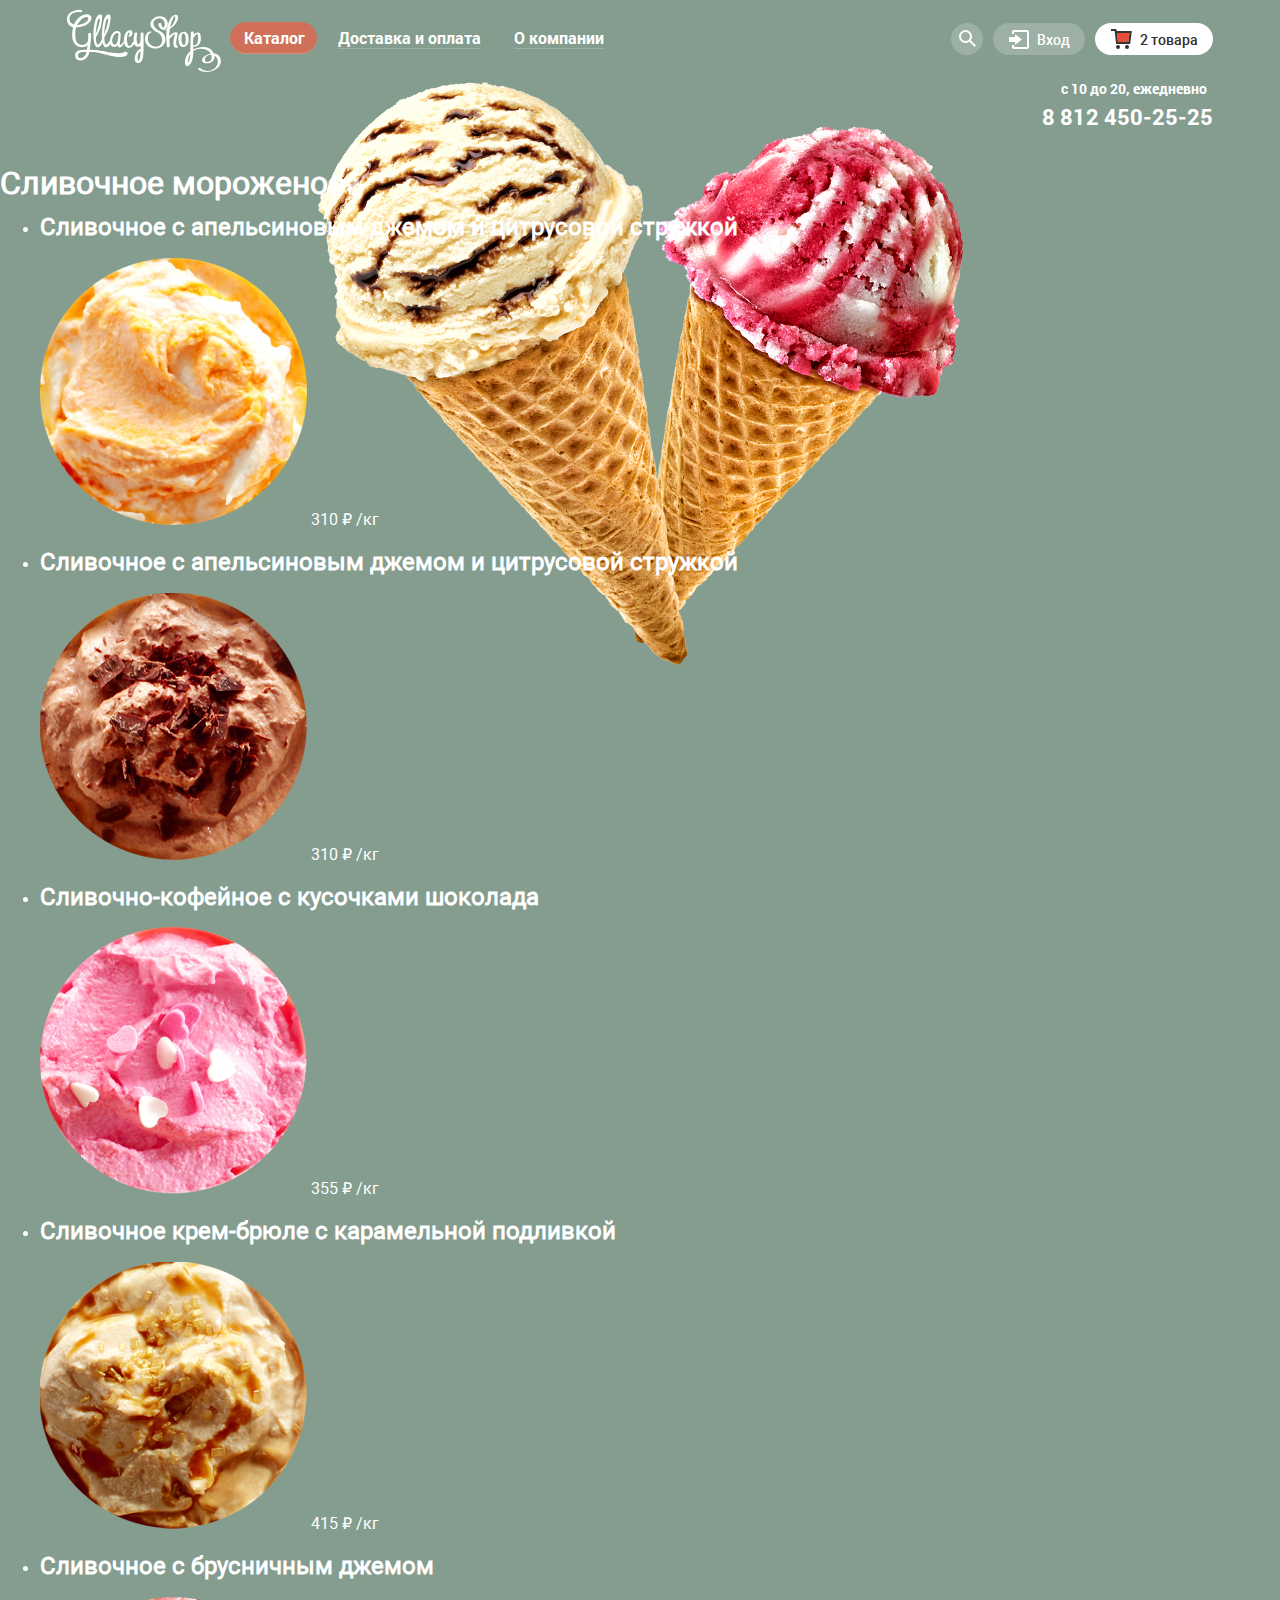
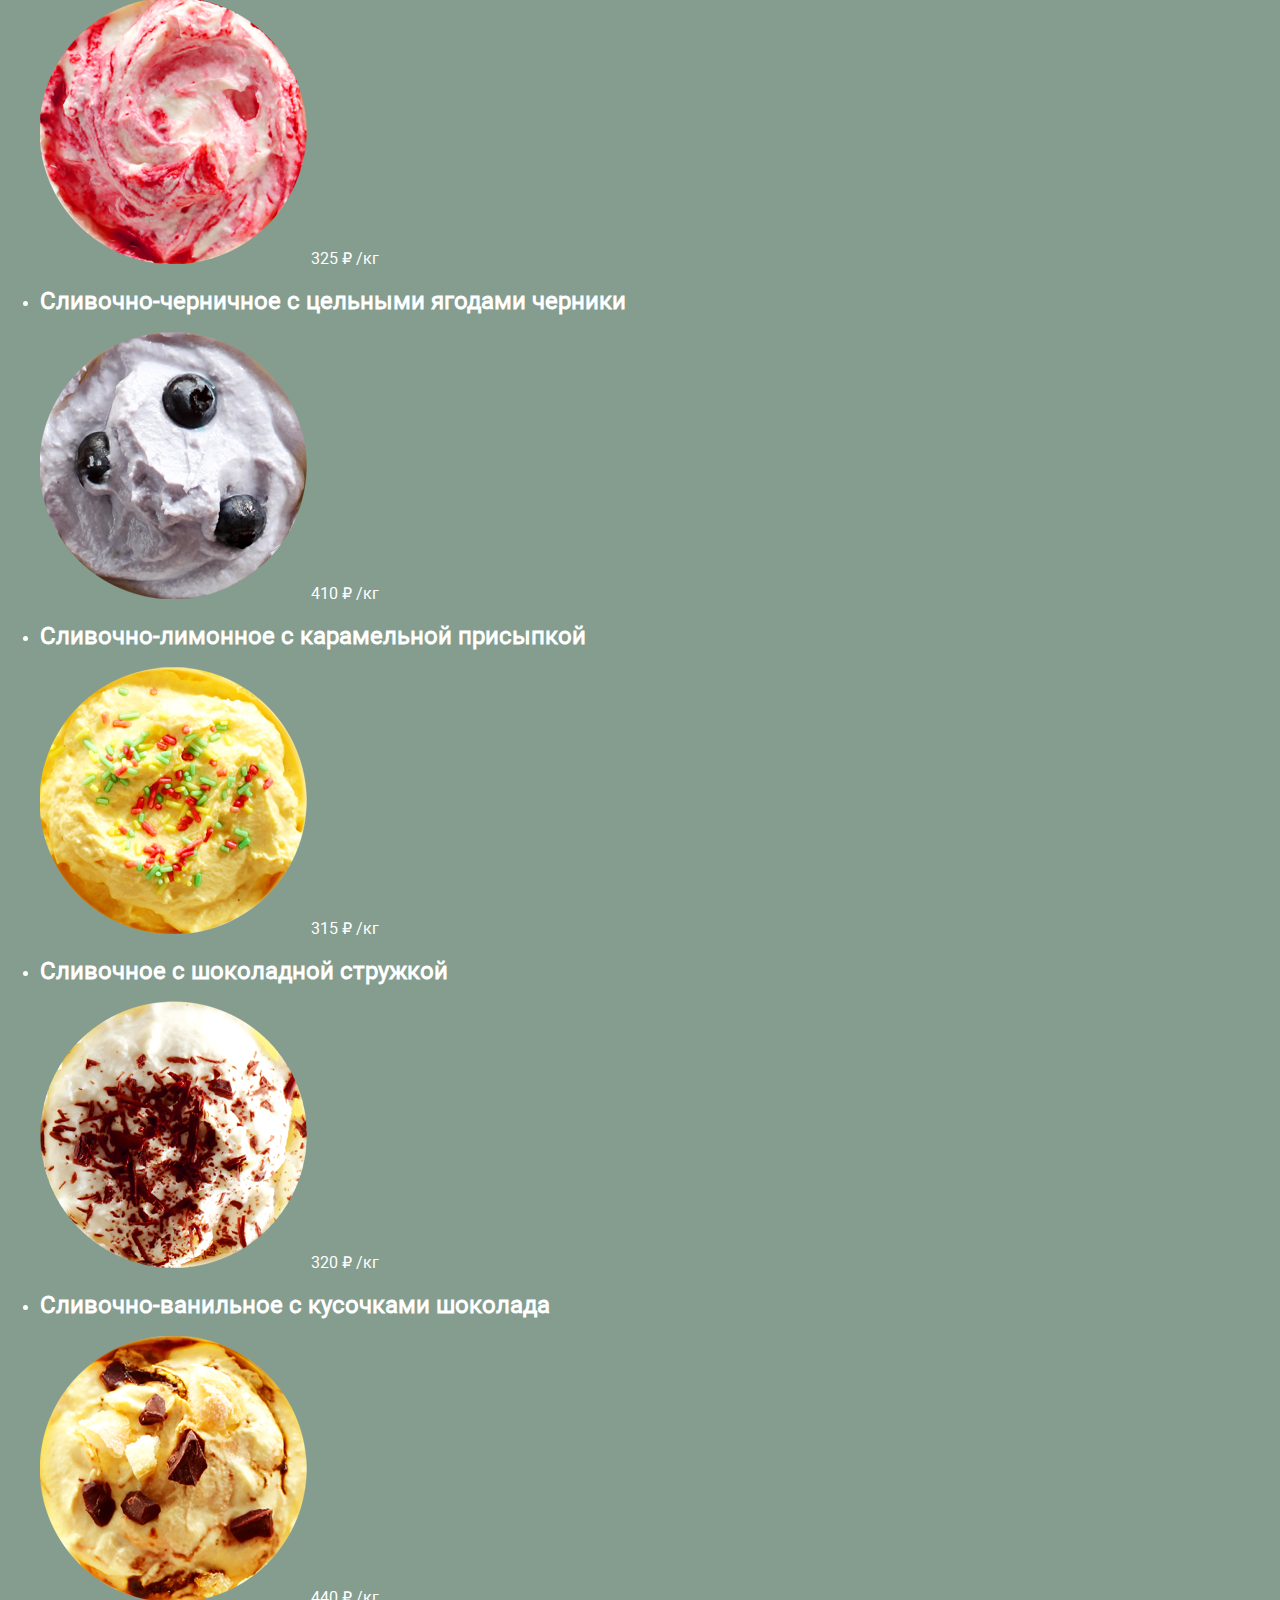
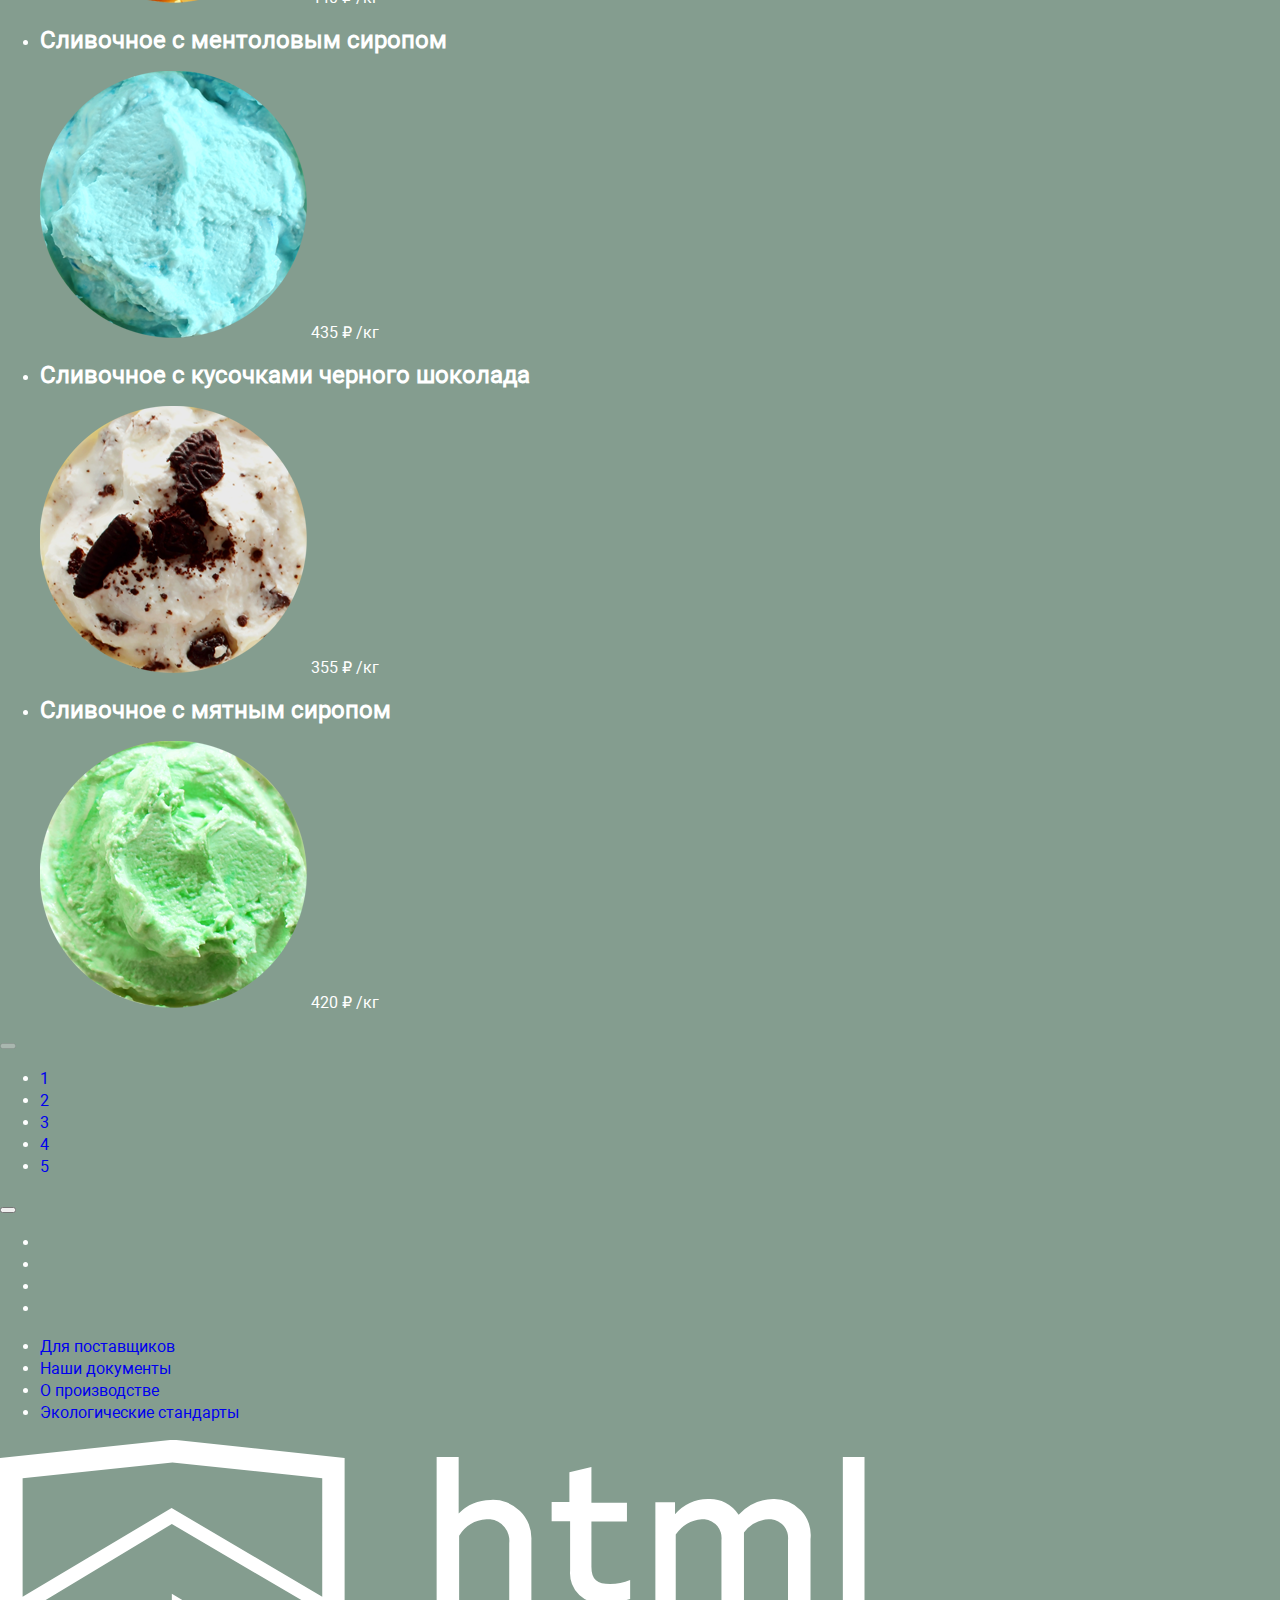
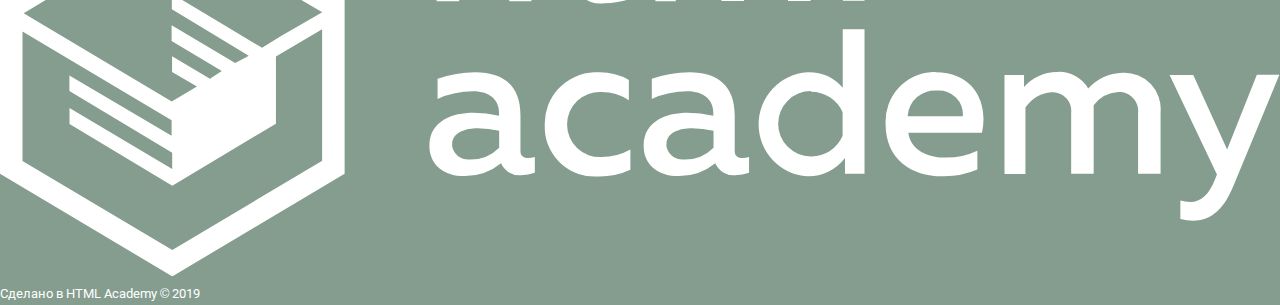
==== catalog.html @ 86db8cbe "Добавил header в каталог. Завершил index карточки товара хит." ====
<!DOCTYPE html>
<html lang="ru">
  <head>
    <meta charset="utf-8">
    <meta name="viewport" content="width=device-width, initial-scale=1.8">
    <meta http-equiv="X-UA-Compatible" content="ie=edge">
    <link rel="stylesheet" href="css/normalize.css">
    <link rel="stylesheet" href="css/style.css">
    <title>HTML Academy: Глейси</title>
  </head>

  <body class="page-body page-wrapper-1">
    <header class="main-header container">
      <a class="main-logo" href="index.html">
        <img src="img/logo.svg" height="64" width="154" alt="Логотип">
      </a>

      <nav class="header-menu">
        <ul class="header-menu-list">
          <li class="header-menu-item">
            <a class="header-menu-reff hidden-menu-open current-page" href="#">Каталог</a>

            <div class="hidden-menu">
              <h2 class="hidden-menu-title">Новинки</h2>

              <ul class="hidden-menu-list">
                <li class="hidden-menu-item">
                  <a class="hidden-reff page-here" href="catalog.html">Сливочное</a>
                </li>

                <li class="hidden-menu-item">
                  <a class="hidden-reff" href="#">Щербеты</a>
                </li>

                <li class="hidden-menu-item">
                  <a class="hidden-reff" href="#">Фруктовый лед</a>
                </li>

                <li class="hidden-menu-item">
                  <a class="hidden-reff" href="#">Мелорин</a>
                </li>
              </ul>
            </div>
          </li>

          <li class="header-menu-item">
            <a class="header-menu-reff" href="#">Доставка и оплата</a>
          </li>

          <li class="header-menu-item">
            <a class="header-menu-reff"  href="#">О компании</a>
          </li>
        </ul>
      </nav>

      <ul class="header-login-menu">
        <li class="login-menu-item">
          <form action="https://echo.htmlacademy.ru" class="search-form" method="get">
            <label for="search-on-document" class="visually-hidden">Поиск на сайте</label>

            <input id="search-on-document" class="search-field" type="search" placeholder="Крем-брюле">

            <button class="login-menu-btn search-btn" type="submit" aria-label="Найти"></button>
          </form>
        </li>

        <li class="login-menu-item">
          <button class="login-menu-btn login-btn" type="button">Вход</button>

          <form action="https://echo.htmlacademy.ru" class="login-form" method="get">
            <label for="login-email" class="visually-hidden">Вход в личный кабинет</label>

            <input id="login-email" class="text-field" type="email" placeholder="email@example.com">

            <label for="login-password" class="visually-hidden">Поиск на сайте</label>

            <input id="login-password" class="text-field" type="email" placeholder="......">

            <button class="gl-btn enter-btn" type="submit">Войти</button>

            <div class="login-reff">
              <a href="#">Забыли пароль?</a>

              <a href="#">Новая регистрация</a>
            </div>
          </form>
        </li>

        <li class="login-menu-item">
          <button class="login-menu-btn basket-btn has-product" type="button">2 товара</button>

          <form action="https://echo.htmlacademy.ru" class="basket-form has-product" method="get">
            <ul class="product-items-list">
              <li class="product-item">
                <img src="img/item_1_small.png" height="33" width="33" alt="мини фото товара 1"/>

                <span>Пломбир с апельсиновым джемом</span>

                <span class="qty-product">1,5 кг х&nbsp;</span>

                <span class="item-price">200 руб.</span>

                <span class="total-amount">300 руб.</span>
              </li>

              <li class="product-item">
                <img src="img/item_2_small.png" height="33" width="33" alt="мини фото товара 2"/>

                <span>Клубничный пломбир с присыпкой из белого шоколада</span>

                <span class="qty-product">1,5 кг х&nbsp;</span>

                <span class="item-price">300 руб.</span>

                <span class="total-amount">450 руб.</span>
              </li>
            </ul>

            <div class="product-order">
              <div class="total-price">
                <span>Итого:&nbsp;</span>

                <span>750 руб.</span>
              </div>

              <button class="gl-btn buy-btn" type="submit">Оформить заказ</button>
            </div>
          </form>
        </li>
      </ul>

      <div class="header-contact">
        <p>с 10 до 20, ежедневно</p>

        <a href="tel:88124502525">8 812 450-25-25</a>
      </div>
    </header>

    <main>
      <h1>Сливочное мороженое</h1>

      <section>
        <ul>
          <li>
            <h2>Сливочное с апельсиновым джемом и цитрусовой стружкой</h2>

            <img src="img/item_1.png" height="267" width="267" alt="Фото мороженого 1"/>

            <span>310 ₽</span>

            <span>/кг</span>
          </li>

          <li>
            <h2>Сливочное с апельсиновым джемом и цитрусовой стружкой</h2>

            <img src="img/item_2.png" height="267" width="267" alt="Фото мороженого 2"/>

            <span>310 ₽</span>

            <span>/кг</span>
          </li>

          <li>
            <h2>Сливочно-кофейное с кусочками шоколада</h2>

            <img src="img/item_3.png" height="267" width="267" alt="Фото мороженого 3"/>

            <span>355 ₽</span>

            <span>/кг</span>
          </li>

          <li>
            <h2>Сливочное крем-брюле с карамельной подливкой </h2>

            <img src="img/item_4.png" height="267" width="267" alt="Фото мороженого 4"/>

            <span>415 ₽</span>

            <span>/кг</span>
          </li>

          <li>
            <h2>Сливочное с брусничным джемом</h2>

            <img src="img/item_5.png" height="267" width="267" alt="Фото мороженого 5"/>

            <span>325 ₽</span>

            <span>/кг</span>
          </li>

          <li>
            <h2>Сливочно-черничное с цельными ягодами черники </h2>

            <img src="img/item_6.png" height="267" width="267" alt="Фото мороженого 6"/>

            <span>410 ₽</span>

            <span>/кг</span>
          </li>

          <li>
            <h2>Сливочно-лимонное с карамельной присыпкой</h2>

            <img src="img/item_7.png" height="267" width="267" alt="Фото мороженого 7"/>

            <span>315 ₽</span>

            <span>/кг</span>
          </li>

          <li>
            <h2>Сливочное с шоколадной стружкой</h2>

            <img src="img/item_8.png" height="267" width="267" alt="Фото мороженого 8"/>

            <span>320 ₽</span>

            <span>/кг</span>
          </li>

          <li>
            <h2>Сливочно-ванильное с кусочками шоколада</h2>

            <img src="img/item_9.png" height="267" width="267" alt="Фото мороженого 9"/>

            <span>440 ₽</span>

            <span>/кг</span>
          </li>

          <li>
            <h2>Сливочноe с ментоловым сиропом</h2>

            <img src="img/item_10.png" height="267" width="267" alt="Фото мороженого 10"/>

            <span>435 ₽</span>

            <span>/кг</span>
          </li>

          <li>
            <h2>Сливочное с кусочками черного шоколада</h2>

            <img src="img/item_11.png" height="267" width="267" alt="Фото мороженого 11"/>

            <span>355 ₽</span>

            <span>/кг</span>
          </li>

          <li>
            <h2>Сливочное с мятным сиропом</h2>

            <img src="img/item_12.png" height="267" width="267" alt="Фото мороженого 12"/>

            <span>420 ₽</span>

            <span>/кг</span>
          </li>
        </ul>
      </section>

      <section>
        <button aria-label="back" disabled></button>

        <ul>
          <li><a href="#">1</a></li>
          <li><a href="#">2</a></li>
          <li><a href="#">3</a></li>
          <li><a href="#">4</a></li>
          <li><a href="#">5</a></li>
        </ul>

        <button aria-label="forward"></button>
      </section>
    </main>

    <footer>
      <ul>
        <li><a href="#" aria-label="Facebook"></a></li>
        <li><a href="#" aria-label="VK"></a></li>
        <li><a href="#" aria-label="Insta"></a></li>
        <li><a href="#" aria-label="Twiter"></a></li>
      </ul>

      <div>
        <ul>
          <li><a href="#">Для поставщиков</a></li>
          <li><a href="#">Наши документы</a></li>
          <li><a href="#">О производстве</a></li>
          <li><a href="#">Экологические стандарты</a></li>
        </ul>
      </div>

      <div>
        <a href="#">
          <svg data-name="Layer 1" xmlns="http://www.w3.org/2000/svg" viewBox="0 0 108.08 36.85">
            <path d="M44.61 26.86a2 2 0 00.55-.1v1.33a3.25 3.25 0 01-1.18.21 1.67 1.67 0 01-1.67-1 4.84 4.84 0 01-3.14 1.08c-1.51 0-2.91-.83-2.91-2.55 0-2.13 2-2.79 3.71-2.79a11.08 11.08 0 012.17.25v-.3c0-1-.76-1.77-2.19-1.77a7.42 7.42 0 00-3 .64v-1.7a10.21 10.21 0 013.19-.55c2.36 0 3.81 1.12 3.81 3.65v3a.54.54 0 00.49.59h.17zm-6.44-1.13a1.35 1.35 0 001.46 1.25h.11a3.39 3.39 0 002.41-1v-1.42a9.72 9.72 0 00-1.81-.21c-1 0-2.16.33-2.16 1.38zm12.36-6.11a5 5 0 012.57.64v1.72a4.08 4.08 0 00-2.3-.7 2.75 2.75 0 100 5.49 5 5 0 002.43-.64v1.71a6.27 6.27 0 01-2.76.57A4.21 4.21 0 0146 24.49v-.41a4.32 4.32 0 014.18-4.46h.38zm12.17 7.24a2 2 0 00.55-.1v1.33a3.25 3.25 0 01-1.18.21 1.67 1.67 0 01-1.67-1 4.84 4.84 0 01-3.14 1.08c-1.51 0-2.91-.83-2.91-2.55 0-2.13 2-2.79 3.71-2.79a11.08 11.08 0 012.17.25v-.3c0-1-.76-1.77-2.19-1.77a7.42 7.42 0 00-3 .64v-1.7a10.21 10.21 0 013.19-.55c2.36 0 3.81 1.12 3.81 3.65v3a.54.54 0 00.49.59h.17zm-6.44-1.13a1.35 1.35 0 001.47 1.25h.11a3.39 3.39 0 002.41-1v-1.42a9.72 9.72 0 00-1.81-.21c-1.06 0-2.16.33-2.16 1.38zM73 15.98v12.2h-1.65v-1.32a3.88 3.88 0 01-3.19 1.54 4.4 4.4 0 010-8.78 3.81 3.81 0 013 1.3v-4.94H73zm-4.53 5.22a2.76 2.76 0 100 5.52 2.86 2.86 0 002.68-1.74v-2a2.91 2.91 0 00-2.66-1.73zM79 19.62c3.31 0 4.46 2.68 3.92 5.09H76.7c.21 1.5 1.67 2.11 3.19 2.11a6.11 6.11 0 002.64-.59v1.6a7.14 7.14 0 01-3 .57c-2.53 0-4.75-1.42-4.75-4.42a4.18 4.18 0 014-4.39H79zm.09 1.54a2.28 2.28 0 00-2.44 2.1v.06h4.65a2 2 0 00-2.17-2.16zm5.73 7v-8.31h1.65v1a3.81 3.81 0 012.78-1.27 2.86 2.86 0 012.64 1.4 4.12 4.12 0 012.91-1.33 3.06 3.06 0 013.2 3.33v5.2h-1.9v-5.15a1.59 1.59 0 00-1.42-1.75h-.26a2.8 2.8 0 00-2.07 1.12v5.78h-1.9v-5.15A1.59 1.59 0 0089 21.29h-.2a3 3 0 00-2.21 1.29v5.63h-1.73zm21.31-8.33h1.9l-3.91 9.46c-.9 2.17-2.09 2.86-3.35 2.86a4.76 4.76 0 01-1.1-.14v-1.57a2.86 2.86 0 00.85.12c.9 0 1.58-.64 2.07-1.9l.17-.42-4-8.4h2l2.86 6.29zM38.73 1.44V6.2a3.81 3.81 0 012.7-1.14 3.25 3.25 0 013.44 3.4v5.15H43V8.7a1.81 1.81 0 00-1.61-2h-.3a2.93 2.93 0 00-2.32 1.39v5.52h-1.9V1.44h1.9zm11.21.85v3h3v1.6h-3v3.81c0 1.1.5 1.46 1.58 1.46a4.49 4.49 0 001.69-.33v1.6a6.8 6.8 0 01-2.21.35 2.55 2.55 0 01-2.86-2.74V6.87h-1.56V5.24h1.5V2.72zm5.4 11.31V5.26H57v1a3.81 3.81 0 012.77-1.28 2.86 2.86 0 012.6 1.33 4.12 4.12 0 012.91-1.33 3.06 3.06 0 013.16 3.4v5.21h-1.9V8.44a1.59 1.59 0 00-1.42-1.75h-.23a2.8 2.8 0 00-2.07 1.12v5.78h-1.9V8.44a1.59 1.59 0 00-1.42-1.75h-.23a3 3 0 00-2.21 1.29v5.63h-1.72zM71.17 1.43H73v12.15h-1.83V1.43zM14.71-.02h-.16L0 1.52v26.67l14.55 8.66 14.55-8.66V1.52zm12.5 27.1l-12.66 7.54L1.9 27.1V16.16l12.59 7.5v1.32l-8.63-5.1v1.31l8.68 5.21v1.39l-8.67-5.16v1.35l8.68 5.21 8.75-5.24v-5.66l3.9-2.31V27.1zm0-12.53l-3.48 2-1.6 1-7.62-4.57v1.31L21 18.21l-.14.09-1 .54-5.37-3.2v1.34l4.24 2.52-1 .67-3.2-1.9v1.31l2.1 1.24-2.13 1.26L2 14.63l12.51-7.54zm0-1.32L14.49 5.74 1.91 13.23v-10L14.56 1.9l12.65 1.33v10z" fill="#fff"/>
          </svg>
        </a>

        <small>Сделано в HTML Academy © 2019</small>
      </div>
    </footer>
  </body>
</html>
---- css/style.css ----
/*Fonts*/

@font-face {
  font-family: "Roboto";
  src: url("../fonts/roboto.woff2") format("woff2"),
  url("../fonts/roboto.woff") format("woff");
  font-weight: normal;
  font-style: normal;
}

@font-face {
  font-family: "Roboto Bold";
  src: url("../fonts/robotobold.woff2") format("woff2"),
  url("../fonts/robotobold.woff") format("woff");
  font-weight: bold;
  font-style: normal;
}

@font-face {
  font-family: "Roboto Medium";
  src: url("../fonts/robotomedium.woff2") format("woff2"),
  url("../fonts/robotomedium.woff") format("woff");
  font-weight: 500;
  font-style: normal;
}

/* Variables */

:root {
  --basic-white: #FFFFFF;
  --basic-dark: #323232;
  --basic-gray: #EDEDED;
  --border-gray: #D3D3D2;
  --border-basket: #CACAC7;
  --basic-basket-price: #ABABAB;
  --basic-red-light: #F26843;
  --basic-red-dark: #E74A35;
  --shadow-dark: #696969;
  --shadow-red: #AC1000;
  --shadow-red-dark: #942718;
  --reff-red: #FFBC9E;
  --basic-placeholder: #999999;

  --background-white: #F8F7F4;
  --background-green: #849D8F;
  --background-gray: #8996A6;
  --background-red: #9D8B84;
  --background-red-light: #FBDED7;
  --background-red-bright: #F6B5A5;
  --background-red-dark: #D07058;

  --opacity-black-007: rgba(0, 0, 0, 0.07);
  --opacity-black-02: rgba(0, 0, 0, 0.2);
  --opacity-black-04: rgba(0, 0, 0, 0.4);
  --opacity-gray-02: rgba(50, 50, 50, 0.2);
  --opacity-gray-03: rgba(50, 50, 50, 0.3);
  --opacity-text-gray: rgba(49, 50, 53, 0.5);
  --opacity-white-02: rgba(255, 255, 255, 0.2);
  --opacity-white-04: rgba(255, 255, 255, 0.4);
  --opacity-red-03: rgba(255, 188, 158, 0.3);
  --opacity-red-064: rgba(172, 16, 0, 0.64);
  --opacity-red-025: rgba(172, 16, 0, 0.25);
  --opacity-red-076: rgba(160, 32, 11, 0.76);
}

/* Global */

.visually-hidden {
  position: absolute;
  width: 1px;
  height: 1px;
  margin: -1px;
  border: 0;
  padding: 0;
  clip: rect(0 0 0 0);
  overflow: hidden;
}

body {
  min-width: 1180px;
  margin: 0;
  padding: 0;
  font-family: "Roboto", Arial, sans-serif;
  font-style: normal;
  font-weight: normal;
  font-size: 16px;
  line-height: 22px;
  color: var(--basic-white);
}

a {
  text-decoration: none;
}

img {
  max-width: 100%;
  height: auto;
}

.document-page {
  height: 100%;
}

.container {
  width: 1146px;
  padding: 0 27px;
  margin: 0 auto;
}

/*All buttons*/
.gl-btn {
  padding: 0;

  font-family: "Roboto Bold", Arial, sans-serif;
  font-style: normal;
  font-weight: bold;
  font-size: 18px;
  color: var(--basic-white);

  background: linear-gradient(180deg, var(--basic-red-light) 0%, var(--basic-red-dark) 100%);

  border: none;

  cursor: pointer;
}

.gl-btn:focus {
  outline: none;
}

.gl-btn:hover,
.gl-btn:focus {
  background: linear-gradient(0deg, var(--opacity-white-02), var(--opacity-white-02)),
  linear-gradient(180deg, var(--basic-red-light) 0%, var(--basic-red-dark) 100%);
  box-shadow: 0 2px 2px var(--shadow-red);
}

.gl-btn:active {
  background: linear-gradient(0deg, var(--opacity-black-007), var(--opacity-black-007)),
  linear-gradient(180deg, var(--basic-red-light) 0%, var(--basic-red-dark) 100%);
  box-shadow: inset 0 2px 2px var(--shadow-red-dark);
}

/* Grid */

.page-body {
  min-height: 100%;
  display: grid;
  grid-template-rows: min-content 1fr min-content;
  align-content: start;

  background-repeat: no-repeat;
  background-position: 50% 82px;
}

.page-wrapper-1 {
  background-color: var(--background-green);
  background-image: url("../img/Group 1.png");
}

.page-wrapper-2 {
  background-color: var(--background-gray);
  background-image: url("../img/Group 2.png");
}

.page-wrapper-3 {
  background-color: var(--background-red);
  background-image: url("../img/Group 3.png");
}

/* Main header */

.main-header {
  display: grid;
  grid-template-rows: min-content min-content 1fr;
  grid-template-columns: 154px 1fr 1fr;
  margin-bottom: 20px;
}

.index-logo {
  grid-column: 1 / 2;
  grid-row: 1 / 2;
  margin-top: 9px;
}

.main-logo {
  display: inline-block;
  grid-column: 1 / 2;
  grid-row: 1 / 2;
  margin-top: 9px;
}

/*Header navigation*/

.header-menu {
  grid-column: 2 / 3;
  grid-row: 1 / 2;
  padding-left: 9px;
  margin-top: 22px;
}

.header-menu-list {
  margin: 0;
  padding: 0;
  list-style: none;
}

.header-menu-item {
  display: inline-block;
  position: relative;
  margin-right: 29px;

  text-align: center;
  line-height: 33px;

  vertical-align: baseline;
}

.header-menu-item:first-child {
  width: 87px;
  margin-right: 17px;
}

.header-menu-item a {
  font-family: "Roboto Bold", Arial, sans-serif;
  font-style: normal;
  font-weight: bold;
  line-height: 18px;
  color: var(--basic-white);

  border-bottom: 1px solid var(--opacity-white-02);
}

.header-menu-reff:not(.hidden-menu-open):not(.current-page):hover,
.header-menu-reff:not(.hidden-menu-open):not(.current-page):focus,
.header-menu-reff:not(.hidden-menu-open):not(.current-page):active {
  color: var(--reff-red);

  border-bottom: 1px solid var(--opacity-red-03);
}

.header-menu-item:first-child:hover > .hidden-menu-open:not(.current-page),
.header-menu-item .hidden-menu-open:not(.current-page):focus {
  display: inline-block;
  width: 85px;
  height: 31px;
  padding-left: 2px;

  color: var(--basic-dark);
  text-align: center;
  vertical-align: baseline;
  line-height: 31px;

  background-color: var(--basic-white);

  border-radius: 26px;
}

.hidden-menu-open:active {
  background: var(--basic-gray);
  box-shadow: inset 0 2px 1px var(--shadow-dark);
}

.header-menu-item:first-child > .current-page,
.header-menu-item:first-child:hover > .current-page,
.header-menu-item .current-page:focus,
.header-menu-item .current-page:active {
  display: inline-block;
  width: 85px;
  height: 31px;
  padding-left: 2px;

  color: var(--basic-white);
  text-align: center;
  vertical-align: baseline;
  line-height: 31px;

  background-color: var(--background-red-dark);
  box-shadow: none;

  border-radius: 26px;
}

.hidden-menu-open {
  margin-bottom: 5px;
}

/*Hidden menu*/

.hidden-menu {
  display: none;
  position: absolute;
  left: -6px;
  min-width: 143px;
  min-height: 171px;

  background: var(--basic-white);
  box-shadow: 0 20px 20px var(--opacity-black-04);
  border-radius: 4px;
  z-index: 3;
}

.hidden-menu-title {
  margin: 10px 5px 0 5px;
  padding-bottom: 9px;
  padding-left: 16px;

  color: var(--basic-dark);
  font-size: 14px;
  line-height: 18px;
  text-align: left;

  border-bottom: 1px solid var(--opacity-gray-02);
}

.hidden-menu-list {
  list-style: none;
  padding: 0;
  margin-top: 6px;
}

.hidden-menu-item {
  margin-bottom: 5px;

  text-align: left;
}

.hidden-menu-item a {
  display: block;
  width: 100%;
  height: 27px;
  margin-bottom: -1px;
  padding-left: 21px;

  font-family: "Roboto", Arial, sans-serif;
  font-style: normal;
  font-weight: normal;
  color: var(--basic-dark);
  font-size: 14px;
  line-height: 27px;
  box-sizing: border-box;
}

.hidden-menu-item .page-here {
  color: var(--basic-white);

  background: var(--background-red-dark);

  cursor: default;
}

.hidden-reff:not(.page-here):hover,
.hidden-reff:not(.page-here):focus {
  color: var(--basic-dark);

  background: var(--background-red-light);
  border: none;
}

.hidden-reff:not(.page-here):active {
  color: var(--basic-dark);

  background: var(--background-red-bright);
}

.header-menu-item:hover .hidden-menu,
.hidden-menu-open:focus + .hidden-menu {
  display: block;
}

/*Header login menu*/
.header-login-menu {
  display: flex;
  grid-column: 3 / -1;
  grid-row: 1 / 2;
  justify-self: end;
  margin-top: 23px;
  margin-bottom: 0;
  padding: 0;

  list-style: none;
}

.login-menu-item {
  position: relative;
  display: inline-block;
  vertical-align: top;
}

.login-menu-btn {
  height: 32px;

  font-family: "Roboto Medium", Arial, sans-serif;
  font-style: normal;
  font-weight: 500;
  font-size: 14px;
  line-height: 32px;
  color: var(--basic-white);

  background-color: var(--opacity-white-02);

  border: none;
  border-radius: 20px;
}

.login-menu-item:hover .login-menu-btn,
.login-menu-btn:focus {
  color: var(--basic-dark);

  background-color: var(--basic-white);
}

.search-btn {
  position: absolute;
  top: 0;
  right: 10px;
  width: 32px;
  padding-top: 3px;
}

.login-menu-item:hover .search-btn {
  top: -36px;
  right: 0;
}

.search-btn::before {
  content: url("../img/loupe_white.svg");
  align-self: center;
}

.login-menu-item:hover .search-btn::before,
.search-btn:focus::before {
  content: url("../img/loupe_black.svg");
}

.login-btn {
  width: 92px;
  margin-right: 10px;
}

.login-btn::before {
  content: url("../img/entrance_white.svg");
  margin-right: 8px;

  vertical-align: -11%;
}

.login-menu-item:hover .login-btn::before,
.login-btn:focus::before {
  content: url("../img/entrance_black.svg");
}

.login-menu-item:hover .login-form {
  display: flex;
}

.basket-btn {
  width: 100px;
}

.basket-btn::before {
  content: url("../img/basket_white.svg");
  margin-right: 8px;

  vertical-align: -11%;
}

.login-menu-item:hover .basket-btn::before,
.basket-btn:focus::before {
  content: url("../img/basket_black.svg");
}

.basket-btn.has-product {
  width: 118px;
  color: var(--basic-dark);

  background-color: var(--basic-white);
}

.basket-btn.has-product::before {
  content: url("../img/basket-red.svg");
  margin-right: 8px;

  vertical-align: -11%;
}

.login-menu-item:hover .basket-btn.has-product::before,
.basket-btn.has-product:focus::before {
  content: url("../img/basket-red.svg");
}

/*Search form*/

.search-field {
  display: none;
}

.login-menu-item:hover .search-form {
  display: flex;
  justify-content: center;
  align-items: center;
  position: absolute;
  top: 36px;
  right: 10px;
  width: 341px;
  height: 84px;

  background: var(--background-white);
  box-shadow: 0 20px 20px var(--opacity-black-04);
  border-radius: 4px;
}

.login-menu-item:hover .search-field {
  display: block;
  width: 311px;
  height: 44px;
  padding-left: 14px;

  font-family: "Roboto", Arial, sans-serif;
  font-style: normal;
  font-weight: normal;
  font-size: 15px;
  line-height: 42px;
  letter-spacing: -0.03em;

  background: var(--basic-white);
  border: 1px solid var(--border-gray);
  box-sizing: border-box;
  border-radius: 4px;
}

.search-field::placeholder {
  font-family: "Roboto", Arial, sans-serif;
  font-style: normal;
  font-weight: normal;
  font-size: 15px;
  line-height: 16px;

  color: var(--basic-placeholder);
}

/*Login form*/

.login-form {
  display: none;
  flex-wrap: wrap;
  position: absolute;
  top: 36px;
  right: 10px;
  width: 277px;
  height: 214px;

  background: var(--background-white);
  box-shadow: 0 20px 20px var(--opacity-black-04);
  border-radius: 4px;

  z-index: 10;
}

.text-field {
  width: 241px;
  height: 44px;
  margin: 0 auto;
  padding-left: 16px;

  font-family: "Roboto", Arial, sans-serif;
  font-style: normal;
  font-weight: normal;
  font-size: 14px;
  line-height: 42px;

  background: var(--basic-white);
  border: 1px solid var(--border-gray);
  box-sizing: border-box;
  border-radius: 4px;
}

.text-field:first-of-type {
  margin-top: 20px;
}

.text-field::placeholder {
  font-family: "Roboto", Arial, sans-serif;
  font-style: normal;
  font-weight: normal;
  font-size: 14px;
  line-height: 16px;
  color: var(--basic-placeholder);
}

.enter-btn {
  width: 103px;
  height: 44px;
  margin-left: 19px;
  padding: 0;

  line-height: 16px;

  box-shadow: 0 1px 2px var(--opacity-red-025);

  border-radius: 26px;
}

.login-reff {
  display: flex;
  flex-direction: column;
  margin-top: 2px;
  margin-left: 20px;
}

.login-reff a {
  margin-bottom: 6px;
  font-family: "Roboto", Arial, sans-serif;
  font-style: normal;
  font-weight: normal;
  font-size: 13px;
  line-height: 15px;
  color: var(--basic-dark);
  text-decoration: underline solid var(--opacity-gray-03);
}

.login-reff a:hover,
.login-reff a:focus,
.login-reff a:active {
  color: var(--reff-red);
  text-decoration: underline solid var(--opacity-red-03);
}

/*Basket form*/

.basket-form {
  display: none;
}

.login-menu-item:hover .basket-form.has-product {
  display: block;
  position: absolute;
  top: 36px;
  right: 0;
  width: 539px;
  height: 242px;

  background: var(--background-white);
  box-shadow: 0 20px 20px var(--opacity-black-04);
  border-radius: 4px;
  z-index: 10;
}

.product-items-list {
  margin: 0 15px;
  padding: 15px 0;

  list-style: none;

  border-bottom: 1px solid var(--border-basket);
}

.product-item {
  display: flex;
  align-items: start;
  margin-bottom: 16px;
  padding-left: 6px;
}

.product-item:last-child {
  margin-bottom: 0;
}

.product-item::before {
  content: url("../img/cross-small.svg");
  margin-top: 10px;
}

.product-item img {
  margin-top: 5px;
  margin-left: 9px;
  margin-right: 13px;
}

.product-item span {
  display: inline-block;
  max-width: 216px;
  margin-top: 14px;

  font-family: "Roboto", Arial, sans-serif;
  font-style: normal;
  font-weight: normal;
  font-size: 13px;
  line-height: 16px;
  color: var(--basic-dark);
  vertical-align: baseline;
}

.qty-product {
  margin-left: 31px;
}

.product-item .item-price {
  color: var(--basic-basket-price);
}

.total-amount {
  margin-left: 26px;
}

.product-order {
  display: flex;
  flex-direction: column;
  align-items: flex-end;
  margin-top: 12px;
  margin-right: 13px;
}

.total-price span {
  font-family: "Roboto Bold", Arial, sans-serif;
  font-style: normal;
  font-weight: bold;
  font-size: 15px;
  line-height: 16px;
  color: var(--basic-dark);
}

.buy-btn {
  width: 172px;
  height: 44px;
  margin-top: 11px;

  line-height: 16px;

  box-shadow: 0 1px 2px var(--opacity-red-025);

  border-radius: 26px;
}

/*Contacts*/

.header-contact {
  grid-column: 3 / -1;
  grid-row: 2 / 3;
  justify-self: end;
  margin-top: 2px;
}

.header-contact p {
  margin-top: 0;
  margin-left: 19px;
  margin-bottom: 8px;

  font-family: "Roboto Bold", Arial, sans-serif;
  font-style: normal;
  font-weight: bold;
  font-size: 14px;
  line-height: 16px;
}

.header-contact a {
  font-family: "Roboto Bold", Arial, sans-serif;
  font-style: normal;
  font-weight: bold;
  font-size: 22px;
  line-height: 24px;
  color: var(--basic-white);
}

.header-contact a:hover,
.header-contact a:focus,
.header-contact a:active {
  color: var(--reff-red);
}

/*Slider*/

.slider {
  position: relative;
  grid-column: 1 / -1;
  grid-row: 3 / -1;
  padding-top: 271px;

  text-align: center;
  color: var(--basic-white);
}

.slider-list {
  margin: 0;
  padding: 0;
  list-style: none;
}

.slide {
  display: none;
}

.slide-current {
  display: block;
}

.slide-title {
  width: 700px;
  margin: 0 auto;
  margin-bottom: 27px;

  font-family: "Roboto Bold", Arial, sans-serif;
  font-style: normal;
  font-weight: bold;
  font-size: 60px;
  line-height: 60px;
}

.button {
  display: inline-block;
  padding: 12px 44px;

  font-family: "Roboto Bold", Arial, sans-serif;
  font-style: normal;
  font-weight: bold;
  font-size: 31px;
  line-height: 41px;
  text-align: center;
  color: #ffffff;
  vertical-align: top;
  text-decoration: none;
  text-shadow: 0 2px 5px var(--opacity-red-076);

  background: #f26843;
  background: linear-gradient(180deg, var(--basic-red-light), var(--basic-red-dark));

  border-radius: 50px;
  box-shadow: 0 2px 2px var(--opacity-red-064);
  border: none;
  cursor: pointer;
}

.button:hover {
  background: linear-gradient(0deg, var(--opacity-white-02), var(--opacity-white-02)),
              linear-gradient(180deg, var(--basic-red-light) 0%, var(--basic-red-dark) 100%);
  box-shadow: 0 2px 2px var(--shadow-red);
}

.button:active {
  background: linear-gradient(0deg, var(--opacity-black-007), var(--opacity-black-007)),
              linear-gradient(180deg, var(--basic-red-light) 0%, var(--basic-red-dark) 100%);
  box-shadow: inset 0 2px 2px var(--shadow-red-dark);
}

.slider-controls {
  position: absolute;
  bottom: 24px;
  left: 0;
  display: flex;
  width: 79px;
  justify-content: space-between;

  z-index: 20;
}

.slider-controls button {
  padding: 0;
  width: 21px;
  height: 21px;

  background-color: transparent;

  border: 2px solid var(--basic-white);
  border-radius: 50%;

  cursor: pointer;
  outline: none;
}

.slider-control:focus,
.slider-control:hover {
  background-color: var(--opacity-white-04);
}

.slider-control:active {
  background-color: var(--basic-white);
}

.slider-control.current {
  background-color: var(--basic-white);
}

/*Main section*/

/*Promo action*/

.promo-action {
  margin-top: 19px;
}

.promo-action-list {
  display: flex;
  justify-content: space-between;
  padding: 0;
  list-style: none;
}

.promo-action-item {
  display: flex;
  flex-direction: column;
  width: 560px;
  min-height: 229px;
  padding-left: 17px;
  padding-right: 22px;

  border: none;
  border-radius: 16px;
  box-sizing: border-box;
}

.promo-action-item:first-child {
  background-image: url("../img/background-banner-1.png");
}

.promo-action-item:last-child {
  background-image: url("../img/background-banner-2.png");
}

.promo-item-title {
  margin-top: 14px;
  margin-bottom: 0;
  font-family: "Roboto Bold", Arial, sans-serif;
  font-style: normal;
  font-weight: bold;
  font-size: 35px;
  line-height: 41px;
  color: var(--basic-white);
}

.promo-item-text {
  margin-top: 17px;
  font-family: "Roboto Bold", Arial, sans-serif;
  font-style: normal;
  font-weight: bold;
  font-size: 18px;
  line-height: 22px;
  color: var(--basic-white);
}

.promo-item-btn {
  margin-top: 25px;
  display: inline-block;
  align-self: flex-end;
  padding: 13px 22px;

  box-shadow: 0 2px 2px var(--opacity-red-064);

  border-radius: 70px;
}

/*Product HIT*/

.product-hit {
  margin-top: 40px;
}

.product-hit-list {
  display: flex;
  justify-content: space-between;
  padding: 0;
  margin: 0;

  list-style: none;
}

.product-hit-item {
  display: flex;
  flex-direction: column;
  align-items: center;
  width: 293px;
  min-height: 402px;

  background-color: transparent;
}

.product-item-wrapper {
  display: flex;
  flex-direction: column;
  position: relative;
  width: 267px;
  min-height: 320px;
}

.product-item-wrapper::before {
  content: url("../img/hit.svg");
  position: absolute;
  top: 0px;
  left: 0px;
  width: 61px;
  height: 61px;
  z-index: 5;
}

.product-hit-title {
  margin: 0;
  font-family: "Roboto Medium", Arial, sans-serif;
  font-style: normal;
  font-weight: 500;
  font-size: 16px;
  line-height: 22px;
  text-align: center;
  color: var(--basic-white);
  text-decoration: underline solid var(--opacity-white-02);
  text-decoration-skip-ink: none;
}

.product-hit-img {
  order: -2;
  z-index: -1;
}

.product-hit-price {
  order: -1;
  margin-top: -60px;
  margin-bottom: 27px;

}

.product-hit-price span {
  font-family: "Roboto Bold", Arial, sans-serif;
  font-style: normal;
  font-weight: bold;
  color: var(--basic-white);
  text-shadow: 0 1px 3px var(--opacity-text-gray);
}

.hit-price {
  font-size: 45px;
  line-height: 45px;
}

.hit-weight {
  font-size: 30px;
  line-height: 35px;
}

.show-btn {
  display: none;
  padding: 11px 17px;
  margin-top: 7px;

  line-height: 24px;
  text-align: center;

  border-radius: 50px;
}

.product-hit-item:hover {
  background: var(--opacity-white-02);
  box-shadow: 0px 20px 20px var(--opacity-black-02);
  border-radius: 4px;
}

.product-hit-item:hover > .show-btn {
  display: inline-block;
}
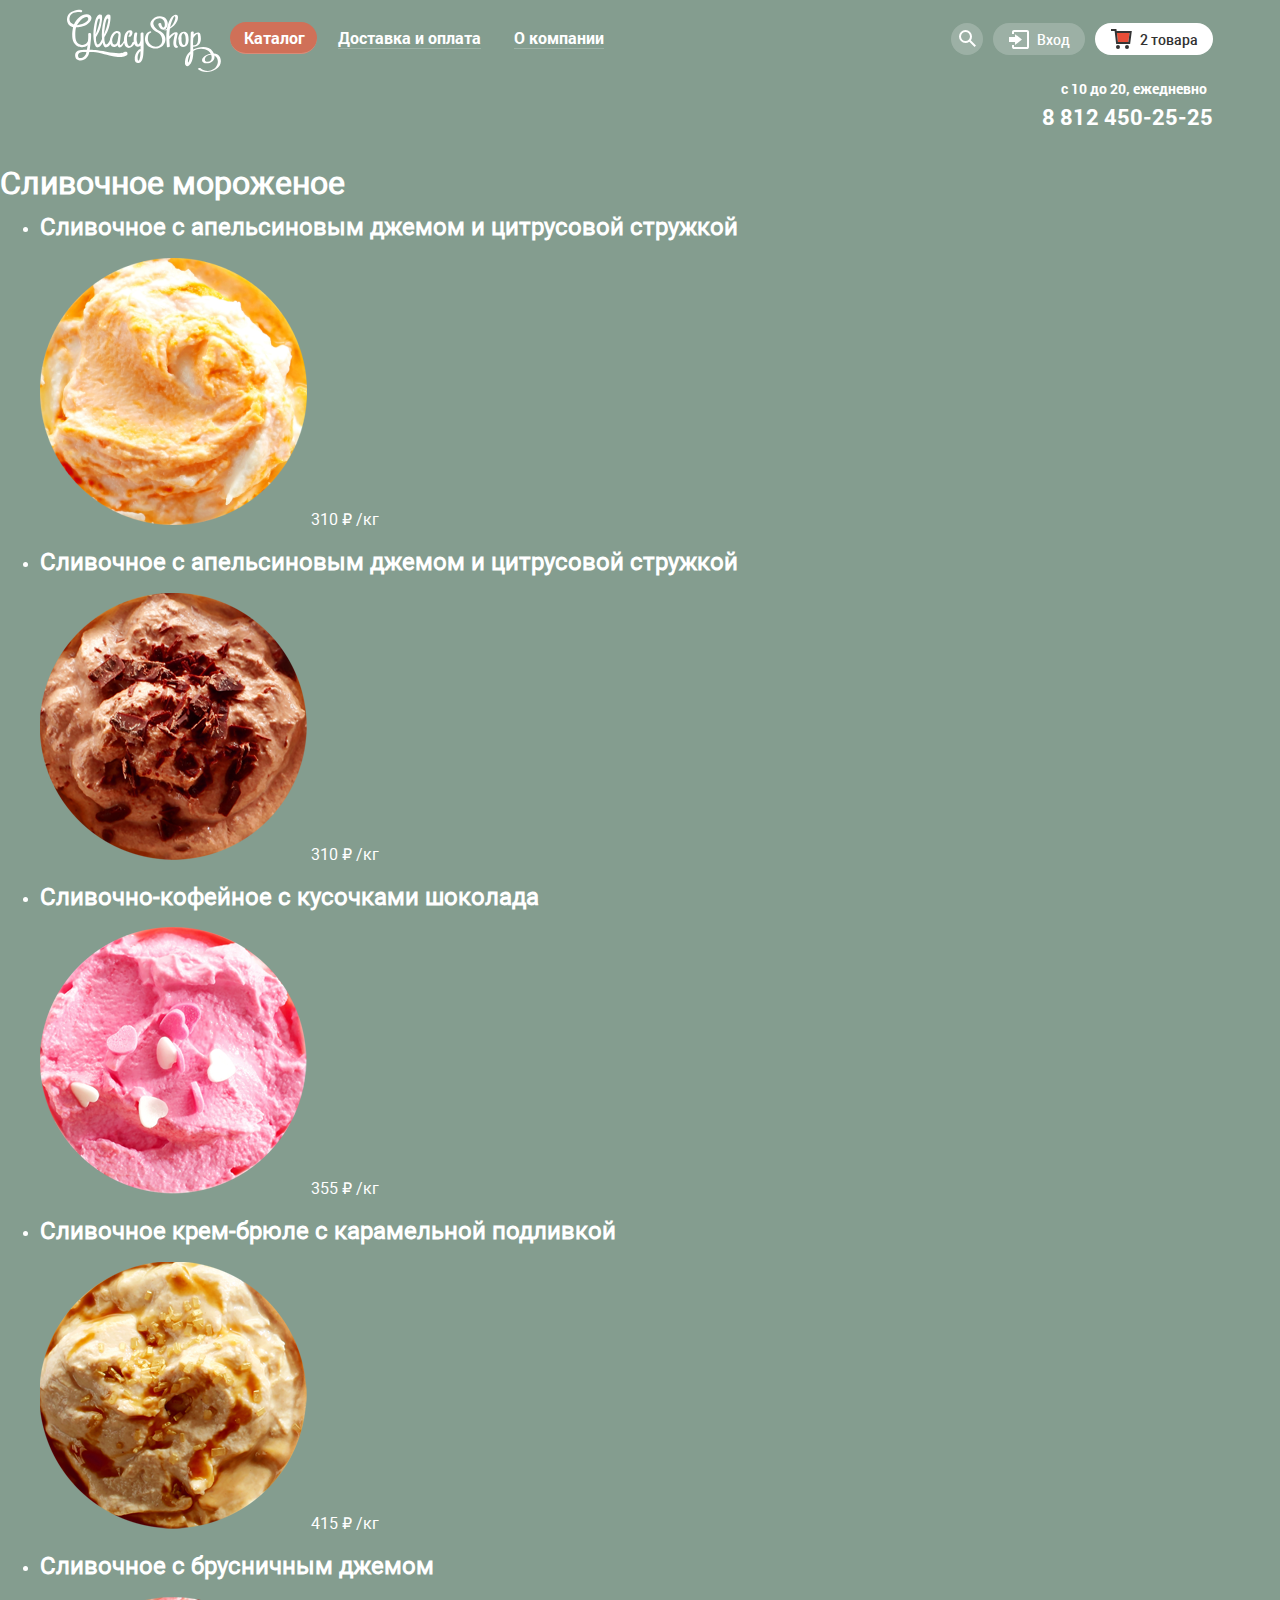
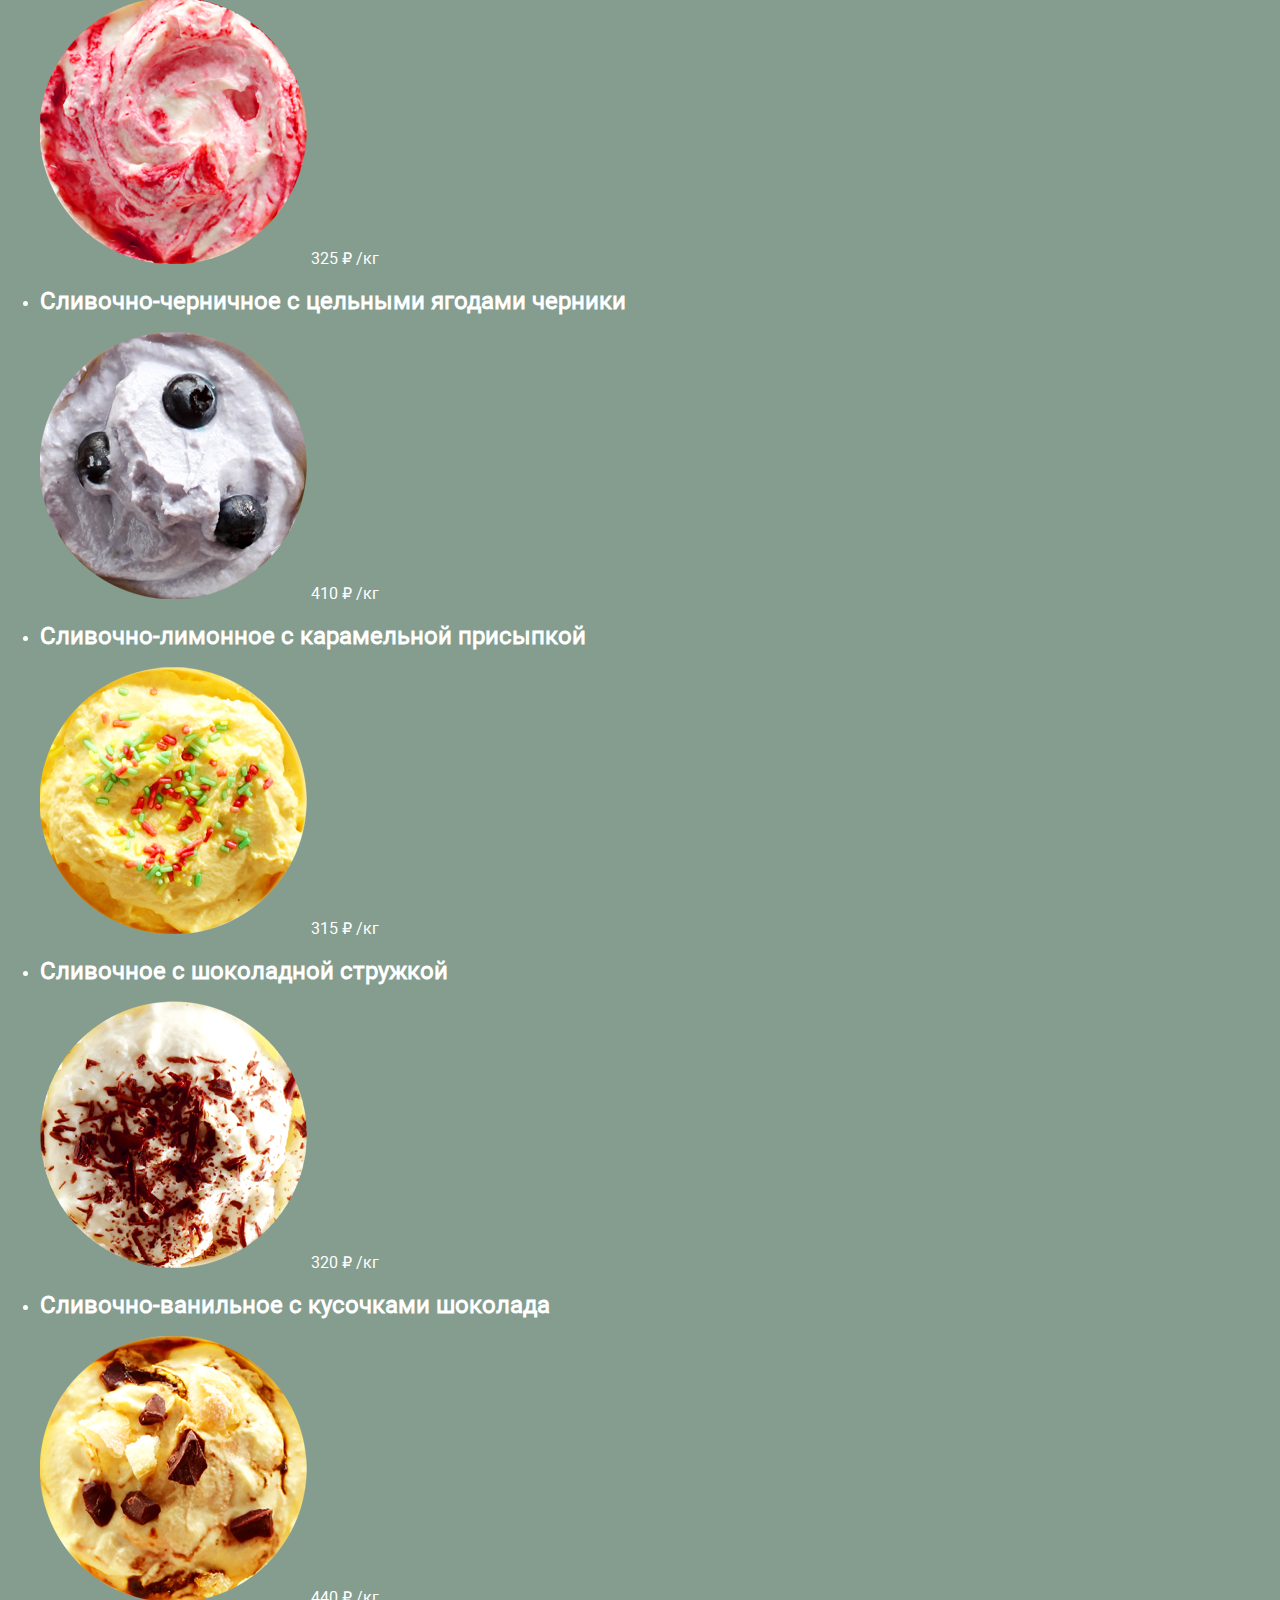
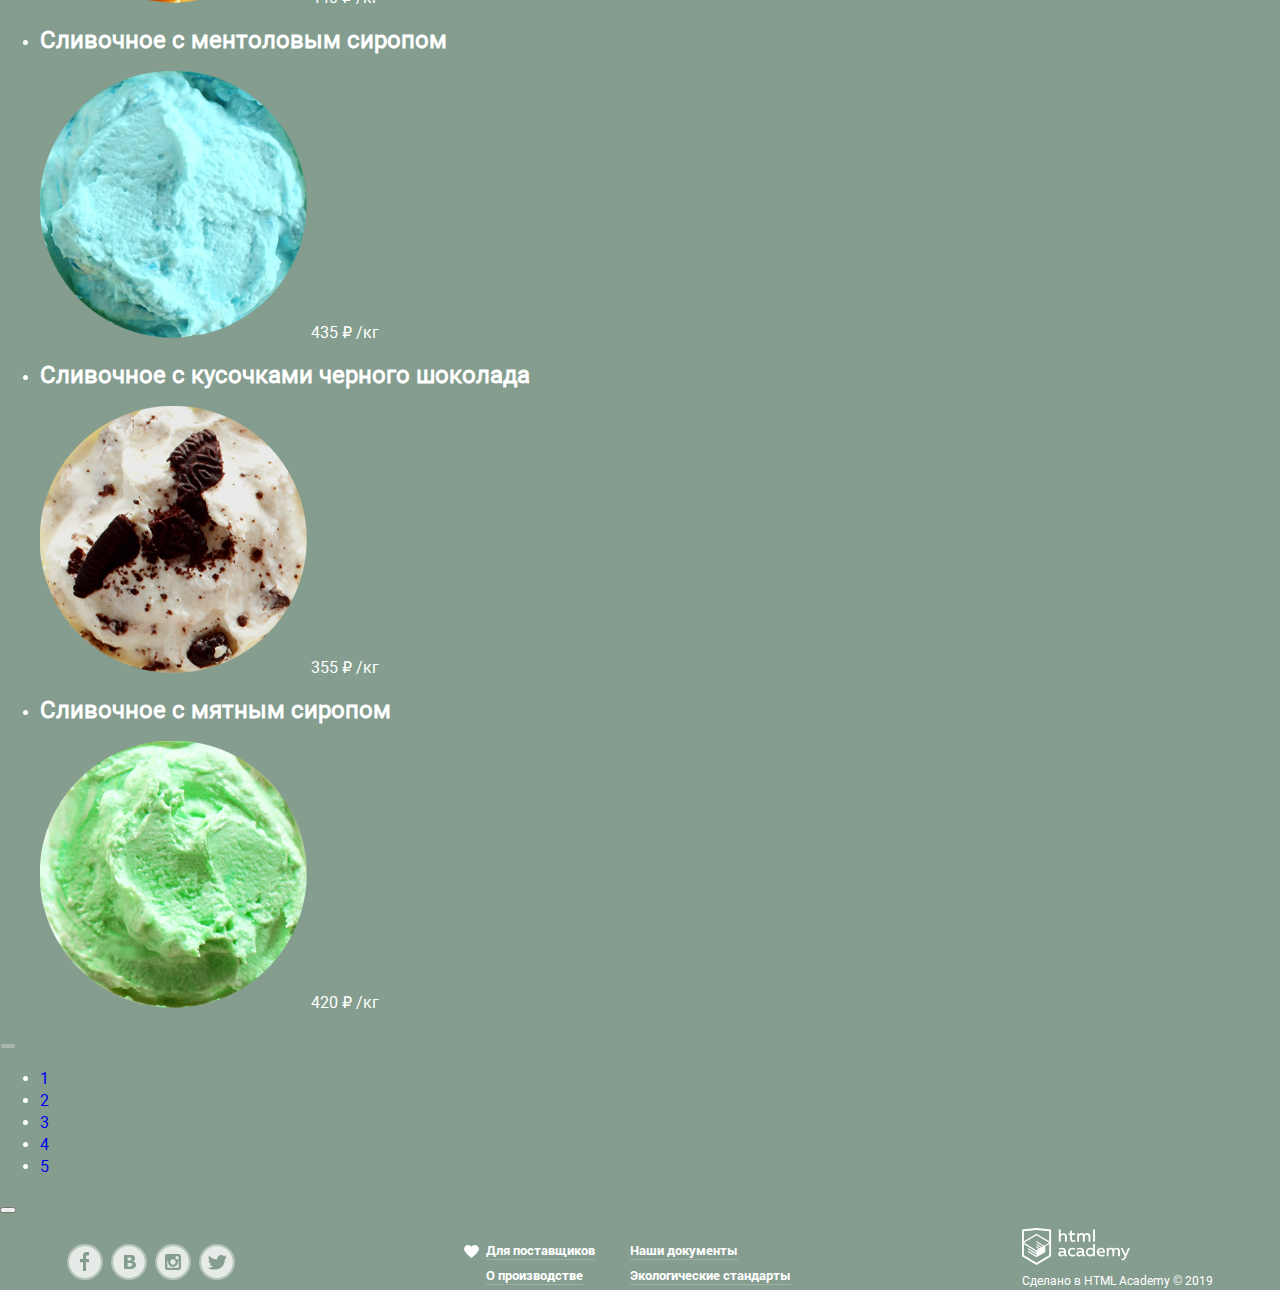
==== commit 7dc333ec: "Закончил index.html." ====
--- a/catalog.html
+++ b/catalog.html
@@ -9,11 +9,21 @@
     <title>HTML Academy: Глейси</title>
   </head>
 
-  <body class="page-body page-wrapper-1">
+  <body class="page-body catalog-wrapper-1">
     <header class="main-header container">
-      <a class="main-logo" href="index.html">
-        <img src="img/logo.svg" height="64" width="154" alt="Логотип">
-      </a>
+      <a class="main-logo" href="index.html" aria-label="Логотип компании">
+        <svg class="logo-svg" xmlns="http://www.w3.org/2000/svg" width="154" height="64">
+          <g fill="#FFF">
+            <path d="M59.292 42.755c-.833-.25-2.153.373-2.153.373s-3.027 2.513-17.84-.378c-10.908-2.129-16.583-1.917-16.583-1.917s1.833-12.5 1.333-16c0 0 0-.917-1.083-.917s-1.75.417-1.75 1 .167 4.417-.25 7.083c0 0-1.417 4.251-6.167 3.917s-5.75-3.75-6.167-6.083-.666-8.833.584-11.5c0 0 7.167.25 11.667-3.583s4.25-7.167 2.083-8.583S15.883 5 12.049 8.5s-5.083 7-5.083 7-5.625-1.208-4.333-7.083C3.982 2.277 12.393 3 12.393 3c1.75.333 1.823.5 2.406-.083s1-2.083-1.75-2.167S2.049 2.021.466 7.5c-1.685 5.828 1.435 9.997 5.622 10.643 0 0-2.288 10.107.545 15.107s6.94 4.917 8.595 4.917 4.572-.916 5.405-2.25c0 0-.393 3.581-.724 4.88 0 0-6.935-.095-9.109 1.036-3.688 1.917-2.917 6.48-1.5 8.104 1.204 1.38 4.812 2.125 7.417.896 2.705-1.277 4.865-3.739 5.549-7.697 0 0 6.368-.469 12.534 1.364s14.756 3.556 17.34 3.556 8.046-.738 8.327-2.889c.186-1.438-.342-2.162-1.175-2.412zM15.862 9.328s3.281-2.5 4.844-.938c0 0 1.25 1.281.094 2.812-.656.869-2.396 3.589-10.656 4.938-.001.001 2.593-4.562 5.718-6.812zm.265 38.906s-4.531 2.469-5.047-.875c-.333-2.158.89-3.18 1.687-3.57s1.875-.879 6.579-.711c0 0 0 3.328-3.219 5.156z"/>
+
+            <path d="M73.576 24.477l-.002 6.77c-.007.038-.019.075-.021.115-.035.931-.418 1.734-.861 2.537a5.56 5.56 0 01-1.18 1.463c-.533.469-.877-.564-1.078-.985-1.391-2.915-.726-6.812-.187-9.862.257-1.454-2.706-1.077-2.936.222-.334 1.888-.869 5.118-.547 7.906-.587.101-1.167.366-1.341.737-.511 1.088-2.009 4.704-3.833 3.258-1.319-1.046-1.461-3.743-1.6-5.268-.191-2.111.154-4.267.816-6.266-.058.173 1.14-2.823 1.67-1.703.326.69.032 2.641-.608 3.122-1.571 1.182.875 1.67 1.824.956 1.802-1.356 3.05-5.708-.074-6.232-3.464-.581-5.438 2.923-6.163 5.697-.335 1.279-.563 3.074-.504 4.886-.481.832-2.097 3.533-3.047 4.026-1.125.584-1.104-.229-1.062-.75s.542-5.146.813-8.271c.175-2.014-.062-2.771-.5-3.646s-3.994-2.825-7.146.833c-2.183 2.534-2.912 4.927-3.08 7.054-.213.425-.443.873-.71 1.362-1.5 2.75-3.384 3.909-4.062 2-.594-1.672-.906-3.703-.75-6.188.005-.088 3.5-5 5.062-11.75s1.25-10.062.438-10.625-4.25-1.938-6.312 6.25c-1.523 6.047-2.137 12.5-1.565 17.879a41.603 41.603 0 01-1.229 2.434c-1.5 2.75-3.384 3.909-4.062 2-.594-1.672-.906-3.703-.75-6.188.005-.088 3.5-5 5.062-11.75s1.25-10.062.438-10.625-4.25-1.938-6.312 6.25-2.465 17.126-.5 23.125c0 0 1.081 3.375 3.103 3.125 1.671-.207 3.656-1.846 4.829-4.906.144.615.301 1.215.487 1.781 0 0 1.081 3.375 3.103 3.125 1.376-.17 2.964-1.32 4.14-3.423.711 1.839 2.239 3.34 4.213 2.985 2.667-.479 3.218-1.932 3.218-1.932s-.051 2.383 1.657 2.383c1.525 0 2.729-.889 3.938-3.159.409-.77.642-1.218.773-1.481.356 2.144 1.241 4.055 3.018 4.83 2.976 1.298 5.62-1.172 7.167-3.608.473 1.199 1.24 2.156 2.461 2.616 1.338.505 2.659.013 3.772-.928-.005 1.173-.016 2.346-.026 3.519-.584.001-1.239.143-1.547.415-3.203 2.825-4.598 6.241-4.195 10.521.233 2.48 2.576 3.597 4.725 2.662 3.101-1.35 3.57-6.021 3.83-8.836.625-6.829.139-13.939.139-20.791 0-1.293-2.906-.702-2.906.329zM30.252 13.281c.688-2.656 1.329-3.719 1.954-3.719s.938.719.469 3-1.987 8.626-4.094 12.75c0 0 .983-9.374 1.671-12.031zm8.418 0c.688-2.656 1.329-3.719 1.954-3.719s.938.719.469 3-1.987 8.626-4.094 12.75c0 0 .984-9.374 1.671-12.031zm12.859 12.427c-.074.58-.459 4.292-.959 6.292s-.953 2.78-2.583 3.438c-1.704.688-2.438-1.418-2.438-1.418-1.146-3.208.396-6.042 1.667-7.919s2.573-2.096 3.312-1.955a1.36 1.36 0 011.001 1.562zm21.972 18.056c-.038 2.683-.381 5.377-1.579 7.81-.701.146-1.029-.117-1.239-1.237a10.734 10.734 0 01.049-3.251c.24-2.021 1.382-3.736 2.783-5.153-.007.61-.005 1.22-.014 1.831zm18.8-22.115c-2.541-1.229-4.811-3.29-5.715-6-1.279-3.827 2.928-6.647 6.275-6.474 3.488.181 5.137 3.625 4.967 6.709-.061 1.095-.748 3.557-2.096 2.277-.951-.906-1.369-2.375-1.566-3.632-.191-1.21-3.1-.495-2.898.776.578 3.657 4.527 7.689 7.898 3.863 3.014-3.418 1.656-9.462-2.574-11.233-4.523-1.893-10.135.077-12.529 4.327-2.732 4.85 2.748 9.598 6.629 11.321 6.225 3.338 6.455 14.054-1.818 14.126-3.43.03-6.619-2.438-7.693-5.609-.572-1.688-.279-7.553 2.014-8.003 1.807-.354 1.311-2.04-.453-1.693-3.713.727-5.08 5.515-4.721 8.858.576 5.341 5.578 8.339 10.631 8.295 4.682-.041 8.654-2.929 9.625-7.549.938-4.482-1.912-8.768-5.976-10.359z"/>
+
+            <path d="M110.881 37.532c-2.855-1.552-1.223-7.563-.791-9.875.279-1.492 1.555-3.794-.494-4.296-2.385-.584-5.223 1.687-7.277 3.858.012-2.506.17-4.999.553-7.478 3.088-1.576 5.4-3.821 7.182-7.395 1.295-2.604 1.941-7.971-2.461-6.422-3.986 1.403-5.377 6.017-6.619 9.688a29.258 29.258 0 00-1.094 4.378c-.398.16-.803.312-1.219.44-1.658.512-1.441 1.407.238.89.275-.085.543-.173.809-.263-.793 5.612-.256 11.49.248 17.02.049.54 2.969-.001 2.898-.777-.227-2.468-.414-4.922-.496-7.364.283-.104.52-.236.633-.387.889-1.175 1.982-2.203 3.08-3.177.299-.261.605-.513.92-.755l.459-.339c.674-.53.799-.543.381-.04-.061.916-.459 1.93-.625 2.832-.549 2.992-2.127 8.889 1.346 10.775.745.403 3.43-.715 2.329-1.313zm-6.486-24.101c.305-.897.715-1.77 1.094-2.636.473-1.082 1.73-4.768 2.645-3.004.729 1.404-.426 3.717-.938 5.067-.83 2.185-2.254 3.95-4.047 5.297.31-1.58.714-3.155 1.246-4.724z"/>
+
+            <path d="M121.635 30.527c.006-3.288-.375-7.506-4.303-7.863-4.309-.392-6.006 4.123-6.064 7.49-.004.274.135.456.35.569-.004 3.15.76 7.26 4.508 7.197 4.181-.068 5.505-3.714 5.509-7.393zm-4.998 5.475c-2.441-.971-2.219-5.203-2.053-7.24a.542.542 0 00-.246-.525c.301-2.017 1.082-5.03 2.863-3.506 1.416 1.211 1.445 4.148 1.521 5.835.053 1.144-.105 6.224-2.085 5.436zm36.498 12.578c-1.127-2.886-3.588-3.994-6.293-4.128a12.032 12.032 0 00-1.133-2.076c-3.91-5.788-13.189-5.019-19.475-1.948-.041-.913-.09-1.824-.129-2.73 2.533.127 5-.852 6.502-2.997 1.676-2.395 1.434-6.632.777-9.314-.619-2.525-3.088-2.072-4.93-1.234-.656.298-1.279.744-1.865 1.261.055-.672.111-1.345.16-2.014.111-1.542-2.842-1.153-2.941.203-.453 6.196-.297 12.366-.441 18.54-4.271 3.862-5.348 7.501-5.391 12.06-.02 2.271 1.934 3.961 3.982 2.386 2.895-2.224 3.771-6.629 4.172-9.984.178-1.491.197-3.009.16-4.528 4.49-2.941 10.635-3.149 15.205-.1.938.626 1.711 1.594 2.262 2.696-1.688.3-3.311.855-4.613 1.482-1.713.825-4.256 2.765-4.131 4.936.098 1.69 1.029 2.638 2.283 2.979.078.033.17.063.299.084 6.135.995 10.703-2.626 9.828-7.737 2.984 1.625 4.107 5.405 3.043 8.66-2.387 7.304-11.584 8.932-16.949 4.054-.574-.523-3.184.577-2.729.992 7.786 7.076 27.058.53 22.347-11.543zm-29.944-1.775c-.102 1.738-.459 3.549-1.145 5.143a22.06 22.06 0 01-.801 1.598s-.26.064-.316-.717c.025-2.858.809-5.577 2.346-7.892-.025.623-.048 1.245-.084 1.868zm3.129-17.858a.768.768 0 00.146-.172c.516-.917 1.207-1.728 1.908-2.507.527-.586 1.119-1.138 1.803-1.539.324.162.654.991.777 2.131.303 2.772.439 10.096-3.945 9.407-.209-.033-.57.043-.947.171v-.039c-.06-2.478.075-4.967.258-7.452zm13.08 23.744c-.016-.003-.037-.001-.055-.003-1.689-.398-1.502-1.99-1.289-3.086.492-2.524 3.576-3.883 6.117-3.959 1.284 3.567.296 7.87-4.773 7.048z"/>
+          </g>
+        </svg>
+       </a>
 
       <nav class="header-menu">
         <ul class="header-menu-list">
@@ -278,31 +288,31 @@
       </section>
     </main>
 
-    <footer>
-      <ul>
-        <li><a href="#" aria-label="Facebook"></a></li>
-        <li><a href="#" aria-label="VK"></a></li>
-        <li><a href="#" aria-label="Insta"></a></li>
-        <li><a href="#" aria-label="Twiter"></a></li>
+    <footer class="main-footer container">
+      <ul class="social-reff-list">
+        <li class="social-reff-item"><a class="social-reff fb-reff" href="#" aria-label="Мы в фейсбуке"></a></li>
+        <li class="social-reff-item"><a class="social-reff vk-reff" href="#" aria-label="Мы в контакте"></a></li>
+        <li class="social-reff-item"><a class="social-reff inst-reff" href="#" aria-label="Мы в инстаграме"></a></li>
+        <li class="social-reff-item"><a class="social-reff tw-reff" href="#" aria-label="Мы в твитере"></a></li>
       </ul>
 
-      <div>
-        <ul>
-          <li><a href="#">Для поставщиков</a></li>
-          <li><a href="#">Наши документы</a></li>
-          <li><a href="#">О производстве</a></li>
-          <li><a href="#">Экологические стандарты</a></li>
-        </ul>
-      </div>
-
-      <div>
-        <a href="#">
-          <svg data-name="Layer 1" xmlns="http://www.w3.org/2000/svg" viewBox="0 0 108.08 36.85">
-            <path d="M44.61 26.86a2 2 0 00.55-.1v1.33a3.25 3.25 0 01-1.18.21 1.67 1.67 0 01-1.67-1 4.84 4.84 0 01-3.14 1.08c-1.51 0-2.91-.83-2.91-2.55 0-2.13 2-2.79 3.71-2.79a11.08 11.08 0 012.17.25v-.3c0-1-.76-1.77-2.19-1.77a7.42 7.42 0 00-3 .64v-1.7a10.21 10.21 0 013.19-.55c2.36 0 3.81 1.12 3.81 3.65v3a.54.54 0 00.49.59h.17zm-6.44-1.13a1.35 1.35 0 001.46 1.25h.11a3.39 3.39 0 002.41-1v-1.42a9.72 9.72 0 00-1.81-.21c-1 0-2.16.33-2.16 1.38zm12.36-6.11a5 5 0 012.57.64v1.72a4.08 4.08 0 00-2.3-.7 2.75 2.75 0 100 5.49 5 5 0 002.43-.64v1.71a6.27 6.27 0 01-2.76.57A4.21 4.21 0 0146 24.49v-.41a4.32 4.32 0 014.18-4.46h.38zm12.17 7.24a2 2 0 00.55-.1v1.33a3.25 3.25 0 01-1.18.21 1.67 1.67 0 01-1.67-1 4.84 4.84 0 01-3.14 1.08c-1.51 0-2.91-.83-2.91-2.55 0-2.13 2-2.79 3.71-2.79a11.08 11.08 0 012.17.25v-.3c0-1-.76-1.77-2.19-1.77a7.42 7.42 0 00-3 .64v-1.7a10.21 10.21 0 013.19-.55c2.36 0 3.81 1.12 3.81 3.65v3a.54.54 0 00.49.59h.17zm-6.44-1.13a1.35 1.35 0 001.47 1.25h.11a3.39 3.39 0 002.41-1v-1.42a9.72 9.72 0 00-1.81-.21c-1.06 0-2.16.33-2.16 1.38zM73 15.98v12.2h-1.65v-1.32a3.88 3.88 0 01-3.19 1.54 4.4 4.4 0 010-8.78 3.81 3.81 0 013 1.3v-4.94H73zm-4.53 5.22a2.76 2.76 0 100 5.52 2.86 2.86 0 002.68-1.74v-2a2.91 2.91 0 00-2.66-1.73zM79 19.62c3.31 0 4.46 2.68 3.92 5.09H76.7c.21 1.5 1.67 2.11 3.19 2.11a6.11 6.11 0 002.64-.59v1.6a7.14 7.14 0 01-3 .57c-2.53 0-4.75-1.42-4.75-4.42a4.18 4.18 0 014-4.39H79zm.09 1.54a2.28 2.28 0 00-2.44 2.1v.06h4.65a2 2 0 00-2.17-2.16zm5.73 7v-8.31h1.65v1a3.81 3.81 0 012.78-1.27 2.86 2.86 0 012.64 1.4 4.12 4.12 0 012.91-1.33 3.06 3.06 0 013.2 3.33v5.2h-1.9v-5.15a1.59 1.59 0 00-1.42-1.75h-.26a2.8 2.8 0 00-2.07 1.12v5.78h-1.9v-5.15A1.59 1.59 0 0089 21.29h-.2a3 3 0 00-2.21 1.29v5.63h-1.73zm21.31-8.33h1.9l-3.91 9.46c-.9 2.17-2.09 2.86-3.35 2.86a4.76 4.76 0 01-1.1-.14v-1.57a2.86 2.86 0 00.85.12c.9 0 1.58-.64 2.07-1.9l.17-.42-4-8.4h2l2.86 6.29zM38.73 1.44V6.2a3.81 3.81 0 012.7-1.14 3.25 3.25 0 013.44 3.4v5.15H43V8.7a1.81 1.81 0 00-1.61-2h-.3a2.93 2.93 0 00-2.32 1.39v5.52h-1.9V1.44h1.9zm11.21.85v3h3v1.6h-3v3.81c0 1.1.5 1.46 1.58 1.46a4.49 4.49 0 001.69-.33v1.6a6.8 6.8 0 01-2.21.35 2.55 2.55 0 01-2.86-2.74V6.87h-1.56V5.24h1.5V2.72zm5.4 11.31V5.26H57v1a3.81 3.81 0 012.77-1.28 2.86 2.86 0 012.6 1.33 4.12 4.12 0 012.91-1.33 3.06 3.06 0 013.16 3.4v5.21h-1.9V8.44a1.59 1.59 0 00-1.42-1.75h-.23a2.8 2.8 0 00-2.07 1.12v5.78h-1.9V8.44a1.59 1.59 0 00-1.42-1.75h-.23a3 3 0 00-2.21 1.29v5.63h-1.72zM71.17 1.43H73v12.15h-1.83V1.43zM14.71-.02h-.16L0 1.52v26.67l14.55 8.66 14.55-8.66V1.52zm12.5 27.1l-12.66 7.54L1.9 27.1V16.16l12.59 7.5v1.32l-8.63-5.1v1.31l8.68 5.21v1.39l-8.67-5.16v1.35l8.68 5.21 8.75-5.24v-5.66l3.9-2.31V27.1zm0-12.53l-3.48 2-1.6 1-7.62-4.57v1.31L21 18.21l-.14.09-1 .54-5.37-3.2v1.34l4.24 2.52-1 .67-3.2-1.9v1.31l2.1 1.24-2.13 1.26L2 14.63l12.51-7.54zm0-1.32L14.49 5.74 1.91 13.23v-10L14.56 1.9l12.65 1.33v10z" fill="#fff"/>
+      <ul class="footer-menu-list">
+        <li class="footer-menu-item like-item"><a class="footer-menu-reff" href="#">Для поставщиков</a></li>
+        <li class="footer-menu-item"><a class="footer-menu-reff" href="#">Наши документы</a></li>
+        <li class="footer-menu-item"><a class="footer-menu-reff" href="#">О производстве</a></li>
+        <li class="footer-menu-item"><a class="footer-menu-reff" href="#">Экологические стандарты</a></li>
+      </ul>
+
+      <div class="academy-block">
+        <a class="htmlacademy-reff" href="https://htmlacademy.ru/intensive/htmlcss" aria-label="Логотип академии">
+          <svg class="htmlacademy-svg" id="Layer_1" xmlns="http://www.w3.org/2000/svg" viewBox="0 0 108.08 36.85" width="108" height="39">
+            <title>logo-htmlacademy-small1</title>
+
+            <path d="M44.61,26.88a2,2,0,0,0,.55-0.1v1.33a3.25,3.25,0,0,1-1.18.21,1.67,1.67,0,0,1-1.67-1,4.84,4.84,0,0,1-3.14,1.08c-1.51,0-2.91-.83-2.91-2.55,0-2.13,2-2.79,3.71-2.79a11.08,11.08,0,0,1,2.17.25v-0.3c0-1-.76-1.77-2.19-1.77a7.42,7.42,0,0,0-3,.64v-1.7a10.21,10.21,0,0,1,3.19-.55c2.36,0,3.81,1.12,3.81,3.65v3a0.54,0.54,0,0,0,.49.59h0.17Zm-6.44-1.13A1.35,1.35,0,0,0,39.63,27h0.11a3.39,3.39,0,0,0,2.41-1V24.58a9.72,9.72,0,0,0-1.81-.21c-1,0-2.16.33-2.16,1.38h0Zm12.36-6.11a5,5,0,0,1,2.57.64V22a4.08,4.08,0,0,0-2.3-.7,2.75,2.75,0,1,0,0,5.49,5,5,0,0,0,2.43-.64v1.71a6.27,6.27,0,0,1-2.76.57A4.21,4.21,0,0,1,46,24.51q0-.21,0-0.41a4.32,4.32,0,0,1,4.18-4.46h0.38Zm12.17,7.24a2,2,0,0,0,.55-0.1v1.33a3.25,3.25,0,0,1-1.18.21,1.67,1.67,0,0,1-1.67-1,4.84,4.84,0,0,1-3.14,1.08c-1.51,0-2.91-.83-2.91-2.55,0-2.13,2-2.79,3.71-2.79a11.08,11.08,0,0,1,2.17.25v-0.3c0-1-.76-1.77-2.19-1.77a7.42,7.42,0,0,0-3,.64v-1.7a10.21,10.21,0,0,1,3.19-.55c2.36,0,3.81,1.12,3.81,3.65v3a0.54,0.54,0,0,0,.49.59h0.17Zm-6.44-1.13A1.35,1.35,0,0,0,57.73,27h0.11a3.39,3.39,0,0,0,2.41-1V24.58a9.72,9.72,0,0,0-1.81-.21c-1.06,0-2.16.33-2.16,1.38h0ZM73,16V28.2H71.35V26.88a3.88,3.88,0,0,1-3.19,1.54,4.4,4.4,0,0,1,0-8.78,3.81,3.81,0,0,1,3,1.3V16H73Zm-4.53,5.22a2.76,2.76,0,1,0,0,5.52A2.86,2.86,0,0,0,71.15,25V23A2.91,2.91,0,0,0,68.49,21.27ZM79,19.64c3.31,0,4.46,2.68,3.92,5.09H76.7c0.21,1.5,1.67,2.11,3.19,2.11a6.11,6.11,0,0,0,2.64-.59v1.6a7.14,7.14,0,0,1-3,.57C77,28.42,74.78,27,74.78,24a4.18,4.18,0,0,1,4-4.39H79Zm0.09,1.54a2.28,2.28,0,0,0-2.44,2.1v0.06H81.3A2,2,0,0,0,79.13,21.18Zm5.73,7V19.87h1.65v1a3.81,3.81,0,0,1,2.78-1.27A2.86,2.86,0,0,1,91.89,21a4.12,4.12,0,0,1,2.91-1.33A3.06,3.06,0,0,1,98,23V28.2h-1.9V23.05a1.59,1.59,0,0,0-1.42-1.75H94.42a2.8,2.8,0,0,0-2.07,1.12V28.2h-1.9V23.05A1.59,1.59,0,0,0,89,21.31H88.8a3,3,0,0,0-2.21,1.29v5.63H84.86Zm21.31-8.33h1.9l-3.91,9.46c-0.9,2.17-2.09,2.86-3.35,2.86a4.76,4.76,0,0,1-1.1-.14V30.46a2.86,2.86,0,0,0,.85.12c0.9,0,1.58-.64,2.07-1.9l0.17-.42-4-8.4h2l2.86,6.29ZM38.73,1.46V6.22a3.81,3.81,0,0,1,2.7-1.14,3.25,3.25,0,0,1,3.44,3.4v5.15H43V8.72a1.81,1.81,0,0,0-1.61-2h-0.3a2.93,2.93,0,0,0-2.32,1.39v5.52h-1.9V1.46h1.9ZM49.94,2.31v3h3V6.91h-3v3.81c0,1.1.5,1.46,1.58,1.46a4.49,4.49,0,0,0,1.69-.33v1.6A6.8,6.8,0,0,1,51,13.8a2.55,2.55,0,0,1-2.86-2.74V6.89H46.58V5.26h1.5V2.74Zm5.4,11.31V5.28H57v1A3.81,3.81,0,0,1,59.77,5a2.86,2.86,0,0,1,2.6,1.33A4.12,4.12,0,0,1,65.28,5,3.06,3.06,0,0,1,68.44,8.4v5.21h-1.9V8.46a1.59,1.59,0,0,0-1.42-1.75H64.89a2.8,2.8,0,0,0-2.07,1.12v5.78h-1.9V8.46A1.59,1.59,0,0,0,59.5,6.71H59.27A3,3,0,0,0,57.06,8v5.63H55.34ZM71.17,1.45H73V13.6H71.17V1.45ZM14.71,0H14.55L0,1.54V28.21l14.55,8.66,14.55-8.66V1.54Zm12.5,27.1L14.55,34.64,1.9,27.12V16.18l12.59,7.5V25L5.86,19.9v1.31l8.68,5.21v1.39L5.87,22.65V24l8.68,5.21,8.75-5.24V18.31L27.2,16V27.12Zm0-12.53-3.48,2-1.6,1L14.51,13v1.31L21,18.23H21l-0.14.09-1,.54-5.37-3.2V17l4.24,2.52-1,.67-3.2-1.9v1.31l2.1,1.24L14.5,22.1,2,14.65,14.51,7.11Zm0-1.32L14.49,5.76,1.91,13.25v-10L14.56,1.92,27.21,3.25v10h0Z" transform="translate(0 -0.02)" fill="#fff"/>
           </svg>
         </a>
 
-        <small>Сделано в HTML Academy © 2019</small>
+        <small class="academy-text">Сделано в HTML Academy © 2019</small>
       </div>
     </footer>
   </body>
--- a/css/style.css
+++ b/css/style.css
@@ -38,8 +38,11 @@
   --shadow-dark: #696969;
   --shadow-red: #AC1000;
   --shadow-red-dark: #942718;
+  --reff-dark: #353535;
   --reff-red: #FFBC9E;
+  --reff-red2: #E84D37;
   --basic-placeholder: #999999;
+  --basic-form-dark: #5A5A5A;
 
   --background-white: #F8F7F4;
   --background-green: #849D8F;
@@ -48,15 +51,19 @@
   --background-red-light: #FBDED7;
   --background-red-bright: #F6B5A5;
   --background-red-dark: #D07058;
+  --background-contact-field: #FEFEFE;
 
   --opacity-black-007: rgba(0, 0, 0, 0.07);
   --opacity-black-02: rgba(0, 0, 0, 0.2);
   --opacity-black-04: rgba(0, 0, 0, 0.4);
+  --opacity-gray-052: rgba(178, 178, 178, 0.52);
   --opacity-gray-02: rgba(50, 50, 50, 0.2);
   --opacity-gray-03: rgba(50, 50, 50, 0.3);
   --opacity-text-gray: rgba(49, 50, 53, 0.5);
   --opacity-white-02: rgba(255, 255, 255, 0.2);
   --opacity-white-04: rgba(255, 255, 255, 0.4);
+  --opacity-white-05: rgba(255, 255, 255, 0.5);
+  --opacity-white-07: rgba(255, 255, 255, 0.7);
   --opacity-red-03: rgba(255, 188, 158, 0.3);
   --opacity-red-064: rgba(172, 16, 0, 0.64);
   --opacity-red-025: rgba(172, 16, 0, 0.25);
@@ -158,6 +165,10 @@
   background-image: url("../img/Group 1.png");
 }
 
+.catalog-wrapper-1 {
+  background-color: var(--background-green);
+}
+
 .page-wrapper-2 {
   background-color: var(--background-gray);
   background-image: url("../img/Group 2.png");
@@ -188,6 +199,12 @@
   grid-column: 1 / 2;
   grid-row: 1 / 2;
   margin-top: 9px;
+}
+
+.main-logo:focus > .logo-svg g,
+.main-logo:hover > .logo-svg g,
+.main-logo:active > .logo-svg g {
+  fill: var(--reff-red);
 }
 
 /*Header navigation*/
@@ -622,7 +639,7 @@
 .login-reff a:hover,
 .login-reff a:focus,
 .login-reff a:active {
-  color: var(--reff-red);
+  color: var(--reff-red2);
   text-decoration: underline solid var(--opacity-red-03);
 }
 
@@ -951,7 +968,7 @@
 /*Product HIT*/
 
 .product-hit {
-  margin-top: 40px;
+  margin-top: 34px;
 }
 
 .product-hit-list {
@@ -964,11 +981,13 @@
 }
 
 .product-hit-item {
+  position: relative;
   display: flex;
   flex-direction: column;
   align-items: center;
   width: 293px;
   min-height: 402px;
+  padding-top: 6px;
 
   background-color: transparent;
 }
@@ -984,8 +1003,8 @@
 .product-item-wrapper::before {
   content: url("../img/hit.svg");
   position: absolute;
-  top: 0px;
-  left: 0px;
+  top: 0;
+  left: 0;
   width: 61px;
   height: 61px;
   z-index: 5;
@@ -1047,10 +1066,431 @@
 
 .product-hit-item:hover {
   background: var(--opacity-white-02);
-  box-shadow: 0px 20px 20px var(--opacity-black-02);
+  box-shadow: 0 20px 20px var(--opacity-black-02);
   border-radius: 4px;
+  z-index: 10;
 }
 
 .product-hit-item:hover > .show-btn {
   display: inline-block;
 }
+
+/*Section Shop-intro*/
+
+.shop-intro {
+  height: 306px;
+  padding: 24px 20px;
+  margin-top: -38px;
+
+  background: url("../img/pattern_2.png");
+  background-size: contain;
+  border-radius: 16px;
+
+  box-sizing: border-box;
+}
+
+.shop-intro-title {
+  margin-top: 0;
+  margin-bottom: 16px;
+
+  font-family: "Roboto Medium", Arial, sans-serif;
+  font-style: normal;
+  font-weight: 500;
+  font-size: 24px;
+  line-height: 30px;
+  color: var(--basic-dark);
+  letter-spacing: 0.003em;
+}
+
+.shop-intro-list {
+  display: flex;
+  flex-wrap: wrap;
+  justify-content: space-between;
+  padding: 0;
+  margin: 0;
+}
+
+.shop-intro-item {
+  display: inline-flex;
+  width: 540px;
+  margin-bottom: 22px;
+}
+
+.shop-intro-item:nth-child(3), .shop-intro-item:last-child {
+  margin-bottom: 0;
+}
+
+.shop-intro-item:first-child::before {
+  content: url("../img/ice-cream.svg");
+  margin-right: 6px;
+  margin-top: -9px;
+}
+
+.shop-intro-item:nth-child(2)::before {
+  content: url("../img/cow.svg");
+  margin-right: 6px;
+  margin-top: -9px;
+}
+
+.shop-intro-item:nth-child(3)::before {
+  content: url("../img/eco.svg");
+  margin-right: 6px;
+  margin-top: -9px;
+}
+
+.shop-intro-item:last-child::before {
+  content: url("../img/thermometer.svg");
+  margin-right: 6px;
+  margin-top: -9px;
+}
+
+.shop-intro-text {
+  margin: 0;
+  font-family: "Roboto", Arial, sans-serif;
+  font-style: normal;
+  font-weight: normal;
+  font-size: 16px;
+  line-height: 22px;
+  color: var(--basic-dark);
+}
+
+/*Section News&Subscribe*/
+
+.news-and-subscribe {
+  display: flex;
+  justify-content: space-between;
+  margin: 40px 0;
+}
+
+.news-in-blog, .subscribe-box {
+  width: 560px;
+  height: 220px;
+
+  border-radius: 16px;
+  box-sizing: border-box;
+}
+
+.news-in-blog {
+  padding: 18px 20px;
+
+  background-image: url("../img/background-news.png");
+  background-repeat: no-repeat;
+  background-size: contain;
+}
+
+.news-title {
+  margin-top: 0;
+  margin-bottom: 2px;
+
+  font-family: "Roboto Medium", Arial, sans-serif;
+  font-style: normal;
+  font-weight: 500;
+  font-size: 16px;
+  line-height: 22px;
+  color: var(--basic-dark);
+}
+
+.news-reff {
+  font-family: "Roboto Bold", Arial, sans-serif;
+  font-style: normal;
+  font-weight: bold;
+  font-size: 24px;
+  line-height: 30px;
+  color: var(--basic-dark);
+  text-decoration: underline solid var(--reff-dark);
+  text-decoration-skip-ink: none;
+
+  cursor: pointer;
+}
+
+.news-reff:hover,
+.news-reff:active {
+  color: var(--reff-red2);
+  text-decoration: underline solid var(--opacity-red-03);
+}
+
+.subscribe-box {
+  display: flex;
+  justify-content: center;
+  align-items: center;
+
+  background-image: url("../img/background-mail.png");
+}
+
+.subscribe-wrapper {
+  width: 548px;
+  height: 210px;
+  padding: 25px 20px;
+
+  background-color: var(--background-white);
+
+  border-radius: 16px;
+
+  box-sizing: border-box;
+}
+
+.subscribe-text {
+  margin: 0;
+
+  font-family: "Roboto", Arial, sans-serif;
+  font-style: normal;
+  font-weight: normal;
+  font-size: 16px;
+  line-height: 22px;
+  color: var(--basic-form-dark);
+}
+
+.subscribe-form {
+  display: flex;
+  justify-content: space-between;
+  margin-top: 40px;
+}
+
+.subscribe-field {
+  width: 368px;
+  height: 44px;
+  padding-left: 14px;
+
+  font-family: "Roboto", Arial, sans-serif;
+  font-style: normal;
+  font-weight: normal;
+  font-size: 16px;
+  line-height: 24px;
+
+  background: var(--basic-white);
+
+  border: 1px solid var(--opacity-gray-052);
+  box-sizing: border-box;
+  border-radius: 6px;
+}
+
+.subscribe-field::placeholder {
+  color: var(--basic-placeholder);
+
+}
+
+.subscribe-btn {
+  width: 130px;
+  height: 44px;
+
+  border-radius: 70px;
+}
+
+/*Map*/
+
+.main-map {
+  position: relative;
+  width: 1200px;
+  margin: 0 auto;
+}
+
+.main-map::before {
+  content: url("../img/pin.svg");
+  position: absolute;
+  top: 136px;
+  left: 266px;
+}
+
+.contact-field {
+  position: absolute;
+  top: 62px;
+  right: 27px;
+  width: 303px;
+  height: 306px;
+  display: flex;
+  flex-direction: column;
+  align-items: flex-start;
+  padding: 30px 25px;
+
+  background: var(--background-contact-field);
+
+  border-radius: 16px;
+  box-sizing: border-box;
+}
+
+.contact-text {
+  margin: 0;
+
+  font-family: "Roboto", Arial, sans-serif;
+  font-style: normal;
+  font-weight: normal;
+  font-size: 14px;
+  line-height: 20px;
+  color: var(--basic-dark);
+}
+
+.contact-adress {
+  margin-top: 0;
+  margin-bottom: 20px;
+
+  font-family: "Roboto Bold", Arial, sans-serif;
+  font-style: normal;
+  font-weight: bold;
+  font-size: 18px;
+  line-height: 24px;
+  color: var(--basic-dark);
+}
+
+.contact-phone-reff {
+  margin-top: 2px;
+  margin-bottom: 0;
+
+  font-family: "Roboto Bold", Arial, sans-serif;
+  font-style: normal;
+  font-weight: bold;
+  font-size: 18px;
+  line-height: 24px;
+  color: var(--basic-dark);
+}
+
+.contact-phone-reff:hover,
+.contact-phone-reff:active {
+  color: var(--reff-red);
+}
+
+.feedback-btn {
+  align-self: center;
+  width: 253px;
+  height: 43px;
+  margin-top: 29px;
+
+  border-radius: 70px;
+}
+
+/*Footer*/
+
+.main-footer {
+  display: flex;
+  justify-content: space-between;
+  padding-top: 11px;
+}
+
+.social-reff-list {
+  display: flex;
+  justify-content: space-between;
+  width: 168px;
+  height: 32px;
+  margin-top: 17px;
+  margin-bottom: 0;
+  padding: 0;
+  list-style: none;
+}
+
+.social-reff-item {
+  display: inline-block;
+  vertical-align: baseline;
+}
+
+.social-reff {
+  display: inline-block;
+  vertical-align: baseline;
+  width: 36px;
+  height: 36px;
+
+  border: 2px solid var(--opacity-white-05);
+  border-radius: 50%;
+  box-sizing: border-box;
+  opacity: 0.8;
+}
+
+.social-reff:hover {
+  opacity: 1.0;
+}
+
+.social-reff:active {
+  border: 2px solid var(--opacity-white-07);
+  opacity: 1.0;
+}
+
+.fb-reff {
+  background-image: url("../img/fb.svg");
+  background-repeat: no-repeat;
+}
+
+.vk-reff {
+  background-image: url("../img/vk.svg");
+  background-repeat: no-repeat;
+}
+
+.inst-reff {
+  background-image: url("../img/instagram.svg");
+  background-repeat: no-repeat;
+}
+
+.tw-reff {
+  background-image: url("../img/twitter.svg");
+  background-repeat: no-repeat;
+}
+
+.footer-menu-list {
+  display: flex;
+  flex-wrap: wrap;
+  width: 330px;
+  min-height: 37px;
+  margin-top: 12px;
+  margin-bottom: 0;
+  padding: 0;
+  list-style: none;
+}
+
+.footer-menu-item {
+  display: inline-block;
+  vertical-align: baseline;
+  width: 144px;
+}
+
+.footer-menu-item:last-child {
+  width: 186px;
+}
+
+.footer-menu-item::before {
+  content: "";
+  display: inline-block;
+  vertical-align: middle;
+  width: 22px;
+  height: 13px;
+}
+
+.like-item::before {
+  content: url("../img/heart.svg");
+  vertical-align: -15%;
+}
+
+.footer-menu-reff {
+  font-family: "Roboto Bold", Arial, sans-serif;
+  font-style: normal;
+  font-weight: bold;
+  font-size: 13px;
+  line-height: 18px;
+  color: var(--basic-white);
+
+  border-bottom: 1px solid var(--opacity-white-02);
+}
+
+.footer-menu-reff:hover,
+.footer-menu-reff:active {
+  color: var(--reff-red);
+
+  border-bottom: 1px solid var(--opacity-red-03);
+}
+
+.academy-block {
+  display: flex;
+  flex-direction: column;
+}
+
+.htmlacademy-reff:focus > .htmlacademy-svg path,
+.htmlacademy-reff:hover > .htmlacademy-svg path,
+.htmlacademy-reff:active > .htmlacademy-svg path {
+  fill: var(--reff-red);
+}
+
+.academy-text {
+  font-family: "Roboto", Arial, sans-serif;
+  font-style: normal;
+  font-weight: normal;
+  font-size: 12px;
+  line-height: 18px;
+  color: var(--basic-white);
+
+}
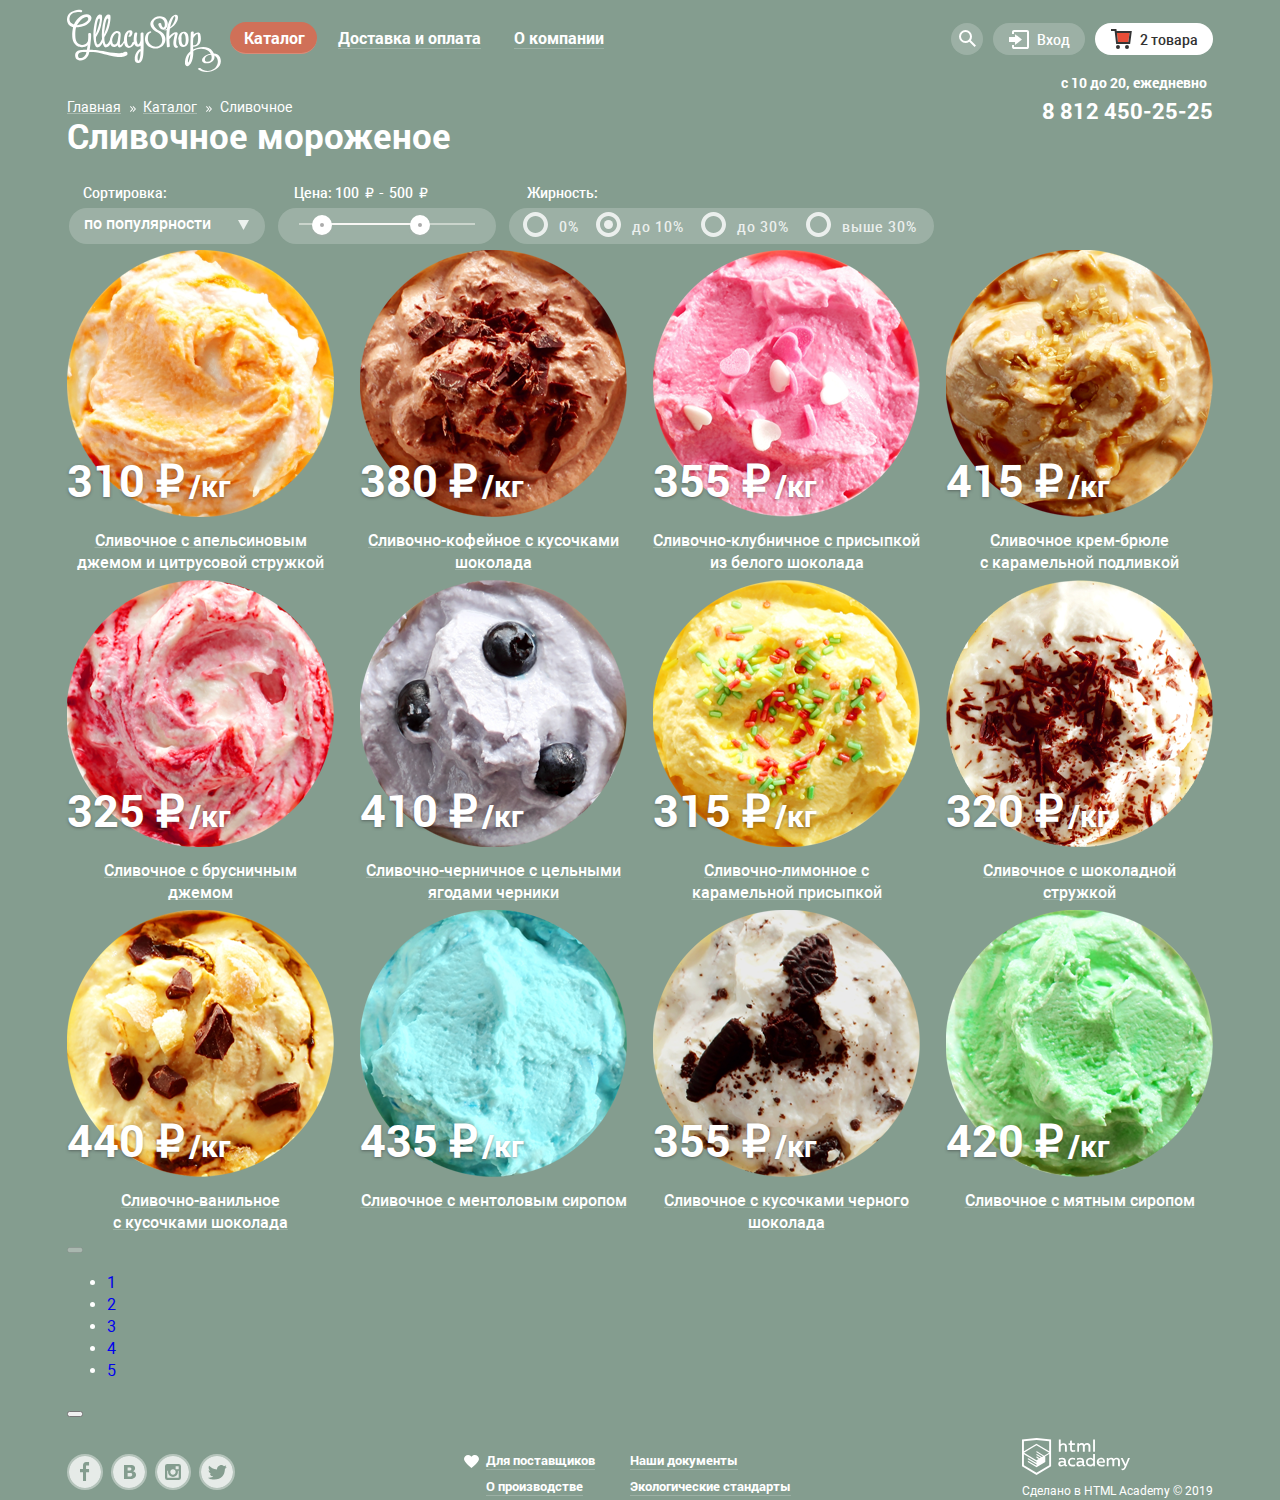
==== commit 0b9abdfc: "Завершил модальное окно подписки, справил карточки товара, начал фильтр каталога" ====
--- a/catalog.html
+++ b/catalog.html
@@ -101,7 +101,7 @@
 
           <form action="https://echo.htmlacademy.ru" class="basket-form has-product" method="get">
             <ul class="product-items-list">
-              <li class="product-item">
+              <li class="product-item-basket">
                 <img src="img/item_1_small.png" height="33" width="33" alt="мини фото товара 1"/>
 
                 <span>Пломбир с апельсиновым джемом</span>
@@ -113,7 +113,7 @@
                 <span class="total-amount">300 руб.</span>
               </li>
 
-              <li class="product-item">
+              <li class="product-item-basket">
                 <img src="img/item_2_small.png" height="33" width="33" alt="мини фото товара 2"/>
 
                 <span>Клубничный пломбир с присыпкой из белого шоколада</span>
@@ -139,7 +139,23 @@
         </li>
       </ul>
 
-      <div class="header-contact">
+      <div class="breadcrumbs">
+        <h1 class="catalog-title">Сливочное мороженое</h1>
+
+        <ul class="breadcrumbs-list">
+          <li>
+            <a href="index.html">Главная</a>
+          </li>
+
+          <li>
+            <a href="#">Каталог</a>
+          </li>
+
+          <li>Сливочное</li>
+        </ul>
+      </div>
+
+      <div class="header-contact catalog-page">
         <p>с 10 до 20, ежедневно</p>
 
         <a href="tel:88124502525">8 812 450-25-25</a>
@@ -147,145 +163,288 @@
     </header>
 
     <main>
-      <h1>Сливочное мороженое</h1>
-
-      <section>
-        <ul>
-          <li>
-            <h2>Сливочное с апельсиновым джемом и цитрусовой стружкой</h2>
-
-            <img src="img/item_1.png" height="267" width="267" alt="Фото мороженого 1"/>
-
-            <span>310 ₽</span>
-
-            <span>/кг</span>
-          </li>
-
-          <li>
-            <h2>Сливочное с апельсиновым джемом и цитрусовой стружкой</h2>
-
-            <img src="img/item_2.png" height="267" width="267" alt="Фото мороженого 2"/>
-
-            <span>310 ₽</span>
-
-            <span>/кг</span>
-          </li>
-
-          <li>
-            <h2>Сливочно-кофейное с кусочками шоколада</h2>
-
-            <img src="img/item_3.png" height="267" width="267" alt="Фото мороженого 3"/>
-
-            <span>355 ₽</span>
-
-            <span>/кг</span>
-          </li>
-
-          <li>
-            <h2>Сливочное крем-брюле с карамельной подливкой </h2>
-
-            <img src="img/item_4.png" height="267" width="267" alt="Фото мороженого 4"/>
-
-            <span>415 ₽</span>
-
-            <span>/кг</span>
-          </li>
-
-          <li>
-            <h2>Сливочное с брусничным джемом</h2>
-
-            <img src="img/item_5.png" height="267" width="267" alt="Фото мороженого 5"/>
-
-            <span>325 ₽</span>
-
-            <span>/кг</span>
-          </li>
-
-          <li>
-            <h2>Сливочно-черничное с цельными ягодами черники </h2>
-
-            <img src="img/item_6.png" height="267" width="267" alt="Фото мороженого 6"/>
-
-            <span>410 ₽</span>
-
-            <span>/кг</span>
-          </li>
-
-          <li>
-            <h2>Сливочно-лимонное с карамельной присыпкой</h2>
-
-            <img src="img/item_7.png" height="267" width="267" alt="Фото мороженого 7"/>
-
-            <span>315 ₽</span>
-
-            <span>/кг</span>
-          </li>
-
-          <li>
-            <h2>Сливочное с шоколадной стружкой</h2>
-
-            <img src="img/item_8.png" height="267" width="267" alt="Фото мороженого 8"/>
-
-            <span>320 ₽</span>
-
-            <span>/кг</span>
-          </li>
-
-          <li>
-            <h2>Сливочно-ванильное с кусочками шоколада</h2>
-
-            <img src="img/item_9.png" height="267" width="267" alt="Фото мороженого 9"/>
-
-            <span>440 ₽</span>
-
-            <span>/кг</span>
-          </li>
-
-          <li>
-            <h2>Сливочноe с ментоловым сиропом</h2>
-
-            <img src="img/item_10.png" height="267" width="267" alt="Фото мороженого 10"/>
-
-            <span>435 ₽</span>
-
-            <span>/кг</span>
-          </li>
-
-          <li>
-            <h2>Сливочное с кусочками черного шоколада</h2>
-
-            <img src="img/item_11.png" height="267" width="267" alt="Фото мороженого 11"/>
-
-            <span>355 ₽</span>
-
-            <span>/кг</span>
-          </li>
-
-          <li>
-            <h2>Сливочное с мятным сиропом</h2>
-
-            <img src="img/item_12.png" height="267" width="267" alt="Фото мороженого 12"/>
-
-            <span>420 ₽</span>
-
-            <span>/кг</span>
-          </li>
-        </ul>
-      </section>
-
-      <section>
-        <button aria-label="back" disabled></button>
-
-        <ul>
-          <li><a href="#">1</a></li>
-          <li><a href="#">2</a></li>
-          <li><a href="#">3</a></li>
-          <li><a href="#">4</a></li>
-          <li><a href="#">5</a></li>
-        </ul>
-
-        <button aria-label="forward"></button>
-      </section>
+      <h1 class="visually-hidden">Глейси</h1>
+
+      <div class="container">
+        <section class="catalog-filter">
+          <h2 class="visually-hidden">Фильтр по парамертрам</h2>
+
+          <form class="filter-form" action="https://echo.htmlacademy.ru" method="get">
+            <fieldset class="sort-field">
+              <label for="sort-list">Сортировка:</label>
+
+              <select class="sort-select" name="sort" id="sort-list">
+                <option value="hit" selected>по популярности</option>
+
+                <option value="cheep">сначала недорогие</option>
+
+                <option value="expensive">сначала дорогие</option>
+
+                <option value="fat">по жирности</option>
+              </select>
+            </fieldset>
+
+            <fieldset class="price-range">
+              <div class="range-filter">
+                <div class="range-controls">
+                  <div class="scale">
+                    <div class="bar"></div>
+                  </div>
+
+                  <div class="toggle toggle-min" tabindex="0"></div>
+
+                  <div class="toggle toggle-max" tabindex="0"></div>
+                </div>
+
+                <div class="price-controls">
+                  <label class="min-price">Цена: <input type="text" name="min-price" value="100">₽</label>
+                  <label class="max-price">- <input type="text" name="max-price" value="500">₽</label>
+                </div>
+              </div>
+            </fieldset>
+
+            <fieldset class="fat-range">
+              <legend class="fat-range-title">Жирность:</legend>
+
+              <ul class="fat-range-list">
+                <li class="fat-range-item">
+                  <input class="filter-radio visually-hidden" type="radio" name="0" value="10" id="fat-zero">
+
+                  <label for="fat-zero">0%</label>
+                </li>
+                <li class="fat-range-item">
+                  <input class="filter-radio visually-hidden" type="radio" name="10" value="10" id="fat-ten" checked>
+
+                  <label for="fat-ten">до 10%</label>
+                </li>
+                <li class="fat-range-item">
+                  <input class="filter-radio visually-hidden" type="radio" name="30" value="30" id="fat-thirty">
+
+                  <label for="fat-thirty">до 30%</label>
+                </li>
+                <li class="fat-range-item">
+                  <input class="filter-radio visually-hidden" type="radio" name="40" value="40" id="fat-forty">
+
+                  <label for="fat-forty">выше 30%</label>
+                </li>
+              </ul>
+            </fieldset>
+          </form>
+        </section>
+
+        <section class="product-catalog">
+          <h2 class="visually-hidden">Каталог товаров</h2>
+
+          <ul class="product-list">
+            <li class="product-item">
+              <h3 class="product-title">Сливочное с апельсиновым<br> джемом и цитрусовой стружкой</h3>
+
+              <img class="product-img" src="img/item_1.png" height="267" width="267" alt="Фото Сливочное с апельсиновым джемом"/>
+
+              <div class="product-price-wrapper">
+                <span class="product-price">310 ₽</span>
+
+                <span class="product-weight">/кг</span>
+              </div>
+
+              <div class="under-hover">
+                <a class="gl-btn show-btn" href="#">Быстрый просмотр</a>
+              </div>
+            </li>
+
+            <li class="product-item">
+              <h3 class="product-title">Сливочно-кофейное с кусочками шоколада</h3>
+
+              <img class="product-img" src="img/item_2.png" height="267" width="267" alt="Фото Сливочное с апельсиновым джемом"/>
+
+              <div class="product-price-wrapper">
+                <span class="product-price">380 ₽</span>
+
+                <span class="product-weight">/кг</span>
+              </div>
+
+              <div class="under-hover">
+                <a class="gl-btn show-btn" href="#">Быстрый просмотр</a>
+              </div>
+            </li>
+
+            <li class="product-item">
+              <h3 class="product-title">Сливочно-клубничное с присыпкой из белого шоколада</h3>
+
+              <img class="product-img" src="img/item_3.png" height="267" width="267" alt="Фото Сливочное с апельсиновым джемом"/>
+
+              <div class="product-price-wrapper">
+                <span class="product-price">355 ₽</span>
+
+                <span class="product-weight">/кг</span>
+              </div>
+
+              <div class="under-hover">
+                <a class="gl-btn show-btn" href="#">Быстрый просмотр</a>
+              </div>
+            </li>
+
+            <li class="product-item">
+              <h3 class="product-title">Сливочное крем-брюле<br> с карамельной подливкой</h3>
+
+              <img class="product-img" src="img/item_4.png" height="267" width="267" alt="Фото Сливочное с апельсиновым джемом"/>
+
+              <div class="product-price-wrapper">
+                <span class="product-price">415 ₽</span>
+
+                <span class="product-weight">/кг</span>
+              </div>
+
+              <div class="under-hover">
+                <a class="gl-btn show-btn" href="#">Быстрый просмотр</a>
+              </div>
+            </li>
+
+            <li class="product-item">
+              <h3 class="product-title">Сливочное с брусничным<br> джемом</h3>
+
+              <img class="product-img" src="img/item_5.png" height="267" width="267" alt="Фото Сливочное с апельсиновым джемом"/>
+
+              <div class="product-price-wrapper">
+                <span class="product-price">325 ₽</span>
+
+                <span class="product-weight">/кг</span>
+              </div>
+
+              <div class="under-hover">
+                <a class="gl-btn show-btn" href="#">Быстрый просмотр</a>
+              </div>
+            </li>
+
+            <li class="product-item">
+              <h3 class="product-title">Сливочно-черничное с цельными ягодами черники </h3>
+
+              <img class="product-img" src="img/item_6.png" height="267" width="267" alt="Фото Сливочное с апельсиновым джемом"/>
+
+              <div class="product-price-wrapper">
+                <span class="product-price">410 ₽</span>
+
+                <span class="product-weight">/кг</span>
+              </div>
+
+              <div class="under-hover">
+                <a class="gl-btn show-btn" href="#">Быстрый просмотр</a>
+              </div>
+            </li>
+
+            <li class="product-item">
+              <h3 class="product-title">Сливочно-лимонное с карамельной присыпкой</h3>
+
+              <img class="product-img" src="img/item_7.png" height="267" width="267" alt="Фото Сливочное с апельсиновым джемом"/>
+
+              <div class="product-price-wrapper">
+                <span class="product-price">315 ₽</span>
+
+                <span class="product-weight">/кг</span>
+              </div>
+
+              <div class="under-hover">
+                <a class="gl-btn show-btn" href="#">Быстрый просмотр</a>
+              </div>
+            </li>
+
+            <li class="product-item">
+              <h3 class="product-title">Сливочное с шоколадной стружкой</h3>
+
+              <img class="product-img" src="img/item_8.png" height="267" width="267" alt="Фото Сливочное с апельсиновым джемом"/>
+
+              <div class="product-price-wrapper">
+                <span class="product-price">320 ₽</span>
+
+                <span class="product-weight">/кг</span>
+              </div>
+
+              <div class="under-hover">
+                <a class="gl-btn show-btn" href="#">Быстрый просмотр</a>
+              </div>
+            </li>
+
+            <li class="product-item">
+              <h3 class="product-title">Сливочно-ванильное<br> с кусочками шоколада
+              </h3>
+
+              <img class="product-img" src="img/item_9.png" height="267" width="267" alt="Фото Сливочное с апельсиновым джемом"/>
+
+              <div class="product-price-wrapper">
+                <span class="product-price">440 ₽</span>
+
+                <span class="product-weight">/кг</span>
+              </div>
+
+              <div class="under-hover">
+                <a class="gl-btn show-btn" href="#">Быстрый просмотр</a>
+              </div>
+            </li>
+
+            <li class="product-item">
+              <h3 class="product-title">Сливочное с ментоловым сиропом</h3>
+
+              <img class="product-img" src="img/item_10.png" height="267" width="267" alt="Фото Сливочное с апельсиновым джемом"/>
+
+              <div class="product-price-wrapper">
+                <span class="product-price">435 ₽</span>
+
+                <span class="product-weight">/кг</span>
+              </div>
+
+              <div class="under-hover">
+                <a class="gl-btn show-btn" href="#">Быстрый просмотр</a>
+              </div>
+            </li>
+
+            <li class="product-item">
+              <h3 class="product-title">Сливочное с кусочками черного шоколада</h3>
+
+              <img class="product-img" src="img/item_11.png" height="267" width="267" alt="Фото Сливочное с апельсиновым джемом"/>
+
+              <div class="product-price-wrapper">
+                <span class="product-price">355 ₽</span>
+
+                <span class="product-weight">/кг</span>
+              </div>
+
+              <div class="under-hover">
+                <a class="gl-btn show-btn" href="#">Быстрый просмотр</a>
+              </div>
+            </li>
+
+            <li class="product-item">
+              <h3 class="product-title">Сливочное с мятным сиропом</h3>
+
+              <img class="product-img" src="img/item_12.png" height="267" width="267" alt="Фото Сливочное с апельсиновым джемом"/>
+
+              <div class="product-price-wrapper">
+                <span class="product-price">420 ₽</span>
+
+                <span class="product-weight">/кг</span>
+              </div>
+
+              <div class="under-hover">
+                <a class="gl-btn show-btn" href="#">Быстрый просмотр</a>
+              </div>
+            </li>
+          </ul>
+        </section>
+
+        <section>
+          <button aria-label="back" disabled></button>
+
+          <ul>
+            <li><a href="#">1</a></li>
+            <li><a href="#">2</a></li>
+            <li><a href="#">3</a></li>
+            <li><a href="#">4</a></li>
+            <li><a href="#">5</a></li>
+          </ul>
+
+          <button aria-label="forward"></button>
+        </section>
+      </div>
     </main>
 
     <footer class="main-footer container">
--- a/css/style.css
+++ b/css/style.css
@@ -43,6 +43,7 @@
   --reff-red2: #E84D37;
   --basic-placeholder: #999999;
   --basic-form-dark: #5A5A5A;
+  --close-btn-dark: #231F20;
 
   --background-white: #F8F7F4;
   --background-green: #849D8F;
@@ -57,13 +58,16 @@
   --opacity-black-02: rgba(0, 0, 0, 0.2);
   --opacity-black-04: rgba(0, 0, 0, 0.4);
   --opacity-gray-052: rgba(178, 178, 178, 0.52);
+  --opacity-black-03: rgba(171, 171, 171, 0.3);
   --opacity-gray-02: rgba(50, 50, 50, 0.2);
   --opacity-gray-03: rgba(50, 50, 50, 0.3);
   --opacity-text-gray: rgba(49, 50, 53, 0.5);
   --opacity-white-02: rgba(255, 255, 255, 0.2);
+  --opacity-white-03: rgba(255, 255, 255, 0.3);
   --opacity-white-04: rgba(255, 255, 255, 0.4);
   --opacity-white-05: rgba(255, 255, 255, 0.5);
   --opacity-white-07: rgba(255, 255, 255, 0.7);
+  --opacity-price-range-scale: rgba(248, 247, 244, 0.5);
   --opacity-red-03: rgba(255, 188, 158, 0.3);
   --opacity-red-064: rgba(172, 16, 0, 0.64);
   --opacity-red-025: rgba(172, 16, 0, 0.25);
@@ -672,29 +676,29 @@
   border-bottom: 1px solid var(--border-basket);
 }
 
-.product-item {
+.product-item-basket {
   display: flex;
   align-items: start;
   margin-bottom: 16px;
   padding-left: 6px;
 }
 
-.product-item:last-child {
+.product-item-basket:last-child {
   margin-bottom: 0;
 }
 
-.product-item::before {
+.product-item-basket::before {
   content: url("../img/cross-small.svg");
   margin-top: 10px;
 }
 
-.product-item img {
+.product-item-basket img {
   margin-top: 5px;
   margin-left: 9px;
   margin-right: 13px;
 }
 
-.product-item span {
+.product-item-basket span {
   display: inline-block;
   max-width: 216px;
   margin-top: 14px;
@@ -712,7 +716,7 @@
   margin-left: 31px;
 }
 
-.product-item .item-price {
+.product-item-basket .item-price {
   color: var(--basic-basket-price);
 }
 
@@ -747,6 +751,75 @@
   box-shadow: 0 1px 2px var(--opacity-red-025);
 
   border-radius: 26px;
+}
+
+/*Breadcrumbs*/
+
+.breadcrumbs {
+  grid-column: 1 / 3;
+  grid-row: 2 / 3;
+  display: flex;
+  flex-direction: column-reverse;
+  padding-top: 20px;
+}
+
+.catalog-title {
+  margin-top: -6px;
+  margin-bottom: 0;
+
+  font-family: "Roboto Bold", Arial, sans-serif;
+  font-style: normal;
+  font-weight: bold;
+  font-size: 35px;
+  line-height: 41px;
+  color: var(--basic-white);
+}
+
+.breadcrumbs-list {
+  margin: 0;
+  padding: 0;
+  list-style: none;
+}
+
+.breadcrumbs-list li {
+  display: inline-block;
+  font-family: "Roboto", Arial, sans-serif;
+  font-style: normal;
+  font-weight: normal;
+  font-size: 14px;
+  line-height: 16px;
+  color: var(--basic-white);
+  vertical-align: top;
+}
+
+.breadcrumbs-list li:nth-child(2) {
+  margin-left: 5px;
+}
+
+.breadcrumbs-list li:last-child {
+  margin-left: 5px;
+}
+
+.breadcrumbs-list li:nth-child(2)::before {
+  content: url("../img/icon-right-small.svg");
+  margin-right: 4px;
+}
+
+.breadcrumbs-list li:last-child::before {
+  content: url("../img/icon-right-small.svg");
+  margin-right: 8px;
+}
+
+.breadcrumbs-list a {
+  color: var(--basic-white);
+  text-decoration: underline solid var(--opacity-white-03);
+}
+
+.breadcrumbs-list a:hover,
+.breadcrumbs-list a:focus,
+.breadcrumbs-lista:active {
+  color: var(--reff-red);
+  text-decoration: underline solid var(--opacity-red-03);
 }
 
 /*Contacts*/
@@ -756,6 +829,10 @@
   grid-row: 2 / 3;
   justify-self: end;
   margin-top: 2px;
+}
+
+.header-contact.catalog-page {
+  margin-top: -4px;
 }
 
 .header-contact p {
@@ -969,48 +1046,42 @@
 
 .product-hit {
   margin-top: 34px;
-}
-
-.product-hit-list {
+  margin-bottom: 78px;
+}
+
+.product-list {
   display: flex;
   justify-content: space-between;
+  flex-wrap: wrap;
   padding: 0;
   margin: 0;
 
   list-style: none;
 }
 
-.product-hit-item {
+.product-item {
   position: relative;
   display: flex;
   flex-direction: column;
   align-items: center;
-  width: 293px;
-  min-height: 402px;
-  padding-top: 6px;
-
-  background-color: transparent;
-}
-
-.product-item-wrapper {
-  display: flex;
-  flex-direction: column;
-  position: relative;
   width: 267px;
   min-height: 320px;
-}
-
-.product-item-wrapper::before {
+  padding-top: 6px;
+
+  background-color: transparent;
+}
+
+.hit-wrapper::before {
   content: url("../img/hit.svg");
   position: absolute;
-  top: 0;
+  top: 6px;
   left: 0;
   width: 61px;
   height: 61px;
   z-index: 5;
 }
 
-.product-hit-title {
+.product-title {
   margin: 0;
   font-family: "Roboto Medium", Arial, sans-serif;
   font-style: normal;
@@ -1023,19 +1094,20 @@
   text-decoration-skip-ink: none;
 }
 
-.product-hit-img {
+.product-img {
   order: -2;
   z-index: -1;
 }
 
-.product-hit-price {
+.product-price-wrapper {
+  align-self: flex-start;
   order: -1;
   margin-top: -60px;
   margin-bottom: 27px;
 
 }
 
-.product-hit-price span {
+.product-price-wrapper span {
   font-family: "Roboto Bold", Arial, sans-serif;
   font-style: normal;
   font-weight: bold;
@@ -1043,36 +1115,48 @@
   text-shadow: 0 1px 3px var(--opacity-text-gray);
 }
 
-.hit-price {
+.product-price {
   font-size: 45px;
   line-height: 45px;
 }
 
-.hit-weight {
+.product-weight {
   font-size: 30px;
   line-height: 35px;
 }
 
-.show-btn {
+.under-hover {
+  position: absolute;
+  top: 0;
+  left: -13px;
   display: none;
-  padding: 11px 17px;
-  margin-top: 7px;
-
-  line-height: 24px;
-  text-align: center;
-
-  border-radius: 50px;
-}
-
-.product-hit-item:hover {
+  flex-direction: column;
+  justify-content: flex-end;
+  align-items: center;
+  width: 293px;
+  height: 402px;
+  padding-bottom: 21px;
   background: var(--opacity-white-02);
   box-shadow: 0 20px 20px var(--opacity-black-02);
   border-radius: 4px;
-  z-index: 10;
-}
-
-.product-hit-item:hover > .show-btn {
-  display: inline-block;
+  box-sizing: border-box;
+  z-index: 5;
+}
+
+.show-btn {
+  position: relative;
+  padding: 11px 17px;
+  margin-top: 7px;
+
+  line-height: 24px;
+  text-align: center;
+
+  border-radius: 50px;
+  z-index: 6;
+}
+
+.product-item:hover .under-hover {
+  display: flex;
 }
 
 /*Section Shop-intro*/
@@ -1281,6 +1365,7 @@
 .main-map {
   position: relative;
   width: 1200px;
+  height: 430px;
   margin: 0 auto;
 }
 
@@ -1289,6 +1374,25 @@
   position: absolute;
   top: 136px;
   left: 266px;
+  z-index: 1;
+}
+
+.main-map img {
+  position: absolute;
+  top: 0;
+  left: 0;
+  width: 100%;
+  height: 430px;
+  z-index: 0;
+}
+
+.main-map iframe {
+  position: absolute;
+  top: 0;
+  left: 0;
+  width: 100%;
+  height: 430px;
+  z-index: 2;
 }
 
 .contact-field {
@@ -1306,6 +1410,7 @@
 
   border-radius: 16px;
   box-sizing: border-box;
+  z-index: 3;
 }
 
 .contact-text {
@@ -1357,12 +1462,249 @@
   border-radius: 70px;
 }
 
+/*Section filter*/
+
+.catalog-filter {
+  margin-top: 9px;
+}
+
+.filter-form {
+  display: flex;
+  flex-wrap: wrap;
+}
+
+.filter-form fieldset {
+  display: flex;
+  flex-direction: column;
+  margin-right: 11px;
+  padding: 0;
+  border: none;
+}
+
+.filter-form label {
+  margin-bottom: 7px;
+  font-family: "Roboto Medium", Arial, sans-serif;
+  font-style: normal;
+  font-weight: 500;
+  font-size: 14px;
+  line-height: 16px;
+  color: var(--basic-white);
+}
+
+.sort-field label {
+  margin-left: 14px;
+}
+
+.sort-select {
+  position: relative;
+  width: 196px;
+  height: 36px;
+  padding-left: 15px;
+  padding-bottom: 5px;
+
+  font-family: "Roboto Medium", Arial, sans-serif;
+  font-style: normal;
+  font-weight: 500;
+  font-size: 16px;
+  line-height: 18px;
+  color: var(--basic-white);
+
+  background: var(--opacity-white-02);
+  background-image: url("../img/icon-down-white.svg");
+  background-repeat: no-repeat;
+  background-position: 169px 12px;
+
+  border: none;
+  border-radius: 20px;
+
+  -webkit-appearance: none;
+  -moz-appearance: none;
+  appearance: none;
+}
+
+.sort-select:focus {
+  color: var(--basic-dark);
+
+  background: var(--basic-white);
+  background-image: url("../img/icon-down-black.svg");
+  background-repeat: no-repeat;
+  background-position: 169px 12px;
+  outline: none;
+}
+
+.sort-select > option {
+  margin-top: 10px;
+  font-family: "Roboto", Arial, sans-serif;
+  font-style: normal;
+  font-weight: normal;
+  font-size: 14px;
+  line-height: 16px;
+  color: var(--basic-dark);
+}
+
+.sort-select > option:focus {
+  outline: none;
+}
+
+.range-filter {
+  display: flex;
+  flex-direction: column-reverse;
+  width: 218px;
+
+}
+
+.range-controls {
+  position: relative;
+  height: 36px;
+  padding: 0 21px;
+
+  background: var(--opacity-white-02);
+  border-radius: 20px;
+}
+
+.range-controls .scale {
+  height: 2px;
+  margin-top: 15px;
+  padding-left: 15px;
+  background: var(--opacity-price-range-scale);
+}
+
+.range-controls .bar {
+  width: 60%;
+  height: 2px;
+  background: var(--background-white);
+  opacity: 1.0;
+}
+
+.range-controls .toggle {
+  position: absolute;
+  top: 7px;
+  left: 0;
+  width: 4px;
+  height: 4px;
+  padding: 0;
+  border: 8px solid var(--basic-white);
+  border-radius: 50%;
+  background-color: var(--basic-basket-price);
+  box-shadow: 0 2px 2px var(--opacity-black-03);
+  cursor: pointer;
+}
+
+.range-controls .toggle-min {
+  left: 34px;
+}
+
+.range-controls .toggle-max {
+  left: 132px;
+}
+
+.price-controls {
+  display: flex;
+  margin-left: 16px;
+}
+
+.price-controls input {
+  display: inline;
+  width: 30px;
+  padding: 0;
+  margin: 0;
+
+  font-family: inherit;
+  font-size: inherit;
+  text-align: left;
+  color: var(--basic-white);
+  border: none;
+  background: transparent;
+}
+
+.filter-form .min-price,
+.filter-form .max-price {
+  line-height: 16px;
+}
+
+.filter-form .max-price {
+  margin-left: 5px;
+}
+
+.max-price input {
+  margin-left: 2px;
+}
+
+.fat-range-title {
+  margin-left: 18px;
+  margin-bottom: 7px;
+
+  font-family: "Roboto Medium", Arial, sans-serif;
+  font-style: normal;
+  font-weight: 500;
+  font-size: 14px;
+  line-height: 16px;
+  color: var(--basic-white);
+}
+
+.fat-range-list {
+  display: flex;
+  align-items: center;
+  width: 425px;
+  height: 36px;
+  margin: 0;
+  padding-left: 14px;
+
+  background: var(--opacity-white-02);
+  border: none;
+  border-radius: 20px;
+  box-sizing: border-box;
+
+  list-style: none;
+}
+
+.fat-range-item {
+  margin-right: 17px;
+}
+
+.fat-range-item:last-child {
+  margin-right: 0;
+}
+
+.filter-radio + label {
+  letter-spacing: 0.07em;
+  opacity: 0.8;
+}
+
+.filter-radio + label:before {
+  content: url("../img/radio-off.svg");
+  margin-right: 11px;
+  vertical-align: -33%;
+}
+
+.filter-radio:checked + label:before {
+  content: url("../img/radio-on.svg");
+}
+
+.filter-input-checkbox:hover + label,
+.filter-radio:hover + label,
+.filter-input-checkbox:focus + label,
+.filter-radio:focus + label {
+  opacity: 1.0;
+}
+
+.filter-input-checkbox:disabled + label:before,
+.filter-radio:disabled + label:before {
+  opacity: 0.4;
+}
+
+/*Section Product catalog*/
+
+.product-catalog {
+
+}
+
 /*Footer*/
 
 .main-footer {
   display: flex;
   justify-content: space-between;
-  padding-top: 11px;
+  padding-top: 17px;
 }
 
 .social-reff-list {
@@ -1494,3 +1836,208 @@
   color: var(--basic-white);
 
 }
+
+/*Popup messages*/
+.message-popup-container {
+  position: fixed;
+  top: 0;
+  left: 0;
+  display: none;
+  justify-content: center;
+  align-items: center;
+  width: 100%;
+  height: 100%;
+  background-color: transparent;
+  z-index: 10;
+}
+
+.map-popup-container {
+  position: fixed;
+  top: 0;
+  left: 0;
+  display: none;
+  justify-content: center;
+  align-items: center;
+  width: 100%;
+  height: 100%;
+  background-color: transparent;
+  z-index: 10;
+}
+
+.popup-show {
+  display: flex;
+  animation: bounce 0.6s;
+}
+
+.popup-error {
+  animation: shake 0.6s;
+}
+
+.message-popup {
+  display: flex;
+  flex-direction: column;
+  position: relative;
+  width: 477px;
+  height: 441px;
+  padding: 15px 24px;
+
+  background: var(--background-white);
+  border-radius: 6px;
+  box-sizing: border-box;
+}
+
+.message-popup-title {
+  margin: 0;
+
+  font-family: "Roboto Medium", Arial, sans-serif;
+  font-style: normal;
+  font-weight: 500;
+  font-size: 24px;
+  line-height: 28px;
+  color: var(--basic-dark);
+}
+
+.close-btn {
+  position: absolute;
+  top: 12px;
+  right: 19px;
+  width: 18px;
+  height: 17px;
+  background-color: transparent;
+  border: 0;
+  cursor: pointer;
+  z-index: 4;
+}
+
+.close-btn::before,
+.close-btn::after {
+  content: "";
+  position: absolute;
+  top: 10px;
+  left: 2px;
+  width: 22px;
+  height: 2px;
+  background-color: var(--close-btn-dark);
+}
+
+.close-btn::before {
+  transform: rotate(45deg);
+}
+
+.close-btn::after {
+  transform: rotate(-45deg);
+}
+
+.close-btn:hover::before,
+.close-btn:focus::before,
+.close-btn:active::before,
+.close-btn:hover::after,
+.close-btn:focus::after,
+.close-btn:active::after {
+  background-color: var(--reff-red);
+}
+
+.message-form {
+  display: flex;
+  flex-direction: column;
+  align-items: flex-start;
+}
+
+.message-text-field {
+  display: block;
+  width: 267px;
+  height: 44px;
+  margin-top: 20px;
+  margin-left: 0;
+  padding-left: 14px;
+
+  font-family: "Roboto", Arial, sans-serif;
+  font-style: normal;
+  font-weight: normal;
+  font-size: 16px;
+  line-height: 20px;
+  text-align: left;
+
+  background: var(--basic-white);
+  border: 1px solid var(--opacity-gray-052);
+  box-sizing: border-box;
+  border-radius: 4px;
+}
+
+.text-field::placeholder {
+  color: var(--basic-placeholder);
+}
+
+.message-area-field {
+  display: block;
+  width: 428px;
+  height: 154px;
+  margin-top: 20px;
+  padding-left: 14px;
+  padding-top: 11px;
+
+  font-family: "Roboto", Arial, sans-serif;
+  font-style: normal;
+  font-weight: normal;
+  font-size: 16px;
+  line-height: 20px;
+  text-align: left;
+
+  resize: none;
+
+  background: var(--basic-white);
+  border: 1px solid var(--opacity-gray-052);
+  box-sizing: border-box;
+  border-radius: 4px;
+}
+
+.submit-btn {
+  align-self: flex-end;
+  width: 140px;
+  height: 44px;
+  margin-top: 25px;
+
+  border-radius: 70px;
+}
+
+/*Animation*/
+
+@keyframes bounce {
+  0% {
+    transform: translateY(-2000px);
+  }
+
+  70% {
+    transform: translateY(30px);
+  }
+
+  90% {
+    transform: translateY(-10px);
+  }
+
+  100% {
+    transform: translateY(0);
+  }
+}
+
+@keyframes shake {
+  0%,
+  100% {
+    transform: translateX(0);
+  }
+
+  10%,
+  30%,
+  50%,
+  70%,
+  90% {
+    transform: translateX(-10px);
+  }
+
+  20%,
+  40%,
+  60%,
+  80% {
+    transform: translateX(10px);
+  }
+}
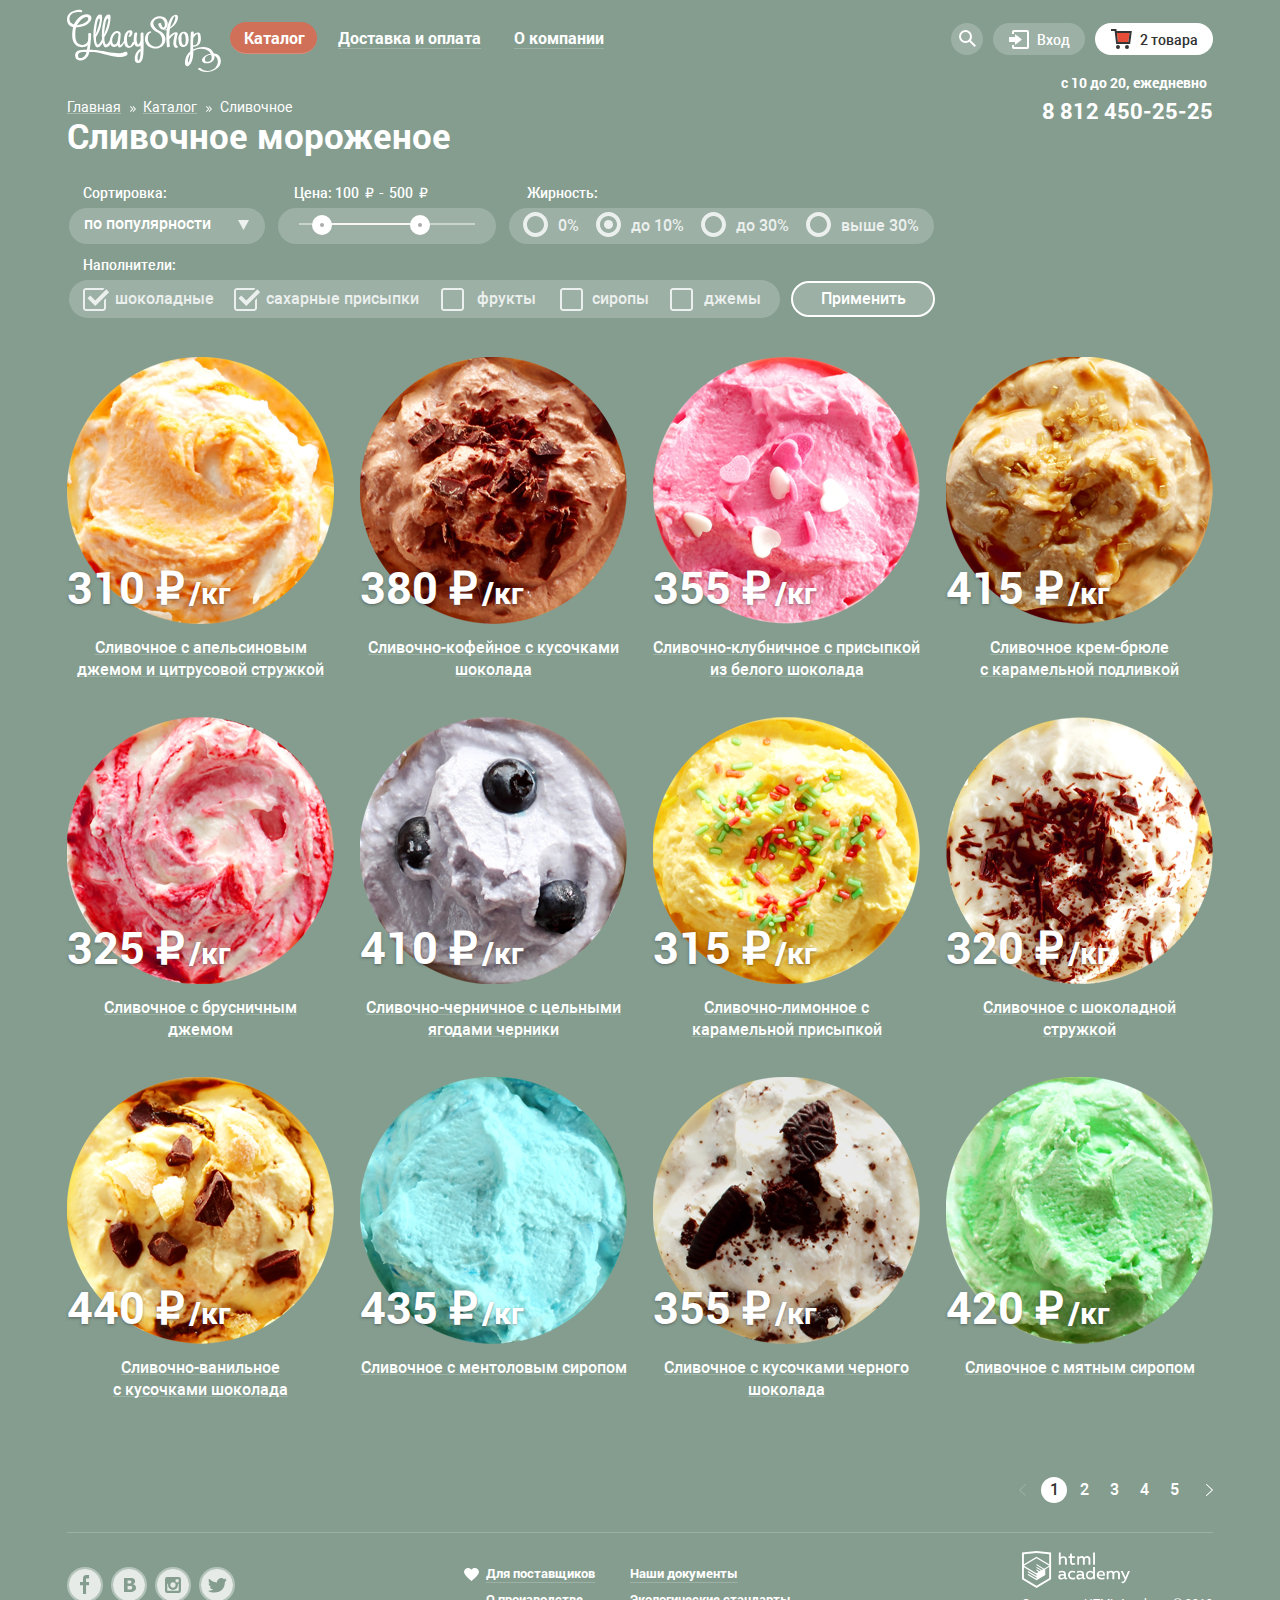
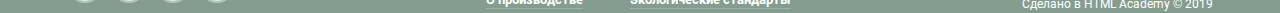
==== commit 57bb5dd7: "Завершил проект для первой проверки" ====
--- a/catalog.html
+++ b/catalog.html
@@ -4,8 +4,8 @@
     <meta charset="utf-8">
     <meta name="viewport" content="width=device-width, initial-scale=1.8">
     <meta http-equiv="X-UA-Compatible" content="ie=edge">
-    <link rel="stylesheet" href="css/normalize.css">
-    <link rel="stylesheet" href="css/style.css">
+    <link rel="stylesheet" href="css/normalize.mini.css">
+    <link rel="stylesheet" href="css/style.mini.css">
     <title>HTML Academy: Глейси</title>
   </head>
 
@@ -165,7 +165,7 @@
     <main>
       <h1 class="visually-hidden">Глейси</h1>
 
-      <div class="container">
+      <div class="container catalog-page">
         <section class="catalog-filter">
           <h2 class="visually-hidden">Фильтр по парамертрам</h2>
 
@@ -208,27 +208,65 @@
 
               <ul class="fat-range-list">
                 <li class="fat-range-item">
-                  <input class="filter-radio visually-hidden" type="radio" name="0" value="10" id="fat-zero">
+                  <input class="filter-radio visually-hidden" type="radio" name="fat-range" value="10" id="fat-zero">
 
                   <label for="fat-zero">0%</label>
                 </li>
                 <li class="fat-range-item">
-                  <input class="filter-radio visually-hidden" type="radio" name="10" value="10" id="fat-ten" checked>
+                  <input class="filter-radio visually-hidden" type="radio" name="fat-range" value="10" id="fat-ten" checked>
 
                   <label for="fat-ten">до 10%</label>
                 </li>
                 <li class="fat-range-item">
-                  <input class="filter-radio visually-hidden" type="radio" name="30" value="30" id="fat-thirty">
+                  <input class="filter-radio visually-hidden" type="radio" name="fat-range" value="30" id="fat-thirty">
 
                   <label for="fat-thirty">до 30%</label>
                 </li>
                 <li class="fat-range-item">
-                  <input class="filter-radio visually-hidden" type="radio" name="40" value="40" id="fat-forty">
+                  <input class="filter-radio visually-hidden" type="radio" name="fat-range" value="40" id="fat-forty">
 
                   <label for="fat-forty">выше 30%</label>
                 </li>
               </ul>
             </fieldset>
+
+            <fieldset class="filter-fillers">
+              <legend class="fillers-title">Наполнители:</legend>
+
+              <ul class="fillers-list">
+                <li class="fillers-item">
+                  <input class="filter-input-checkbox visually-hidden" type="checkbox" name="chocolate" id="filter-chocolate" checked>
+
+                  <label for="filter-chocolate">шоколадные</label>
+                </li>
+
+                <li class="fillers-item">
+                  <input class="filter-input-checkbox visually-hidden" type="checkbox" name="sugar" id="filter-sugar" checked>
+
+                  <label for="filter-sugar">сахарные присыпки</label>
+                </li>
+
+                <li class="fillers-item">
+                  <input class="filter-input-checkbox visually-hidden" type="checkbox" name="fruits" id="filter-fruits">
+
+                  <label for="filter-fruits">фрукты</label>
+                </li>
+
+                <li class="fillers-item">
+                  <input class="filter-input-checkbox visually-hidden" type="checkbox" name="syrup" id="filter-syrup">
+
+                  <label for="filter-syrup">сиропы</label>
+                </li>
+
+                <li class="fillers-item">
+                  <input class="filter-input-checkbox visually-hidden" type="checkbox" name="marmalade" id="filter-marmalade">
+
+                  <label for="filter-marmalade">джемы</label>
+                </li>
+              </ul>
+            </fieldset>
+
+            <button class="filter-btn" type="submit">Применить</button>
           </form>
         </section>
 
@@ -431,18 +469,42 @@
           </ul>
         </section>
 
-        <section>
-          <button aria-label="back" disabled></button>
-
-          <ul>
-            <li><a href="#">1</a></li>
-            <li><a href="#">2</a></li>
-            <li><a href="#">3</a></li>
-            <li><a href="#">4</a></li>
-            <li><a href="#">5</a></li>
+        <section class="pagination-menu">
+          <h2 class="visually-hidden">Меню пагинации</h2>
+
+          <ul class="pagination-list">
+            <li class="pagination-item">
+              <a class="go-back disabled" href="#" aria-label="назад"></a>
+            </li>
+
+            <li class="pagination-item">
+              <ul class="page-number-list">
+                <li class="pagination-item-number">
+                  <a class="page-link active-now" href="#">1</a>
+                </li>
+
+                <li class="pagination-item-number">
+                  <a class="page-link" href="#">2</a>
+                </li>
+
+                <li class="pagination-item-number">
+                  <a class="page-link" href="#">3</a>
+                </li>
+
+                <li class="pagination-item-number">
+                  <a class="page-link" href="#">4</a>
+                </li>
+
+                <li class="pagination-item-number">
+                  <a class="page-link" href="#">5</a>
+                </li>
+              </ul>
+            </li>
+
+            <li class="pagination-item">
+              <a class="go-forward" href="#" aria-label="вперед"></a>
+            </li>
           </ul>
-
-          <button aria-label="forward"></button>
         </section>
       </div>
     </main>
--- a/css/style.mini.css
+++ b/css/style.mini.css
@@ -0,0 +1,2 @@
+
+@-webkit-keyframes bounce{0%{transform:translateY(-2000px)}70%{transform:translateY(30px)}90%{transform:translateY(-10px)}to{transform:translateY(0)}}@keyframes bounce{0%{transform:translateY(-2000px)}70%{transform:translateY(30px)}90%{transform:translateY(-10px)}to{transform:translateY(0)}}@-webkit-keyframes shake{0%,to{transform:translateX(0)}10%,30%,50%,70%,90%{transform:translateX(-10px)}20%,40%,60%,80%{transform:translateX(10px)}}@keyframes shake{0%,to{transform:translateX(0)}10%,30%,50%,70%,90%{transform:translateX(-10px)}20%,40%,60%,80%{transform:translateX(10px)}}@font-face{font-family:"Roboto";src:url(../fonts/roboto.woff2) format("woff2"),url(../fonts/roboto.woff) format("woff");font-weight:400;font-style:normal}@font-face{font-family:"Roboto Bold";src:url(../fonts/robotobold.woff2) format("woff2"),url(../fonts/robotobold.woff) format("woff");font-weight:700;font-style:normal}@font-face{font-family:"Roboto Medium";src:url(../fonts/robotomedium.woff2) format("woff2"),url(../fonts/robotomedium.woff) format("woff");font-weight:500;font-style:normal}:root{--basic-white: #FFFFFF;--basic-dark: #323232;--basic-gray: #EDEDED;--border-gray: #D3D3D2;--border-basket: #CACAC7;--basic-basket-price: #ABABAB;--basic-red-light: #F26843;--basic-red-dark: #E74A35;--shadow-dark: #696969;--shadow-red: #AC1000;--shadow-red-dark: #942718;--reff-dark: #353535;--reff-red: #FFBC9E;--reff-red2: #E84D37;--basic-placeholder: #999999;--basic-form-dark: #5A5A5A;--close-btn-dark: #231F20;--background-white: #F8F7F4;--background-green: #849D8F;--background-gray: #8996A6;--background-red: #9D8B84;--background-red-light: #FBDED7;--background-red-bright: #F6B5A5;--background-red-dark: #D07058;--background-contact-field: #FEFEFE;--opacity-black-007: rgba(0, 0, 0, 0.07);--opacity-black-02: rgba(0, 0, 0, 0.2);--opacity-black-04: rgba(0, 0, 0, 0.4);--opacity-gray-052: rgba(178, 178, 178, 0.52);--opacity-black-03: rgba(171, 171, 171, 0.3);--opacity-gray-02: rgba(50, 50, 50, 0.2);--opacity-gray-03: rgba(50, 50, 50, 0.3);--opacity-text-gray: rgba(49, 50, 53, 0.5);--opacity-white-02: rgba(255, 255, 255, 0.2);--opacity-white-03: rgba(255, 255, 255, 0.3);--opacity-white-04: rgba(255, 255, 255, 0.4);--opacity-white-05: rgba(255, 255, 255, 0.5);--opacity-white-07: rgba(255, 255, 255, 0.7);--opacity-price-range-scale: rgba(248, 247, 244, 0.5);--opacity-red-03: rgba(255, 188, 158, 0.3);--opacity-red-064: rgba(172, 16, 0, 0.64);--opacity-red-025: rgba(172, 16, 0, 0.25);--opacity-red-076: rgba(160, 32, 11, 0.76);--form-field-border-focus: rgba(46, 136, 228, 0.52)}.visually-hidden{position:absolute;width:1px;height:1px;margin:-1px;border:0;padding:0;clip:rect(0 0 0 0);overflow:hidden}body{min-width:1180px;margin:0;padding:0;font-family:"Roboto",Arial,sans-serif;font-style:normal;font-weight:400;font-size:16px;line-height:22px;color:var(--basic-white)}a{text-decoration:none}img{max-width:100%;height:auto}.document-page{height:100%}.container{width:1146px;padding:0 27px;margin:0 auto}.gl-btn{padding:0;font-family:"Roboto Bold",Arial,sans-serif;font-style:normal;font-weight:700;font-size:18px;color:var(--basic-white);background:linear-gradient(180deg,var(--basic-red-light) 0%,var(--basic-red-dark) 100%);border:0;cursor:pointer}.gl-btn:focus,.sort-select>option:focus{outline:0}.gl-btn:focus,.gl-btn:hover{background:linear-gradient(0deg,var(--opacity-white-02),var(--opacity-white-02)),linear-gradient(180deg,var(--basic-red-light) 0%,var(--basic-red-dark) 100%);box-shadow:0 2px 2px var(--shadow-red)}.gl-btn:active{background:linear-gradient(0deg,var(--opacity-black-007),var(--opacity-black-007)),linear-gradient(180deg,var(--basic-red-light) 0%,var(--basic-red-dark) 100%);box-shadow:inset 0 2px 2px var(--shadow-red-dark)}.page-body{min-height:100%;display:grid;grid-template-rows:-webkit-min-content 1fr -webkit-min-content;grid-template-rows:min-content 1fr min-content;align-content:start;background-repeat:no-repeat;background-position:50% 82px}.page-wrapper-1{background-image:url("../img/Group 1.png")}.catalog-wrapper-1,.page-wrapper-1{background-color:var(--background-green)}.page-wrapper-2{background-color:var(--background-gray);background-image:url("../img/Group 2.png")}.page-wrapper-3{background-color:var(--background-red);background-image:url("../img/Group 3.png")}.main-header{display:grid;grid-template-rows:-webkit-min-content -webkit-min-content 1fr;grid-template-rows:min-content min-content 1fr;grid-template-columns:154px 1fr 1fr;margin-bottom:20px}.index-logo,.main-logo{grid-column:1/2;grid-row:1/2;margin-top:9px}.main-logo{display:inline-block}.htmlacademy-reff:active>.htmlacademy-svg path,.htmlacademy-reff:focus>.htmlacademy-svg path,.htmlacademy-reff:hover>.htmlacademy-svg path,.main-logo:active>.logo-svg g,.main-logo:focus>.logo-svg g,.main-logo:hover>.logo-svg g{fill:var(--reff-red)}.header-menu{grid-column:2/3;grid-row:1/2;padding-left:9px;margin-top:22px}.header-menu-list{margin:0;padding:0;list-style:none}.header-menu-item{display:inline-block;position:relative;margin-right:29px;text-align:center;line-height:33px;vertical-align:baseline}.header-menu-item:first-child{width:87px;margin-right:17px}.header-menu-item a{font-family:"Roboto Bold",Arial,sans-serif;font-style:normal;font-weight:700;line-height:18px;color:var(--basic-white);border-bottom:1px solid var(--opacity-white-02)}.header-menu-reff:not(.hidden-menu-open):not(.current-page):active,.header-menu-reff:not(.hidden-menu-open):not(.current-page):focus,.header-menu-reff:not(.hidden-menu-open):not(.current-page):hover{color:var(--reff-red);border-bottom:1px solid var(--opacity-red-03)}.header-menu-item .hidden-menu-open:not(.current-page):focus,.header-menu-item:first-child:hover>.hidden-menu-open:not(.current-page){display:inline-block;width:85px;height:31px;padding-left:2px;color:var(--basic-dark);text-align:center;vertical-align:baseline;line-height:31px;background-color:var(--basic-white);border-radius:26px}.hidden-menu-open:active{background:var(--basic-gray);box-shadow:inset 0 2px 1px var(--shadow-dark)}.header-menu-item .current-page:active,.header-menu-item .current-page:focus,.header-menu-item:first-child:hover>.current-page,.header-menu-item:first-child>.current-page{display:inline-block;width:85px;height:31px;padding-left:2px;color:var(--basic-white);text-align:center;vertical-align:baseline;line-height:31px;background-color:var(--background-red-dark);box-shadow:none;border-radius:26px}.hidden-menu-open{margin-bottom:5px}.hidden-menu{display:none;position:absolute;left:-6px;min-width:143px;min-height:171px;background:var(--basic-white);box-shadow:0 20px 20px var(--opacity-black-04);border-radius:4px;z-index:3}.hidden-menu-title{margin:10px 5px 0;padding-bottom:9px;padding-left:16px;color:var(--basic-dark);font-size:14px;line-height:18px;text-align:left;border-bottom:1px solid var(--opacity-gray-02)}.hidden-menu-list{list-style:none;padding:0;margin-top:6px}.hidden-menu-item{margin-bottom:5px;text-align:left}.hidden-menu-item a{display:block;width:100%;height:27px;margin-bottom:-1px;padding-left:21px;font-family:"Roboto",Arial,sans-serif;font-style:normal;font-weight:400;color:var(--basic-dark);font-size:14px;line-height:27px;box-sizing:border-box}.hidden-menu-item .page-here{color:var(--basic-white);background:var(--background-red-dark);cursor:default}.hidden-reff:not(.page-here):focus,.hidden-reff:not(.page-here):hover{color:var(--basic-dark);background:var(--background-red-light);border:0}.hidden-reff:not(.page-here):active{color:var(--basic-dark);background:var(--background-red-bright)}.header-menu-item:hover .hidden-menu,.hidden-menu-open:focus+.hidden-menu{display:block}.header-login-menu{display:flex;grid-column:3/-1;grid-row:1/2;justify-self:end;margin-top:23px;margin-bottom:0;padding:0;list-style:none}.login-menu-item{position:relative;display:inline-block;vertical-align:top}.login-menu-btn{height:32px;font-family:"Roboto Medium",Arial,sans-serif;font-style:normal;font-weight:500;font-size:14px;line-height:32px;color:var(--basic-white);background-color:var(--opacity-white-02);border:0;border-radius:20px}.login-menu-btn:focus,.login-menu-item:hover .login-menu-btn{color:var(--basic-dark);background-color:var(--basic-white)}.search-btn{position:absolute;top:0;right:10px;width:32px;padding-top:3px}.login-menu-item:hover .search-btn{top:-36px;right:0}.search-btn::before{content:url(../img/loupe_white.svg);align-self:center}.login-menu-item:hover .search-btn::before,.search-btn:focus::before{content:url(../img/loupe_black.svg)}.login-btn{width:92px;margin-right:10px}.login-btn::before{content:url(../img/entrance_white.svg);margin-right:8px;vertical-align:-11%}.login-btn:focus::before,.login-menu-item:hover .login-btn::before{content:url(../img/entrance_black.svg)}.login-menu-item:hover .login-form{display:flex}.basket-btn{width:100px}.basket-btn::before{content:url(../img/basket_white.svg);margin-right:8px;vertical-align:-11%}.basket-btn:focus::before,.login-menu-item:hover .basket-btn::before{content:url(../img/basket_black.svg)}.basket-btn.has-product{width:118px;color:var(--basic-dark);background-color:var(--basic-white)}.basket-btn.has-product::before{content:url(../img/basket-red.svg);margin-right:8px;vertical-align:-11%}.basket-btn.has-product:focus::before,.login-menu-item:hover .basket-btn.has-product::before{content:url(../img/basket-red.svg)}.search-field{display:none}.login-menu-item:hover .search-form{display:flex;justify-content:center;align-items:center;position:absolute;top:36px;right:10px;width:341px;height:84px;background:var(--background-white);box-shadow:0 20px 20px var(--opacity-black-04);border-radius:4px}.login-menu-item:hover .search-field{display:block;width:311px;height:44px;padding-left:14px;font-family:"Roboto Bold",Arial,sans-serif;font-style:normal;font-weight:700;font-size:15px;line-height:42px;letter-spacing:-.03em;background:var(--basic-white);border:1px solid var(--border-gray);box-sizing:border-box;border-radius:4px}.search-field::-webkit-input-placeholder{font-family:"Roboto",Arial,sans-serif;font-style:normal;font-weight:400;font-size:15px;line-height:16px;color:var(--basic-placeholder)}.search-field::-moz-placeholder{font-family:"Roboto",Arial,sans-serif;font-style:normal;font-weight:400;font-size:15px;line-height:16px;color:var(--basic-placeholder)}.search-field::placeholder{font-family:"Roboto",Arial,sans-serif;font-style:normal;font-weight:400;font-size:15px;line-height:16px;color:var(--basic-placeholder)}.login-menu-item .search-field:hover{border:2px solid var(--opacity-gray-052)}.login-menu-item .search-field:focus{outline:0;border:2px solid var(--form-field-border-focus)}.login-form{display:none;flex-wrap:wrap;position:absolute;top:36px;right:10px;width:277px;height:214px;background:var(--background-white);box-shadow:0 20px 20px var(--opacity-black-04);border-radius:4px;z-index:10}.text-field{width:241px;height:44px;margin:0 auto;padding-left:16px;font-family:"Roboto Bold",Arial,sans-serif;font-style:normal;font-weight:700;font-size:14px;line-height:42px;background:var(--basic-white);border:1px solid var(--border-gray);box-sizing:border-box;border-radius:4px}.text-field:first-of-type{margin-top:20px}.text-field::-webkit-input-placeholder{font-family:"Roboto",Arial,sans-serif;font-style:normal;font-weight:400;font-size:14px;line-height:16px;color:var(--basic-placeholder)}.text-field::-moz-placeholder{font-family:"Roboto",Arial,sans-serif;font-style:normal;font-weight:400;font-size:14px;line-height:16px;color:var(--basic-placeholder)}.text-field::placeholder{font-family:"Roboto",Arial,sans-serif;font-style:normal;font-weight:400;font-size:14px;line-height:16px;color:var(--basic-placeholder)}.text-field:hover{border:2px solid var(--opacity-gray-052)}.text-field:focus{outline:0;border:2px solid var(--form-field-border-focus)}.enter-btn{width:103px;height:44px;margin-left:19px;padding:0;line-height:16px;box-shadow:0 1px 2px var(--opacity-red-025);border-radius:26px}.login-reff{display:flex;flex-direction:column;margin-top:2px;margin-left:20px}.login-reff a{margin-bottom:6px;font-family:"Roboto",Arial,sans-serif;font-style:normal;font-weight:400;font-size:13px;line-height:15px;color:var(--basic-dark);-webkit-text-decoration:underline solid var(--opacity-gray-03);text-decoration:underline solid var(--opacity-gray-03)}.login-reff a:active,.login-reff a:focus,.login-reff a:hover{color:var(--reff-red2);-webkit-text-decoration:underline solid var(--opacity-red-03);text-decoration:underline solid var(--opacity-red-03)}.basket-form{display:none}.login-menu-item:hover .basket-form.has-product{display:block;position:absolute;top:36px;right:0;width:539px;height:242px;background:var(--background-white);box-shadow:0 20px 20px var(--opacity-black-04);border-radius:4px;z-index:10}.product-items-list{margin:0 15px;padding:15px 0;list-style:none;border-bottom:1px solid var(--border-basket)}.product-item-basket{display:flex;align-items:start;margin-bottom:16px;padding-left:6px}.product-item-basket:last-child{margin-bottom:0}.product-item-basket::before{content:url(../img/cross-small.svg);margin-top:10px}.product-item-basket img{margin-top:5px;margin-left:9px;margin-right:13px}.product-item-basket span,.total-price span{font-style:normal;line-height:16px;color:var(--basic-dark)}.product-item-basket span{display:inline-block;max-width:216px;margin-top:14px;font-family:"Roboto",Arial,sans-serif;font-weight:400;font-size:13px;vertical-align:baseline}.qty-product{margin-left:31px}.product-item-basket .item-price{color:var(--basic-basket-price)}.total-amount{margin-left:26px}.product-order{display:flex;flex-direction:column;align-items:flex-end;margin-top:12px;margin-right:13px}.total-price span{font-family:"Roboto Bold",Arial,sans-serif;font-weight:700;font-size:15px}.buy-btn{width:172px;height:44px;margin-top:11px;line-height:16px;box-shadow:0 1px 2px var(--opacity-red-025);border-radius:26px}.breadcrumbs{grid-column:1/3;grid-row:2/3;display:flex;flex-direction:column-reverse;padding-top:20px}.breadcrumbs-list li,.catalog-title{font-style:normal;color:var(--basic-white)}.catalog-title{margin-top:-6px;margin-bottom:0;font-family:"Roboto Bold",Arial,sans-serif;font-weight:700;font-size:35px;line-height:41px}.breadcrumbs-list{margin:0;padding:0;list-style:none}.breadcrumbs-list li{display:inline-block;font-family:"Roboto",Arial,sans-serif;font-weight:400;font-size:14px;line-height:16px;vertical-align:top}.breadcrumbs-list li:nth-child(2){margin-left:5px}.breadcrumbs-list li:last-child{margin-left:5px}.breadcrumbs-list li:nth-child(2)::before{content:url(../img/icon-right-small.svg);margin-right:4px}.breadcrumbs-list li:last-child::before{content:url(../img/icon-right-small.svg);margin-right:8px}.breadcrumbs-list a{color:var(--basic-white);-webkit-text-decoration:underline solid var(--opacity-white-03);text-decoration:underline solid var(--opacity-white-03)}.breadcrumbs-list a:focus,.breadcrumbs-list a:hover,.breadcrumbs-lista:active{color:var(--reff-red);-webkit-text-decoration:underline solid var(--opacity-red-03);text-decoration:underline solid var(--opacity-red-03)}.header-contact{grid-column:3/-1;grid-row:2/3;justify-self:end;margin-top:2px}.header-contact.catalog-page{margin-top:-4px}.header-contact a,.header-contact p{font-family:"Roboto Bold",Arial,sans-serif;font-style:normal;font-weight:700}.header-contact p{margin-top:0;margin-left:19px;margin-bottom:8px;font-size:14px;line-height:16px}.header-contact a{font-size:22px;line-height:24px;color:var(--basic-white)}.header-contact a:active,.header-contact a:focus,.header-contact a:hover{color:var(--reff-red)}.slider{position:relative;grid-column:1/-1;grid-row:3/-1;padding-top:271px;text-align:center;color:var(--basic-white)}.slider-list{margin:0;padding:0;list-style:none}.slide{display:none}.slide-current{display:block}.button,.slide-title{font-family:"Roboto Bold",Arial,sans-serif;font-style:normal;font-weight:700}.slide-title{width:700px;margin:0 auto 27px;font-size:60px;line-height:60px}.button{display:inline-block;padding:12px 44px;font-size:31px;line-height:41px;text-align:center;color:#fff;vertical-align:top;text-decoration:none;text-shadow:0 2px 5px var(--opacity-red-076);background:#f26843;background:linear-gradient(180deg,var(--basic-red-light),var(--basic-red-dark));border-radius:50px;box-shadow:0 2px 2px var(--opacity-red-064);border:0;cursor:pointer}.button:hover{background:linear-gradient(0deg,var(--opacity-white-02),var(--opacity-white-02)),linear-gradient(180deg,var(--basic-red-light) 0%,var(--basic-red-dark) 100%);box-shadow:0 2px 2px var(--shadow-red)}.button:active{background:linear-gradient(0deg,var(--opacity-black-007),var(--opacity-black-007)),linear-gradient(180deg,var(--basic-red-light) 0%,var(--basic-red-dark) 100%);box-shadow:inset 0 2px 2px var(--shadow-red-dark)}.slider-controls{position:absolute;bottom:24px;left:0;display:flex;width:79px;justify-content:space-between;z-index:20}.slider-controls button{padding:0;width:21px;height:21px;background-color:transparent;border:2px solid var(--basic-white);border-radius:50%;cursor:pointer;outline:0}.slider-control:focus,.slider-control:hover{background-color:var(--opacity-white-04)}.slider-control.current,.slider-control:active{background-color:var(--basic-white)}.promo-action{margin-top:19px}.promo-action-list{display:flex;justify-content:space-between;padding:0;list-style:none}.promo-action-item{display:flex;flex-direction:column;width:560px;min-height:229px;padding-left:17px;padding-right:22px;border:0;border-radius:16px;box-sizing:border-box}.promo-action-item:first-child{background-image:url(../img/background-banner-1.png)}.promo-action-item:last-child{background-image:url(../img/background-banner-2.png)}.promo-item-title{margin-top:14px;margin-bottom:0;font-size:35px;line-height:41px}.product-price-wrapper span,.promo-item-text,.promo-item-title{font-family:"Roboto Bold",Arial,sans-serif;font-style:normal;font-weight:700;color:var(--basic-white)}.promo-item-text{margin-top:17px;font-size:18px;line-height:22px}.promo-item-btn{margin-top:25px;display:inline-block;align-self:flex-end;padding:13px 22px;box-shadow:0 2px 2px var(--opacity-red-064);border-radius:70px}.product-hit{margin-top:34px;margin-bottom:78px}.product-list{display:flex;justify-content:space-between;flex-wrap:wrap;padding:0;margin:0;list-style:none}.product-item{position:relative;display:flex;flex-direction:column;align-items:center;width:267px;min-height:320px;padding-top:6px;background-color:transparent}.hit-wrapper::before{content:url(../img/hit.svg);position:absolute;top:6px;left:0;width:61px;height:61px;z-index:5}.product-title{margin:0;font-family:"Roboto Medium",Arial,sans-serif;font-style:normal;font-weight:500;font-size:16px;line-height:22px;text-align:center;color:var(--basic-white);-webkit-text-decoration:underline solid var(--opacity-white-02);text-decoration:underline solid var(--opacity-white-02);-webkit-text-decoration-skip-ink:none;text-decoration-skip-ink:none}.product-img{order:-2;z-index:-1}.product-price-wrapper{align-self:flex-start;order:-1;margin-top:-60px;margin-bottom:27px}.product-price-wrapper span{text-shadow:0 1px 3px var(--opacity-text-gray)}.product-price{font-size:45px;line-height:45px}.product-weight{font-size:30px;line-height:35px}.under-hover{position:absolute;top:0;left:-13px;display:none;flex-direction:column;justify-content:flex-end;align-items:center;width:293px;height:402px;padding-bottom:21px;background:var(--opacity-white-02);box-shadow:0 20px 20px var(--opacity-black-02);border-radius:4px;box-sizing:border-box;z-index:5}.show-btn{position:relative;padding:11px 17px;margin-top:7px;line-height:24px;text-align:center;border-radius:50px;z-index:6}.product-item:hover .under-hover{display:flex}.shop-intro{height:306px;padding:24px 20px;margin-top:-38px;background:url(../img/pattern_2.png);background-size:contain;border-radius:16px;box-sizing:border-box}.shop-intro-title{margin-top:0;margin-bottom:16px;font-family:"Roboto Medium",Arial,sans-serif;font-style:normal;font-weight:500;font-size:24px;line-height:30px;color:var(--basic-dark);letter-spacing:.003em}.shop-intro-list{display:flex;flex-wrap:wrap;justify-content:space-between;padding:0;margin:0}.shop-intro-item{display:inline-flex;width:540px;margin-bottom:22px}.shop-intro-item:last-child,.shop-intro-item:nth-child(3){margin-bottom:0}.shop-intro-item:first-child::before{content:url(../img/ice-cream.svg);margin-right:6px;margin-top:-9px}.shop-intro-item:nth-child(2)::before{content:url(../img/cow.svg);margin-right:6px;margin-top:-9px}.shop-intro-item:nth-child(3)::before{content:url(../img/eco.svg);margin-right:6px;margin-top:-9px}.shop-intro-item:last-child::before{content:url(../img/thermometer.svg);margin-right:6px;margin-top:-9px}.shop-intro-text{margin:0;font-family:"Roboto",Arial,sans-serif;font-style:normal;font-weight:400;font-size:16px;line-height:22px;color:var(--basic-dark)}.news-and-subscribe{display:flex;justify-content:space-between;margin:40px 0}.news-in-blog,.subscribe-box{width:560px;height:220px;border-radius:16px;box-sizing:border-box}.news-in-blog{padding:18px 20px;background-image:url(../img/background-news.png);background-repeat:no-repeat;background-size:contain}.news-reff,.news-title{font-style:normal;color:var(--basic-dark)}.news-title{margin-top:0;margin-bottom:2px;font-family:"Roboto Medium",Arial,sans-serif;font-weight:500;font-size:16px;line-height:22px}.news-reff{font-family:"Roboto Bold",Arial,sans-serif;font-weight:700;font-size:24px;line-height:30px;-webkit-text-decoration:underline solid var(--reff-dark);text-decoration:underline solid var(--reff-dark);-webkit-text-decoration-skip-ink:none;text-decoration-skip-ink:none;cursor:pointer}.news-reff:active,.news-reff:hover{color:var(--reff-red2);-webkit-text-decoration:underline solid var(--opacity-red-03);text-decoration:underline solid var(--opacity-red-03)}.subscribe-box{display:flex;justify-content:center;align-items:center;background-image:url(../img/background-mail.png)}.subscribe-wrapper{width:548px;height:210px;padding:25px 20px;background-color:var(--background-white);border-radius:16px;box-sizing:border-box}.subscribe-text{margin:0;font-family:"Roboto",Arial,sans-serif;font-style:normal;font-weight:400;font-size:16px;line-height:22px;color:var(--basic-form-dark)}.subscribe-form{display:flex;justify-content:space-between;margin-top:40px}.subscribe-field{width:368px;height:44px;padding-left:14px;font-family:"Roboto",Arial,sans-serif;font-style:normal;font-weight:400;font-size:16px;line-height:24px;background:var(--basic-white);border:1px solid var(--opacity-gray-052);box-sizing:border-box;border-radius:6px}.subscribe-field::-webkit-input-placeholder{color:var(--basic-placeholder)}.subscribe-field::-moz-placeholder{color:var(--basic-placeholder)}.subscribe-field::placeholder{color:var(--basic-placeholder)}.subscribe-btn{width:130px;height:44px;border-radius:70px}.main-map{position:relative;width:1200px;height:430px;margin:0 auto}.main-map::before{content:url(../img/pin.svg);position:absolute;top:136px;left:266px;z-index:1}.main-map iframe,.main-map img{position:absolute;top:0;left:0;width:100%;height:430px;z-index:0}.main-map iframe{z-index:2}.contact-field{position:absolute;top:62px;right:27px;width:303px;height:306px;display:flex;flex-direction:column;align-items:flex-start;padding:30px 25px;background:var(--background-contact-field);border-radius:16px;box-sizing:border-box;z-index:3}.contact-text{margin:0;font-family:"Roboto",Arial,sans-serif;font-style:normal;font-weight:400;font-size:14px;line-height:20px;color:var(--basic-dark)}.contact-adress,.contact-phone-reff{margin-top:0;margin-bottom:20px;font-family:"Roboto Bold",Arial,sans-serif;font-style:normal;font-weight:700;font-size:18px;line-height:24px;color:var(--basic-dark)}.contact-phone-reff{margin-top:2px;margin-bottom:0}.contact-phone-reff:active,.contact-phone-reff:hover{color:var(--reff-red)}.feedback-btn{align-self:center;width:253px;height:43px;margin-top:29px;border-radius:70px}.catalog-filter{margin-top:9px}.filter-form{display:flex;flex-wrap:wrap}.filter-form fieldset{display:flex;flex-direction:column;margin-right:11px;padding:0;border:0}.filter-form label,.sort-select{font-family:"Roboto Medium",Arial,sans-serif;font-style:normal;font-weight:500;color:var(--basic-white)}.filter-form label{margin-bottom:7px;font-size:14px;line-height:16px}.sort-field label{margin-left:14px}.sort-select{position:relative;width:196px;height:36px;padding-left:15px;padding-bottom:5px;font-size:16px;line-height:18px;background:var(--opacity-white-02);background-image:url(../img/icon-down-white.svg);background-repeat:no-repeat;background-position:169px 12px;border:0;border-radius:20px;-webkit-appearance:none;-moz-appearance:none;appearance:none}.sort-select:focus{color:var(--basic-dark);background:var(--basic-white);background-image:url(../img/icon-down-black.svg);background-repeat:no-repeat;background-position:169px 12px;outline:0}.sort-select>option{margin-top:10px;font-family:"Roboto",Arial,sans-serif;font-style:normal;font-weight:400;font-size:14px;line-height:16px;color:var(--basic-dark)}.range-filter{display:flex;flex-direction:column-reverse;width:218px}.range-controls{position:relative;height:36px;padding:0 21px;background:var(--opacity-white-02);border-radius:20px}.range-controls .scale{height:2px;margin-top:15px;padding-left:15px;background:var(--opacity-price-range-scale)}.range-controls .bar{width:60%;height:2px;background:var(--background-white);opacity:1}.range-controls .toggle{position:absolute;top:7px;left:0;width:4px;height:4px;padding:0;border:8px solid var(--basic-white);border-radius:50%;background-color:var(--basic-basket-price);box-shadow:0 2px 2px var(--opacity-black-03);cursor:pointer}.range-controls .toggle-min{left:34px}.range-controls .toggle-max{left:132px}.price-controls{display:flex;margin-left:16px}.price-controls input{display:inline;width:30px;padding:0;margin:0;font-family:inherit;font-size:inherit;text-align:left;color:var(--basic-white);border:0;background:0 0}.filter-form .max-price,.filter-form .min-price{line-height:16px}.filter-form .max-price{margin-left:5px}.max-price input{margin-left:2px}.fat-range-title{margin-left:18px;margin-bottom:7px;font-family:"Roboto Medium",Arial,sans-serif;font-style:normal;font-weight:500;font-size:14px;line-height:16px;color:var(--basic-white)}.fat-range-list{display:flex;align-items:center;width:425px;height:36px;margin:0;padding-left:14px;background:var(--opacity-white-02);border:0;border-radius:20px;box-sizing:border-box;list-style:none}.fat-range-item{margin-right:17px}.fat-range-item:last-child{margin-right:0}.filter-input-checkbox+label,.filter-radio+label{font-family:"Roboto Medium",Arial,sans-serif;font-style:normal;font-weight:500;font-size:16px;line-height:18px;color:var(--basic-white);opacity:.8}.filter-radio+label:before{content:url(../img/radio-off.svg);margin-right:10px;vertical-align:-33%}.filter-radio:checked+label:before{content:url(../img/radio-on.svg)}.filter-input-checkbox:focus+label,.filter-input-checkbox:hover+label,.filter-radio:focus+label,.filter-radio:hover+label{opacity:1}.filter-input-checkbox:disabled+label:before,.filter-radio:disabled+label:before{opacity:.4}.filter-fillers{margin-top:13px}.fillers-title{margin-left:14px;margin-bottom:7px;font-family:"Roboto Medium",Arial,sans-serif;font-style:normal;font-weight:500;font-size:14px;line-height:16px;color:var(--basic-white)}.fillers-list{display:flex;align-items:center;width:711px;height:38px;margin:0;padding-left:14px;padding-top:5px;background:var(--opacity-white-02);border:0;border-radius:20px;box-sizing:border-box;list-style:none}.fillers-item{margin-right:20px}.fillers-item:nth-child(2){margin-right:22px}.fillers-item:nth-child(3){margin-right:24px}.fillers-item:nth-child(4){margin-right:21px}.fillers-item:last-child{margin-right:0}.filter-input-checkbox+label:before{content:url(../img/checkbox-off.svg);display:inline-block;width:27px;margin-right:5px;vertical-align:-38%}.fillers-item:nth-of-type(3) label:before{margin-right:9px}.fillers-item:nth-of-type(4) label:before{margin-right:5px}.fillers-item:nth-of-type(5) label:before{margin-right:7px}.filter-input-checkbox:checked+label:before{content:url(../img/checkbox-on.svg)}.filter-btn{width:144px;height:36px;margin-top:37px;font-family:"Roboto Medium",Arial,sans-serif;font-style:normal;font-weight:500;font-size:16px;line-height:18px;color:var(--basic-white);background:var(--opacity-white-02);border:2px solid var(--basic-white);box-sizing:border-box;border-radius:20px}.filter-btn:focus,.filter-btn:hover{color:var(--basic-dark);background:var(--basic-white);outline:0}.filter-btn:active{border:0;box-shadow:inset 0 2px 1px var(--shadow-dark)}.product-catalog{margin-top:33px;margin-bottom:46px}.product-catalog .product-item{margin-bottom:30px}.pagination-menu{display:flex;justify-content:flex-end;padding-bottom:29px;border-bottom:1px solid var(--opacity-white-02)}.pagination-list{display:flex;align-items:center;margin:0;padding:0;list-style:none}.pagination-item{display:flex;justify-content:center;align-items:center}.pagination-item:first-child{margin-right:5px}.page-number-list{display:flex;padding:0;list-style:none}.pagination-item-number{display:inline-block;margin-right:4px;vertical-align:baseline}.pagination-item-number:last-child{margin-right:0}.pagination-item a{display:inline-block;width:26px;height:26px;font-family:"Roboto Medium",Arial,sans-serif;font-style:normal;font-weight:500;font-size:16px;line-height:26px;color:var(--basic-white);text-align:center}.go-back,.go-forward{background-image:url(../img/icon-arrow.svg);background-repeat:no-repeat;background-position:center}.go-forward{background-position-x:right;background-position-y:center}.go-back{transform:rotate(180deg)}.pagination-item .go-back:not(.disabled),.pagination-item .go-forward:not(.disabled){opacity:1}.pagination-item .active-now{color:var(--basic-dark);background-color:var(--basic-white);border-radius:50%;cursor:default;pointer-events:none}.pagination-item .disabled{cursor:default;pointer-events:none;opacity:.2}.pagination-item a:hover:not(.disabled):not(.active-now){cursor:pointer}.pagination-item .page-link:hover:not(.active-now){background-color:var(--opacity-white-02);border-radius:50%}.pagination-item a:focus{outline:0}.pagination-item-number .page-link:active:not(.active-now){color:var(--basic-dark);background-color:var(--basic-white);border-radius:50%}.main-footer,.social-reff-list{display:flex;justify-content:space-between}.main-footer{padding-top:17px}.social-reff-list{width:168px;height:32px;margin-top:17px;margin-bottom:0;padding:0;list-style:none}.social-reff,.social-reff-item{display:inline-block;vertical-align:baseline}.social-reff{width:36px;height:36px;border:2px solid var(--opacity-white-05);border-radius:50%;box-sizing:border-box;opacity:.8}.social-reff:hover{opacity:1}.social-reff:active{border:2px solid var(--opacity-white-07);opacity:1}.fb-reff{background-image:url(../img/fb.svg);background-repeat:no-repeat}.inst-reff,.tw-reff,.vk-reff{background-image:url(../img/vk.svg);background-repeat:no-repeat}.inst-reff,.tw-reff{background-image:url(../img/instagram.svg)}.tw-reff{background-image:url(../img/twitter.svg)}.footer-menu-list{display:flex;flex-wrap:wrap;width:330px;min-height:37px;margin-top:12px;margin-bottom:0;padding:0;list-style:none}.footer-menu-item{display:inline-block;vertical-align:baseline;width:144px}.footer-menu-item:last-child{width:186px}.footer-menu-item::before{content:"";display:inline-block;vertical-align:middle;width:22px;height:13px}.like-item::before{content:url(../img/heart.svg);vertical-align:-15%}.footer-menu-reff{font-family:"Roboto Bold",Arial,sans-serif;font-style:normal;font-weight:700;font-size:13px;line-height:18px;color:var(--basic-white);border-bottom:1px solid var(--opacity-white-02)}.footer-menu-reff:active,.footer-menu-reff:hover{color:var(--reff-red);border-bottom:1px solid var(--opacity-red-03)}.footer-menu-item:hover.like-item::before{content:url(../img/heart-red.svg)}.academy-block{display:flex;flex-direction:column}.academy-text{font-family:"Roboto",Arial,sans-serif;font-style:normal;font-weight:400;font-size:12px;line-height:18px;color:var(--basic-white)}.map-popup-container,.message-popup-container{position:fixed;top:0;left:0;display:none;justify-content:center;align-items:center;width:100%;height:100%;background-color:transparent;z-index:10}.popup-show{display:flex;-webkit-animation:bounce .6s;animation:bounce .6s}.popup-error{-webkit-animation:shake .6s;animation:shake .6s}.message-popup{display:flex;flex-direction:column;position:relative;width:477px;height:441px;padding:15px 24px;background:var(--background-white);border-radius:6px;box-sizing:border-box}.message-popup-title{margin:0;font-family:"Roboto Medium",Arial,sans-serif;font-style:normal;font-weight:500;font-size:24px;line-height:28px;color:var(--basic-dark)}.close-btn{position:absolute;top:12px;right:19px;width:18px;height:17px;background-color:transparent;border:0;cursor:pointer;z-index:4}.close-btn::after,.close-btn::before{content:"";position:absolute;top:10px;left:2px;width:22px;height:2px;background-color:var(--close-btn-dark)}.close-btn::before{transform:rotate(45deg)}.close-btn::after{transform:rotate(-45deg)}.close-btn:active::after,.close-btn:active::before,.close-btn:focus::after,.close-btn:focus::before,.close-btn:hover::after,.close-btn:hover::before{background-color:var(--reff-red)}.message-form{display:flex;flex-direction:column;align-items:flex-start}.message-text-field{display:block;width:267px;height:44px;margin-top:20px;margin-left:0;padding-left:14px;font-family:"Roboto Bold",Arial,sans-serif;font-style:normal;font-weight:700;font-size:16px;line-height:20px;text-align:left;background:var(--basic-white);border:1px solid var(--opacity-gray-052);box-sizing:border-box;border-radius:4px}.message-area-field::-webkit-input-placeholder,.message-text-field::-webkit-input-placeholder{font-family:"Roboto",Arial,sans-serif;font-style:normal;font-weight:400;color:var(--basic-placeholder)}.message-area-field::-moz-placeholder,.message-text-field::-moz-placeholder{font-family:"Roboto",Arial,sans-serif;font-style:normal;font-weight:400;color:var(--basic-placeholder)}.message-area-field::placeholder,.message-text-field::placeholder{font-family:"Roboto",Arial,sans-serif;font-style:normal;font-weight:400;color:var(--basic-placeholder)}.message-area-field{display:block;width:428px;height:154px;margin-top:20px;padding-left:14px;padding-top:11px;font-family:"Roboto Bold",Arial,sans-serif;font-style:normal;font-weight:700;font-size:16px;line-height:20px;text-align:left;resize:none;background:var(--basic-white);border:1px solid var(--opacity-gray-052);box-sizing:border-box;border-radius:4px}.submit-btn{align-self:flex-end;width:140px;height:44px;margin-top:25px;border-radius:70px}.message-area-field:hover,.message-text-field:hover{border:2px solid var(--opacity-gray-052)}.message-area-field:focus,.message-text-field:focus{outline:0;border:2px solid var(--form-field-border-focus)}
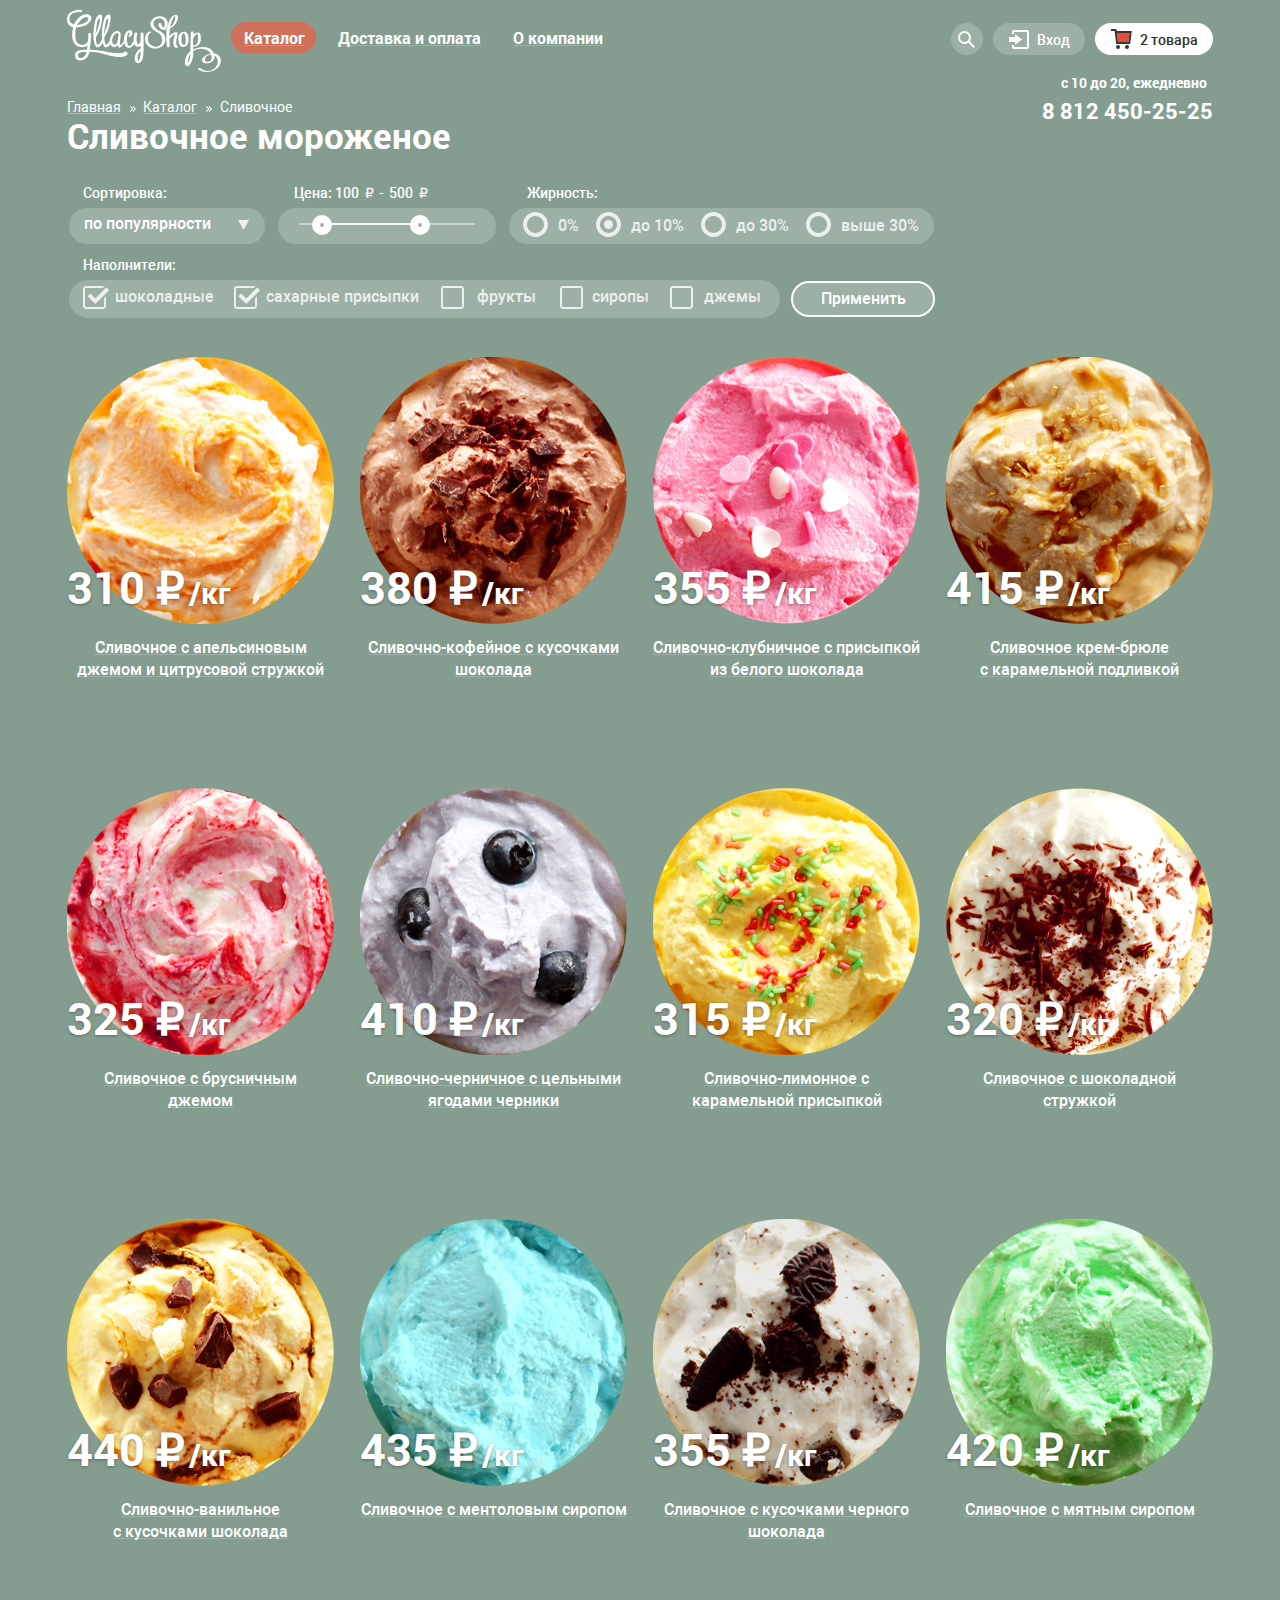
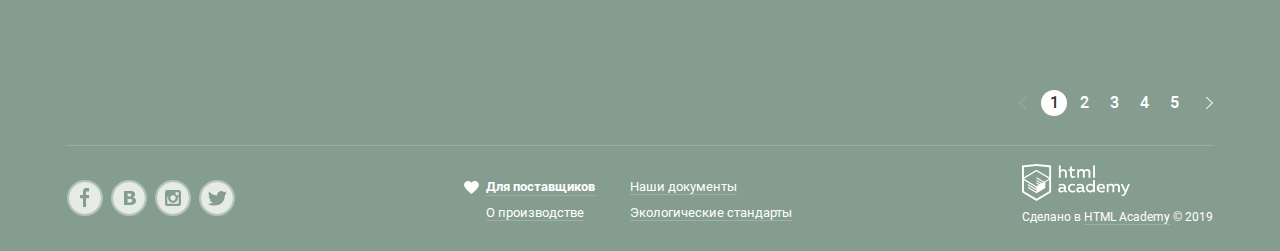
==== commit f5b03f94: "Доработал по замечаниям" ====
--- a/catalog.html
+++ b/catalog.html
@@ -27,8 +27,8 @@
 
       <nav class="header-menu">
         <ul class="header-menu-list">
-          <li class="header-menu-item">
-            <a class="header-menu-reff hidden-menu-open current-page" href="#">Каталог</a>
+          <li class="header-menu-item  current-page">
+            <a class="header-menu-reff hidden-menu-open" href="#">Каталог</a>
 
             <div class="hidden-menu">
               <h2 class="hidden-menu-title">Новинки</h2>
@@ -66,11 +66,11 @@
       <ul class="header-login-menu">
         <li class="login-menu-item">
           <form action="https://echo.htmlacademy.ru" class="search-form" method="get">
+            <a class="login-menu-btn search-btn" aria-label="Найти на сайте"></a>
+
             <label for="search-on-document" class="visually-hidden">Поиск на сайте</label>
 
             <input id="search-on-document" class="search-field" type="search" placeholder="Крем-брюле">
-
-            <button class="login-menu-btn search-btn" type="submit" aria-label="Найти"></button>
           </form>
         </li>
 
@@ -99,9 +99,11 @@
         <li class="login-menu-item">
           <button class="login-menu-btn basket-btn has-product" type="button">2 товара</button>
 
-          <form action="https://echo.htmlacademy.ru" class="basket-form has-product" method="get">
+          <div class="basket-form has-product">
             <ul class="product-items-list">
               <li class="product-item-basket">
+                <button class="remove-btn" type="button"></button>
+
                 <img src="img/item_1_small.png" height="33" width="33" alt="мини фото товара 1"/>
 
                 <span>Пломбир с апельсиновым джемом</span>
@@ -114,6 +116,8 @@
               </li>
 
               <li class="product-item-basket">
+                <button class="remove-btn" type="button"></button>
+
                 <img src="img/item_2_small.png" height="33" width="33" alt="мини фото товара 2"/>
 
                 <span>Клубничный пломбир с присыпкой из белого шоколада</span>
@@ -133,9 +137,9 @@
                 <span>750 руб.</span>
               </div>
 
-              <button class="gl-btn buy-btn" type="submit">Оформить заказ</button>
+              <a class="gl-btn buy-btn">Оформить заказ</a>
             </div>
-          </form>
+          </div>
         </li>
       </ul>
 
@@ -533,7 +537,7 @@
           </svg>
         </a>
 
-        <small class="academy-text">Сделано в HTML Academy © 2019</small>
+        <small class="academy-text">Сделано в <a href="https://htmlacademy.ru/intensive/htmlcss">HTML Academy</a> © 2019</small>
       </div>
     </footer>
   </body>
--- a/css/style.mini.css
+++ b/css/style.mini.css
@@ -1,2 +1,2 @@
 
-@-webkit-keyframes bounce{0%{transform:translateY(-2000px)}70%{transform:translateY(30px)}90%{transform:translateY(-10px)}to{transform:translateY(0)}}@keyframes bounce{0%{transform:translateY(-2000px)}70%{transform:translateY(30px)}90%{transform:translateY(-10px)}to{transform:translateY(0)}}@-webkit-keyframes shake{0%,to{transform:translateX(0)}10%,30%,50%,70%,90%{transform:translateX(-10px)}20%,40%,60%,80%{transform:translateX(10px)}}@keyframes shake{0%,to{transform:translateX(0)}10%,30%,50%,70%,90%{transform:translateX(-10px)}20%,40%,60%,80%{transform:translateX(10px)}}@font-face{font-family:"Roboto";src:url(../fonts/roboto.woff2) format("woff2"),url(../fonts/roboto.woff) format("woff");font-weight:400;font-style:normal}@font-face{font-family:"Roboto Bold";src:url(../fonts/robotobold.woff2) format("woff2"),url(../fonts/robotobold.woff) format("woff");font-weight:700;font-style:normal}@font-face{font-family:"Roboto Medium";src:url(../fonts/robotomedium.woff2) format("woff2"),url(../fonts/robotomedium.woff) format("woff");font-weight:500;font-style:normal}:root{--basic-white: #FFFFFF;--basic-dark: #323232;--basic-gray: #EDEDED;--border-gray: #D3D3D2;--border-basket: #CACAC7;--basic-basket-price: #ABABAB;--basic-red-light: #F26843;--basic-red-dark: #E74A35;--shadow-dark: #696969;--shadow-red: #AC1000;--shadow-red-dark: #942718;--reff-dark: #353535;--reff-red: #FFBC9E;--reff-red2: #E84D37;--basic-placeholder: #999999;--basic-form-dark: #5A5A5A;--close-btn-dark: #231F20;--background-white: #F8F7F4;--background-green: #849D8F;--background-gray: #8996A6;--background-red: #9D8B84;--background-red-light: #FBDED7;--background-red-bright: #F6B5A5;--background-red-dark: #D07058;--background-contact-field: #FEFEFE;--opacity-black-007: rgba(0, 0, 0, 0.07);--opacity-black-02: rgba(0, 0, 0, 0.2);--opacity-black-04: rgba(0, 0, 0, 0.4);--opacity-gray-052: rgba(178, 178, 178, 0.52);--opacity-black-03: rgba(171, 171, 171, 0.3);--opacity-gray-02: rgba(50, 50, 50, 0.2);--opacity-gray-03: rgba(50, 50, 50, 0.3);--opacity-text-gray: rgba(49, 50, 53, 0.5);--opacity-white-02: rgba(255, 255, 255, 0.2);--opacity-white-03: rgba(255, 255, 255, 0.3);--opacity-white-04: rgba(255, 255, 255, 0.4);--opacity-white-05: rgba(255, 255, 255, 0.5);--opacity-white-07: rgba(255, 255, 255, 0.7);--opacity-price-range-scale: rgba(248, 247, 244, 0.5);--opacity-red-03: rgba(255, 188, 158, 0.3);--opacity-red-064: rgba(172, 16, 0, 0.64);--opacity-red-025: rgba(172, 16, 0, 0.25);--opacity-red-076: rgba(160, 32, 11, 0.76);--form-field-border-focus: rgba(46, 136, 228, 0.52)}.visually-hidden{position:absolute;width:1px;height:1px;margin:-1px;border:0;padding:0;clip:rect(0 0 0 0);overflow:hidden}body{min-width:1180px;margin:0;padding:0;font-family:"Roboto",Arial,sans-serif;font-style:normal;font-weight:400;font-size:16px;line-height:22px;color:var(--basic-white)}a{text-decoration:none}img{max-width:100%;height:auto}.document-page{height:100%}.container{width:1146px;padding:0 27px;margin:0 auto}.gl-btn{padding:0;font-family:"Roboto Bold",Arial,sans-serif;font-style:normal;font-weight:700;font-size:18px;color:var(--basic-white);background:linear-gradient(180deg,var(--basic-red-light) 0%,var(--basic-red-dark) 100%);border:0;cursor:pointer}.gl-btn:focus,.sort-select>option:focus{outline:0}.gl-btn:focus,.gl-btn:hover{background:linear-gradient(0deg,var(--opacity-white-02),var(--opacity-white-02)),linear-gradient(180deg,var(--basic-red-light) 0%,var(--basic-red-dark) 100%);box-shadow:0 2px 2px var(--shadow-red)}.gl-btn:active{background:linear-gradient(0deg,var(--opacity-black-007),var(--opacity-black-007)),linear-gradient(180deg,var(--basic-red-light) 0%,var(--basic-red-dark) 100%);box-shadow:inset 0 2px 2px var(--shadow-red-dark)}.page-body{min-height:100%;display:grid;grid-template-rows:-webkit-min-content 1fr -webkit-min-content;grid-template-rows:min-content 1fr min-content;align-content:start;background-repeat:no-repeat;background-position:50% 82px}.page-wrapper-1{background-image:url("../img/Group 1.png")}.catalog-wrapper-1,.page-wrapper-1{background-color:var(--background-green)}.page-wrapper-2{background-color:var(--background-gray);background-image:url("../img/Group 2.png")}.page-wrapper-3{background-color:var(--background-red);background-image:url("../img/Group 3.png")}.main-header{display:grid;grid-template-rows:-webkit-min-content -webkit-min-content 1fr;grid-template-rows:min-content min-content 1fr;grid-template-columns:154px 1fr 1fr;margin-bottom:20px}.index-logo,.main-logo{grid-column:1/2;grid-row:1/2;margin-top:9px}.main-logo{display:inline-block}.htmlacademy-reff:active>.htmlacademy-svg path,.htmlacademy-reff:focus>.htmlacademy-svg path,.htmlacademy-reff:hover>.htmlacademy-svg path,.main-logo:active>.logo-svg g,.main-logo:focus>.logo-svg g,.main-logo:hover>.logo-svg g{fill:var(--reff-red)}.header-menu{grid-column:2/3;grid-row:1/2;padding-left:9px;margin-top:22px}.header-menu-list{margin:0;padding:0;list-style:none}.header-menu-item{display:inline-block;position:relative;margin-right:29px;text-align:center;line-height:33px;vertical-align:baseline}.header-menu-item:first-child{width:87px;margin-right:17px}.header-menu-item a{font-family:"Roboto Bold",Arial,sans-serif;font-style:normal;font-weight:700;line-height:18px;color:var(--basic-white);border-bottom:1px solid var(--opacity-white-02)}.header-menu-reff:not(.hidden-menu-open):not(.current-page):active,.header-menu-reff:not(.hidden-menu-open):not(.current-page):focus,.header-menu-reff:not(.hidden-menu-open):not(.current-page):hover{color:var(--reff-red);border-bottom:1px solid var(--opacity-red-03)}.header-menu-item .hidden-menu-open:not(.current-page):focus,.header-menu-item:first-child:hover>.hidden-menu-open:not(.current-page){display:inline-block;width:85px;height:31px;padding-left:2px;color:var(--basic-dark);text-align:center;vertical-align:baseline;line-height:31px;background-color:var(--basic-white);border-radius:26px}.hidden-menu-open:active{background:var(--basic-gray);box-shadow:inset 0 2px 1px var(--shadow-dark)}.header-menu-item .current-page:active,.header-menu-item .current-page:focus,.header-menu-item:first-child:hover>.current-page,.header-menu-item:first-child>.current-page{display:inline-block;width:85px;height:31px;padding-left:2px;color:var(--basic-white);text-align:center;vertical-align:baseline;line-height:31px;background-color:var(--background-red-dark);box-shadow:none;border-radius:26px}.hidden-menu-open{margin-bottom:5px}.hidden-menu{display:none;position:absolute;left:-6px;min-width:143px;min-height:171px;background:var(--basic-white);box-shadow:0 20px 20px var(--opacity-black-04);border-radius:4px;z-index:3}.hidden-menu-title{margin:10px 5px 0;padding-bottom:9px;padding-left:16px;color:var(--basic-dark);font-size:14px;line-height:18px;text-align:left;border-bottom:1px solid var(--opacity-gray-02)}.hidden-menu-list{list-style:none;padding:0;margin-top:6px}.hidden-menu-item{margin-bottom:5px;text-align:left}.hidden-menu-item a{display:block;width:100%;height:27px;margin-bottom:-1px;padding-left:21px;font-family:"Roboto",Arial,sans-serif;font-style:normal;font-weight:400;color:var(--basic-dark);font-size:14px;line-height:27px;box-sizing:border-box}.hidden-menu-item .page-here{color:var(--basic-white);background:var(--background-red-dark);cursor:default}.hidden-reff:not(.page-here):focus,.hidden-reff:not(.page-here):hover{color:var(--basic-dark);background:var(--background-red-light);border:0}.hidden-reff:not(.page-here):active{color:var(--basic-dark);background:var(--background-red-bright)}.header-menu-item:hover .hidden-menu,.hidden-menu-open:focus+.hidden-menu{display:block}.header-login-menu{display:flex;grid-column:3/-1;grid-row:1/2;justify-self:end;margin-top:23px;margin-bottom:0;padding:0;list-style:none}.login-menu-item{position:relative;display:inline-block;vertical-align:top}.login-menu-btn{height:32px;font-family:"Roboto Medium",Arial,sans-serif;font-style:normal;font-weight:500;font-size:14px;line-height:32px;color:var(--basic-white);background-color:var(--opacity-white-02);border:0;border-radius:20px}.login-menu-btn:focus,.login-menu-item:hover .login-menu-btn{color:var(--basic-dark);background-color:var(--basic-white)}.search-btn{position:absolute;top:0;right:10px;width:32px;padding-top:3px}.login-menu-item:hover .search-btn{top:-36px;right:0}.search-btn::before{content:url(../img/loupe_white.svg);align-self:center}.login-menu-item:hover .search-btn::before,.search-btn:focus::before{content:url(../img/loupe_black.svg)}.login-btn{width:92px;margin-right:10px}.login-btn::before{content:url(../img/entrance_white.svg);margin-right:8px;vertical-align:-11%}.login-btn:focus::before,.login-menu-item:hover .login-btn::before{content:url(../img/entrance_black.svg)}.login-menu-item:hover .login-form{display:flex}.basket-btn{width:100px}.basket-btn::before{content:url(../img/basket_white.svg);margin-right:8px;vertical-align:-11%}.basket-btn:focus::before,.login-menu-item:hover .basket-btn::before{content:url(../img/basket_black.svg)}.basket-btn.has-product{width:118px;color:var(--basic-dark);background-color:var(--basic-white)}.basket-btn.has-product::before{content:url(../img/basket-red.svg);margin-right:8px;vertical-align:-11%}.basket-btn.has-product:focus::before,.login-menu-item:hover .basket-btn.has-product::before{content:url(../img/basket-red.svg)}.search-field{display:none}.login-menu-item:hover .search-form{display:flex;justify-content:center;align-items:center;position:absolute;top:36px;right:10px;width:341px;height:84px;background:var(--background-white);box-shadow:0 20px 20px var(--opacity-black-04);border-radius:4px}.login-menu-item:hover .search-field{display:block;width:311px;height:44px;padding-left:14px;font-family:"Roboto Bold",Arial,sans-serif;font-style:normal;font-weight:700;font-size:15px;line-height:42px;letter-spacing:-.03em;background:var(--basic-white);border:1px solid var(--border-gray);box-sizing:border-box;border-radius:4px}.search-field::-webkit-input-placeholder{font-family:"Roboto",Arial,sans-serif;font-style:normal;font-weight:400;font-size:15px;line-height:16px;color:var(--basic-placeholder)}.search-field::-moz-placeholder{font-family:"Roboto",Arial,sans-serif;font-style:normal;font-weight:400;font-size:15px;line-height:16px;color:var(--basic-placeholder)}.search-field::placeholder{font-family:"Roboto",Arial,sans-serif;font-style:normal;font-weight:400;font-size:15px;line-height:16px;color:var(--basic-placeholder)}.login-menu-item .search-field:hover{border:2px solid var(--opacity-gray-052)}.login-menu-item .search-field:focus{outline:0;border:2px solid var(--form-field-border-focus)}.login-form{display:none;flex-wrap:wrap;position:absolute;top:36px;right:10px;width:277px;height:214px;background:var(--background-white);box-shadow:0 20px 20px var(--opacity-black-04);border-radius:4px;z-index:10}.text-field{width:241px;height:44px;margin:0 auto;padding-left:16px;font-family:"Roboto Bold",Arial,sans-serif;font-style:normal;font-weight:700;font-size:14px;line-height:42px;background:var(--basic-white);border:1px solid var(--border-gray);box-sizing:border-box;border-radius:4px}.text-field:first-of-type{margin-top:20px}.text-field::-webkit-input-placeholder{font-family:"Roboto",Arial,sans-serif;font-style:normal;font-weight:400;font-size:14px;line-height:16px;color:var(--basic-placeholder)}.text-field::-moz-placeholder{font-family:"Roboto",Arial,sans-serif;font-style:normal;font-weight:400;font-size:14px;line-height:16px;color:var(--basic-placeholder)}.text-field::placeholder{font-family:"Roboto",Arial,sans-serif;font-style:normal;font-weight:400;font-size:14px;line-height:16px;color:var(--basic-placeholder)}.text-field:hover{border:2px solid var(--opacity-gray-052)}.text-field:focus{outline:0;border:2px solid var(--form-field-border-focus)}.enter-btn{width:103px;height:44px;margin-left:19px;padding:0;line-height:16px;box-shadow:0 1px 2px var(--opacity-red-025);border-radius:26px}.login-reff{display:flex;flex-direction:column;margin-top:2px;margin-left:20px}.login-reff a{margin-bottom:6px;font-family:"Roboto",Arial,sans-serif;font-style:normal;font-weight:400;font-size:13px;line-height:15px;color:var(--basic-dark);-webkit-text-decoration:underline solid var(--opacity-gray-03);text-decoration:underline solid var(--opacity-gray-03)}.login-reff a:active,.login-reff a:focus,.login-reff a:hover{color:var(--reff-red2);-webkit-text-decoration:underline solid var(--opacity-red-03);text-decoration:underline solid var(--opacity-red-03)}.basket-form{display:none}.login-menu-item:hover .basket-form.has-product{display:block;position:absolute;top:36px;right:0;width:539px;height:242px;background:var(--background-white);box-shadow:0 20px 20px var(--opacity-black-04);border-radius:4px;z-index:10}.product-items-list{margin:0 15px;padding:15px 0;list-style:none;border-bottom:1px solid var(--border-basket)}.product-item-basket{display:flex;align-items:start;margin-bottom:16px;padding-left:6px}.product-item-basket:last-child{margin-bottom:0}.product-item-basket::before{content:url(../img/cross-small.svg);margin-top:10px}.product-item-basket img{margin-top:5px;margin-left:9px;margin-right:13px}.product-item-basket span,.total-price span{font-style:normal;line-height:16px;color:var(--basic-dark)}.product-item-basket span{display:inline-block;max-width:216px;margin-top:14px;font-family:"Roboto",Arial,sans-serif;font-weight:400;font-size:13px;vertical-align:baseline}.qty-product{margin-left:31px}.product-item-basket .item-price{color:var(--basic-basket-price)}.total-amount{margin-left:26px}.product-order{display:flex;flex-direction:column;align-items:flex-end;margin-top:12px;margin-right:13px}.total-price span{font-family:"Roboto Bold",Arial,sans-serif;font-weight:700;font-size:15px}.buy-btn{width:172px;height:44px;margin-top:11px;line-height:16px;box-shadow:0 1px 2px var(--opacity-red-025);border-radius:26px}.breadcrumbs{grid-column:1/3;grid-row:2/3;display:flex;flex-direction:column-reverse;padding-top:20px}.breadcrumbs-list li,.catalog-title{font-style:normal;color:var(--basic-white)}.catalog-title{margin-top:-6px;margin-bottom:0;font-family:"Roboto Bold",Arial,sans-serif;font-weight:700;font-size:35px;line-height:41px}.breadcrumbs-list{margin:0;padding:0;list-style:none}.breadcrumbs-list li{display:inline-block;font-family:"Roboto",Arial,sans-serif;font-weight:400;font-size:14px;line-height:16px;vertical-align:top}.breadcrumbs-list li:nth-child(2){margin-left:5px}.breadcrumbs-list li:last-child{margin-left:5px}.breadcrumbs-list li:nth-child(2)::before{content:url(../img/icon-right-small.svg);margin-right:4px}.breadcrumbs-list li:last-child::before{content:url(../img/icon-right-small.svg);margin-right:8px}.breadcrumbs-list a{color:var(--basic-white);-webkit-text-decoration:underline solid var(--opacity-white-03);text-decoration:underline solid var(--opacity-white-03)}.breadcrumbs-list a:focus,.breadcrumbs-list a:hover,.breadcrumbs-lista:active{color:var(--reff-red);-webkit-text-decoration:underline solid var(--opacity-red-03);text-decoration:underline solid var(--opacity-red-03)}.header-contact{grid-column:3/-1;grid-row:2/3;justify-self:end;margin-top:2px}.header-contact.catalog-page{margin-top:-4px}.header-contact a,.header-contact p{font-family:"Roboto Bold",Arial,sans-serif;font-style:normal;font-weight:700}.header-contact p{margin-top:0;margin-left:19px;margin-bottom:8px;font-size:14px;line-height:16px}.header-contact a{font-size:22px;line-height:24px;color:var(--basic-white)}.header-contact a:active,.header-contact a:focus,.header-contact a:hover{color:var(--reff-red)}.slider{position:relative;grid-column:1/-1;grid-row:3/-1;padding-top:271px;text-align:center;color:var(--basic-white)}.slider-list{margin:0;padding:0;list-style:none}.slide{display:none}.slide-current{display:block}.button,.slide-title{font-family:"Roboto Bold",Arial,sans-serif;font-style:normal;font-weight:700}.slide-title{width:700px;margin:0 auto 27px;font-size:60px;line-height:60px}.button{display:inline-block;padding:12px 44px;font-size:31px;line-height:41px;text-align:center;color:#fff;vertical-align:top;text-decoration:none;text-shadow:0 2px 5px var(--opacity-red-076);background:#f26843;background:linear-gradient(180deg,var(--basic-red-light),var(--basic-red-dark));border-radius:50px;box-shadow:0 2px 2px var(--opacity-red-064);border:0;cursor:pointer}.button:hover{background:linear-gradient(0deg,var(--opacity-white-02),var(--opacity-white-02)),linear-gradient(180deg,var(--basic-red-light) 0%,var(--basic-red-dark) 100%);box-shadow:0 2px 2px var(--shadow-red)}.button:active{background:linear-gradient(0deg,var(--opacity-black-007),var(--opacity-black-007)),linear-gradient(180deg,var(--basic-red-light) 0%,var(--basic-red-dark) 100%);box-shadow:inset 0 2px 2px var(--shadow-red-dark)}.slider-controls{position:absolute;bottom:24px;left:0;display:flex;width:79px;justify-content:space-between;z-index:20}.slider-controls button{padding:0;width:21px;height:21px;background-color:transparent;border:2px solid var(--basic-white);border-radius:50%;cursor:pointer;outline:0}.slider-control:focus,.slider-control:hover{background-color:var(--opacity-white-04)}.slider-control.current,.slider-control:active{background-color:var(--basic-white)}.promo-action{margin-top:19px}.promo-action-list{display:flex;justify-content:space-between;padding:0;list-style:none}.promo-action-item{display:flex;flex-direction:column;width:560px;min-height:229px;padding-left:17px;padding-right:22px;border:0;border-radius:16px;box-sizing:border-box}.promo-action-item:first-child{background-image:url(../img/background-banner-1.png)}.promo-action-item:last-child{background-image:url(../img/background-banner-2.png)}.promo-item-title{margin-top:14px;margin-bottom:0;font-size:35px;line-height:41px}.product-price-wrapper span,.promo-item-text,.promo-item-title{font-family:"Roboto Bold",Arial,sans-serif;font-style:normal;font-weight:700;color:var(--basic-white)}.promo-item-text{margin-top:17px;font-size:18px;line-height:22px}.promo-item-btn{margin-top:25px;display:inline-block;align-self:flex-end;padding:13px 22px;box-shadow:0 2px 2px var(--opacity-red-064);border-radius:70px}.product-hit{margin-top:34px;margin-bottom:78px}.product-list{display:flex;justify-content:space-between;flex-wrap:wrap;padding:0;margin:0;list-style:none}.product-item{position:relative;display:flex;flex-direction:column;align-items:center;width:267px;min-height:320px;padding-top:6px;background-color:transparent}.hit-wrapper::before{content:url(../img/hit.svg);position:absolute;top:6px;left:0;width:61px;height:61px;z-index:5}.product-title{margin:0;font-family:"Roboto Medium",Arial,sans-serif;font-style:normal;font-weight:500;font-size:16px;line-height:22px;text-align:center;color:var(--basic-white);-webkit-text-decoration:underline solid var(--opacity-white-02);text-decoration:underline solid var(--opacity-white-02);-webkit-text-decoration-skip-ink:none;text-decoration-skip-ink:none}.product-img{order:-2;z-index:-1}.product-price-wrapper{align-self:flex-start;order:-1;margin-top:-60px;margin-bottom:27px}.product-price-wrapper span{text-shadow:0 1px 3px var(--opacity-text-gray)}.product-price{font-size:45px;line-height:45px}.product-weight{font-size:30px;line-height:35px}.under-hover{position:absolute;top:0;left:-13px;display:none;flex-direction:column;justify-content:flex-end;align-items:center;width:293px;height:402px;padding-bottom:21px;background:var(--opacity-white-02);box-shadow:0 20px 20px var(--opacity-black-02);border-radius:4px;box-sizing:border-box;z-index:5}.show-btn{position:relative;padding:11px 17px;margin-top:7px;line-height:24px;text-align:center;border-radius:50px;z-index:6}.product-item:hover .under-hover{display:flex}.shop-intro{height:306px;padding:24px 20px;margin-top:-38px;background:url(../img/pattern_2.png);background-size:contain;border-radius:16px;box-sizing:border-box}.shop-intro-title{margin-top:0;margin-bottom:16px;font-family:"Roboto Medium",Arial,sans-serif;font-style:normal;font-weight:500;font-size:24px;line-height:30px;color:var(--basic-dark);letter-spacing:.003em}.shop-intro-list{display:flex;flex-wrap:wrap;justify-content:space-between;padding:0;margin:0}.shop-intro-item{display:inline-flex;width:540px;margin-bottom:22px}.shop-intro-item:last-child,.shop-intro-item:nth-child(3){margin-bottom:0}.shop-intro-item:first-child::before{content:url(../img/ice-cream.svg);margin-right:6px;margin-top:-9px}.shop-intro-item:nth-child(2)::before{content:url(../img/cow.svg);margin-right:6px;margin-top:-9px}.shop-intro-item:nth-child(3)::before{content:url(../img/eco.svg);margin-right:6px;margin-top:-9px}.shop-intro-item:last-child::before{content:url(../img/thermometer.svg);margin-right:6px;margin-top:-9px}.shop-intro-text{margin:0;font-family:"Roboto",Arial,sans-serif;font-style:normal;font-weight:400;font-size:16px;line-height:22px;color:var(--basic-dark)}.news-and-subscribe{display:flex;justify-content:space-between;margin:40px 0}.news-in-blog,.subscribe-box{width:560px;height:220px;border-radius:16px;box-sizing:border-box}.news-in-blog{padding:18px 20px;background-image:url(../img/background-news.png);background-repeat:no-repeat;background-size:contain}.news-reff,.news-title{font-style:normal;color:var(--basic-dark)}.news-title{margin-top:0;margin-bottom:2px;font-family:"Roboto Medium",Arial,sans-serif;font-weight:500;font-size:16px;line-height:22px}.news-reff{font-family:"Roboto Bold",Arial,sans-serif;font-weight:700;font-size:24px;line-height:30px;-webkit-text-decoration:underline solid var(--reff-dark);text-decoration:underline solid var(--reff-dark);-webkit-text-decoration-skip-ink:none;text-decoration-skip-ink:none;cursor:pointer}.news-reff:active,.news-reff:hover{color:var(--reff-red2);-webkit-text-decoration:underline solid var(--opacity-red-03);text-decoration:underline solid var(--opacity-red-03)}.subscribe-box{display:flex;justify-content:center;align-items:center;background-image:url(../img/background-mail.png)}.subscribe-wrapper{width:548px;height:210px;padding:25px 20px;background-color:var(--background-white);border-radius:16px;box-sizing:border-box}.subscribe-text{margin:0;font-family:"Roboto",Arial,sans-serif;font-style:normal;font-weight:400;font-size:16px;line-height:22px;color:var(--basic-form-dark)}.subscribe-form{display:flex;justify-content:space-between;margin-top:40px}.subscribe-field{width:368px;height:44px;padding-left:14px;font-family:"Roboto",Arial,sans-serif;font-style:normal;font-weight:400;font-size:16px;line-height:24px;background:var(--basic-white);border:1px solid var(--opacity-gray-052);box-sizing:border-box;border-radius:6px}.subscribe-field::-webkit-input-placeholder{color:var(--basic-placeholder)}.subscribe-field::-moz-placeholder{color:var(--basic-placeholder)}.subscribe-field::placeholder{color:var(--basic-placeholder)}.subscribe-btn{width:130px;height:44px;border-radius:70px}.main-map{position:relative;width:1200px;height:430px;margin:0 auto}.main-map::before{content:url(../img/pin.svg);position:absolute;top:136px;left:266px;z-index:1}.main-map iframe,.main-map img{position:absolute;top:0;left:0;width:100%;height:430px;z-index:0}.main-map iframe{z-index:2}.contact-field{position:absolute;top:62px;right:27px;width:303px;height:306px;display:flex;flex-direction:column;align-items:flex-start;padding:30px 25px;background:var(--background-contact-field);border-radius:16px;box-sizing:border-box;z-index:3}.contact-text{margin:0;font-family:"Roboto",Arial,sans-serif;font-style:normal;font-weight:400;font-size:14px;line-height:20px;color:var(--basic-dark)}.contact-adress,.contact-phone-reff{margin-top:0;margin-bottom:20px;font-family:"Roboto Bold",Arial,sans-serif;font-style:normal;font-weight:700;font-size:18px;line-height:24px;color:var(--basic-dark)}.contact-phone-reff{margin-top:2px;margin-bottom:0}.contact-phone-reff:active,.contact-phone-reff:hover{color:var(--reff-red)}.feedback-btn{align-self:center;width:253px;height:43px;margin-top:29px;border-radius:70px}.catalog-filter{margin-top:9px}.filter-form{display:flex;flex-wrap:wrap}.filter-form fieldset{display:flex;flex-direction:column;margin-right:11px;padding:0;border:0}.filter-form label,.sort-select{font-family:"Roboto Medium",Arial,sans-serif;font-style:normal;font-weight:500;color:var(--basic-white)}.filter-form label{margin-bottom:7px;font-size:14px;line-height:16px}.sort-field label{margin-left:14px}.sort-select{position:relative;width:196px;height:36px;padding-left:15px;padding-bottom:5px;font-size:16px;line-height:18px;background:var(--opacity-white-02);background-image:url(../img/icon-down-white.svg);background-repeat:no-repeat;background-position:169px 12px;border:0;border-radius:20px;-webkit-appearance:none;-moz-appearance:none;appearance:none}.sort-select:focus{color:var(--basic-dark);background:var(--basic-white);background-image:url(../img/icon-down-black.svg);background-repeat:no-repeat;background-position:169px 12px;outline:0}.sort-select>option{margin-top:10px;font-family:"Roboto",Arial,sans-serif;font-style:normal;font-weight:400;font-size:14px;line-height:16px;color:var(--basic-dark)}.range-filter{display:flex;flex-direction:column-reverse;width:218px}.range-controls{position:relative;height:36px;padding:0 21px;background:var(--opacity-white-02);border-radius:20px}.range-controls .scale{height:2px;margin-top:15px;padding-left:15px;background:var(--opacity-price-range-scale)}.range-controls .bar{width:60%;height:2px;background:var(--background-white);opacity:1}.range-controls .toggle{position:absolute;top:7px;left:0;width:4px;height:4px;padding:0;border:8px solid var(--basic-white);border-radius:50%;background-color:var(--basic-basket-price);box-shadow:0 2px 2px var(--opacity-black-03);cursor:pointer}.range-controls .toggle-min{left:34px}.range-controls .toggle-max{left:132px}.price-controls{display:flex;margin-left:16px}.price-controls input{display:inline;width:30px;padding:0;margin:0;font-family:inherit;font-size:inherit;text-align:left;color:var(--basic-white);border:0;background:0 0}.filter-form .max-price,.filter-form .min-price{line-height:16px}.filter-form .max-price{margin-left:5px}.max-price input{margin-left:2px}.fat-range-title{margin-left:18px;margin-bottom:7px;font-family:"Roboto Medium",Arial,sans-serif;font-style:normal;font-weight:500;font-size:14px;line-height:16px;color:var(--basic-white)}.fat-range-list{display:flex;align-items:center;width:425px;height:36px;margin:0;padding-left:14px;background:var(--opacity-white-02);border:0;border-radius:20px;box-sizing:border-box;list-style:none}.fat-range-item{margin-right:17px}.fat-range-item:last-child{margin-right:0}.filter-input-checkbox+label,.filter-radio+label{font-family:"Roboto Medium",Arial,sans-serif;font-style:normal;font-weight:500;font-size:16px;line-height:18px;color:var(--basic-white);opacity:.8}.filter-radio+label:before{content:url(../img/radio-off.svg);margin-right:10px;vertical-align:-33%}.filter-radio:checked+label:before{content:url(../img/radio-on.svg)}.filter-input-checkbox:focus+label,.filter-input-checkbox:hover+label,.filter-radio:focus+label,.filter-radio:hover+label{opacity:1}.filter-input-checkbox:disabled+label:before,.filter-radio:disabled+label:before{opacity:.4}.filter-fillers{margin-top:13px}.fillers-title{margin-left:14px;margin-bottom:7px;font-family:"Roboto Medium",Arial,sans-serif;font-style:normal;font-weight:500;font-size:14px;line-height:16px;color:var(--basic-white)}.fillers-list{display:flex;align-items:center;width:711px;height:38px;margin:0;padding-left:14px;padding-top:5px;background:var(--opacity-white-02);border:0;border-radius:20px;box-sizing:border-box;list-style:none}.fillers-item{margin-right:20px}.fillers-item:nth-child(2){margin-right:22px}.fillers-item:nth-child(3){margin-right:24px}.fillers-item:nth-child(4){margin-right:21px}.fillers-item:last-child{margin-right:0}.filter-input-checkbox+label:before{content:url(../img/checkbox-off.svg);display:inline-block;width:27px;margin-right:5px;vertical-align:-38%}.fillers-item:nth-of-type(3) label:before{margin-right:9px}.fillers-item:nth-of-type(4) label:before{margin-right:5px}.fillers-item:nth-of-type(5) label:before{margin-right:7px}.filter-input-checkbox:checked+label:before{content:url(../img/checkbox-on.svg)}.filter-btn{width:144px;height:36px;margin-top:37px;font-family:"Roboto Medium",Arial,sans-serif;font-style:normal;font-weight:500;font-size:16px;line-height:18px;color:var(--basic-white);background:var(--opacity-white-02);border:2px solid var(--basic-white);box-sizing:border-box;border-radius:20px}.filter-btn:focus,.filter-btn:hover{color:var(--basic-dark);background:var(--basic-white);outline:0}.filter-btn:active{border:0;box-shadow:inset 0 2px 1px var(--shadow-dark)}.product-catalog{margin-top:33px;margin-bottom:46px}.product-catalog .product-item{margin-bottom:30px}.pagination-menu{display:flex;justify-content:flex-end;padding-bottom:29px;border-bottom:1px solid var(--opacity-white-02)}.pagination-list{display:flex;align-items:center;margin:0;padding:0;list-style:none}.pagination-item{display:flex;justify-content:center;align-items:center}.pagination-item:first-child{margin-right:5px}.page-number-list{display:flex;padding:0;list-style:none}.pagination-item-number{display:inline-block;margin-right:4px;vertical-align:baseline}.pagination-item-number:last-child{margin-right:0}.pagination-item a{display:inline-block;width:26px;height:26px;font-family:"Roboto Medium",Arial,sans-serif;font-style:normal;font-weight:500;font-size:16px;line-height:26px;color:var(--basic-white);text-align:center}.go-back,.go-forward{background-image:url(../img/icon-arrow.svg);background-repeat:no-repeat;background-position:center}.go-forward{background-position-x:right;background-position-y:center}.go-back{transform:rotate(180deg)}.pagination-item .go-back:not(.disabled),.pagination-item .go-forward:not(.disabled){opacity:1}.pagination-item .active-now{color:var(--basic-dark);background-color:var(--basic-white);border-radius:50%;cursor:default;pointer-events:none}.pagination-item .disabled{cursor:default;pointer-events:none;opacity:.2}.pagination-item a:hover:not(.disabled):not(.active-now){cursor:pointer}.pagination-item .page-link:hover:not(.active-now){background-color:var(--opacity-white-02);border-radius:50%}.pagination-item a:focus{outline:0}.pagination-item-number .page-link:active:not(.active-now){color:var(--basic-dark);background-color:var(--basic-white);border-radius:50%}.main-footer,.social-reff-list{display:flex;justify-content:space-between}.main-footer{padding-top:17px}.social-reff-list{width:168px;height:32px;margin-top:17px;margin-bottom:0;padding:0;list-style:none}.social-reff,.social-reff-item{display:inline-block;vertical-align:baseline}.social-reff{width:36px;height:36px;border:2px solid var(--opacity-white-05);border-radius:50%;box-sizing:border-box;opacity:.8}.social-reff:hover{opacity:1}.social-reff:active{border:2px solid var(--opacity-white-07);opacity:1}.fb-reff{background-image:url(../img/fb.svg);background-repeat:no-repeat}.inst-reff,.tw-reff,.vk-reff{background-image:url(../img/vk.svg);background-repeat:no-repeat}.inst-reff,.tw-reff{background-image:url(../img/instagram.svg)}.tw-reff{background-image:url(../img/twitter.svg)}.footer-menu-list{display:flex;flex-wrap:wrap;width:330px;min-height:37px;margin-top:12px;margin-bottom:0;padding:0;list-style:none}.footer-menu-item{display:inline-block;vertical-align:baseline;width:144px}.footer-menu-item:last-child{width:186px}.footer-menu-item::before{content:"";display:inline-block;vertical-align:middle;width:22px;height:13px}.like-item::before{content:url(../img/heart.svg);vertical-align:-15%}.footer-menu-reff{font-family:"Roboto Bold",Arial,sans-serif;font-style:normal;font-weight:700;font-size:13px;line-height:18px;color:var(--basic-white);border-bottom:1px solid var(--opacity-white-02)}.footer-menu-reff:active,.footer-menu-reff:hover{color:var(--reff-red);border-bottom:1px solid var(--opacity-red-03)}.footer-menu-item:hover.like-item::before{content:url(../img/heart-red.svg)}.academy-block{display:flex;flex-direction:column}.academy-text{font-family:"Roboto",Arial,sans-serif;font-style:normal;font-weight:400;font-size:12px;line-height:18px;color:var(--basic-white)}.map-popup-container,.message-popup-container{position:fixed;top:0;left:0;display:none;justify-content:center;align-items:center;width:100%;height:100%;background-color:transparent;z-index:10}.popup-show{display:flex;-webkit-animation:bounce .6s;animation:bounce .6s}.popup-error{-webkit-animation:shake .6s;animation:shake .6s}.message-popup{display:flex;flex-direction:column;position:relative;width:477px;height:441px;padding:15px 24px;background:var(--background-white);border-radius:6px;box-sizing:border-box}.message-popup-title{margin:0;font-family:"Roboto Medium",Arial,sans-serif;font-style:normal;font-weight:500;font-size:24px;line-height:28px;color:var(--basic-dark)}.close-btn{position:absolute;top:12px;right:19px;width:18px;height:17px;background-color:transparent;border:0;cursor:pointer;z-index:4}.close-btn::after,.close-btn::before{content:"";position:absolute;top:10px;left:2px;width:22px;height:2px;background-color:var(--close-btn-dark)}.close-btn::before{transform:rotate(45deg)}.close-btn::after{transform:rotate(-45deg)}.close-btn:active::after,.close-btn:active::before,.close-btn:focus::after,.close-btn:focus::before,.close-btn:hover::after,.close-btn:hover::before{background-color:var(--reff-red)}.message-form{display:flex;flex-direction:column;align-items:flex-start}.message-text-field{display:block;width:267px;height:44px;margin-top:20px;margin-left:0;padding-left:14px;font-family:"Roboto Bold",Arial,sans-serif;font-style:normal;font-weight:700;font-size:16px;line-height:20px;text-align:left;background:var(--basic-white);border:1px solid var(--opacity-gray-052);box-sizing:border-box;border-radius:4px}.message-area-field::-webkit-input-placeholder,.message-text-field::-webkit-input-placeholder{font-family:"Roboto",Arial,sans-serif;font-style:normal;font-weight:400;color:var(--basic-placeholder)}.message-area-field::-moz-placeholder,.message-text-field::-moz-placeholder{font-family:"Roboto",Arial,sans-serif;font-style:normal;font-weight:400;color:var(--basic-placeholder)}.message-area-field::placeholder,.message-text-field::placeholder{font-family:"Roboto",Arial,sans-serif;font-style:normal;font-weight:400;color:var(--basic-placeholder)}.message-area-field{display:block;width:428px;height:154px;margin-top:20px;padding-left:14px;padding-top:11px;font-family:"Roboto Bold",Arial,sans-serif;font-style:normal;font-weight:700;font-size:16px;line-height:20px;text-align:left;resize:none;background:var(--basic-white);border:1px solid var(--opacity-gray-052);box-sizing:border-box;border-radius:4px}.submit-btn{align-self:flex-end;width:140px;height:44px;margin-top:25px;border-radius:70px}.message-area-field:hover,.message-text-field:hover{border:2px solid var(--opacity-gray-052)}.message-area-field:focus,.message-text-field:focus{outline:0;border:2px solid var(--form-field-border-focus)}
+@-webkit-keyframes bounce{0%{transform:translateY(-2000px)}70%{transform:translateY(30px)}90%{transform:translateY(-10px)}to{transform:translateY(0)}}@keyframes bounce{0%{transform:translateY(-2000px)}70%{transform:translateY(30px)}90%{transform:translateY(-10px)}to{transform:translateY(0)}}@-webkit-keyframes shake{0%,to{transform:translateX(0)}10%,30%,50%,70%,90%{transform:translateX(-10px)}20%,40%,60%,80%{transform:translateX(10px)}}@keyframes shake{0%,to{transform:translateX(0)}10%,30%,50%,70%,90%{transform:translateX(-10px)}20%,40%,60%,80%{transform:translateX(10px)}}@font-face{font-family:"Roboto";src:url(../fonts/roboto.woff2) format("woff2"),url(../fonts/roboto.woff) format("woff");font-weight:400;font-style:normal}@font-face{font-family:"Roboto Bold";src:url(../fonts/robotobold.woff2) format("woff2"),url(../fonts/robotobold.woff) format("woff");font-weight:700;font-style:normal}@font-face{font-family:"Roboto Medium";src:url(../fonts/robotomedium.woff2) format("woff2"),url(../fonts/robotomedium.woff) format("woff");font-weight:500;font-style:normal}:root{--basic-white: #FFFFFF;--basic-dark: #323232;--basic-gray: #EDEDED;--border-gray: #D3D3D2;--border-basket: #CACAC7;--basic-basket-price: #ABABAB;--basic-red-light: #F26843;--basic-red-dark: #E74A35;--shadow-dark: #696969;--shadow-red: #AC1000;--shadow-red-dark: #942718;--reff-dark: #353535;--reff-red: #FFBC9E;--reff-red2: #E84D37;--basic-placeholder: #999999;--basic-form-dark: #5A5A5A;--close-btn-dark: #231F20;--background-white: #F8F7F4;--background-green: #849D8F;--background-gray: #8996A6;--background-red: #9D8B84;--background-red-light: #FBDED7;--background-red-bright: #F6B5A5;--background-red-dark: #D07058;--background-contact-field: #FEFEFE;--opacity-black-007: rgba(0, 0, 0, 0.07);--opacity-black-02: rgba(0, 0, 0, 0.2);--opacity-black-03: rgba(0, 0, 0, 0.3);--opacity-black-04: rgba(0, 0, 0, 0.4);--opacity-gray-052: rgba(178, 178, 178, 0.52);--opacity-black-03: rgba(171, 171, 171, 0.3);--opacity-gray-02: rgba(50, 50, 50, 0.2);--opacity-gray-03: rgba(50, 50, 50, 0.3);--opacity-text-gray: rgba(49, 50, 53, 0.5);--opacity-white-02: rgba(255, 255, 255, 0.2);--opacity-white-03: rgba(255, 255, 255, 0.3);--opacity-white-04: rgba(255, 255, 255, 0.4);--opacity-white-05: rgba(255, 255, 255, 0.5);--opacity-white-07: rgba(255, 255, 255, 0.7);--opacity-price-range-scale: rgba(248, 247, 244, 0.5);--opacity-red-03: rgba(255, 188, 158, 0.3);--opacity-red-064: rgba(172, 16, 0, 0.64);--opacity-red-025: rgba(172, 16, 0, 0.25);--opacity-red-076: rgba(160, 32, 11, 0.76);--form-field-border-focus: rgba(46, 136, 228, 0.52)}.visually-hidden{position:absolute;width:1px;height:1px;margin:-1px;border:0;padding:0;clip:rect(0 0 0 0);overflow:hidden}body{min-width:1180px;margin:0;padding:0;font-family:"Roboto",Arial,sans-serif;font-style:normal;font-weight:400;font-size:16px;line-height:22px;color:var(--basic-white)}a{text-decoration:none}img{max-width:100%;height:auto}.document-page{height:100%}.container{width:1146px;padding:0 27px;margin:0 auto}.gl-btn{padding:0;font-family:"Roboto Bold",Arial,sans-serif;font-style:normal;font-weight:700;font-size:18px;color:var(--basic-white);background:linear-gradient(180deg,var(--basic-red-light) 0%,var(--basic-red-dark) 100%);border:0;cursor:pointer}.gl-btn:focus,.sort-select>option:focus{outline:0}.gl-btn:focus,.gl-btn:hover{background:linear-gradient(0deg,var(--opacity-white-02),var(--opacity-white-02)),linear-gradient(180deg,var(--basic-red-light) 0%,var(--basic-red-dark) 100%);box-shadow:0 2px 2px var(--shadow-red)}.gl-btn:active{background:linear-gradient(0deg,var(--opacity-black-007),var(--opacity-black-007)),linear-gradient(180deg,var(--basic-red-light) 0%,var(--basic-red-dark) 100%);box-shadow:inset 0 2px 2px var(--shadow-red-dark)}.page-body{min-height:100%;display:grid;grid-template-rows:-webkit-min-content 1fr -webkit-min-content;grid-template-rows:min-content 1fr min-content;align-content:start;background-repeat:no-repeat;background-position:50% 82px}.page-wrapper-1{background-image:url("../img/group 1.png")}.catalog-wrapper-1,.page-wrapper-1{background-color:var(--background-green)}.page-wrapper-2{background-color:var(--background-gray);background-image:url("../img/group 2.png")}.page-wrapper-3{background-color:var(--background-red);background-image:url("../img/group 3.png")}.main-header{display:grid;grid-template-rows:-webkit-min-content -webkit-min-content 1fr;grid-template-rows:min-content min-content 1fr;grid-template-columns:154px 1fr 1fr;margin-bottom:20px}.index-logo,.main-logo{grid-column:1/2;grid-row:1/2;margin-top:9px}.main-logo{display:inline-block}.htmlacademy-reff:active>.htmlacademy-svg path,.htmlacademy-reff:focus>.htmlacademy-svg path,.htmlacademy-reff:hover>.htmlacademy-svg path,.main-logo:active>.logo-svg g,.main-logo:focus>.logo-svg g,.main-logo:hover>.logo-svg g{fill:var(--reff-red)}.header-menu{grid-column:2/3;grid-row:1/2;padding-left:9px;margin-top:22px}.header-menu-list{margin:0;padding:0;list-style:none}.header-menu-item{display:inline-block;position:relative;margin-right:2px;text-align:center;line-height:33px;vertical-align:baseline}.header-menu-item:first-child{width:87px;margin-right:4px}.header-menu-item a{display:inline-block;padding:0 13px;font-family:"Roboto Bold",Arial,sans-serif;font-style:normal;font-weight:700;line-height:18px;color:var(--basic-white);-webkit-text-decoration:underline solid var(--opacity-white-02);text-decoration:underline solid var(--opacity-white-02);-webkit-text-decoration-skip-ink:none;text-decoration-skip-ink:none;box-sizing:border-box}.header-menu-item:not(.current-page):focus .header-menu-reff,.header-menu-item:not(.current-page):hover .header-menu-reff{color:var(--basic-dark);text-align:center;vertical-align:baseline;line-height:31px;background-color:var(--basic-white);border-radius:26px}.header-menu-item:not(.current-page):active .header-menu-reff{background:var(--basic-gray);box-shadow:inset 0 2px 1px var(--shadow-dark)}.current-page .header-menu-reff:active,.current-page .header-menu-reff:focus,.header-menu-item.current-page .header-menu-reff{display:inline-block;width:85px;height:31px;color:var(--basic-white);text-align:center;vertical-align:baseline;line-height:31px;background-color:var(--background-red-dark);box-shadow:none;border-radius:26px}.hidden-menu-open{margin-bottom:5px}.hidden-menu{display:none;position:absolute;left:-6px;min-width:143px;min-height:171px;background:var(--basic-white);box-shadow:0 20px 20px var(--opacity-black-04);border-radius:4px;z-index:3}.hidden-menu-title{margin:10px 5px 0;padding-bottom:9px;padding-left:16px;color:var(--basic-dark);font-size:14px;line-height:18px;text-align:left;border-bottom:1px solid var(--opacity-gray-02)}.hidden-menu-list{list-style:none;padding:0;margin-top:6px}.hidden-menu-item{margin-bottom:5px;text-align:left}.hidden-menu-item a{display:block;width:100%;height:27px;margin-bottom:-1px;padding-left:21px;font-family:"Roboto",Arial,sans-serif;font-style:normal;font-weight:400;color:var(--basic-dark);font-size:14px;line-height:27px;box-sizing:border-box}.hidden-menu-item .page-here{color:var(--basic-white);text-decoration:none;background:var(--background-red-dark);cursor:default}.hidden-reff:not(.page-here):focus,.hidden-reff:not(.page-here):hover{color:var(--basic-dark);background:var(--background-red-light);border:0}.hidden-reff:not(.page-here):active{color:var(--basic-dark);background:var(--background-red-bright)}.header-menu-item:hover .hidden-menu,.hidden-menu-open:focus+.hidden-menu{display:block}.header-login-menu{display:flex;grid-column:3/-1;grid-row:1/2;justify-self:end;margin-top:23px;margin-bottom:0;padding:0;list-style:none}.login-menu-item{position:relative;display:inline-block;vertical-align:top}.login-menu-btn{height:32px;font-family:"Roboto Medium",Arial,sans-serif;font-style:normal;font-weight:500;font-size:14px;line-height:32px;color:var(--basic-white);background-color:var(--opacity-white-02);border:0;border-radius:20px}.login-menu-btn:focus,.login-menu-item:hover .login-menu-btn{color:var(--basic-dark);background-color:var(--basic-white)}.search-btn,.search-btn::before{display:inline-block;vertical-align:baseline}.search-btn{position:absolute;top:0;right:10px;width:32px;padding-top:3px;box-sizing:border-box}.login-menu-item:hover .search-btn{top:-36px;right:0}.search-btn::before{content:url(../img/loupe_white.svg);margin-top:1px;margin-left:7px}.login-menu-item:hover .search-btn::before,.search-btn:focus::before{content:url(../img/loupe_black.svg)}.login-btn{width:92px;margin-right:10px}.login-btn::before{content:url(../img/entrance_white.svg);margin-right:8px;vertical-align:-11%}.login-btn:focus::before,.login-menu-item:hover .login-btn::before{content:url(../img/entrance_black.svg)}.login-menu-item:hover .login-form{display:flex}.basket-btn{width:100px}.basket-btn::before{content:url(../img/basket_white.svg);margin-right:8px;vertical-align:-11%}.basket-btn:focus::before,.login-menu-item:hover .basket-btn::before{content:url(../img/basket_black.svg)}.basket-btn.has-product{width:118px;color:var(--basic-dark);background-color:var(--basic-white)}.basket-btn.has-product::before{content:url(../img/basket-red.svg);margin-right:8px;vertical-align:-11%}.basket-btn.has-product:focus::before,.login-menu-item:hover .basket-btn.has-product::before{content:url(../img/basket-red.svg)}.search-field{display:none}.login-menu-item:hover .search-form{display:flex;justify-content:center;align-items:center;position:absolute;top:36px;right:10px;width:341px;height:84px;background:var(--background-white);box-shadow:0 20px 20px var(--opacity-black-04);border-radius:4px}.login-menu-item:hover .search-field{display:block;width:311px;height:44px;padding-left:14px;font-family:"Roboto Bold",Arial,sans-serif;font-style:normal;font-weight:700;font-size:15px;line-height:42px;letter-spacing:-.03em;background:var(--basic-white);border:1px solid var(--border-gray);box-sizing:border-box;border-radius:4px}.search-field::-webkit-input-placeholder{font-family:"Roboto",Arial,sans-serif;font-style:normal;font-weight:400;font-size:15px;line-height:16px;color:var(--basic-placeholder)}.search-field::-moz-placeholder{font-family:"Roboto",Arial,sans-serif;font-style:normal;font-weight:400;font-size:15px;line-height:16px;color:var(--basic-placeholder)}.search-field::placeholder{font-family:"Roboto",Arial,sans-serif;font-style:normal;font-weight:400;font-size:15px;line-height:16px;color:var(--basic-placeholder)}.login-menu-item .search-field:hover{box-shadow:0 0 0 1px var(--opacity-gray-052)}.login-menu-item .search-field:focus{outline:0;box-shadow:0 0 0 1px var(--form-field-border-focus)}.login-form{display:none;flex-wrap:wrap;position:absolute;top:36px;right:10px;width:277px;height:214px;background:var(--background-white);box-shadow:0 20px 20px var(--opacity-black-04);border-radius:4px;z-index:10}.text-field{width:241px;height:44px;margin:0 auto;padding-left:16px;font-family:"Roboto Bold",Arial,sans-serif;font-style:normal;font-weight:700;font-size:14px;line-height:42px;background:var(--basic-white);border:1px solid var(--border-gray);box-sizing:border-box;border-radius:4px}.text-field:first-of-type{margin-top:20px}.text-field::-webkit-input-placeholder{font-family:"Roboto",Arial,sans-serif;font-style:normal;font-weight:400;font-size:14px;line-height:16px;color:var(--basic-placeholder)}.text-field::-moz-placeholder{font-family:"Roboto",Arial,sans-serif;font-style:normal;font-weight:400;font-size:14px;line-height:16px;color:var(--basic-placeholder)}.text-field::placeholder{font-family:"Roboto",Arial,sans-serif;font-style:normal;font-weight:400;font-size:14px;line-height:16px;color:var(--basic-placeholder)}.text-field:hover{box-shadow:0 0 0 1px var(--opacity-gray-052)}.text-field:focus{outline:0;box-shadow:0 0 0 1px var(--form-field-border-focus)}.enter-btn{width:103px;height:44px;margin-left:19px;padding:0;line-height:16px;box-shadow:0 1px 2px var(--opacity-red-025);border-radius:26px}.login-reff{display:flex;flex-direction:column;margin-top:2px;margin-left:20px}.login-reff a{margin-bottom:6px;font-family:"Roboto",Arial,sans-serif;font-style:normal;font-weight:400;font-size:13px;line-height:15px;color:var(--basic-dark);-webkit-text-decoration:underline solid var(--opacity-gray-03);text-decoration:underline solid var(--opacity-gray-03)}.login-reff a:active,.login-reff a:focus,.login-reff a:hover{color:var(--reff-red2);-webkit-text-decoration:underline solid var(--opacity-red-03);text-decoration:underline solid var(--opacity-red-03)}.basket-form{display:none}.login-menu-item:hover .basket-form.has-product{display:block;position:absolute;top:36px;right:0;width:539px;min-height:242px;padding-bottom:21px;background:var(--background-white);box-shadow:0 20px 20px var(--opacity-black-04);border-radius:4px;box-sizing:border-box;z-index:10}.product-items-list{margin:0 15px;padding:15px 0;list-style:none;border-bottom:1px solid var(--border-basket)}.product-item-basket{display:flex;align-items:start;margin-bottom:16px;padding-left:6px}.product-item-basket:last-child{margin-bottom:0}.remove-btn{width:11px;height:11px;margin-top:15px;background-color:transparent;background-image:url(../img/cross-small.svg);background-repeat:no-repeat;background-position:center;border:0}.product-item-basket img{margin-top:5px;margin-left:9px;margin-right:13px}.product-item-basket span,.total-price span{font-style:normal;line-height:16px;color:var(--basic-dark)}.product-item-basket span{display:inline-block;max-width:216px;margin-top:14px;font-family:"Roboto",Arial,sans-serif;font-weight:400;font-size:13px;vertical-align:baseline}.qty-product{margin-left:31px}.product-item-basket .item-price{color:var(--basic-basket-price)}.total-amount{margin-left:26px}.product-order{display:flex;flex-direction:column;align-items:flex-end;margin-top:12px;margin-right:13px}.total-price span{font-family:"Roboto Bold",Arial,sans-serif;font-weight:700;font-size:15px}.buy-btn{display:inline-block;margin-top:11px;padding:14px 15px;line-height:16px;vertical-align:middle;box-shadow:0 1px 2px var(--opacity-red-025);border-radius:26px}.breadcrumbs{grid-column:1/3;grid-row:2/3;display:flex;flex-direction:column-reverse;padding-top:20px}.breadcrumbs-list li,.catalog-title{font-style:normal;color:var(--basic-white)}.catalog-title{margin-top:-6px;margin-bottom:0;font-family:"Roboto Bold",Arial,sans-serif;font-weight:700;font-size:35px;line-height:41px}.breadcrumbs-list{margin:0;padding:0;list-style:none}.breadcrumbs-list li{display:inline-block;font-family:"Roboto",Arial,sans-serif;font-weight:400;font-size:14px;line-height:16px;vertical-align:top}.breadcrumbs-list li:nth-child(2){margin-left:5px}.breadcrumbs-list li:last-child{margin-left:5px}.breadcrumbs-list li:nth-child(2)::before{content:url(../img/icon-right-small.svg);margin-right:4px}.breadcrumbs-list li:last-child::before{content:url(../img/icon-right-small.svg);margin-right:8px}.breadcrumbs-list a{color:var(--basic-white);-webkit-text-decoration:underline solid var(--opacity-white-03);text-decoration:underline solid var(--opacity-white-03)}.breadcrumbs-list a:focus,.breadcrumbs-list a:hover,.breadcrumbs-lista:active{color:var(--reff-red);-webkit-text-decoration:underline solid var(--opacity-red-03);text-decoration:underline solid var(--opacity-red-03)}.header-contact{grid-column:3/-1;grid-row:2/3;justify-self:end;margin-top:2px}.header-contact.catalog-page{margin-top:-4px}.header-contact a,.header-contact p{font-family:"Roboto Bold",Arial,sans-serif;font-style:normal;font-weight:700}.header-contact p{margin-top:0;margin-left:19px;margin-bottom:8px;font-size:14px;line-height:16px}.header-contact a{font-size:22px;line-height:24px;color:var(--basic-white)}.header-contact a:active,.header-contact a:focus,.header-contact a:hover{color:var(--reff-red)}.slider{position:relative;grid-column:1/-1;grid-row:3/-1;padding-top:271px;text-align:center;color:var(--basic-white)}.slider-list{margin:0;padding:0;list-style:none}.slide{display:none}.slide-current{display:block}.button,.slide-title{font-family:"Roboto Bold",Arial,sans-serif;font-style:normal;font-weight:700}.slide-title{width:700px;margin:0 auto 27px;font-size:60px;line-height:60px}.button{display:inline-block;padding:12px 44px;font-size:31px;line-height:41px;text-align:center;color:#fff;vertical-align:top;text-decoration:none;text-shadow:0 2px 5px var(--opacity-red-076);background:#f26843;background:linear-gradient(180deg,var(--basic-red-light),var(--basic-red-dark));border-radius:50px;box-shadow:0 2px 2px var(--opacity-red-064);border:0;cursor:pointer}.button:hover{background:linear-gradient(0deg,var(--opacity-white-02),var(--opacity-white-02)),linear-gradient(180deg,var(--basic-red-light) 0%,var(--basic-red-dark) 100%);box-shadow:0 2px 2px var(--shadow-red)}.button:active{background:linear-gradient(0deg,var(--opacity-black-007),var(--opacity-black-007)),linear-gradient(180deg,var(--basic-red-light) 0%,var(--basic-red-dark) 100%);box-shadow:inset 0 2px 2px var(--shadow-red-dark)}.slider-controls{position:absolute;bottom:24px;left:0;display:flex;width:79px;justify-content:space-between;z-index:20}.slider-controls button{padding:0;width:21px;height:21px;background-color:transparent;border:2px solid var(--basic-white);border-radius:50%;cursor:pointer;outline:0}.slider-control:focus,.slider-control:hover{background-color:var(--opacity-white-04)}.slider-control.current,.slider-control:active{background-color:var(--basic-white)}.promo-action{margin-top:19px}.promo-action-list{display:flex;justify-content:space-between;padding:0;list-style:none}.promo-action-item{display:flex;flex-direction:column;width:560px;min-height:229px;padding-left:17px;padding-right:22px;border:0;border-radius:16px;box-sizing:border-box}.promo-action-item:first-child{background-image:url(../img/background-raspberry.png);background-size:cover}.promo-action-item:last-child{background-image:url(../img/background-chocolate.png);background-size:cover}.promo-item-title{margin-top:14px;margin-bottom:0;font-size:35px;line-height:41px}.product-price-wrapper span,.promo-item-text,.promo-item-title{font-family:"Roboto Bold",Arial,sans-serif;font-style:normal;font-weight:700;color:var(--basic-white)}.promo-item-text{margin-top:17px;font-size:18px;line-height:22px}.promo-item-btn{margin-top:25px;display:inline-block;align-self:flex-end;padding:13px 22px;box-shadow:0 2px 2px var(--opacity-red-064);border-radius:70px}.product-hit{margin-top:34px;margin-bottom:7px}.product-list{display:flex;justify-content:space-between;flex-wrap:wrap;padding:0;margin:0;list-style:none}.product-item{position:relative;display:flex;flex-direction:column;align-items:center;width:267px;min-height:320px;padding-top:6px;padding-bottom:71px;background-color:transparent}.hit-wrapper::before{content:url(../img/hit.svg);position:absolute;top:6px;left:0;width:61px;height:61px;z-index:5}.product-title{margin:0;font-family:"Roboto Medium",Arial,sans-serif;font-style:normal;font-weight:500;font-size:16px;line-height:22px;text-align:center;color:var(--basic-white);-webkit-text-decoration:underline solid var(--opacity-white-02);text-decoration:underline solid var(--opacity-white-02);-webkit-text-decoration-skip-ink:none;text-decoration-skip-ink:none}.product-img{order:-2;z-index:-1}.product-price-wrapper{align-self:flex-start;order:-1;margin-top:-60px;margin-bottom:27px}.product-price-wrapper span{text-shadow:0 1px 3px var(--opacity-text-gray)}.product-price{font-size:45px;line-height:45px}.product-weight{font-size:30px;line-height:35px}.under-hover{position:absolute;top:0;left:-13px;display:none;flex-direction:column;justify-content:flex-end;align-items:center;width:293px;height:100%;padding-bottom:21px;background:var(--opacity-white-02);box-shadow:0 20px 20px var(--opacity-black-02);border-radius:4px;box-sizing:border-box;z-index:5}.show-btn{position:relative;padding:11px 17px;margin-top:7px;line-height:24px;text-align:center;border-radius:50px;z-index:6}.product-item:hover .under-hover{display:flex}.shop-intro{min-height:306px;padding:24px 20px;margin-top:-38px;background:url(../img/pattern_2.png);background-size:contain;border-radius:16px;box-sizing:border-box}.shop-intro-title{margin-top:0;margin-bottom:16px;font-family:"Roboto Medium",Arial,sans-serif;font-style:normal;font-weight:500;font-size:24px;line-height:30px;color:var(--basic-dark);letter-spacing:.003em}.shop-intro-list{display:flex;flex-wrap:wrap;justify-content:space-between;padding:0;margin:0}.shop-intro-item{display:inline-flex;width:540px;margin-bottom:22px}.shop-intro-item:last-child,.shop-intro-item:nth-child(3){margin-bottom:0}.shop-intro-item:first-child::before{content:url(../img/ice-cream.svg);margin-right:6px;margin-top:-9px}.shop-intro-item:nth-child(2)::before{content:url(../img/cow.svg);margin-right:6px;margin-top:-9px}.shop-intro-item:nth-child(3)::before{content:url(../img/eco.svg);margin-right:6px;margin-top:-9px}.shop-intro-item:last-child::before{content:url(../img/thermometer.svg);margin-right:6px;margin-top:-9px}.shop-intro-text{margin:0;font-family:"Roboto",Arial,sans-serif;font-style:normal;font-weight:400;font-size:16px;line-height:22px;color:var(--basic-dark)}.news-and-subscribe{display:flex;justify-content:space-between;margin:40px 0}.news-in-blog,.subscribe-box{width:560px;min-height:220px;border-radius:16px;box-sizing:border-box}.news-in-blog{padding:18px 20px;background-image:url(../img/background-news.png);background-repeat:no-repeat;background-size:contain}.news-reff,.news-title{font-style:normal;color:var(--basic-dark)}.news-title{margin-top:0;margin-bottom:2px;font-family:"Roboto Medium",Arial,sans-serif;font-weight:500;font-size:16px;line-height:22px}.news-reff{font-family:"Roboto Bold",Arial,sans-serif;font-weight:700;font-size:24px;line-height:30px;-webkit-text-decoration:underline solid var(--reff-dark);text-decoration:underline solid var(--reff-dark);-webkit-text-decoration-skip-ink:none;text-decoration-skip-ink:none;cursor:pointer}.news-reff:active,.news-reff:hover{color:var(--reff-red2);-webkit-text-decoration:underline solid var(--opacity-red-03);text-decoration:underline solid var(--opacity-red-03)}.subscribe-box{display:flex;justify-content:center;align-items:center;padding:5px 0;background-image:url(../img/background-mail.png);background-position:-16px -16px;background-size:cover}.subscribe-wrapper{width:548px;min-height:210px;padding:24px 20px;background-color:var(--background-white);border-radius:16px;box-sizing:border-box}.subscribe-text{margin:0;font-family:"Roboto",Arial,sans-serif;font-style:normal;font-weight:400;font-size:16px;line-height:22px;color:var(--basic-form-dark)}.subscribe-form{display:flex;justify-content:space-between;margin-top:40px}.subscribe-field{width:368px;height:44px;padding-left:14px;font-family:"Roboto",Arial,sans-serif;font-style:normal;font-weight:400;font-size:16px;line-height:24px;background:var(--basic-white);border:1px solid var(--opacity-gray-052);box-sizing:border-box;border-radius:6px}.subscribe-field::-webkit-input-placeholder{color:var(--basic-placeholder)}.subscribe-field::-moz-placeholder{color:var(--basic-placeholder)}.subscribe-field::placeholder{color:var(--basic-placeholder)}.subscribe-field:hover{box-shadow:0 0 0 1px var(--opacity-gray-052)}.subscribe-field:focus{outline:0;box-shadow:0 0 0 1px var(--form-field-border-focus)}.subscribe-btn{width:130px;height:44px;border-radius:70px}.main-map{height:430px}.main-map,.map-container{position:relative}.map-container::before{content:url(../img/pin.svg);position:absolute;top:136px;left:266px;z-index:1}.main-map img{position:absolute;top:0;left:0;width:1200px;height:430px;z-index:0}.contact-field,.main-map iframe{position:absolute;box-sizing:border-box}.main-map iframe{top:0;left:0;width:100%;height:430px;z-index:2}.contact-field{top:62px;right:27px;width:303px;min-height:306px;display:flex;flex-direction:column;align-items:flex-start;padding:30px 25px;background:var(--background-contact-field);border-radius:16px;z-index:3}.contact-text{margin:0;font-family:"Roboto",Arial,sans-serif;font-style:normal;font-weight:400;font-size:14px;line-height:20px;color:var(--basic-dark)}.contact-address,.contact-phone-reff{margin-top:0;margin-bottom:20px;font-family:"Roboto Bold",Arial,sans-serif;font-style:normal;font-weight:700;font-size:18px;line-height:24px;color:var(--basic-dark)}.contact-phone-reff{margin-top:2px;margin-bottom:0}.contact-phone-reff:active,.contact-phone-reff:hover{color:var(--reff-red)}.feedback-btn{align-self:center;margin-top:28px;padding:12px 28px;border-radius:70px}.catalog-filter{margin-top:9px}.filter-form{display:flex;flex-wrap:wrap}.filter-form fieldset{display:flex;flex-direction:column;margin-right:11px;padding:0;border:0}.filter-form label,.sort-select{font-family:"Roboto Medium",Arial,sans-serif;font-style:normal;font-weight:500;color:var(--basic-white)}.filter-form label{margin-bottom:7px;font-size:14px;line-height:16px}.sort-field label{margin-left:14px}.sort-select{position:relative;width:196px;height:36px;padding-left:15px;padding-bottom:5px;font-size:16px;line-height:18px;background:var(--opacity-white-02);background-image:url(../img/icon-down-white.svg);background-repeat:no-repeat;background-position:169px 12px;border:0;border-radius:20px;-webkit-appearance:none;-moz-appearance:none;appearance:none}.sort-select:focus{color:var(--basic-dark);background:var(--basic-white);background-image:url(../img/icon-down-black.svg);background-repeat:no-repeat;background-position:169px 12px;outline:0}.sort-select:hover{color:var(--basic-dark);background-image:url(../img/icon-down-black.svg);background-repeat:no-repeat;background-position:169px 12px}.sort-select>option{margin-top:10px;font-family:"Roboto",Arial,sans-serif;font-style:normal;font-weight:400;font-size:14px;line-height:16px;color:var(--basic-dark)}.range-filter{display:flex;flex-direction:column-reverse;width:218px}.range-controls{position:relative;height:36px;padding:0 21px;background:var(--opacity-white-02);border-radius:20px}.range-controls .scale{height:2px;margin-top:15px;padding-left:15px;background:var(--opacity-price-range-scale)}.range-controls .bar{width:60%;height:2px;background:var(--background-white);opacity:1}.range-controls .toggle{position:absolute;top:7px;left:0;width:4px;height:4px;padding:0;border:8px solid var(--basic-white);border-radius:50%;background-color:var(--basic-basket-price);box-shadow:0 2px 2px var(--opacity-black-03);cursor:pointer}.range-controls .toggle:hover{transform:scale(1.2)}.range-controls .toggle-min{left:34px}.range-controls .toggle-max{left:132px}.price-controls{display:flex;margin-left:16px}.price-controls input{display:inline;width:30px;padding:0;margin:0;font-family:inherit;font-size:inherit;text-align:left;color:var(--basic-white);border:0;background:0 0}.filter-form .max-price,.filter-form .min-price{line-height:16px}.filter-form .max-price{margin-left:5px}.max-price input{margin-left:2px}.fat-range-title{margin-left:18px;margin-bottom:7px;font-family:"Roboto Medium",Arial,sans-serif;font-style:normal;font-weight:500;font-size:14px;line-height:16px;color:var(--basic-white)}.fat-range-list{display:flex;align-items:center;width:425px;height:36px;margin:0;padding-left:14px;background:var(--opacity-white-02);border:0;border-radius:20px;box-sizing:border-box;list-style:none}.fat-range-item{margin-right:17px}.fat-range-item:last-child{margin-right:0}.filter-input-checkbox+label,.filter-radio+label{font-family:"Roboto Medium",Arial,sans-serif;font-style:normal;font-weight:500;font-size:16px;line-height:18px;color:var(--basic-white);opacity:.8}.filter-radio+label:before{content:url(../img/radio-off.svg);margin-right:10px;vertical-align:-33%}.filter-radio:checked+label:before{content:url(../img/radio-on.svg)}.filter-input-checkbox:focus+label,.filter-input-checkbox:hover+label,.filter-radio:focus+label,.filter-radio:hover+label{opacity:1}.filter-input-checkbox:disabled+label:before,.filter-radio:disabled+label:before{opacity:.4}.filter-fillers{margin-top:13px}.fillers-title{margin-left:14px;margin-bottom:7px;font-family:"Roboto Medium",Arial,sans-serif;font-style:normal;font-weight:500;font-size:14px;line-height:16px;color:var(--basic-white)}.fillers-list{display:flex;flex-wrap:wrap;align-items:center;min-width:711px;min-height:38px;margin:0;padding:5px 14px;background:var(--opacity-white-02);border:0;border-radius:20px;box-sizing:border-box;list-style:none}.fillers-item{margin-right:20px}.fillers-item:nth-child(2){margin-right:22px}.fillers-item:nth-child(3){margin-right:24px}.fillers-item:nth-child(4){margin-right:21px}.fillers-item:last-child{margin-right:0}.filter-input-checkbox+label:before{content:url(../img/checkbox-off.svg);display:inline-block;width:27px;margin-right:5px;vertical-align:-38%}.fillers-item:nth-of-type(3) label:before{margin-right:9px}.fillers-item:nth-of-type(4) label:before{margin-right:5px}.fillers-item:nth-of-type(5) label:before{margin-right:7px}.filter-input-checkbox:checked+label:before{content:url(../img/checkbox-on.svg)}.filter-btn{width:144px;height:36px;margin-top:37px;font-family:"Roboto Medium",Arial,sans-serif;font-style:normal;font-weight:500;font-size:16px;line-height:18px;color:var(--basic-white);background:var(--opacity-white-02);border:2px solid var(--basic-white);box-sizing:border-box;border-radius:20px}.filter-btn:focus,.filter-btn:hover{color:var(--basic-dark);background:var(--basic-white);outline:0}.filter-btn:active{border:0;box-shadow:inset 0 2px 1px var(--shadow-dark)}.product-catalog{margin-top:33px;margin-bottom:46px}.product-catalog .product-item{margin-bottom:30px}.pagination-menu{display:flex;justify-content:flex-end;padding-bottom:29px;border-bottom:1px solid var(--opacity-white-02)}.pagination-list{display:flex;align-items:center;margin:0;padding:0;list-style:none}.pagination-item{display:flex;justify-content:center;align-items:center}.pagination-item:first-child{margin-right:5px}.page-number-list{display:flex;padding:0;list-style:none}.pagination-item-number{display:inline-block;margin-right:4px;vertical-align:baseline}.pagination-item-number:last-child{margin-right:0}.pagination-item a{display:inline-block;min-width:26px;min-height:26px;font-family:"Roboto Medium",Arial,sans-serif;font-style:normal;font-weight:500;font-size:16px;line-height:26px;color:var(--basic-white);text-align:center}.go-back,.go-forward{background-image:url(../img/icon-arrow.svg);background-repeat:no-repeat;background-position:center}.go-forward{background-position-x:right;background-position-y:center}.go-back{transform:rotate(180deg)}.pagination-item .go-back:not(.disabled),.pagination-item .go-forward:not(.disabled){opacity:1}.pagination-item .active-now{color:var(--basic-dark);background-color:var(--basic-white);border-radius:50%;cursor:default;pointer-events:none}.pagination-item .disabled{cursor:default;pointer-events:none;opacity:.2}.pagination-item a:hover:not(.disabled):not(.active-now){cursor:pointer}.pagination-item .page-link:hover:not(.active-now){background-color:var(--opacity-white-02);border-radius:50%}.pagination-item a:focus{outline:0}.pagination-item-number .page-link:active:not(.active-now){color:var(--basic-dark);background-color:var(--basic-white);border-radius:50%}.main-footer,.social-reff-list{display:flex;justify-content:space-between}.main-footer{padding-top:17px;padding-bottom:25px}.social-reff-list{width:168px;height:32px;margin-top:17px;margin-bottom:0;padding:0;list-style:none}.social-reff,.social-reff-item{display:inline-block;vertical-align:baseline}.social-reff{width:36px;height:36px;border:2px solid var(--opacity-white-05);border-radius:50%;box-sizing:border-box;opacity:.8}.social-reff:hover{opacity:1}.social-reff:active{border:2px solid var(--opacity-white-07);opacity:1}.fb-reff{background-image:url(../img/fb.svg);background-repeat:no-repeat}.inst-reff,.tw-reff,.vk-reff{background-image:url(../img/vk.svg);background-repeat:no-repeat}.inst-reff,.tw-reff{background-image:url(../img/instagram.svg)}.tw-reff{background-image:url(../img/twitter.svg)}.footer-menu-list{display:flex;flex-wrap:wrap;width:330px;min-height:37px;margin-top:12px;margin-bottom:0;padding:0;list-style:none}.footer-menu-item{display:inline-block;vertical-align:baseline;width:144px}.footer-menu-item:last-child{width:186px}.footer-menu-item::before{content:"";display:inline-block;vertical-align:middle;width:22px;height:13px}.like-item::before{content:url(../img/heart.svg);vertical-align:-15%}.footer-menu-reff,.like-item a{font-style:normal;font-size:13px;line-height:18px}.footer-menu-reff{font-family:"Roboto",Arial,sans-serif;font-weight:400;color:var(--basic-white);border-bottom:1px solid var(--opacity-white-02)}.like-item a{font-family:"Roboto Bold",Arial,sans-serif;font-weight:700}.footer-menu-reff:active,.footer-menu-reff:hover{color:var(--reff-red);border-bottom:1px solid var(--opacity-red-03)}.footer-menu-item:hover.like-item::before{content:url(../img/heart-red.svg)}.academy-block{display:flex;flex-direction:column}.academy-text{font-family:"Roboto",Arial,sans-serif;font-style:normal;font-weight:400;font-size:12px;line-height:18px;color:var(--basic-white)}.academy-text a{color:var(--basic-white);border-bottom:1px solid var(--opacity-white-02)}.academy-text a:active,.academy-text a:focus,.academy-text a:hover{color:var(--reff-red);border-bottom:1px solid var(--opacity-red-03)}.map-popup-container,.message-popup-container{position:fixed;top:0;left:0;display:none;justify-content:center;align-items:center;width:100%;height:100%;z-index:10}.message-popup-container{background-color:var(--opacity-black-03)}.map-popup-container{background-color:transparent}.popup-show{display:flex;-webkit-animation:bounce .6s;animation:bounce .6s}.popup-error{-webkit-animation:shake .6s;animation:shake .6s}.message-popup{display:flex;flex-direction:column;position:relative;width:477px;height:441px;padding:15px 24px;background:var(--background-white);border-radius:6px;box-sizing:border-box}.message-popup-title{margin:0;font-family:"Roboto Medium",Arial,sans-serif;font-style:normal;font-weight:500;font-size:24px;line-height:28px;color:var(--basic-dark)}.close-btn{position:absolute;top:12px;right:19px;width:18px;height:17px;background-color:transparent;border:0;cursor:pointer;z-index:4}.close-btn::after,.close-btn::before{content:"";position:absolute;top:10px;left:2px;width:22px;height:2px;background-color:var(--close-btn-dark)}.close-btn::before{transform:rotate(45deg)}.close-btn::after{transform:rotate(-45deg)}.close-btn:active::after,.close-btn:active::before,.close-btn:focus::after,.close-btn:focus::before,.close-btn:hover::after,.close-btn:hover::before{background-color:var(--reff-red)}.message-form{display:flex;flex-direction:column;align-items:flex-start}.message-text-field{display:block;width:267px;height:44px;margin-top:20px;margin-left:0;padding-left:14px;font-family:"Roboto Bold",Arial,sans-serif;font-style:normal;font-weight:700;font-size:16px;line-height:20px;text-align:left;background:var(--basic-white);border:1px solid var(--opacity-gray-052);box-sizing:border-box;border-radius:4px}.message-area-field::-webkit-input-placeholder,.message-text-field::-webkit-input-placeholder{font-family:"Roboto",Arial,sans-serif;font-style:normal;font-weight:400;color:var(--basic-placeholder)}.message-area-field::-moz-placeholder,.message-text-field::-moz-placeholder{font-family:"Roboto",Arial,sans-serif;font-style:normal;font-weight:400;color:var(--basic-placeholder)}.message-area-field::placeholder,.message-text-field::placeholder{font-family:"Roboto",Arial,sans-serif;font-style:normal;font-weight:400;color:var(--basic-placeholder)}.message-area-field{display:block;width:428px;height:154px;margin-top:20px;padding-left:14px;padding-top:11px;font-family:"Roboto Bold",Arial,sans-serif;font-style:normal;font-weight:700;font-size:16px;line-height:20px;text-align:left;resize:none;background:var(--basic-white);border:1px solid var(--opacity-gray-052);box-sizing:border-box;border-radius:4px}.submit-btn{align-self:flex-end;width:140px;height:44px;margin-top:25px;border-radius:70px}.message-area-field:hover,.message-text-field:hover{box-shadow:0 0 0 1px var(--opacity-gray-052)}.message-area-field:focus,.message-text-field:focus{outline:0;box-shadow:0 0 0 1px var(--form-field-border-focus)}
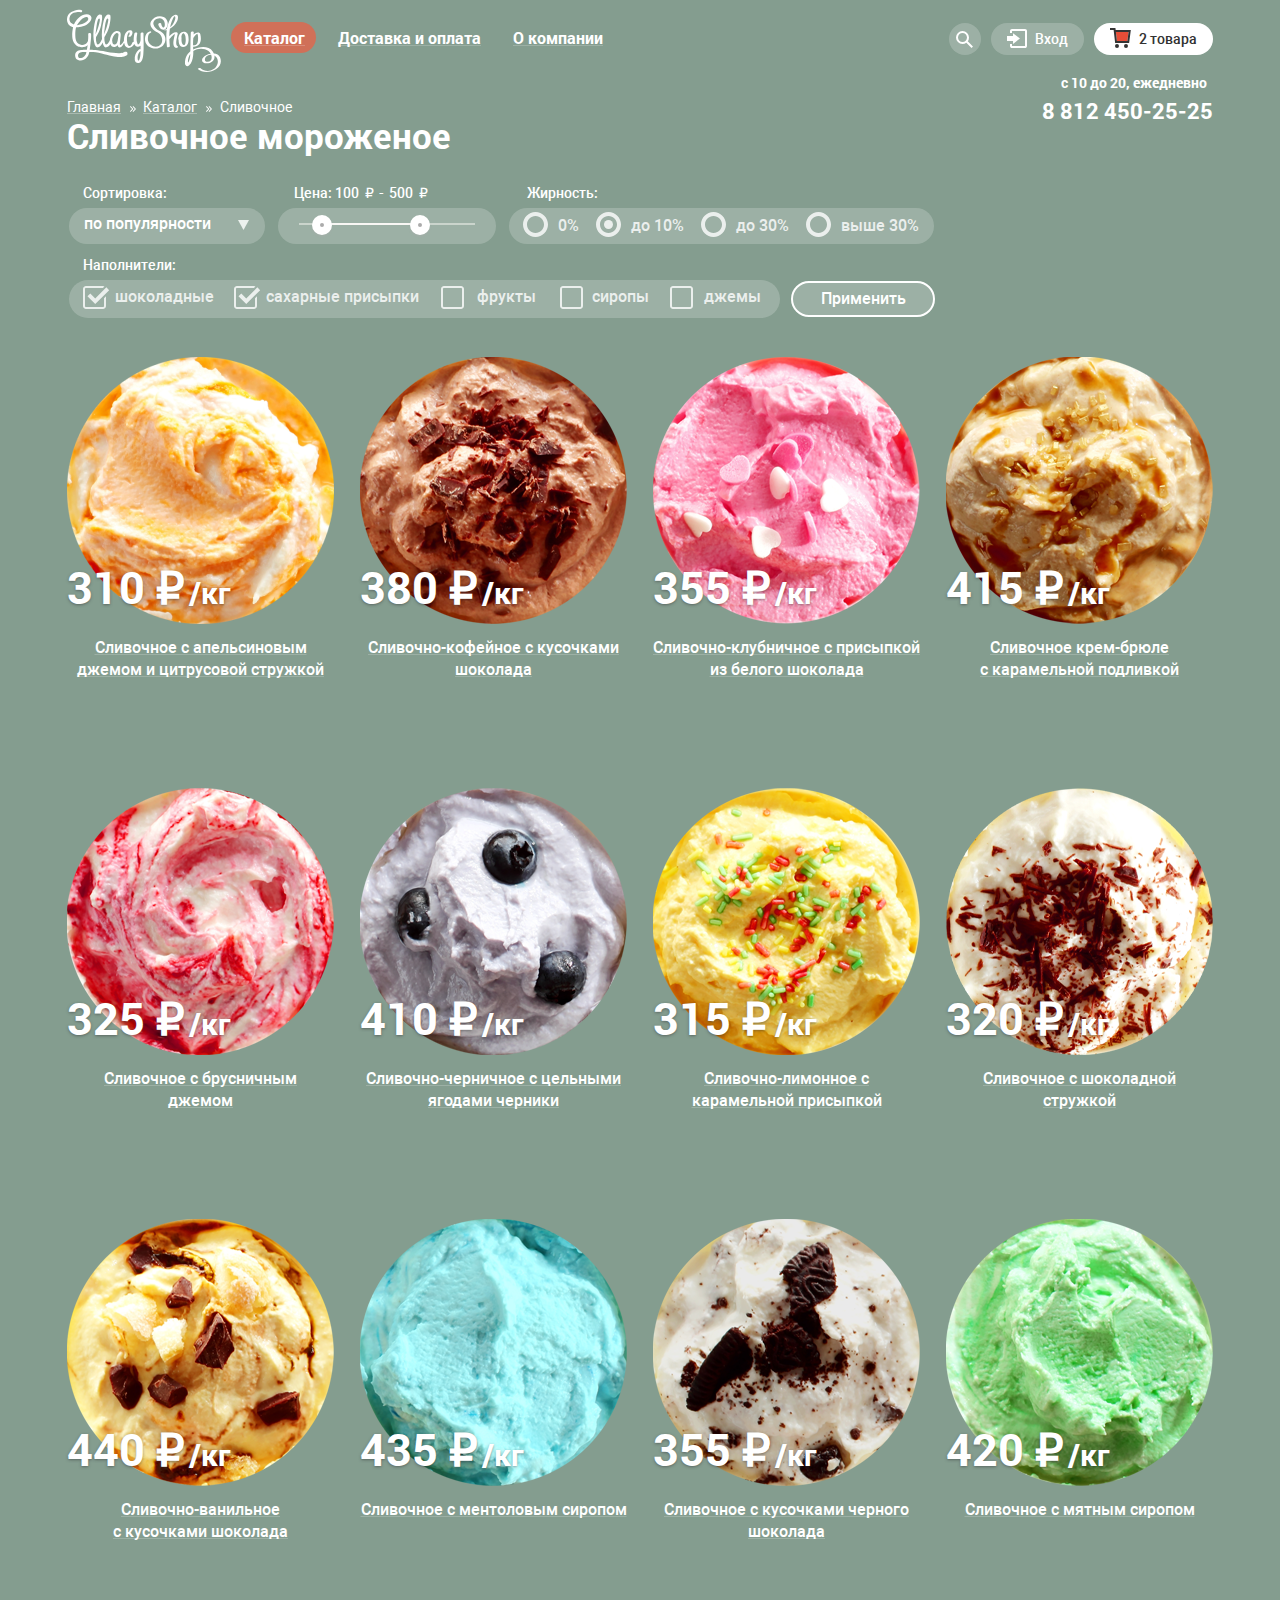
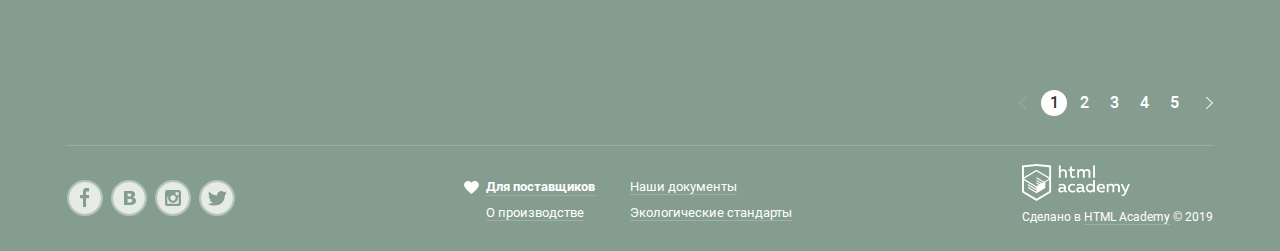
==== commit fe20345c: "Доработал по замечаниям-2" ====
--- a/catalog.html
+++ b/catalog.html
@@ -65,9 +65,9 @@
 
       <ul class="header-login-menu">
         <li class="login-menu-item">
+          <a class="login-menu-btn search-btn" aria-label="Найти на сайте"></a>
+
           <form action="https://echo.htmlacademy.ru" class="search-form" method="get">
-            <a class="login-menu-btn search-btn" aria-label="Найти на сайте"></a>
-
             <label for="search-on-document" class="visually-hidden">Поиск на сайте</label>
 
             <input id="search-on-document" class="search-field" type="search" placeholder="Крем-брюле">
@@ -75,7 +75,7 @@
         </li>
 
         <li class="login-menu-item">
-          <button class="login-menu-btn login-btn" type="button">Вход</button>
+          <a class="login-menu-btn login-btn" href="#">Вход</a>
 
           <form action="https://echo.htmlacademy.ru" class="login-form" method="get">
             <label for="login-email" class="visually-hidden">Вход в личный кабинет</label>
@@ -97,7 +97,7 @@
         </li>
 
         <li class="login-menu-item">
-          <button class="login-menu-btn basket-btn has-product" type="button">2 товара</button>
+          <a class="login-menu-btn basket-btn has-product" href="#">2 товара</a>
 
           <div class="basket-form has-product">
             <ul class="product-items-list">
--- a/css/style.mini.css
+++ b/css/style.mini.css
@@ -1,2 +1,2 @@
 
-@-webkit-keyframes bounce{0%{transform:translateY(-2000px)}70%{transform:translateY(30px)}90%{transform:translateY(-10px)}to{transform:translateY(0)}}@keyframes bounce{0%{transform:translateY(-2000px)}70%{transform:translateY(30px)}90%{transform:translateY(-10px)}to{transform:translateY(0)}}@-webkit-keyframes shake{0%,to{transform:translateX(0)}10%,30%,50%,70%,90%{transform:translateX(-10px)}20%,40%,60%,80%{transform:translateX(10px)}}@keyframes shake{0%,to{transform:translateX(0)}10%,30%,50%,70%,90%{transform:translateX(-10px)}20%,40%,60%,80%{transform:translateX(10px)}}@font-face{font-family:"Roboto";src:url(../fonts/roboto.woff2) format("woff2"),url(../fonts/roboto.woff) format("woff");font-weight:400;font-style:normal}@font-face{font-family:"Roboto Bold";src:url(../fonts/robotobold.woff2) format("woff2"),url(../fonts/robotobold.woff) format("woff");font-weight:700;font-style:normal}@font-face{font-family:"Roboto Medium";src:url(../fonts/robotomedium.woff2) format("woff2"),url(../fonts/robotomedium.woff) format("woff");font-weight:500;font-style:normal}:root{--basic-white: #FFFFFF;--basic-dark: #323232;--basic-gray: #EDEDED;--border-gray: #D3D3D2;--border-basket: #CACAC7;--basic-basket-price: #ABABAB;--basic-red-light: #F26843;--basic-red-dark: #E74A35;--shadow-dark: #696969;--shadow-red: #AC1000;--shadow-red-dark: #942718;--reff-dark: #353535;--reff-red: #FFBC9E;--reff-red2: #E84D37;--basic-placeholder: #999999;--basic-form-dark: #5A5A5A;--close-btn-dark: #231F20;--background-white: #F8F7F4;--background-green: #849D8F;--background-gray: #8996A6;--background-red: #9D8B84;--background-red-light: #FBDED7;--background-red-bright: #F6B5A5;--background-red-dark: #D07058;--background-contact-field: #FEFEFE;--opacity-black-007: rgba(0, 0, 0, 0.07);--opacity-black-02: rgba(0, 0, 0, 0.2);--opacity-black-03: rgba(0, 0, 0, 0.3);--opacity-black-04: rgba(0, 0, 0, 0.4);--opacity-gray-052: rgba(178, 178, 178, 0.52);--opacity-black-03: rgba(171, 171, 171, 0.3);--opacity-gray-02: rgba(50, 50, 50, 0.2);--opacity-gray-03: rgba(50, 50, 50, 0.3);--opacity-text-gray: rgba(49, 50, 53, 0.5);--opacity-white-02: rgba(255, 255, 255, 0.2);--opacity-white-03: rgba(255, 255, 255, 0.3);--opacity-white-04: rgba(255, 255, 255, 0.4);--opacity-white-05: rgba(255, 255, 255, 0.5);--opacity-white-07: rgba(255, 255, 255, 0.7);--opacity-price-range-scale: rgba(248, 247, 244, 0.5);--opacity-red-03: rgba(255, 188, 158, 0.3);--opacity-red-064: rgba(172, 16, 0, 0.64);--opacity-red-025: rgba(172, 16, 0, 0.25);--opacity-red-076: rgba(160, 32, 11, 0.76);--form-field-border-focus: rgba(46, 136, 228, 0.52)}.visually-hidden{position:absolute;width:1px;height:1px;margin:-1px;border:0;padding:0;clip:rect(0 0 0 0);overflow:hidden}body{min-width:1180px;margin:0;padding:0;font-family:"Roboto",Arial,sans-serif;font-style:normal;font-weight:400;font-size:16px;line-height:22px;color:var(--basic-white)}a{text-decoration:none}img{max-width:100%;height:auto}.document-page{height:100%}.container{width:1146px;padding:0 27px;margin:0 auto}.gl-btn{padding:0;font-family:"Roboto Bold",Arial,sans-serif;font-style:normal;font-weight:700;font-size:18px;color:var(--basic-white);background:linear-gradient(180deg,var(--basic-red-light) 0%,var(--basic-red-dark) 100%);border:0;cursor:pointer}.gl-btn:focus,.sort-select>option:focus{outline:0}.gl-btn:focus,.gl-btn:hover{background:linear-gradient(0deg,var(--opacity-white-02),var(--opacity-white-02)),linear-gradient(180deg,var(--basic-red-light) 0%,var(--basic-red-dark) 100%);box-shadow:0 2px 2px var(--shadow-red)}.gl-btn:active{background:linear-gradient(0deg,var(--opacity-black-007),var(--opacity-black-007)),linear-gradient(180deg,var(--basic-red-light) 0%,var(--basic-red-dark) 100%);box-shadow:inset 0 2px 2px var(--shadow-red-dark)}.page-body{min-height:100%;display:grid;grid-template-rows:-webkit-min-content 1fr -webkit-min-content;grid-template-rows:min-content 1fr min-content;align-content:start;background-repeat:no-repeat;background-position:50% 82px}.page-wrapper-1{background-image:url("../img/group 1.png")}.catalog-wrapper-1,.page-wrapper-1{background-color:var(--background-green)}.page-wrapper-2{background-color:var(--background-gray);background-image:url("../img/group 2.png")}.page-wrapper-3{background-color:var(--background-red);background-image:url("../img/group 3.png")}.main-header{display:grid;grid-template-rows:-webkit-min-content -webkit-min-content 1fr;grid-template-rows:min-content min-content 1fr;grid-template-columns:154px 1fr 1fr;margin-bottom:20px}.index-logo,.main-logo{grid-column:1/2;grid-row:1/2;margin-top:9px}.main-logo{display:inline-block}.htmlacademy-reff:active>.htmlacademy-svg path,.htmlacademy-reff:focus>.htmlacademy-svg path,.htmlacademy-reff:hover>.htmlacademy-svg path,.main-logo:active>.logo-svg g,.main-logo:focus>.logo-svg g,.main-logo:hover>.logo-svg g{fill:var(--reff-red)}.header-menu{grid-column:2/3;grid-row:1/2;padding-left:9px;margin-top:22px}.header-menu-list{margin:0;padding:0;list-style:none}.header-menu-item{display:inline-block;position:relative;margin-right:2px;text-align:center;line-height:33px;vertical-align:baseline}.header-menu-item:first-child{width:87px;margin-right:4px}.header-menu-item a{display:inline-block;padding:0 13px;font-family:"Roboto Bold",Arial,sans-serif;font-style:normal;font-weight:700;line-height:18px;color:var(--basic-white);-webkit-text-decoration:underline solid var(--opacity-white-02);text-decoration:underline solid var(--opacity-white-02);-webkit-text-decoration-skip-ink:none;text-decoration-skip-ink:none;box-sizing:border-box}.header-menu-item:not(.current-page):focus .header-menu-reff,.header-menu-item:not(.current-page):hover .header-menu-reff{color:var(--basic-dark);text-align:center;vertical-align:baseline;line-height:31px;background-color:var(--basic-white);border-radius:26px}.header-menu-item:not(.current-page):active .header-menu-reff{background:var(--basic-gray);box-shadow:inset 0 2px 1px var(--shadow-dark)}.current-page .header-menu-reff:active,.current-page .header-menu-reff:focus,.header-menu-item.current-page .header-menu-reff{display:inline-block;width:85px;height:31px;color:var(--basic-white);text-align:center;vertical-align:baseline;line-height:31px;background-color:var(--background-red-dark);box-shadow:none;border-radius:26px}.hidden-menu-open{margin-bottom:5px}.hidden-menu{display:none;position:absolute;left:-6px;min-width:143px;min-height:171px;background:var(--basic-white);box-shadow:0 20px 20px var(--opacity-black-04);border-radius:4px;z-index:3}.hidden-menu-title{margin:10px 5px 0;padding-bottom:9px;padding-left:16px;color:var(--basic-dark);font-size:14px;line-height:18px;text-align:left;border-bottom:1px solid var(--opacity-gray-02)}.hidden-menu-list{list-style:none;padding:0;margin-top:6px}.hidden-menu-item{margin-bottom:5px;text-align:left}.hidden-menu-item a{display:block;width:100%;height:27px;margin-bottom:-1px;padding-left:21px;font-family:"Roboto",Arial,sans-serif;font-style:normal;font-weight:400;color:var(--basic-dark);font-size:14px;line-height:27px;box-sizing:border-box}.hidden-menu-item .page-here{color:var(--basic-white);text-decoration:none;background:var(--background-red-dark);cursor:default}.hidden-reff:not(.page-here):focus,.hidden-reff:not(.page-here):hover{color:var(--basic-dark);background:var(--background-red-light);border:0}.hidden-reff:not(.page-here):active{color:var(--basic-dark);background:var(--background-red-bright)}.header-menu-item:hover .hidden-menu,.hidden-menu-open:focus+.hidden-menu{display:block}.header-login-menu{display:flex;grid-column:3/-1;grid-row:1/2;justify-self:end;margin-top:23px;margin-bottom:0;padding:0;list-style:none}.login-menu-item{position:relative;display:inline-block;vertical-align:top}.login-menu-btn{height:32px;font-family:"Roboto Medium",Arial,sans-serif;font-style:normal;font-weight:500;font-size:14px;line-height:32px;color:var(--basic-white);background-color:var(--opacity-white-02);border:0;border-radius:20px}.login-menu-btn:focus,.login-menu-item:hover .login-menu-btn{color:var(--basic-dark);background-color:var(--basic-white)}.search-btn,.search-btn::before{display:inline-block;vertical-align:baseline}.search-btn{position:absolute;top:0;right:10px;width:32px;padding-top:3px;box-sizing:border-box}.login-menu-item:hover .search-btn{top:-36px;right:0}.search-btn::before{content:url(../img/loupe_white.svg);margin-top:1px;margin-left:7px}.login-menu-item:hover .search-btn::before,.search-btn:focus::before{content:url(../img/loupe_black.svg)}.login-btn{width:92px;margin-right:10px}.login-btn::before{content:url(../img/entrance_white.svg);margin-right:8px;vertical-align:-11%}.login-btn:focus::before,.login-menu-item:hover .login-btn::before{content:url(../img/entrance_black.svg)}.login-menu-item:hover .login-form{display:flex}.basket-btn{width:100px}.basket-btn::before{content:url(../img/basket_white.svg);margin-right:8px;vertical-align:-11%}.basket-btn:focus::before,.login-menu-item:hover .basket-btn::before{content:url(../img/basket_black.svg)}.basket-btn.has-product{width:118px;color:var(--basic-dark);background-color:var(--basic-white)}.basket-btn.has-product::before{content:url(../img/basket-red.svg);margin-right:8px;vertical-align:-11%}.basket-btn.has-product:focus::before,.login-menu-item:hover .basket-btn.has-product::before{content:url(../img/basket-red.svg)}.search-field{display:none}.login-menu-item:hover .search-form{display:flex;justify-content:center;align-items:center;position:absolute;top:36px;right:10px;width:341px;height:84px;background:var(--background-white);box-shadow:0 20px 20px var(--opacity-black-04);border-radius:4px}.login-menu-item:hover .search-field{display:block;width:311px;height:44px;padding-left:14px;font-family:"Roboto Bold",Arial,sans-serif;font-style:normal;font-weight:700;font-size:15px;line-height:42px;letter-spacing:-.03em;background:var(--basic-white);border:1px solid var(--border-gray);box-sizing:border-box;border-radius:4px}.search-field::-webkit-input-placeholder{font-family:"Roboto",Arial,sans-serif;font-style:normal;font-weight:400;font-size:15px;line-height:16px;color:var(--basic-placeholder)}.search-field::-moz-placeholder{font-family:"Roboto",Arial,sans-serif;font-style:normal;font-weight:400;font-size:15px;line-height:16px;color:var(--basic-placeholder)}.search-field::placeholder{font-family:"Roboto",Arial,sans-serif;font-style:normal;font-weight:400;font-size:15px;line-height:16px;color:var(--basic-placeholder)}.login-menu-item .search-field:hover{box-shadow:0 0 0 1px var(--opacity-gray-052)}.login-menu-item .search-field:focus{outline:0;box-shadow:0 0 0 1px var(--form-field-border-focus)}.login-form{display:none;flex-wrap:wrap;position:absolute;top:36px;right:10px;width:277px;height:214px;background:var(--background-white);box-shadow:0 20px 20px var(--opacity-black-04);border-radius:4px;z-index:10}.text-field{width:241px;height:44px;margin:0 auto;padding-left:16px;font-family:"Roboto Bold",Arial,sans-serif;font-style:normal;font-weight:700;font-size:14px;line-height:42px;background:var(--basic-white);border:1px solid var(--border-gray);box-sizing:border-box;border-radius:4px}.text-field:first-of-type{margin-top:20px}.text-field::-webkit-input-placeholder{font-family:"Roboto",Arial,sans-serif;font-style:normal;font-weight:400;font-size:14px;line-height:16px;color:var(--basic-placeholder)}.text-field::-moz-placeholder{font-family:"Roboto",Arial,sans-serif;font-style:normal;font-weight:400;font-size:14px;line-height:16px;color:var(--basic-placeholder)}.text-field::placeholder{font-family:"Roboto",Arial,sans-serif;font-style:normal;font-weight:400;font-size:14px;line-height:16px;color:var(--basic-placeholder)}.text-field:hover{box-shadow:0 0 0 1px var(--opacity-gray-052)}.text-field:focus{outline:0;box-shadow:0 0 0 1px var(--form-field-border-focus)}.enter-btn{width:103px;height:44px;margin-left:19px;padding:0;line-height:16px;box-shadow:0 1px 2px var(--opacity-red-025);border-radius:26px}.login-reff{display:flex;flex-direction:column;margin-top:2px;margin-left:20px}.login-reff a{margin-bottom:6px;font-family:"Roboto",Arial,sans-serif;font-style:normal;font-weight:400;font-size:13px;line-height:15px;color:var(--basic-dark);-webkit-text-decoration:underline solid var(--opacity-gray-03);text-decoration:underline solid var(--opacity-gray-03)}.login-reff a:active,.login-reff a:focus,.login-reff a:hover{color:var(--reff-red2);-webkit-text-decoration:underline solid var(--opacity-red-03);text-decoration:underline solid var(--opacity-red-03)}.basket-form{display:none}.login-menu-item:hover .basket-form.has-product{display:block;position:absolute;top:36px;right:0;width:539px;min-height:242px;padding-bottom:21px;background:var(--background-white);box-shadow:0 20px 20px var(--opacity-black-04);border-radius:4px;box-sizing:border-box;z-index:10}.product-items-list{margin:0 15px;padding:15px 0;list-style:none;border-bottom:1px solid var(--border-basket)}.product-item-basket{display:flex;align-items:start;margin-bottom:16px;padding-left:6px}.product-item-basket:last-child{margin-bottom:0}.remove-btn{width:11px;height:11px;margin-top:15px;background-color:transparent;background-image:url(../img/cross-small.svg);background-repeat:no-repeat;background-position:center;border:0}.product-item-basket img{margin-top:5px;margin-left:9px;margin-right:13px}.product-item-basket span,.total-price span{font-style:normal;line-height:16px;color:var(--basic-dark)}.product-item-basket span{display:inline-block;max-width:216px;margin-top:14px;font-family:"Roboto",Arial,sans-serif;font-weight:400;font-size:13px;vertical-align:baseline}.qty-product{margin-left:31px}.product-item-basket .item-price{color:var(--basic-basket-price)}.total-amount{margin-left:26px}.product-order{display:flex;flex-direction:column;align-items:flex-end;margin-top:12px;margin-right:13px}.total-price span{font-family:"Roboto Bold",Arial,sans-serif;font-weight:700;font-size:15px}.buy-btn{display:inline-block;margin-top:11px;padding:14px 15px;line-height:16px;vertical-align:middle;box-shadow:0 1px 2px var(--opacity-red-025);border-radius:26px}.breadcrumbs{grid-column:1/3;grid-row:2/3;display:flex;flex-direction:column-reverse;padding-top:20px}.breadcrumbs-list li,.catalog-title{font-style:normal;color:var(--basic-white)}.catalog-title{margin-top:-6px;margin-bottom:0;font-family:"Roboto Bold",Arial,sans-serif;font-weight:700;font-size:35px;line-height:41px}.breadcrumbs-list{margin:0;padding:0;list-style:none}.breadcrumbs-list li{display:inline-block;font-family:"Roboto",Arial,sans-serif;font-weight:400;font-size:14px;line-height:16px;vertical-align:top}.breadcrumbs-list li:nth-child(2){margin-left:5px}.breadcrumbs-list li:last-child{margin-left:5px}.breadcrumbs-list li:nth-child(2)::before{content:url(../img/icon-right-small.svg);margin-right:4px}.breadcrumbs-list li:last-child::before{content:url(../img/icon-right-small.svg);margin-right:8px}.breadcrumbs-list a{color:var(--basic-white);-webkit-text-decoration:underline solid var(--opacity-white-03);text-decoration:underline solid var(--opacity-white-03)}.breadcrumbs-list a:focus,.breadcrumbs-list a:hover,.breadcrumbs-lista:active{color:var(--reff-red);-webkit-text-decoration:underline solid var(--opacity-red-03);text-decoration:underline solid var(--opacity-red-03)}.header-contact{grid-column:3/-1;grid-row:2/3;justify-self:end;margin-top:2px}.header-contact.catalog-page{margin-top:-4px}.header-contact a,.header-contact p{font-family:"Roboto Bold",Arial,sans-serif;font-style:normal;font-weight:700}.header-contact p{margin-top:0;margin-left:19px;margin-bottom:8px;font-size:14px;line-height:16px}.header-contact a{font-size:22px;line-height:24px;color:var(--basic-white)}.header-contact a:active,.header-contact a:focus,.header-contact a:hover{color:var(--reff-red)}.slider{position:relative;grid-column:1/-1;grid-row:3/-1;padding-top:271px;text-align:center;color:var(--basic-white)}.slider-list{margin:0;padding:0;list-style:none}.slide{display:none}.slide-current{display:block}.button,.slide-title{font-family:"Roboto Bold",Arial,sans-serif;font-style:normal;font-weight:700}.slide-title{width:700px;margin:0 auto 27px;font-size:60px;line-height:60px}.button{display:inline-block;padding:12px 44px;font-size:31px;line-height:41px;text-align:center;color:#fff;vertical-align:top;text-decoration:none;text-shadow:0 2px 5px var(--opacity-red-076);background:#f26843;background:linear-gradient(180deg,var(--basic-red-light),var(--basic-red-dark));border-radius:50px;box-shadow:0 2px 2px var(--opacity-red-064);border:0;cursor:pointer}.button:hover{background:linear-gradient(0deg,var(--opacity-white-02),var(--opacity-white-02)),linear-gradient(180deg,var(--basic-red-light) 0%,var(--basic-red-dark) 100%);box-shadow:0 2px 2px var(--shadow-red)}.button:active{background:linear-gradient(0deg,var(--opacity-black-007),var(--opacity-black-007)),linear-gradient(180deg,var(--basic-red-light) 0%,var(--basic-red-dark) 100%);box-shadow:inset 0 2px 2px var(--shadow-red-dark)}.slider-controls{position:absolute;bottom:24px;left:0;display:flex;width:79px;justify-content:space-between;z-index:20}.slider-controls button{padding:0;width:21px;height:21px;background-color:transparent;border:2px solid var(--basic-white);border-radius:50%;cursor:pointer;outline:0}.slider-control:focus,.slider-control:hover{background-color:var(--opacity-white-04)}.slider-control.current,.slider-control:active{background-color:var(--basic-white)}.promo-action{margin-top:19px}.promo-action-list{display:flex;justify-content:space-between;padding:0;list-style:none}.promo-action-item{display:flex;flex-direction:column;width:560px;min-height:229px;padding-left:17px;padding-right:22px;border:0;border-radius:16px;box-sizing:border-box}.promo-action-item:first-child{background-image:url(../img/background-raspberry.png);background-size:cover}.promo-action-item:last-child{background-image:url(../img/background-chocolate.png);background-size:cover}.promo-item-title{margin-top:14px;margin-bottom:0;font-size:35px;line-height:41px}.product-price-wrapper span,.promo-item-text,.promo-item-title{font-family:"Roboto Bold",Arial,sans-serif;font-style:normal;font-weight:700;color:var(--basic-white)}.promo-item-text{margin-top:17px;font-size:18px;line-height:22px}.promo-item-btn{margin-top:25px;display:inline-block;align-self:flex-end;padding:13px 22px;box-shadow:0 2px 2px var(--opacity-red-064);border-radius:70px}.product-hit{margin-top:34px;margin-bottom:7px}.product-list{display:flex;justify-content:space-between;flex-wrap:wrap;padding:0;margin:0;list-style:none}.product-item{position:relative;display:flex;flex-direction:column;align-items:center;width:267px;min-height:320px;padding-top:6px;padding-bottom:71px;background-color:transparent}.hit-wrapper::before{content:url(../img/hit.svg);position:absolute;top:6px;left:0;width:61px;height:61px;z-index:5}.product-title{margin:0;font-family:"Roboto Medium",Arial,sans-serif;font-style:normal;font-weight:500;font-size:16px;line-height:22px;text-align:center;color:var(--basic-white);-webkit-text-decoration:underline solid var(--opacity-white-02);text-decoration:underline solid var(--opacity-white-02);-webkit-text-decoration-skip-ink:none;text-decoration-skip-ink:none}.product-img{order:-2;z-index:-1}.product-price-wrapper{align-self:flex-start;order:-1;margin-top:-60px;margin-bottom:27px}.product-price-wrapper span{text-shadow:0 1px 3px var(--opacity-text-gray)}.product-price{font-size:45px;line-height:45px}.product-weight{font-size:30px;line-height:35px}.under-hover{position:absolute;top:0;left:-13px;display:none;flex-direction:column;justify-content:flex-end;align-items:center;width:293px;height:100%;padding-bottom:21px;background:var(--opacity-white-02);box-shadow:0 20px 20px var(--opacity-black-02);border-radius:4px;box-sizing:border-box;z-index:5}.show-btn{position:relative;padding:11px 17px;margin-top:7px;line-height:24px;text-align:center;border-radius:50px;z-index:6}.product-item:hover .under-hover{display:flex}.shop-intro{min-height:306px;padding:24px 20px;margin-top:-38px;background:url(../img/pattern_2.png);background-size:contain;border-radius:16px;box-sizing:border-box}.shop-intro-title{margin-top:0;margin-bottom:16px;font-family:"Roboto Medium",Arial,sans-serif;font-style:normal;font-weight:500;font-size:24px;line-height:30px;color:var(--basic-dark);letter-spacing:.003em}.shop-intro-list{display:flex;flex-wrap:wrap;justify-content:space-between;padding:0;margin:0}.shop-intro-item{display:inline-flex;width:540px;margin-bottom:22px}.shop-intro-item:last-child,.shop-intro-item:nth-child(3){margin-bottom:0}.shop-intro-item:first-child::before{content:url(../img/ice-cream.svg);margin-right:6px;margin-top:-9px}.shop-intro-item:nth-child(2)::before{content:url(../img/cow.svg);margin-right:6px;margin-top:-9px}.shop-intro-item:nth-child(3)::before{content:url(../img/eco.svg);margin-right:6px;margin-top:-9px}.shop-intro-item:last-child::before{content:url(../img/thermometer.svg);margin-right:6px;margin-top:-9px}.shop-intro-text{margin:0;font-family:"Roboto",Arial,sans-serif;font-style:normal;font-weight:400;font-size:16px;line-height:22px;color:var(--basic-dark)}.news-and-subscribe{display:flex;justify-content:space-between;margin:40px 0}.news-in-blog,.subscribe-box{width:560px;min-height:220px;border-radius:16px;box-sizing:border-box}.news-in-blog{padding:18px 20px;background-image:url(../img/background-news.png);background-repeat:no-repeat;background-size:contain}.news-reff,.news-title{font-style:normal;color:var(--basic-dark)}.news-title{margin-top:0;margin-bottom:2px;font-family:"Roboto Medium",Arial,sans-serif;font-weight:500;font-size:16px;line-height:22px}.news-reff{font-family:"Roboto Bold",Arial,sans-serif;font-weight:700;font-size:24px;line-height:30px;-webkit-text-decoration:underline solid var(--reff-dark);text-decoration:underline solid var(--reff-dark);-webkit-text-decoration-skip-ink:none;text-decoration-skip-ink:none;cursor:pointer}.news-reff:active,.news-reff:hover{color:var(--reff-red2);-webkit-text-decoration:underline solid var(--opacity-red-03);text-decoration:underline solid var(--opacity-red-03)}.subscribe-box{display:flex;justify-content:center;align-items:center;padding:5px 0;background-image:url(../img/background-mail.png);background-position:-16px -16px;background-size:cover}.subscribe-wrapper{width:548px;min-height:210px;padding:24px 20px;background-color:var(--background-white);border-radius:16px;box-sizing:border-box}.subscribe-text{margin:0;font-family:"Roboto",Arial,sans-serif;font-style:normal;font-weight:400;font-size:16px;line-height:22px;color:var(--basic-form-dark)}.subscribe-form{display:flex;justify-content:space-between;margin-top:40px}.subscribe-field{width:368px;height:44px;padding-left:14px;font-family:"Roboto",Arial,sans-serif;font-style:normal;font-weight:400;font-size:16px;line-height:24px;background:var(--basic-white);border:1px solid var(--opacity-gray-052);box-sizing:border-box;border-radius:6px}.subscribe-field::-webkit-input-placeholder{color:var(--basic-placeholder)}.subscribe-field::-moz-placeholder{color:var(--basic-placeholder)}.subscribe-field::placeholder{color:var(--basic-placeholder)}.subscribe-field:hover{box-shadow:0 0 0 1px var(--opacity-gray-052)}.subscribe-field:focus{outline:0;box-shadow:0 0 0 1px var(--form-field-border-focus)}.subscribe-btn{width:130px;height:44px;border-radius:70px}.main-map{height:430px}.main-map,.map-container{position:relative}.map-container::before{content:url(../img/pin.svg);position:absolute;top:136px;left:266px;z-index:1}.main-map img{position:absolute;top:0;left:0;width:1200px;height:430px;z-index:0}.contact-field,.main-map iframe{position:absolute;box-sizing:border-box}.main-map iframe{top:0;left:0;width:100%;height:430px;z-index:2}.contact-field{top:62px;right:27px;width:303px;min-height:306px;display:flex;flex-direction:column;align-items:flex-start;padding:30px 25px;background:var(--background-contact-field);border-radius:16px;z-index:3}.contact-text{margin:0;font-family:"Roboto",Arial,sans-serif;font-style:normal;font-weight:400;font-size:14px;line-height:20px;color:var(--basic-dark)}.contact-address,.contact-phone-reff{margin-top:0;margin-bottom:20px;font-family:"Roboto Bold",Arial,sans-serif;font-style:normal;font-weight:700;font-size:18px;line-height:24px;color:var(--basic-dark)}.contact-phone-reff{margin-top:2px;margin-bottom:0}.contact-phone-reff:active,.contact-phone-reff:hover{color:var(--reff-red)}.feedback-btn{align-self:center;margin-top:28px;padding:12px 28px;border-radius:70px}.catalog-filter{margin-top:9px}.filter-form{display:flex;flex-wrap:wrap}.filter-form fieldset{display:flex;flex-direction:column;margin-right:11px;padding:0;border:0}.filter-form label,.sort-select{font-family:"Roboto Medium",Arial,sans-serif;font-style:normal;font-weight:500;color:var(--basic-white)}.filter-form label{margin-bottom:7px;font-size:14px;line-height:16px}.sort-field label{margin-left:14px}.sort-select{position:relative;width:196px;height:36px;padding-left:15px;padding-bottom:5px;font-size:16px;line-height:18px;background:var(--opacity-white-02);background-image:url(../img/icon-down-white.svg);background-repeat:no-repeat;background-position:169px 12px;border:0;border-radius:20px;-webkit-appearance:none;-moz-appearance:none;appearance:none}.sort-select:focus{color:var(--basic-dark);background:var(--basic-white);background-image:url(../img/icon-down-black.svg);background-repeat:no-repeat;background-position:169px 12px;outline:0}.sort-select:hover{color:var(--basic-dark);background-image:url(../img/icon-down-black.svg);background-repeat:no-repeat;background-position:169px 12px}.sort-select>option{margin-top:10px;font-family:"Roboto",Arial,sans-serif;font-style:normal;font-weight:400;font-size:14px;line-height:16px;color:var(--basic-dark)}.range-filter{display:flex;flex-direction:column-reverse;width:218px}.range-controls{position:relative;height:36px;padding:0 21px;background:var(--opacity-white-02);border-radius:20px}.range-controls .scale{height:2px;margin-top:15px;padding-left:15px;background:var(--opacity-price-range-scale)}.range-controls .bar{width:60%;height:2px;background:var(--background-white);opacity:1}.range-controls .toggle{position:absolute;top:7px;left:0;width:4px;height:4px;padding:0;border:8px solid var(--basic-white);border-radius:50%;background-color:var(--basic-basket-price);box-shadow:0 2px 2px var(--opacity-black-03);cursor:pointer}.range-controls .toggle:hover{transform:scale(1.2)}.range-controls .toggle-min{left:34px}.range-controls .toggle-max{left:132px}.price-controls{display:flex;margin-left:16px}.price-controls input{display:inline;width:30px;padding:0;margin:0;font-family:inherit;font-size:inherit;text-align:left;color:var(--basic-white);border:0;background:0 0}.filter-form .max-price,.filter-form .min-price{line-height:16px}.filter-form .max-price{margin-left:5px}.max-price input{margin-left:2px}.fat-range-title{margin-left:18px;margin-bottom:7px;font-family:"Roboto Medium",Arial,sans-serif;font-style:normal;font-weight:500;font-size:14px;line-height:16px;color:var(--basic-white)}.fat-range-list{display:flex;align-items:center;width:425px;height:36px;margin:0;padding-left:14px;background:var(--opacity-white-02);border:0;border-radius:20px;box-sizing:border-box;list-style:none}.fat-range-item{margin-right:17px}.fat-range-item:last-child{margin-right:0}.filter-input-checkbox+label,.filter-radio+label{font-family:"Roboto Medium",Arial,sans-serif;font-style:normal;font-weight:500;font-size:16px;line-height:18px;color:var(--basic-white);opacity:.8}.filter-radio+label:before{content:url(../img/radio-off.svg);margin-right:10px;vertical-align:-33%}.filter-radio:checked+label:before{content:url(../img/radio-on.svg)}.filter-input-checkbox:focus+label,.filter-input-checkbox:hover+label,.filter-radio:focus+label,.filter-radio:hover+label{opacity:1}.filter-input-checkbox:disabled+label:before,.filter-radio:disabled+label:before{opacity:.4}.filter-fillers{margin-top:13px}.fillers-title{margin-left:14px;margin-bottom:7px;font-family:"Roboto Medium",Arial,sans-serif;font-style:normal;font-weight:500;font-size:14px;line-height:16px;color:var(--basic-white)}.fillers-list{display:flex;flex-wrap:wrap;align-items:center;min-width:711px;min-height:38px;margin:0;padding:5px 14px;background:var(--opacity-white-02);border:0;border-radius:20px;box-sizing:border-box;list-style:none}.fillers-item{margin-right:20px}.fillers-item:nth-child(2){margin-right:22px}.fillers-item:nth-child(3){margin-right:24px}.fillers-item:nth-child(4){margin-right:21px}.fillers-item:last-child{margin-right:0}.filter-input-checkbox+label:before{content:url(../img/checkbox-off.svg);display:inline-block;width:27px;margin-right:5px;vertical-align:-38%}.fillers-item:nth-of-type(3) label:before{margin-right:9px}.fillers-item:nth-of-type(4) label:before{margin-right:5px}.fillers-item:nth-of-type(5) label:before{margin-right:7px}.filter-input-checkbox:checked+label:before{content:url(../img/checkbox-on.svg)}.filter-btn{width:144px;height:36px;margin-top:37px;font-family:"Roboto Medium",Arial,sans-serif;font-style:normal;font-weight:500;font-size:16px;line-height:18px;color:var(--basic-white);background:var(--opacity-white-02);border:2px solid var(--basic-white);box-sizing:border-box;border-radius:20px}.filter-btn:focus,.filter-btn:hover{color:var(--basic-dark);background:var(--basic-white);outline:0}.filter-btn:active{border:0;box-shadow:inset 0 2px 1px var(--shadow-dark)}.product-catalog{margin-top:33px;margin-bottom:46px}.product-catalog .product-item{margin-bottom:30px}.pagination-menu{display:flex;justify-content:flex-end;padding-bottom:29px;border-bottom:1px solid var(--opacity-white-02)}.pagination-list{display:flex;align-items:center;margin:0;padding:0;list-style:none}.pagination-item{display:flex;justify-content:center;align-items:center}.pagination-item:first-child{margin-right:5px}.page-number-list{display:flex;padding:0;list-style:none}.pagination-item-number{display:inline-block;margin-right:4px;vertical-align:baseline}.pagination-item-number:last-child{margin-right:0}.pagination-item a{display:inline-block;min-width:26px;min-height:26px;font-family:"Roboto Medium",Arial,sans-serif;font-style:normal;font-weight:500;font-size:16px;line-height:26px;color:var(--basic-white);text-align:center}.go-back,.go-forward{background-image:url(../img/icon-arrow.svg);background-repeat:no-repeat;background-position:center}.go-forward{background-position-x:right;background-position-y:center}.go-back{transform:rotate(180deg)}.pagination-item .go-back:not(.disabled),.pagination-item .go-forward:not(.disabled){opacity:1}.pagination-item .active-now{color:var(--basic-dark);background-color:var(--basic-white);border-radius:50%;cursor:default;pointer-events:none}.pagination-item .disabled{cursor:default;pointer-events:none;opacity:.2}.pagination-item a:hover:not(.disabled):not(.active-now){cursor:pointer}.pagination-item .page-link:hover:not(.active-now){background-color:var(--opacity-white-02);border-radius:50%}.pagination-item a:focus{outline:0}.pagination-item-number .page-link:active:not(.active-now){color:var(--basic-dark);background-color:var(--basic-white);border-radius:50%}.main-footer,.social-reff-list{display:flex;justify-content:space-between}.main-footer{padding-top:17px;padding-bottom:25px}.social-reff-list{width:168px;height:32px;margin-top:17px;margin-bottom:0;padding:0;list-style:none}.social-reff,.social-reff-item{display:inline-block;vertical-align:baseline}.social-reff{width:36px;height:36px;border:2px solid var(--opacity-white-05);border-radius:50%;box-sizing:border-box;opacity:.8}.social-reff:hover{opacity:1}.social-reff:active{border:2px solid var(--opacity-white-07);opacity:1}.fb-reff{background-image:url(../img/fb.svg);background-repeat:no-repeat}.inst-reff,.tw-reff,.vk-reff{background-image:url(../img/vk.svg);background-repeat:no-repeat}.inst-reff,.tw-reff{background-image:url(../img/instagram.svg)}.tw-reff{background-image:url(../img/twitter.svg)}.footer-menu-list{display:flex;flex-wrap:wrap;width:330px;min-height:37px;margin-top:12px;margin-bottom:0;padding:0;list-style:none}.footer-menu-item{display:inline-block;vertical-align:baseline;width:144px}.footer-menu-item:last-child{width:186px}.footer-menu-item::before{content:"";display:inline-block;vertical-align:middle;width:22px;height:13px}.like-item::before{content:url(../img/heart.svg);vertical-align:-15%}.footer-menu-reff,.like-item a{font-style:normal;font-size:13px;line-height:18px}.footer-menu-reff{font-family:"Roboto",Arial,sans-serif;font-weight:400;color:var(--basic-white);border-bottom:1px solid var(--opacity-white-02)}.like-item a{font-family:"Roboto Bold",Arial,sans-serif;font-weight:700}.footer-menu-reff:active,.footer-menu-reff:hover{color:var(--reff-red);border-bottom:1px solid var(--opacity-red-03)}.footer-menu-item:hover.like-item::before{content:url(../img/heart-red.svg)}.academy-block{display:flex;flex-direction:column}.academy-text{font-family:"Roboto",Arial,sans-serif;font-style:normal;font-weight:400;font-size:12px;line-height:18px;color:var(--basic-white)}.academy-text a{color:var(--basic-white);border-bottom:1px solid var(--opacity-white-02)}.academy-text a:active,.academy-text a:focus,.academy-text a:hover{color:var(--reff-red);border-bottom:1px solid var(--opacity-red-03)}.map-popup-container,.message-popup-container{position:fixed;top:0;left:0;display:none;justify-content:center;align-items:center;width:100%;height:100%;z-index:10}.message-popup-container{background-color:var(--opacity-black-03)}.map-popup-container{background-color:transparent}.popup-show{display:flex;-webkit-animation:bounce .6s;animation:bounce .6s}.popup-error{-webkit-animation:shake .6s;animation:shake .6s}.message-popup{display:flex;flex-direction:column;position:relative;width:477px;height:441px;padding:15px 24px;background:var(--background-white);border-radius:6px;box-sizing:border-box}.message-popup-title{margin:0;font-family:"Roboto Medium",Arial,sans-serif;font-style:normal;font-weight:500;font-size:24px;line-height:28px;color:var(--basic-dark)}.close-btn{position:absolute;top:12px;right:19px;width:18px;height:17px;background-color:transparent;border:0;cursor:pointer;z-index:4}.close-btn::after,.close-btn::before{content:"";position:absolute;top:10px;left:2px;width:22px;height:2px;background-color:var(--close-btn-dark)}.close-btn::before{transform:rotate(45deg)}.close-btn::after{transform:rotate(-45deg)}.close-btn:active::after,.close-btn:active::before,.close-btn:focus::after,.close-btn:focus::before,.close-btn:hover::after,.close-btn:hover::before{background-color:var(--reff-red)}.message-form{display:flex;flex-direction:column;align-items:flex-start}.message-text-field{display:block;width:267px;height:44px;margin-top:20px;margin-left:0;padding-left:14px;font-family:"Roboto Bold",Arial,sans-serif;font-style:normal;font-weight:700;font-size:16px;line-height:20px;text-align:left;background:var(--basic-white);border:1px solid var(--opacity-gray-052);box-sizing:border-box;border-radius:4px}.message-area-field::-webkit-input-placeholder,.message-text-field::-webkit-input-placeholder{font-family:"Roboto",Arial,sans-serif;font-style:normal;font-weight:400;color:var(--basic-placeholder)}.message-area-field::-moz-placeholder,.message-text-field::-moz-placeholder{font-family:"Roboto",Arial,sans-serif;font-style:normal;font-weight:400;color:var(--basic-placeholder)}.message-area-field::placeholder,.message-text-field::placeholder{font-family:"Roboto",Arial,sans-serif;font-style:normal;font-weight:400;color:var(--basic-placeholder)}.message-area-field{display:block;width:428px;height:154px;margin-top:20px;padding-left:14px;padding-top:11px;font-family:"Roboto Bold",Arial,sans-serif;font-style:normal;font-weight:700;font-size:16px;line-height:20px;text-align:left;resize:none;background:var(--basic-white);border:1px solid var(--opacity-gray-052);box-sizing:border-box;border-radius:4px}.submit-btn{align-self:flex-end;width:140px;height:44px;margin-top:25px;border-radius:70px}.message-area-field:hover,.message-text-field:hover{box-shadow:0 0 0 1px var(--opacity-gray-052)}.message-area-field:focus,.message-text-field:focus{outline:0;box-shadow:0 0 0 1px var(--form-field-border-focus)}
+@-webkit-keyframes bounce{0%{transform:translateY(-2000px)}70%{transform:translateY(30px)}90%{transform:translateY(-10px)}to{transform:translateY(0)}}@keyframes bounce{0%{transform:translateY(-2000px)}70%{transform:translateY(30px)}90%{transform:translateY(-10px)}to{transform:translateY(0)}}@-webkit-keyframes shake{0%,to{transform:translateX(0)}10%,30%,50%,70%,90%{transform:translateX(-10px)}20%,40%,60%,80%{transform:translateX(10px)}}@keyframes shake{0%,to{transform:translateX(0)}10%,30%,50%,70%,90%{transform:translateX(-10px)}20%,40%,60%,80%{transform:translateX(10px)}}@font-face{font-family:"Roboto";src:url(../fonts/roboto.woff2) format("woff2"),url(../fonts/roboto.woff) format("woff");font-weight:400;font-style:normal}@font-face{font-family:"Roboto Bold";src:url(../fonts/robotobold.woff2) format("woff2"),url(../fonts/robotobold.woff) format("woff");font-weight:700;font-style:normal}@font-face{font-family:"Roboto Medium";src:url(../fonts/robotomedium.woff2) format("woff2"),url(../fonts/robotomedium.woff) format("woff");font-weight:500;font-style:normal}:root{--basic-white: #FFFFFF;--basic-dark: #323232;--basic-gray: #EDEDED;--border-gray: #D3D3D2;--border-basket: #CACAC7;--basic-basket-price: #ABABAB;--basic-red-light: #F26843;--basic-red-dark: #E74A35;--shadow-dark: #696969;--shadow-red: #AC1000;--shadow-red-dark: #942718;--reff-dark: #353535;--reff-red: #FFBC9E;--reff-red2: #E84D37;--basic-placeholder: #999999;--basic-form-dark: #5A5A5A;--close-btn-dark: #231F20;--background-white: #F8F7F4;--background-green: #849D8F;--background-gray: #8996A6;--background-red: #9D8B84;--background-red-light: #FBDED7;--background-red-bright: #F6B5A5;--background-red-dark: #D07058;--background-contact-field: #FEFEFE;--opacity-black-007: rgba(0, 0, 0, 0.07);--opacity-black-02: rgba(0, 0, 0, 0.2);--popup-background-03: rgba(0, 0, 0, 0.3);--opacity-black-04: rgba(0, 0, 0, 0.4);--opacity-gray-052: rgba(178, 178, 178, 0.52);--opacity-black-03: rgba(171, 171, 171, 0.3);--opacity-gray-02: rgba(50, 50, 50, 0.2);--opacity-gray-03: rgba(50, 50, 50, 0.3);--opacity-text-gray: rgba(49, 50, 53, 0.5);--opacity-white-02: rgba(255, 255, 255, 0.2);--opacity-white-03: rgba(255, 255, 255, 0.3);--opacity-white-04: rgba(255, 255, 255, 0.4);--opacity-white-05: rgba(255, 255, 255, 0.5);--opacity-white-07: rgba(255, 255, 255, 0.7);--opacity-price-range-scale: rgba(248, 247, 244, 0.5);--opacity-red-03: rgba(255, 188, 158, 0.3);--opacity-red-064: rgba(172, 16, 0, 0.64);--opacity-red-025: rgba(172, 16, 0, 0.25);--opacity-red-076: rgba(160, 32, 11, 0.76);--form-field-border-focus: rgba(46, 136, 228, 0.52)}.visually-hidden{position:absolute;width:1px;height:1px;margin:-1px;border:0;padding:0;clip:rect(0 0 0 0);overflow:hidden}body{min-width:1180px;margin:0;padding:0;font-family:"Roboto",Arial,sans-serif;font-style:normal;font-weight:400;font-size:16px;line-height:22px;color:var(--basic-white)}a{text-decoration:none}img{max-width:100%;height:auto}.document-page{height:100%}.container{width:1146px;padding:0 27px;margin:0 auto}.gl-btn{padding:0;font-family:"Roboto Bold",Arial,sans-serif;font-style:normal;font-weight:700;font-size:18px;color:var(--basic-white);background:linear-gradient(180deg,var(--basic-red-light) 0%,var(--basic-red-dark) 100%);border:0;cursor:pointer}.gl-btn:focus,.sort-select>option:focus{outline:0}.gl-btn:focus,.gl-btn:hover{background:linear-gradient(0deg,var(--opacity-white-02),var(--opacity-white-02)),linear-gradient(180deg,var(--basic-red-light) 0%,var(--basic-red-dark) 100%);box-shadow:0 2px 2px var(--shadow-red)}.gl-btn:active{background:linear-gradient(0deg,var(--opacity-black-007),var(--opacity-black-007)),linear-gradient(180deg,var(--basic-red-light) 0%,var(--basic-red-dark) 100%);box-shadow:inset 0 2px 2px var(--shadow-red-dark)}.page-body{min-height:100%;display:grid;grid-template-rows:-webkit-min-content 1fr -webkit-min-content;grid-template-rows:min-content 1fr min-content;align-content:start;background-repeat:no-repeat;background-position:50% 82px}.page-wrapper-1{background-image:url("../img/group 1.png")}.catalog-wrapper-1,.page-wrapper-1{background-color:var(--background-green)}.page-wrapper-2{background-color:var(--background-gray);background-image:url("../img/group 2.png")}.page-wrapper-3{background-color:var(--background-red);background-image:url("../img/group 3.png")}.main-header{display:grid;grid-template-rows:-webkit-min-content -webkit-min-content 1fr;grid-template-rows:min-content min-content 1fr;grid-template-columns:154px 1fr 1fr;margin-bottom:20px}.index-logo,.main-logo{grid-column:1/2;grid-row:1/2;margin-top:9px}.main-logo{display:inline-block}.htmlacademy-reff:active>.htmlacademy-svg path,.htmlacademy-reff:focus>.htmlacademy-svg path,.htmlacademy-reff:hover>.htmlacademy-svg path,.main-logo:active>.logo-svg g,.main-logo:focus>.logo-svg g,.main-logo:hover>.logo-svg g{fill:var(--reff-red)}.header-menu{grid-column:2/3;grid-row:1/2;padding-left:9px;margin-top:22px}.header-menu-list{margin:0;padding:0;list-style:none}.header-menu-item{display:inline-block;position:relative;margin-right:2px;text-align:center;line-height:33px;vertical-align:baseline}.header-menu-item:first-child{width:87px;margin-right:4px}.header-menu-item a{display:inline-block;padding:0 13px;font-family:"Roboto Bold",Arial,sans-serif;font-style:normal;font-weight:700;line-height:18px;color:var(--basic-white);-webkit-text-decoration:underline solid var(--opacity-white-02);text-decoration:underline solid var(--opacity-white-02);-webkit-text-decoration-skip-ink:none;text-decoration-skip-ink:none;box-sizing:border-box}.header-menu-item:not(.current-page):focus .header-menu-reff,.header-menu-item:not(.current-page):hover .header-menu-reff{color:var(--basic-dark);text-align:center;vertical-align:baseline;line-height:31px;background-color:var(--basic-white);border-radius:26px}.header-menu-item:not(.current-page):active .header-menu-reff{background:var(--basic-gray);box-shadow:inset 0 2px 1px var(--shadow-dark)}.current-page .header-menu-reff:active,.current-page .header-menu-reff:focus,.header-menu-item.current-page .header-menu-reff{display:inline-block;width:85px;height:31px;color:var(--basic-white);text-align:center;vertical-align:baseline;line-height:31px;background-color:var(--background-red-dark);box-shadow:none;border-radius:26px}.hidden-menu-open{margin-bottom:5px}.hidden-menu{display:none;position:absolute;left:-6px;min-width:143px;min-height:171px;background:var(--basic-white);box-shadow:0 20px 20px var(--opacity-black-04);border-radius:4px;z-index:3}.hidden-menu-title{margin:10px 5px 0;padding-bottom:9px;padding-left:16px;color:var(--basic-dark);font-size:14px;line-height:18px;text-align:left;border-bottom:1px solid var(--opacity-gray-02)}.hidden-menu-list{list-style:none;padding:0;margin-top:6px}.hidden-menu-item{margin-bottom:5px;text-align:left}.hidden-menu-item a{display:block;width:100%;height:27px;margin-bottom:-1px;padding-left:21px;font-family:"Roboto",Arial,sans-serif;font-style:normal;font-weight:400;color:var(--basic-dark);font-size:14px;line-height:27px;box-sizing:border-box}.hidden-menu-item .page-here{color:var(--basic-white);text-decoration:none;background:var(--background-red-dark);cursor:default}.hidden-reff:not(.page-here):focus,.hidden-reff:not(.page-here):hover{color:var(--basic-dark);background:var(--background-red-light);border:0}.hidden-reff:not(.page-here):active{color:var(--basic-dark);background:var(--background-red-bright)}.header-menu-item:hover .hidden-menu,.hidden-menu-open:focus+.hidden-menu{display:block}.header-login-menu{display:flex;grid-column:3/-1;grid-row:1/2;justify-self:end;margin-top:23px;margin-bottom:0;padding:0;list-style:none}.login-menu-item{position:relative;display:inline-block;vertical-align:top}.login-menu-btn{height:32px;font-family:"Roboto Medium",Arial,sans-serif;font-style:normal;font-weight:500;font-size:14px;line-height:32px;color:var(--basic-white);background-color:var(--opacity-white-02);border:0;border-radius:20px}.login-menu-btn:focus:not(.basket-btn),.login-menu-item:hover .login-menu-btn:not(.basket-btn){color:var(--basic-dark);background-color:var(--basic-white)}.search-btn,.search-btn::before{display:inline-block;vertical-align:baseline}.search-btn{width:32px;margin-right:10px;padding-top:3px;box-sizing:border-box;cursor:pointer}.login-menu-item:hover .search-btn{top:-36px;right:0}.search-btn::before{content:url(../img/loupe_white.svg);margin-top:1px;margin-left:7px}.login-menu-item:hover .search-btn::before,.search-btn:focus::before{content:url(../img/loupe_black.svg)}.login-btn{display:inline-block;margin-right:10px;padding:0 16px;vertical-align:baseline;box-sizing:border-box}.login-btn::before{content:url(../img/entrance_white.svg);margin-right:8px;vertical-align:-11%}.login-btn:focus::before,.login-menu-item:hover .login-btn::before{content:url(../img/entrance_black.svg)}.login-menu-item:hover .login-form{display:flex}.basket-btn{display:inline-block;padding:0 16px;vertical-align:baseline;box-sizing:border-box}.basket-btn::before{content:url(../img/basket_white.svg);margin-right:8px;vertical-align:-11%}.basket-btn.has-product{color:var(--basic-dark);background-color:var(--basic-white)}.basket-btn:not(.has-product){cursor:default}.basket-btn.has-product::before{content:url(../img/basket-red.svg);margin-right:8px;vertical-align:-11%}.basket-btn.has-product:focus::before,.login-menu-item:hover .basket-btn.has-product::before{content:url(../img/basket-red.svg)}.search-field{display:none}.login-menu-item:hover .search-form{display:flex;justify-content:center;align-items:center;position:absolute;top:36px;right:10px;width:341px;height:84px;background:var(--background-white);box-shadow:0 20px 20px var(--opacity-black-04);border-radius:4px}.login-menu-item:hover .search-field{display:block;width:311px;height:44px;padding-left:14px;font-family:"Roboto Bold",Arial,sans-serif;font-style:normal;font-weight:700;font-size:15px;line-height:42px;letter-spacing:-.03em;background:var(--basic-white);border:1px solid var(--border-gray);box-sizing:border-box;border-radius:4px}.search-field::-webkit-input-placeholder{font-family:"Roboto",Arial,sans-serif;font-style:normal;font-weight:400;font-size:15px;line-height:16px;color:var(--basic-placeholder)}.search-field::-moz-placeholder{font-family:"Roboto",Arial,sans-serif;font-style:normal;font-weight:400;font-size:15px;line-height:16px;color:var(--basic-placeholder)}.search-field::placeholder{font-family:"Roboto",Arial,sans-serif;font-style:normal;font-weight:400;font-size:15px;line-height:16px;color:var(--basic-placeholder)}.login-menu-item .search-field:hover{box-shadow:0 0 0 1px var(--opacity-gray-052)}.login-menu-item .search-field:focus{outline:0;box-shadow:0 0 0 1px var(--form-field-border-focus)}.login-form{display:none;flex-wrap:wrap;position:absolute;top:36px;right:10px;width:277px;height:214px;background:var(--background-white);box-shadow:0 20px 20px var(--opacity-black-04);border-radius:4px;z-index:10}.text-field{width:241px;height:44px;margin:0 auto;padding-left:16px;font-family:"Roboto Bold",Arial,sans-serif;font-style:normal;font-weight:700;font-size:14px;line-height:42px;background:var(--basic-white);border:1px solid var(--border-gray);box-sizing:border-box;border-radius:4px}.text-field:first-of-type{margin-top:20px}.text-field::-webkit-input-placeholder{font-family:"Roboto",Arial,sans-serif;font-style:normal;font-weight:400;font-size:14px;line-height:16px;color:var(--basic-placeholder)}.text-field::-moz-placeholder{font-family:"Roboto",Arial,sans-serif;font-style:normal;font-weight:400;font-size:14px;line-height:16px;color:var(--basic-placeholder)}.text-field::placeholder{font-family:"Roboto",Arial,sans-serif;font-style:normal;font-weight:400;font-size:14px;line-height:16px;color:var(--basic-placeholder)}.text-field:hover{box-shadow:0 0 0 1px var(--opacity-gray-052)}.text-field:focus{outline:0;box-shadow:0 0 0 1px var(--form-field-border-focus)}.enter-btn{width:103px;height:44px;margin-left:19px;padding:0;line-height:16px;box-shadow:0 1px 2px var(--opacity-red-025);border-radius:26px}.login-reff{display:flex;flex-direction:column;margin-top:2px;margin-left:20px}.login-reff a{margin-bottom:6px;font-family:"Roboto",Arial,sans-serif;font-style:normal;font-weight:400;font-size:13px;line-height:15px;color:var(--basic-dark);-webkit-text-decoration:underline solid var(--opacity-gray-03);text-decoration:underline solid var(--opacity-gray-03)}.login-reff a:active,.login-reff a:focus,.login-reff a:hover{color:var(--reff-red2);-webkit-text-decoration:underline solid var(--opacity-red-03);text-decoration:underline solid var(--opacity-red-03)}.basket-form{display:none}.login-menu-item:hover .basket-form.has-product{display:block;position:absolute;top:36px;right:0;width:539px;min-height:242px;padding-bottom:21px;background:var(--background-white);box-shadow:0 20px 20px var(--opacity-black-04);border-radius:4px;box-sizing:border-box;z-index:10}.product-items-list{margin:0 15px;padding:15px 0;list-style:none;border-bottom:1px solid var(--border-basket)}.product-item-basket{display:flex;align-items:start;margin-bottom:16px;padding-left:6px}.product-item-basket:last-child{margin-bottom:0}.remove-btn{width:11px;height:11px;margin-top:15px;background-color:transparent;background-image:url(../img/cross-small.svg);background-repeat:no-repeat;background-position:center;border:0}.product-item-basket img{margin-top:5px;margin-left:9px;margin-right:13px}.product-item-basket span,.total-price span{font-style:normal;line-height:16px;color:var(--basic-dark)}.product-item-basket span{display:inline-block;max-width:216px;margin-top:14px;font-family:"Roboto",Arial,sans-serif;font-weight:400;font-size:13px;vertical-align:baseline}.qty-product{margin-left:31px}.product-item-basket .item-price{color:var(--basic-basket-price)}.total-amount{margin-left:26px}.product-order{display:flex;flex-direction:column;align-items:flex-end;margin-top:12px;margin-right:13px}.total-price span{font-family:"Roboto Bold",Arial,sans-serif;font-weight:700;font-size:15px}.buy-btn{display:inline-block;margin-top:11px;padding:14px 15px;line-height:16px;vertical-align:middle;box-shadow:0 1px 2px var(--opacity-red-025);border-radius:26px}.breadcrumbs{grid-column:1/3;grid-row:2/3;display:flex;flex-direction:column-reverse;padding-top:20px}.breadcrumbs-list li,.catalog-title{font-style:normal;color:var(--basic-white)}.catalog-title{margin-top:-6px;margin-bottom:0;font-family:"Roboto Bold",Arial,sans-serif;font-weight:700;font-size:35px;line-height:41px}.breadcrumbs-list{margin:0;padding:0;list-style:none}.breadcrumbs-list li{display:inline-block;font-family:"Roboto",Arial,sans-serif;font-weight:400;font-size:14px;line-height:16px;vertical-align:top}.breadcrumbs-list li:nth-child(2){margin-left:5px}.breadcrumbs-list li:last-child{margin-left:5px}.breadcrumbs-list li:nth-child(2)::before{content:url(../img/icon-right-small.svg);margin-right:4px}.breadcrumbs-list li:last-child::before{content:url(../img/icon-right-small.svg);margin-right:8px}.breadcrumbs-list a{color:var(--basic-white);-webkit-text-decoration:underline solid var(--opacity-white-03);text-decoration:underline solid var(--opacity-white-03)}.breadcrumbs-list a:focus,.breadcrumbs-list a:hover,.breadcrumbs-lista:active{color:var(--reff-red);-webkit-text-decoration:underline solid var(--opacity-red-03);text-decoration:underline solid var(--opacity-red-03)}.header-contact{grid-column:3/-1;grid-row:2/3;justify-self:end;margin-top:2px}.header-contact.catalog-page{margin-top:-4px}.header-contact a,.header-contact p{font-family:"Roboto Bold",Arial,sans-serif;font-style:normal;font-weight:700}.header-contact p{margin-top:0;margin-left:19px;margin-bottom:8px;font-size:14px;line-height:16px}.header-contact a{font-size:22px;line-height:24px;color:var(--basic-white)}.header-contact a:active,.header-contact a:focus,.header-contact a:hover{color:var(--reff-red)}.slider{position:relative;grid-column:1/-1;grid-row:3/-1;padding-top:271px;text-align:center;color:var(--basic-white)}.slider-list{margin:0;padding:0;list-style:none}.slide{display:none}.slide-current{display:block}.button,.slide-title{font-family:"Roboto Bold",Arial,sans-serif;font-style:normal;font-weight:700}.slide-title{width:700px;margin:0 auto 27px;font-size:60px;line-height:60px}.button{display:inline-block;padding:12px 44px;font-size:31px;line-height:41px;text-align:center;color:#fff;vertical-align:top;text-decoration:none;text-shadow:0 2px 5px var(--opacity-red-076);background:#f26843;background:linear-gradient(180deg,var(--basic-red-light),var(--basic-red-dark));border-radius:50px;box-shadow:0 2px 2px var(--opacity-red-064);border:0;cursor:pointer}.button:hover{background:linear-gradient(0deg,var(--opacity-white-02),var(--opacity-white-02)),linear-gradient(180deg,var(--basic-red-light) 0%,var(--basic-red-dark) 100%);box-shadow:0 2px 2px var(--shadow-red)}.button:active{background:linear-gradient(0deg,var(--opacity-black-007),var(--opacity-black-007)),linear-gradient(180deg,var(--basic-red-light) 0%,var(--basic-red-dark) 100%);box-shadow:inset 0 2px 2px var(--shadow-red-dark)}.slider-controls{position:absolute;bottom:24px;left:0;display:flex;width:79px;justify-content:space-between;z-index:20}.slider-controls button{padding:0;width:21px;height:21px;background-color:transparent;border:2px solid var(--basic-white);border-radius:50%;cursor:pointer;outline:0}.slider-control:focus,.slider-control:hover{background-color:var(--opacity-white-04)}.slider-control.current,.slider-control:active{background-color:var(--basic-white)}.promo-action{margin-top:19px}.promo-action-list{display:flex;justify-content:space-between;padding:0;list-style:none}.promo-action-item{display:flex;flex-direction:column;width:560px;min-height:229px;padding-left:17px;padding-right:22px;border:0;border-radius:16px;box-sizing:border-box}.promo-action-item:first-child{background-image:url(../img/background-raspberry.png);background-size:cover}.promo-action-item:last-child{background-image:url(../img/background-chocolate.png);background-size:cover}.promo-item-title{margin-top:14px;margin-bottom:0;font-size:35px;line-height:41px}.product-price-wrapper span,.promo-item-text,.promo-item-title{font-family:"Roboto Bold",Arial,sans-serif;font-style:normal;font-weight:700;color:var(--basic-white)}.promo-item-text{margin-top:17px;font-size:18px;line-height:22px}.promo-item-btn{margin-top:25px;display:inline-block;align-self:flex-end;padding:13px 22px;box-shadow:0 2px 2px var(--opacity-red-064);border-radius:70px}.product-hit{margin-top:34px;margin-bottom:7px}.product-list{display:flex;justify-content:space-between;flex-wrap:wrap;padding:0;margin:0;list-style:none}.product-item{position:relative;display:flex;flex-direction:column;align-items:center;width:267px;min-height:320px;padding-top:6px;padding-bottom:71px;background-color:transparent}.hit-wrapper::before{content:url(../img/hit.svg);position:absolute;top:6px;left:0;width:61px;height:61px;z-index:5}.product-title{margin:0;font-family:"Roboto Medium",Arial,sans-serif;font-style:normal;font-weight:500;font-size:16px;line-height:22px;text-align:center;color:var(--basic-white);-webkit-text-decoration:underline solid var(--opacity-white-02);text-decoration:underline solid var(--opacity-white-02);-webkit-text-decoration-skip-ink:none;text-decoration-skip-ink:none}.product-img{order:-2;z-index:-1}.product-price-wrapper{align-self:flex-start;order:-1;margin-top:-60px;margin-bottom:27px}.product-price-wrapper span{text-shadow:0 1px 3px var(--opacity-text-gray)}.product-price{font-size:45px;line-height:45px}.product-weight{font-size:30px;line-height:35px}.under-hover{position:absolute;top:0;left:-13px;display:none;flex-direction:column;justify-content:flex-end;align-items:center;width:293px;height:100%;padding-bottom:21px;background:var(--opacity-white-02);box-shadow:0 20px 20px var(--opacity-black-02);border-radius:4px;box-sizing:border-box;z-index:5}.show-btn{position:relative;padding:11px 17px;margin-top:7px;line-height:24px;text-align:center;border-radius:50px;z-index:6}.product-item:hover .under-hover{display:flex}.shop-intro{min-height:306px;padding:24px 20px;margin-top:-38px;background:url(../img/pattern_2.png);background-size:contain;border-radius:16px;box-sizing:border-box}.shop-intro-title{margin-top:0;margin-bottom:16px;font-family:"Roboto Medium",Arial,sans-serif;font-style:normal;font-weight:500;font-size:24px;line-height:30px;color:var(--basic-dark);letter-spacing:.003em}.shop-intro-list{display:flex;flex-wrap:wrap;justify-content:space-between;padding:0;margin:0}.shop-intro-item{display:inline-flex;width:540px;margin-bottom:22px}.shop-intro-item:last-child,.shop-intro-item:nth-child(3){margin-bottom:0}.shop-intro-item:first-child::before{content:url(../img/ice-cream.svg);margin-right:6px;margin-top:-9px}.shop-intro-item:nth-child(2)::before{content:url(../img/cow.svg);margin-right:6px;margin-top:-9px}.shop-intro-item:nth-child(3)::before{content:url(../img/eco.svg);margin-right:6px;margin-top:-9px}.shop-intro-item:last-child::before{content:url(../img/thermometer.svg);margin-right:6px;margin-top:-9px}.shop-intro-text{margin:0;font-family:"Roboto",Arial,sans-serif;font-style:normal;font-weight:400;font-size:16px;line-height:22px;color:var(--basic-dark)}.news-and-subscribe{display:flex;justify-content:space-between;margin:40px 0}.news-in-blog,.subscribe-box{width:560px;min-height:220px;border-radius:16px;box-sizing:border-box}.news-in-blog{padding:18px 20px;background-image:url(../img/background-news.png);background-repeat:no-repeat;background-size:contain}.news-reff,.news-title{font-style:normal;color:var(--basic-dark)}.news-title{margin-top:0;margin-bottom:2px;font-family:"Roboto Medium",Arial,sans-serif;font-weight:500;font-size:16px;line-height:22px}.news-reff{font-family:"Roboto Bold",Arial,sans-serif;font-weight:700;font-size:24px;line-height:30px;-webkit-text-decoration:underline solid var(--reff-dark);text-decoration:underline solid var(--reff-dark);-webkit-text-decoration-skip-ink:none;text-decoration-skip-ink:none;cursor:pointer}.news-reff:active,.news-reff:hover{color:var(--reff-red2);-webkit-text-decoration:underline solid var(--opacity-red-03);text-decoration:underline solid var(--opacity-red-03)}.subscribe-box{display:flex;justify-content:center;align-items:center;padding:5px 0;background-image:url(../img/background-mail.png);background-position:-16px -16px;background-size:cover}.subscribe-wrapper{width:548px;min-height:210px;padding:24px 20px;background-color:var(--background-white);border-radius:16px;box-sizing:border-box}.subscribe-text{margin:0;font-family:"Roboto",Arial,sans-serif;font-style:normal;font-weight:400;font-size:16px;line-height:22px;color:var(--basic-form-dark)}.subscribe-form{display:flex;justify-content:space-between;margin-top:40px}.subscribe-field{width:368px;height:44px;padding-left:14px;font-family:"Roboto",Arial,sans-serif;font-style:normal;font-weight:400;font-size:16px;line-height:24px;background:var(--basic-white);border:1px solid var(--opacity-gray-052);box-sizing:border-box;border-radius:6px}.subscribe-field::-webkit-input-placeholder{color:var(--basic-placeholder)}.subscribe-field::-moz-placeholder{color:var(--basic-placeholder)}.subscribe-field::placeholder{color:var(--basic-placeholder)}.subscribe-field:hover{box-shadow:0 0 0 1px var(--opacity-gray-052)}.subscribe-field:focus{outline:0;box-shadow:0 0 0 1px var(--form-field-border-focus)}.subscribe-btn{width:130px;height:44px;border-radius:70px}.main-map{height:430px}.main-map,.map-container{position:relative}.map-container::before{content:url(../img/pin.svg);position:absolute;top:136px;left:266px;z-index:1}.main-map img{position:absolute;top:0;left:0;width:1200px;height:430px;z-index:0}.contact-field,.main-map iframe{position:absolute;box-sizing:border-box}.main-map iframe{top:0;left:0;width:100%;height:430px;z-index:2}.contact-field{top:62px;right:27px;width:303px;min-height:306px;display:flex;flex-direction:column;align-items:flex-start;padding:30px 25px;background:var(--background-contact-field);border-radius:16px;z-index:3}.contact-text{margin:0;font-family:"Roboto",Arial,sans-serif;font-style:normal;font-weight:400;font-size:14px;line-height:20px;color:var(--basic-dark)}.contact-address,.contact-phone-reff{margin-top:0;margin-bottom:20px;font-family:"Roboto Bold",Arial,sans-serif;font-style:normal;font-weight:700;font-size:18px;line-height:24px;color:var(--basic-dark)}.contact-phone-reff{margin-top:2px;margin-bottom:0}.contact-phone-reff:active,.contact-phone-reff:hover{color:var(--reff-red)}.feedback-btn{align-self:center;margin-top:28px;padding:12px 28px;border-radius:70px}.catalog-filter{margin-top:9px}.filter-form{display:flex;flex-wrap:wrap}.filter-form fieldset{display:flex;flex-direction:column;margin-right:11px;padding:0;border:0}.filter-form label,.sort-select{font-family:"Roboto Medium",Arial,sans-serif;font-style:normal;font-weight:500;color:var(--basic-white)}.filter-form label{margin-bottom:7px;font-size:14px;line-height:16px}.sort-field label{margin-left:14px}.sort-select{position:relative;width:196px;height:36px;padding-left:15px;padding-bottom:5px;font-size:16px;line-height:18px;background:var(--opacity-white-02);background-image:url(../img/icon-down-white.svg);background-repeat:no-repeat;background-position:169px 12px;border:0;border-radius:20px;-webkit-appearance:none;-moz-appearance:none;appearance:none}.sort-select:focus{color:var(--basic-dark);background:var(--basic-white);background-image:url(../img/icon-down-black.svg);background-repeat:no-repeat;background-position:169px 12px;outline:0}.sort-select:hover{color:var(--basic-dark);background-image:url(../img/icon-down-black.svg);background-repeat:no-repeat;background-position:169px 12px}.sort-select>option{margin-top:10px;font-family:"Roboto",Arial,sans-serif;font-style:normal;font-weight:400;font-size:14px;line-height:16px;color:var(--basic-dark)}.range-filter{display:flex;flex-direction:column-reverse;width:218px}.range-controls{position:relative;height:36px;padding:0 21px;background:var(--opacity-white-02);border-radius:20px}.range-controls .scale{height:2px;margin-top:15px;padding-left:15px;background:var(--opacity-price-range-scale)}.range-controls .bar{width:60%;height:2px;background:var(--background-white);opacity:1}.range-controls .toggle{position:absolute;top:7px;left:0;width:4px;height:4px;padding:0;border:8px solid var(--basic-white);border-radius:50%;background-color:var(--basic-basket-price);box-shadow:0 2px 2px var(--opacity-black-03);cursor:pointer}.range-controls .toggle:hover{transform:scale(1.2)}.range-controls .toggle-min{left:34px}.range-controls .toggle-max{left:132px}.price-controls{display:flex;margin-left:16px}.price-controls input{display:inline;width:30px;padding:0;margin:0;font-family:inherit;font-size:inherit;text-align:left;color:var(--basic-white);border:0;background:0 0}.filter-form .max-price,.filter-form .min-price{line-height:16px}.filter-form .max-price{margin-left:5px}.max-price input{margin-left:2px}.fat-range-title{margin-left:18px;margin-bottom:7px;font-family:"Roboto Medium",Arial,sans-serif;font-style:normal;font-weight:500;font-size:14px;line-height:16px;color:var(--basic-white)}.fat-range-list{display:flex;align-items:center;width:425px;height:36px;margin:0;padding-left:14px;background:var(--opacity-white-02);border:0;border-radius:20px;box-sizing:border-box;list-style:none}.fat-range-item{margin-right:17px}.fat-range-item:last-child{margin-right:0}.filter-input-checkbox+label,.filter-radio+label{font-family:"Roboto Medium",Arial,sans-serif;font-style:normal;font-weight:500;font-size:16px;line-height:18px;color:var(--basic-white);opacity:.8}.filter-radio+label:before{content:url(../img/radio-off.svg);margin-right:10px;vertical-align:-33%}.filter-radio:checked+label:before{content:url(../img/radio-on.svg)}.filter-input-checkbox:focus+label,.filter-input-checkbox:hover+label,.filter-radio:focus+label,.filter-radio:hover+label{opacity:1}.filter-input-checkbox:disabled+label:before,.filter-radio:disabled+label:before{opacity:.4}.filter-fillers{margin-top:13px}.fillers-title{margin-left:14px;margin-bottom:7px;font-family:"Roboto Medium",Arial,sans-serif;font-style:normal;font-weight:500;font-size:14px;line-height:16px;color:var(--basic-white)}.fillers-list{display:flex;flex-wrap:wrap;align-items:center;min-width:711px;min-height:38px;margin:0;padding:5px 14px;background:var(--opacity-white-02);border:0;border-radius:20px;box-sizing:border-box;list-style:none}.fillers-item{margin-right:20px}.fillers-item:nth-child(2){margin-right:22px}.fillers-item:nth-child(3){margin-right:24px}.fillers-item:nth-child(4){margin-right:21px}.fillers-item:last-child{margin-right:0}.filter-input-checkbox+label:before{content:url(../img/checkbox-off.svg);display:inline-block;width:27px;margin-right:5px;vertical-align:-38%}.fillers-item:nth-of-type(3) label:before{margin-right:9px}.fillers-item:nth-of-type(4) label:before{margin-right:5px}.fillers-item:nth-of-type(5) label:before{margin-right:7px}.filter-input-checkbox:checked+label:before{content:url(../img/checkbox-on.svg)}.filter-btn{width:144px;height:36px;margin-top:37px;font-family:"Roboto Medium",Arial,sans-serif;font-style:normal;font-weight:500;font-size:16px;line-height:18px;color:var(--basic-white);background:var(--opacity-white-02);border:2px solid var(--basic-white);box-sizing:border-box;border-radius:20px}.filter-btn:focus,.filter-btn:hover{color:var(--basic-dark);background:var(--basic-white);outline:0}.filter-btn:active{border:0;box-shadow:inset 0 2px 1px var(--shadow-dark)}.product-catalog{margin-top:33px;margin-bottom:46px}.product-catalog .product-item{margin-bottom:30px}.pagination-menu{display:flex;justify-content:flex-end;padding-bottom:29px;border-bottom:1px solid var(--opacity-white-02)}.pagination-list{display:flex;align-items:center;margin:0;padding:0;list-style:none}.pagination-item{display:flex;justify-content:center;align-items:center}.pagination-item:first-child{margin-right:5px}.page-number-list{display:flex;padding:0;list-style:none}.pagination-item-number{display:inline-block;margin-right:4px;vertical-align:baseline}.pagination-item-number:last-child{margin-right:0}.pagination-item a{display:inline-block;min-width:26px;min-height:26px;font-family:"Roboto Medium",Arial,sans-serif;font-style:normal;font-weight:500;font-size:16px;line-height:26px;color:var(--basic-white);text-align:center}.go-back,.go-forward{background-image:url(../img/icon-arrow.svg);background-repeat:no-repeat;background-position:center}.go-forward{background-position-x:right;background-position-y:center}.go-back{transform:rotate(180deg)}.pagination-item .go-back:not(.disabled),.pagination-item .go-forward:not(.disabled){opacity:1}.pagination-item .active-now{color:var(--basic-dark);background-color:var(--basic-white);border-radius:50%;cursor:default;pointer-events:none}.pagination-item .disabled{cursor:default;pointer-events:none;opacity:.2}.pagination-item a:hover:not(.disabled):not(.active-now){cursor:pointer}.pagination-item .page-link:hover:not(.active-now){background-color:var(--opacity-white-02);border-radius:50%}.pagination-item a:focus{outline:0}.pagination-item-number .page-link:active:not(.active-now){color:var(--basic-dark);background-color:var(--basic-white);border-radius:50%}.main-footer,.social-reff-list{display:flex;justify-content:space-between}.main-footer{padding-top:17px;padding-bottom:25px}.social-reff-list{width:168px;height:32px;margin-top:17px;margin-bottom:0;padding:0;list-style:none}.social-reff,.social-reff-item{display:inline-block;vertical-align:baseline}.social-reff{width:36px;height:36px;border:2px solid var(--opacity-white-05);border-radius:50%;box-sizing:border-box;opacity:.8}.social-reff:hover{opacity:1}.social-reff:active{border:2px solid var(--opacity-white-07);opacity:1}.fb-reff{background-image:url(../img/fb.svg);background-repeat:no-repeat}.inst-reff,.tw-reff,.vk-reff{background-image:url(../img/vk.svg);background-repeat:no-repeat}.inst-reff,.tw-reff{background-image:url(../img/instagram.svg)}.tw-reff{background-image:url(../img/twitter.svg)}.footer-menu-list{display:flex;flex-wrap:wrap;width:330px;min-height:37px;margin-top:12px;margin-bottom:0;padding:0;list-style:none}.footer-menu-item{display:inline-block;vertical-align:baseline;width:144px}.footer-menu-item:last-child{width:186px}.footer-menu-item::before{content:"";display:inline-block;vertical-align:middle;width:22px;height:13px}.like-item::before{content:url(../img/heart.svg);vertical-align:-15%}.footer-menu-reff,.like-item a{font-style:normal;font-size:13px;line-height:18px}.footer-menu-reff{font-family:"Roboto",Arial,sans-serif;font-weight:400;color:var(--basic-white);border-bottom:1px solid var(--opacity-white-02)}.like-item a{font-family:"Roboto Bold",Arial,sans-serif;font-weight:700}.footer-menu-reff:active,.footer-menu-reff:hover{color:var(--reff-red);border-bottom:1px solid var(--opacity-red-03)}.footer-menu-item:hover.like-item::before{content:url(../img/heart-red.svg)}.academy-block{display:flex;flex-direction:column}.academy-text{font-family:"Roboto",Arial,sans-serif;font-style:normal;font-weight:400;font-size:12px;line-height:18px;color:var(--basic-white)}.academy-text a{color:var(--basic-white);border-bottom:1px solid var(--opacity-white-02)}.academy-text a:active,.academy-text a:focus,.academy-text a:hover{color:var(--reff-red);border-bottom:1px solid var(--opacity-red-03)}.message-popup-container{position:fixed;top:0;left:0;display:none;justify-content:center;align-items:center;width:100%;height:100%;background-color:var(--popup-background-03);z-index:10}.popup-show{display:flex;-webkit-animation:bounce .6s;animation:bounce .6s}.popup-error{-webkit-animation:shake .6s;animation:shake .6s}.message-popup{display:flex;flex-direction:column;position:relative;width:477px;height:441px;padding:15px 24px;background:var(--background-white);border-radius:6px;box-sizing:border-box}.message-popup-title{margin:0;font-family:"Roboto Medium",Arial,sans-serif;font-style:normal;font-weight:500;font-size:24px;line-height:28px;color:var(--basic-dark)}.close-btn{position:absolute;top:12px;right:19px;width:18px;height:17px;background-color:transparent;border:0;cursor:pointer;z-index:4}.close-btn::after,.close-btn::before{content:"";position:absolute;top:10px;left:2px;width:22px;height:2px;background-color:var(--close-btn-dark)}.close-btn::before{transform:rotate(45deg)}.close-btn::after{transform:rotate(-45deg)}.close-btn:active::after,.close-btn:active::before,.close-btn:focus::after,.close-btn:focus::before,.close-btn:hover::after,.close-btn:hover::before{background-color:var(--reff-red)}.message-form{display:flex;flex-direction:column;align-items:flex-start}.message-text-field{display:block;width:267px;height:44px;margin-top:20px;margin-left:0;padding-left:14px;font-family:"Roboto Bold",Arial,sans-serif;font-style:normal;font-weight:700;font-size:16px;line-height:20px;text-align:left;background:var(--basic-white);border:1px solid var(--opacity-gray-052);box-sizing:border-box;border-radius:4px}.message-area-field::-webkit-input-placeholder,.message-text-field::-webkit-input-placeholder{font-family:"Roboto",Arial,sans-serif;font-style:normal;font-weight:400;color:var(--basic-placeholder)}.message-area-field::-moz-placeholder,.message-text-field::-moz-placeholder{font-family:"Roboto",Arial,sans-serif;font-style:normal;font-weight:400;color:var(--basic-placeholder)}.message-area-field::placeholder,.message-text-field::placeholder{font-family:"Roboto",Arial,sans-serif;font-style:normal;font-weight:400;color:var(--basic-placeholder)}.message-area-field{display:block;width:428px;height:154px;margin-top:20px;padding-left:14px;padding-top:11px;font-family:"Roboto Bold",Arial,sans-serif;font-style:normal;font-weight:700;font-size:16px;line-height:20px;text-align:left;resize:none;background:var(--basic-white);border:1px solid var(--opacity-gray-052);box-sizing:border-box;border-radius:4px}.submit-btn{align-self:flex-end;width:140px;height:44px;margin-top:25px;border-radius:70px}.message-area-field:hover,.message-text-field:hover{box-shadow:0 0 0 1px var(--opacity-gray-052)}.message-area-field:focus,.message-text-field:focus{outline:0;box-shadow:0 0 0 1px var(--form-field-border-focus)}
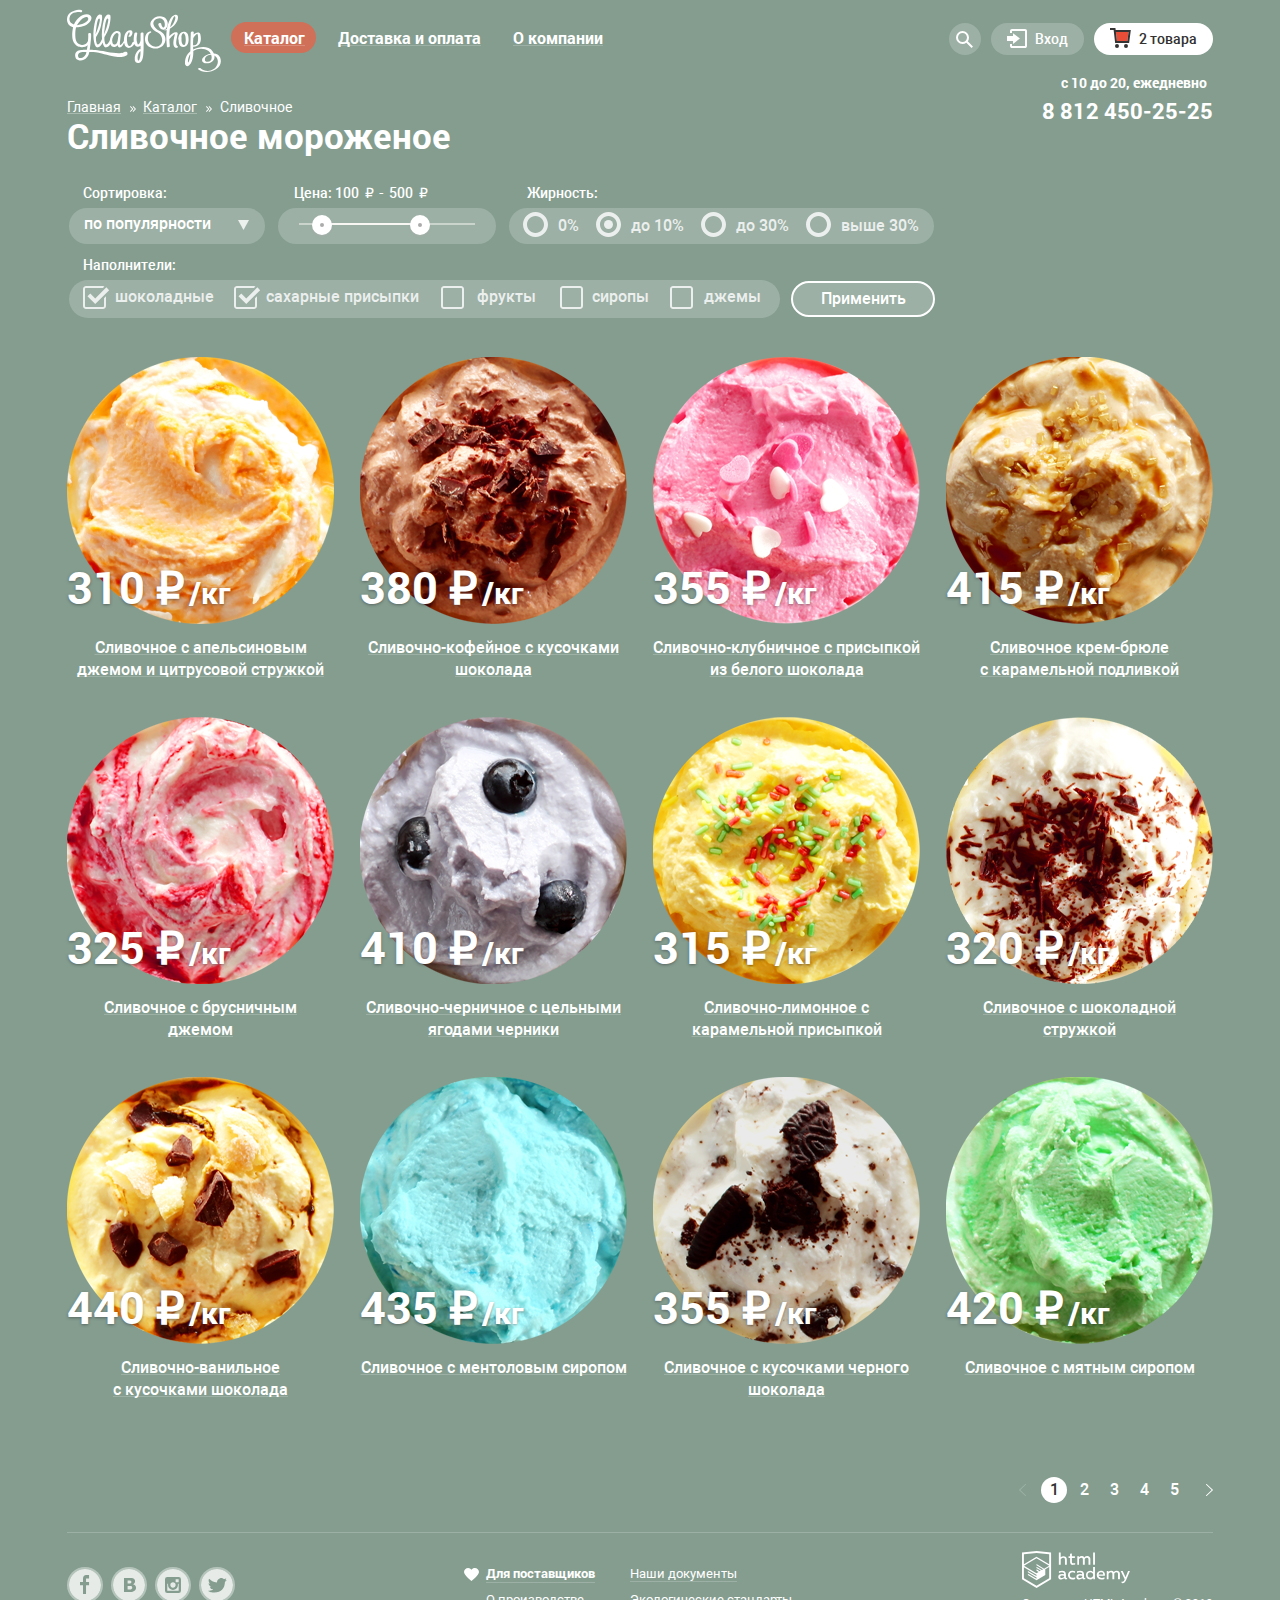
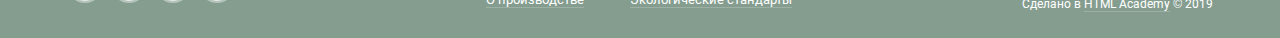
==== commit 09ff2bac: "Доработал  части карточек товара." ====
--- a/catalog.html
+++ b/catalog.html
@@ -289,9 +289,7 @@
                 <span class="product-weight">/кг</span>
               </div>
 
-              <div class="under-hover">
-                <a class="gl-btn show-btn" href="#">Быстрый просмотр</a>
-              </div>
+              <a class="gl-btn show-btn" href="#">Быстрый просмотр</a>
             </li>
 
             <li class="product-item">
@@ -305,9 +303,7 @@
                 <span class="product-weight">/кг</span>
               </div>
 
-              <div class="under-hover">
-                <a class="gl-btn show-btn" href="#">Быстрый просмотр</a>
-              </div>
+              <a class="gl-btn show-btn" href="#">Быстрый просмотр</a>
             </li>
 
             <li class="product-item">
@@ -321,9 +317,7 @@
                 <span class="product-weight">/кг</span>
               </div>
 
-              <div class="under-hover">
-                <a class="gl-btn show-btn" href="#">Быстрый просмотр</a>
-              </div>
+              <a class="gl-btn show-btn" href="#">Быстрый просмотр</a>
             </li>
 
             <li class="product-item">
@@ -337,9 +331,7 @@
                 <span class="product-weight">/кг</span>
               </div>
 
-              <div class="under-hover">
-                <a class="gl-btn show-btn" href="#">Быстрый просмотр</a>
-              </div>
+              <a class="gl-btn show-btn" href="#">Быстрый просмотр</a>
             </li>
 
             <li class="product-item">
@@ -353,9 +345,7 @@
                 <span class="product-weight">/кг</span>
               </div>
 
-              <div class="under-hover">
-                <a class="gl-btn show-btn" href="#">Быстрый просмотр</a>
-              </div>
+              <a class="gl-btn show-btn" href="#">Быстрый просмотр</a>
             </li>
 
             <li class="product-item">
@@ -369,9 +359,7 @@
                 <span class="product-weight">/кг</span>
               </div>
 
-              <div class="under-hover">
-                <a class="gl-btn show-btn" href="#">Быстрый просмотр</a>
-              </div>
+              <a class="gl-btn show-btn" href="#">Быстрый просмотр</a>
             </li>
 
             <li class="product-item">
@@ -385,9 +373,7 @@
                 <span class="product-weight">/кг</span>
               </div>
 
-              <div class="under-hover">
-                <a class="gl-btn show-btn" href="#">Быстрый просмотр</a>
-              </div>
+              <a class="gl-btn show-btn" href="#">Быстрый просмотр</a>
             </li>
 
             <li class="product-item">
@@ -401,9 +387,7 @@
                 <span class="product-weight">/кг</span>
               </div>
 
-              <div class="under-hover">
-                <a class="gl-btn show-btn" href="#">Быстрый просмотр</a>
-              </div>
+              <a class="gl-btn show-btn" href="#">Быстрый просмотр</a>
             </li>
 
             <li class="product-item">
@@ -418,9 +402,7 @@
                 <span class="product-weight">/кг</span>
               </div>
 
-              <div class="under-hover">
-                <a class="gl-btn show-btn" href="#">Быстрый просмотр</a>
-              </div>
+              <a class="gl-btn show-btn" href="#">Быстрый просмотр</a>
             </li>
 
             <li class="product-item">
@@ -434,9 +416,7 @@
                 <span class="product-weight">/кг</span>
               </div>
 
-              <div class="under-hover">
-                <a class="gl-btn show-btn" href="#">Быстрый просмотр</a>
-              </div>
+              <a class="gl-btn show-btn" href="#">Быстрый просмотр</a>
             </li>
 
             <li class="product-item">
@@ -450,9 +430,7 @@
                 <span class="product-weight">/кг</span>
               </div>
 
-              <div class="under-hover">
-                <a class="gl-btn show-btn" href="#">Быстрый просмотр</a>
-              </div>
+              <a class="gl-btn show-btn" href="#">Быстрый просмотр</a>
             </li>
 
             <li class="product-item">
@@ -466,9 +444,7 @@
                 <span class="product-weight">/кг</span>
               </div>
 
-              <div class="under-hover">
-                <a class="gl-btn show-btn" href="#">Быстрый просмотр</a>
-              </div>
+              <a class="gl-btn show-btn" href="#">Быстрый просмотр</a>
             </li>
           </ul>
         </section>
--- a/css/style.mini.css
+++ b/css/style.mini.css
@@ -1,2 +1,2 @@
 
-@-webkit-keyframes bounce{0%{transform:translateY(-2000px)}70%{transform:translateY(30px)}90%{transform:translateY(-10px)}to{transform:translateY(0)}}@keyframes bounce{0%{transform:translateY(-2000px)}70%{transform:translateY(30px)}90%{transform:translateY(-10px)}to{transform:translateY(0)}}@-webkit-keyframes shake{0%,to{transform:translateX(0)}10%,30%,50%,70%,90%{transform:translateX(-10px)}20%,40%,60%,80%{transform:translateX(10px)}}@keyframes shake{0%,to{transform:translateX(0)}10%,30%,50%,70%,90%{transform:translateX(-10px)}20%,40%,60%,80%{transform:translateX(10px)}}@font-face{font-family:"Roboto";src:url(../fonts/roboto.woff2) format("woff2"),url(../fonts/roboto.woff) format("woff");font-weight:400;font-style:normal}@font-face{font-family:"Roboto Bold";src:url(../fonts/robotobold.woff2) format("woff2"),url(../fonts/robotobold.woff) format("woff");font-weight:700;font-style:normal}@font-face{font-family:"Roboto Medium";src:url(../fonts/robotomedium.woff2) format("woff2"),url(../fonts/robotomedium.woff) format("woff");font-weight:500;font-style:normal}:root{--basic-white: #FFFFFF;--basic-dark: #323232;--basic-gray: #EDEDED;--border-gray: #D3D3D2;--border-basket: #CACAC7;--basic-basket-price: #ABABAB;--basic-red-light: #F26843;--basic-red-dark: #E74A35;--shadow-dark: #696969;--shadow-red: #AC1000;--shadow-red-dark: #942718;--reff-dark: #353535;--reff-red: #FFBC9E;--reff-red2: #E84D37;--basic-placeholder: #999999;--basic-form-dark: #5A5A5A;--close-btn-dark: #231F20;--background-white: #F8F7F4;--background-green: #849D8F;--background-gray: #8996A6;--background-red: #9D8B84;--background-red-light: #FBDED7;--background-red-bright: #F6B5A5;--background-red-dark: #D07058;--background-contact-field: #FEFEFE;--opacity-black-007: rgba(0, 0, 0, 0.07);--opacity-black-02: rgba(0, 0, 0, 0.2);--popup-background-03: rgba(0, 0, 0, 0.3);--opacity-black-04: rgba(0, 0, 0, 0.4);--opacity-gray-052: rgba(178, 178, 178, 0.52);--opacity-black-03: rgba(171, 171, 171, 0.3);--opacity-gray-02: rgba(50, 50, 50, 0.2);--opacity-gray-03: rgba(50, 50, 50, 0.3);--opacity-text-gray: rgba(49, 50, 53, 0.5);--opacity-white-02: rgba(255, 255, 255, 0.2);--opacity-white-03: rgba(255, 255, 255, 0.3);--opacity-white-04: rgba(255, 255, 255, 0.4);--opacity-white-05: rgba(255, 255, 255, 0.5);--opacity-white-07: rgba(255, 255, 255, 0.7);--opacity-price-range-scale: rgba(248, 247, 244, 0.5);--opacity-red-03: rgba(255, 188, 158, 0.3);--opacity-red-064: rgba(172, 16, 0, 0.64);--opacity-red-025: rgba(172, 16, 0, 0.25);--opacity-red-076: rgba(160, 32, 11, 0.76);--form-field-border-focus: rgba(46, 136, 228, 0.52)}.visually-hidden{position:absolute;width:1px;height:1px;margin:-1px;border:0;padding:0;clip:rect(0 0 0 0);overflow:hidden}body{min-width:1180px;margin:0;padding:0;font-family:"Roboto",Arial,sans-serif;font-style:normal;font-weight:400;font-size:16px;line-height:22px;color:var(--basic-white)}a{text-decoration:none}img{max-width:100%;height:auto}.document-page{height:100%}.container{width:1146px;padding:0 27px;margin:0 auto}.gl-btn{padding:0;font-family:"Roboto Bold",Arial,sans-serif;font-style:normal;font-weight:700;font-size:18px;color:var(--basic-white);background:linear-gradient(180deg,var(--basic-red-light) 0%,var(--basic-red-dark) 100%);border:0;cursor:pointer}.gl-btn:focus,.sort-select>option:focus{outline:0}.gl-btn:focus,.gl-btn:hover{background:linear-gradient(0deg,var(--opacity-white-02),var(--opacity-white-02)),linear-gradient(180deg,var(--basic-red-light) 0%,var(--basic-red-dark) 100%);box-shadow:0 2px 2px var(--shadow-red)}.gl-btn:active{background:linear-gradient(0deg,var(--opacity-black-007),var(--opacity-black-007)),linear-gradient(180deg,var(--basic-red-light) 0%,var(--basic-red-dark) 100%);box-shadow:inset 0 2px 2px var(--shadow-red-dark)}.page-body{min-height:100%;display:grid;grid-template-rows:-webkit-min-content 1fr -webkit-min-content;grid-template-rows:min-content 1fr min-content;align-content:start;background-repeat:no-repeat;background-position:50% 82px}.page-wrapper-1{background-image:url("../img/group 1.png")}.catalog-wrapper-1,.page-wrapper-1{background-color:var(--background-green)}.page-wrapper-2{background-color:var(--background-gray);background-image:url("../img/group 2.png")}.page-wrapper-3{background-color:var(--background-red);background-image:url("../img/group 3.png")}.main-header{display:grid;grid-template-rows:-webkit-min-content -webkit-min-content 1fr;grid-template-rows:min-content min-content 1fr;grid-template-columns:154px 1fr 1fr;margin-bottom:20px}.index-logo,.main-logo{grid-column:1/2;grid-row:1/2;margin-top:9px}.main-logo{display:inline-block}.htmlacademy-reff:active>.htmlacademy-svg path,.htmlacademy-reff:focus>.htmlacademy-svg path,.htmlacademy-reff:hover>.htmlacademy-svg path,.main-logo:active>.logo-svg g,.main-logo:focus>.logo-svg g,.main-logo:hover>.logo-svg g{fill:var(--reff-red)}.header-menu{grid-column:2/3;grid-row:1/2;padding-left:9px;margin-top:22px}.header-menu-list{margin:0;padding:0;list-style:none}.header-menu-item{display:inline-block;position:relative;margin-right:2px;text-align:center;line-height:33px;vertical-align:baseline}.header-menu-item:first-child{width:87px;margin-right:4px}.header-menu-item a{display:inline-block;padding:0 13px;font-family:"Roboto Bold",Arial,sans-serif;font-style:normal;font-weight:700;line-height:18px;color:var(--basic-white);-webkit-text-decoration:underline solid var(--opacity-white-02);text-decoration:underline solid var(--opacity-white-02);-webkit-text-decoration-skip-ink:none;text-decoration-skip-ink:none;box-sizing:border-box}.header-menu-item:not(.current-page):focus .header-menu-reff,.header-menu-item:not(.current-page):hover .header-menu-reff{color:var(--basic-dark);text-align:center;vertical-align:baseline;line-height:31px;background-color:var(--basic-white);border-radius:26px}.header-menu-item:not(.current-page):active .header-menu-reff{background:var(--basic-gray);box-shadow:inset 0 2px 1px var(--shadow-dark)}.current-page .header-menu-reff:active,.current-page .header-menu-reff:focus,.header-menu-item.current-page .header-menu-reff{display:inline-block;width:85px;height:31px;color:var(--basic-white);text-align:center;vertical-align:baseline;line-height:31px;background-color:var(--background-red-dark);box-shadow:none;border-radius:26px}.hidden-menu-open{margin-bottom:5px}.hidden-menu{display:none;position:absolute;left:-6px;min-width:143px;min-height:171px;background:var(--basic-white);box-shadow:0 20px 20px var(--opacity-black-04);border-radius:4px;z-index:3}.hidden-menu-title{margin:10px 5px 0;padding-bottom:9px;padding-left:16px;color:var(--basic-dark);font-size:14px;line-height:18px;text-align:left;border-bottom:1px solid var(--opacity-gray-02)}.hidden-menu-list{list-style:none;padding:0;margin-top:6px}.hidden-menu-item{margin-bottom:5px;text-align:left}.hidden-menu-item a{display:block;width:100%;height:27px;margin-bottom:-1px;padding-left:21px;font-family:"Roboto",Arial,sans-serif;font-style:normal;font-weight:400;color:var(--basic-dark);font-size:14px;line-height:27px;box-sizing:border-box}.hidden-menu-item .page-here{color:var(--basic-white);text-decoration:none;background:var(--background-red-dark);cursor:default}.hidden-reff:not(.page-here):focus,.hidden-reff:not(.page-here):hover{color:var(--basic-dark);background:var(--background-red-light);border:0}.hidden-reff:not(.page-here):active{color:var(--basic-dark);background:var(--background-red-bright)}.header-menu-item:hover .hidden-menu,.hidden-menu-open:focus+.hidden-menu{display:block}.header-login-menu{display:flex;grid-column:3/-1;grid-row:1/2;justify-self:end;margin-top:23px;margin-bottom:0;padding:0;list-style:none}.login-menu-item{position:relative;display:inline-block;vertical-align:top}.login-menu-btn{height:32px;font-family:"Roboto Medium",Arial,sans-serif;font-style:normal;font-weight:500;font-size:14px;line-height:32px;color:var(--basic-white);background-color:var(--opacity-white-02);border:0;border-radius:20px}.login-menu-btn:focus:not(.basket-btn),.login-menu-item:hover .login-menu-btn:not(.basket-btn){color:var(--basic-dark);background-color:var(--basic-white)}.search-btn,.search-btn::before{display:inline-block;vertical-align:baseline}.search-btn{width:32px;margin-right:10px;padding-top:3px;box-sizing:border-box;cursor:pointer}.login-menu-item:hover .search-btn{top:-36px;right:0}.search-btn::before{content:url(../img/loupe_white.svg);margin-top:1px;margin-left:7px}.login-menu-item:hover .search-btn::before,.search-btn:focus::before{content:url(../img/loupe_black.svg)}.login-btn{display:inline-block;margin-right:10px;padding:0 16px;vertical-align:baseline;box-sizing:border-box}.login-btn::before{content:url(../img/entrance_white.svg);margin-right:8px;vertical-align:-11%}.login-btn:focus::before,.login-menu-item:hover .login-btn::before{content:url(../img/entrance_black.svg)}.login-menu-item:hover .login-form{display:flex}.basket-btn{display:inline-block;padding:0 16px;vertical-align:baseline;box-sizing:border-box}.basket-btn::before{content:url(../img/basket_white.svg);margin-right:8px;vertical-align:-11%}.basket-btn.has-product{color:var(--basic-dark);background-color:var(--basic-white)}.basket-btn:not(.has-product){cursor:default}.basket-btn.has-product::before{content:url(../img/basket-red.svg);margin-right:8px;vertical-align:-11%}.basket-btn.has-product:focus::before,.login-menu-item:hover .basket-btn.has-product::before{content:url(../img/basket-red.svg)}.search-field{display:none}.login-menu-item:hover .search-form{display:flex;justify-content:center;align-items:center;position:absolute;top:36px;right:10px;width:341px;height:84px;background:var(--background-white);box-shadow:0 20px 20px var(--opacity-black-04);border-radius:4px}.login-menu-item:hover .search-field{display:block;width:311px;height:44px;padding-left:14px;font-family:"Roboto Bold",Arial,sans-serif;font-style:normal;font-weight:700;font-size:15px;line-height:42px;letter-spacing:-.03em;background:var(--basic-white);border:1px solid var(--border-gray);box-sizing:border-box;border-radius:4px}.search-field::-webkit-input-placeholder{font-family:"Roboto",Arial,sans-serif;font-style:normal;font-weight:400;font-size:15px;line-height:16px;color:var(--basic-placeholder)}.search-field::-moz-placeholder{font-family:"Roboto",Arial,sans-serif;font-style:normal;font-weight:400;font-size:15px;line-height:16px;color:var(--basic-placeholder)}.search-field::placeholder{font-family:"Roboto",Arial,sans-serif;font-style:normal;font-weight:400;font-size:15px;line-height:16px;color:var(--basic-placeholder)}.login-menu-item .search-field:hover{box-shadow:0 0 0 1px var(--opacity-gray-052)}.login-menu-item .search-field:focus{outline:0;box-shadow:0 0 0 1px var(--form-field-border-focus)}.login-form{display:none;flex-wrap:wrap;position:absolute;top:36px;right:10px;width:277px;height:214px;background:var(--background-white);box-shadow:0 20px 20px var(--opacity-black-04);border-radius:4px;z-index:10}.text-field{width:241px;height:44px;margin:0 auto;padding-left:16px;font-family:"Roboto Bold",Arial,sans-serif;font-style:normal;font-weight:700;font-size:14px;line-height:42px;background:var(--basic-white);border:1px solid var(--border-gray);box-sizing:border-box;border-radius:4px}.text-field:first-of-type{margin-top:20px}.text-field::-webkit-input-placeholder{font-family:"Roboto",Arial,sans-serif;font-style:normal;font-weight:400;font-size:14px;line-height:16px;color:var(--basic-placeholder)}.text-field::-moz-placeholder{font-family:"Roboto",Arial,sans-serif;font-style:normal;font-weight:400;font-size:14px;line-height:16px;color:var(--basic-placeholder)}.text-field::placeholder{font-family:"Roboto",Arial,sans-serif;font-style:normal;font-weight:400;font-size:14px;line-height:16px;color:var(--basic-placeholder)}.text-field:hover{box-shadow:0 0 0 1px var(--opacity-gray-052)}.text-field:focus{outline:0;box-shadow:0 0 0 1px var(--form-field-border-focus)}.enter-btn{width:103px;height:44px;margin-left:19px;padding:0;line-height:16px;box-shadow:0 1px 2px var(--opacity-red-025);border-radius:26px}.login-reff{display:flex;flex-direction:column;margin-top:2px;margin-left:20px}.login-reff a{margin-bottom:6px;font-family:"Roboto",Arial,sans-serif;font-style:normal;font-weight:400;font-size:13px;line-height:15px;color:var(--basic-dark);-webkit-text-decoration:underline solid var(--opacity-gray-03);text-decoration:underline solid var(--opacity-gray-03)}.login-reff a:active,.login-reff a:focus,.login-reff a:hover{color:var(--reff-red2);-webkit-text-decoration:underline solid var(--opacity-red-03);text-decoration:underline solid var(--opacity-red-03)}.basket-form{display:none}.login-menu-item:hover .basket-form.has-product{display:block;position:absolute;top:36px;right:0;width:539px;min-height:242px;padding-bottom:21px;background:var(--background-white);box-shadow:0 20px 20px var(--opacity-black-04);border-radius:4px;box-sizing:border-box;z-index:10}.product-items-list{margin:0 15px;padding:15px 0;list-style:none;border-bottom:1px solid var(--border-basket)}.product-item-basket{display:flex;align-items:start;margin-bottom:16px;padding-left:6px}.product-item-basket:last-child{margin-bottom:0}.remove-btn{width:11px;height:11px;margin-top:15px;background-color:transparent;background-image:url(../img/cross-small.svg);background-repeat:no-repeat;background-position:center;border:0}.product-item-basket img{margin-top:5px;margin-left:9px;margin-right:13px}.product-item-basket span,.total-price span{font-style:normal;line-height:16px;color:var(--basic-dark)}.product-item-basket span{display:inline-block;max-width:216px;margin-top:14px;font-family:"Roboto",Arial,sans-serif;font-weight:400;font-size:13px;vertical-align:baseline}.qty-product{margin-left:31px}.product-item-basket .item-price{color:var(--basic-basket-price)}.total-amount{margin-left:26px}.product-order{display:flex;flex-direction:column;align-items:flex-end;margin-top:12px;margin-right:13px}.total-price span{font-family:"Roboto Bold",Arial,sans-serif;font-weight:700;font-size:15px}.buy-btn{display:inline-block;margin-top:11px;padding:14px 15px;line-height:16px;vertical-align:middle;box-shadow:0 1px 2px var(--opacity-red-025);border-radius:26px}.breadcrumbs{grid-column:1/3;grid-row:2/3;display:flex;flex-direction:column-reverse;padding-top:20px}.breadcrumbs-list li,.catalog-title{font-style:normal;color:var(--basic-white)}.catalog-title{margin-top:-6px;margin-bottom:0;font-family:"Roboto Bold",Arial,sans-serif;font-weight:700;font-size:35px;line-height:41px}.breadcrumbs-list{margin:0;padding:0;list-style:none}.breadcrumbs-list li{display:inline-block;font-family:"Roboto",Arial,sans-serif;font-weight:400;font-size:14px;line-height:16px;vertical-align:top}.breadcrumbs-list li:nth-child(2){margin-left:5px}.breadcrumbs-list li:last-child{margin-left:5px}.breadcrumbs-list li:nth-child(2)::before{content:url(../img/icon-right-small.svg);margin-right:4px}.breadcrumbs-list li:last-child::before{content:url(../img/icon-right-small.svg);margin-right:8px}.breadcrumbs-list a{color:var(--basic-white);-webkit-text-decoration:underline solid var(--opacity-white-03);text-decoration:underline solid var(--opacity-white-03)}.breadcrumbs-list a:focus,.breadcrumbs-list a:hover,.breadcrumbs-lista:active{color:var(--reff-red);-webkit-text-decoration:underline solid var(--opacity-red-03);text-decoration:underline solid var(--opacity-red-03)}.header-contact{grid-column:3/-1;grid-row:2/3;justify-self:end;margin-top:2px}.header-contact.catalog-page{margin-top:-4px}.header-contact a,.header-contact p{font-family:"Roboto Bold",Arial,sans-serif;font-style:normal;font-weight:700}.header-contact p{margin-top:0;margin-left:19px;margin-bottom:8px;font-size:14px;line-height:16px}.header-contact a{font-size:22px;line-height:24px;color:var(--basic-white)}.header-contact a:active,.header-contact a:focus,.header-contact a:hover{color:var(--reff-red)}.slider{position:relative;grid-column:1/-1;grid-row:3/-1;padding-top:271px;text-align:center;color:var(--basic-white)}.slider-list{margin:0;padding:0;list-style:none}.slide{display:none}.slide-current{display:block}.button,.slide-title{font-family:"Roboto Bold",Arial,sans-serif;font-style:normal;font-weight:700}.slide-title{width:700px;margin:0 auto 27px;font-size:60px;line-height:60px}.button{display:inline-block;padding:12px 44px;font-size:31px;line-height:41px;text-align:center;color:#fff;vertical-align:top;text-decoration:none;text-shadow:0 2px 5px var(--opacity-red-076);background:#f26843;background:linear-gradient(180deg,var(--basic-red-light),var(--basic-red-dark));border-radius:50px;box-shadow:0 2px 2px var(--opacity-red-064);border:0;cursor:pointer}.button:hover{background:linear-gradient(0deg,var(--opacity-white-02),var(--opacity-white-02)),linear-gradient(180deg,var(--basic-red-light) 0%,var(--basic-red-dark) 100%);box-shadow:0 2px 2px var(--shadow-red)}.button:active{background:linear-gradient(0deg,var(--opacity-black-007),var(--opacity-black-007)),linear-gradient(180deg,var(--basic-red-light) 0%,var(--basic-red-dark) 100%);box-shadow:inset 0 2px 2px var(--shadow-red-dark)}.slider-controls{position:absolute;bottom:24px;left:0;display:flex;width:79px;justify-content:space-between;z-index:20}.slider-controls button{padding:0;width:21px;height:21px;background-color:transparent;border:2px solid var(--basic-white);border-radius:50%;cursor:pointer;outline:0}.slider-control:focus,.slider-control:hover{background-color:var(--opacity-white-04)}.slider-control.current,.slider-control:active{background-color:var(--basic-white)}.promo-action{margin-top:19px}.promo-action-list{display:flex;justify-content:space-between;padding:0;list-style:none}.promo-action-item{display:flex;flex-direction:column;width:560px;min-height:229px;padding-left:17px;padding-right:22px;border:0;border-radius:16px;box-sizing:border-box}.promo-action-item:first-child{background-image:url(../img/background-raspberry.png);background-size:cover}.promo-action-item:last-child{background-image:url(../img/background-chocolate.png);background-size:cover}.promo-item-title{margin-top:14px;margin-bottom:0;font-size:35px;line-height:41px}.product-price-wrapper span,.promo-item-text,.promo-item-title{font-family:"Roboto Bold",Arial,sans-serif;font-style:normal;font-weight:700;color:var(--basic-white)}.promo-item-text{margin-top:17px;font-size:18px;line-height:22px}.promo-item-btn{margin-top:25px;display:inline-block;align-self:flex-end;padding:13px 22px;box-shadow:0 2px 2px var(--opacity-red-064);border-radius:70px}.product-hit{margin-top:34px;margin-bottom:7px}.product-list{display:flex;justify-content:space-between;flex-wrap:wrap;padding:0;margin:0;list-style:none}.product-item{position:relative;display:flex;flex-direction:column;align-items:center;width:267px;min-height:320px;padding-top:6px;padding-bottom:71px;background-color:transparent}.hit-wrapper::before{content:url(../img/hit.svg);position:absolute;top:6px;left:0;width:61px;height:61px;z-index:5}.product-title{margin:0;font-family:"Roboto Medium",Arial,sans-serif;font-style:normal;font-weight:500;font-size:16px;line-height:22px;text-align:center;color:var(--basic-white);-webkit-text-decoration:underline solid var(--opacity-white-02);text-decoration:underline solid var(--opacity-white-02);-webkit-text-decoration-skip-ink:none;text-decoration-skip-ink:none}.product-img{order:-2;z-index:-1}.product-price-wrapper{align-self:flex-start;order:-1;margin-top:-60px;margin-bottom:27px}.product-price-wrapper span{text-shadow:0 1px 3px var(--opacity-text-gray)}.product-price{font-size:45px;line-height:45px}.product-weight{font-size:30px;line-height:35px}.under-hover{position:absolute;top:0;left:-13px;display:none;flex-direction:column;justify-content:flex-end;align-items:center;width:293px;height:100%;padding-bottom:21px;background:var(--opacity-white-02);box-shadow:0 20px 20px var(--opacity-black-02);border-radius:4px;box-sizing:border-box;z-index:5}.show-btn{position:relative;padding:11px 17px;margin-top:7px;line-height:24px;text-align:center;border-radius:50px;z-index:6}.product-item:hover .under-hover{display:flex}.shop-intro{min-height:306px;padding:24px 20px;margin-top:-38px;background:url(../img/pattern_2.png);background-size:contain;border-radius:16px;box-sizing:border-box}.shop-intro-title{margin-top:0;margin-bottom:16px;font-family:"Roboto Medium",Arial,sans-serif;font-style:normal;font-weight:500;font-size:24px;line-height:30px;color:var(--basic-dark);letter-spacing:.003em}.shop-intro-list{display:flex;flex-wrap:wrap;justify-content:space-between;padding:0;margin:0}.shop-intro-item{display:inline-flex;width:540px;margin-bottom:22px}.shop-intro-item:last-child,.shop-intro-item:nth-child(3){margin-bottom:0}.shop-intro-item:first-child::before{content:url(../img/ice-cream.svg);margin-right:6px;margin-top:-9px}.shop-intro-item:nth-child(2)::before{content:url(../img/cow.svg);margin-right:6px;margin-top:-9px}.shop-intro-item:nth-child(3)::before{content:url(../img/eco.svg);margin-right:6px;margin-top:-9px}.shop-intro-item:last-child::before{content:url(../img/thermometer.svg);margin-right:6px;margin-top:-9px}.shop-intro-text{margin:0;font-family:"Roboto",Arial,sans-serif;font-style:normal;font-weight:400;font-size:16px;line-height:22px;color:var(--basic-dark)}.news-and-subscribe{display:flex;justify-content:space-between;margin:40px 0}.news-in-blog,.subscribe-box{width:560px;min-height:220px;border-radius:16px;box-sizing:border-box}.news-in-blog{padding:18px 20px;background-image:url(../img/background-news.png);background-repeat:no-repeat;background-size:contain}.news-reff,.news-title{font-style:normal;color:var(--basic-dark)}.news-title{margin-top:0;margin-bottom:2px;font-family:"Roboto Medium",Arial,sans-serif;font-weight:500;font-size:16px;line-height:22px}.news-reff{font-family:"Roboto Bold",Arial,sans-serif;font-weight:700;font-size:24px;line-height:30px;-webkit-text-decoration:underline solid var(--reff-dark);text-decoration:underline solid var(--reff-dark);-webkit-text-decoration-skip-ink:none;text-decoration-skip-ink:none;cursor:pointer}.news-reff:active,.news-reff:hover{color:var(--reff-red2);-webkit-text-decoration:underline solid var(--opacity-red-03);text-decoration:underline solid var(--opacity-red-03)}.subscribe-box{display:flex;justify-content:center;align-items:center;padding:5px 0;background-image:url(../img/background-mail.png);background-position:-16px -16px;background-size:cover}.subscribe-wrapper{width:548px;min-height:210px;padding:24px 20px;background-color:var(--background-white);border-radius:16px;box-sizing:border-box}.subscribe-text{margin:0;font-family:"Roboto",Arial,sans-serif;font-style:normal;font-weight:400;font-size:16px;line-height:22px;color:var(--basic-form-dark)}.subscribe-form{display:flex;justify-content:space-between;margin-top:40px}.subscribe-field{width:368px;height:44px;padding-left:14px;font-family:"Roboto",Arial,sans-serif;font-style:normal;font-weight:400;font-size:16px;line-height:24px;background:var(--basic-white);border:1px solid var(--opacity-gray-052);box-sizing:border-box;border-radius:6px}.subscribe-field::-webkit-input-placeholder{color:var(--basic-placeholder)}.subscribe-field::-moz-placeholder{color:var(--basic-placeholder)}.subscribe-field::placeholder{color:var(--basic-placeholder)}.subscribe-field:hover{box-shadow:0 0 0 1px var(--opacity-gray-052)}.subscribe-field:focus{outline:0;box-shadow:0 0 0 1px var(--form-field-border-focus)}.subscribe-btn{width:130px;height:44px;border-radius:70px}.main-map{height:430px}.main-map,.map-container{position:relative}.map-container::before{content:url(../img/pin.svg);position:absolute;top:136px;left:266px;z-index:1}.main-map img{position:absolute;top:0;left:0;width:1200px;height:430px;z-index:0}.contact-field,.main-map iframe{position:absolute;box-sizing:border-box}.main-map iframe{top:0;left:0;width:100%;height:430px;z-index:2}.contact-field{top:62px;right:27px;width:303px;min-height:306px;display:flex;flex-direction:column;align-items:flex-start;padding:30px 25px;background:var(--background-contact-field);border-radius:16px;z-index:3}.contact-text{margin:0;font-family:"Roboto",Arial,sans-serif;font-style:normal;font-weight:400;font-size:14px;line-height:20px;color:var(--basic-dark)}.contact-address,.contact-phone-reff{margin-top:0;margin-bottom:20px;font-family:"Roboto Bold",Arial,sans-serif;font-style:normal;font-weight:700;font-size:18px;line-height:24px;color:var(--basic-dark)}.contact-phone-reff{margin-top:2px;margin-bottom:0}.contact-phone-reff:active,.contact-phone-reff:hover{color:var(--reff-red)}.feedback-btn{align-self:center;margin-top:28px;padding:12px 28px;border-radius:70px}.catalog-filter{margin-top:9px}.filter-form{display:flex;flex-wrap:wrap}.filter-form fieldset{display:flex;flex-direction:column;margin-right:11px;padding:0;border:0}.filter-form label,.sort-select{font-family:"Roboto Medium",Arial,sans-serif;font-style:normal;font-weight:500;color:var(--basic-white)}.filter-form label{margin-bottom:7px;font-size:14px;line-height:16px}.sort-field label{margin-left:14px}.sort-select{position:relative;width:196px;height:36px;padding-left:15px;padding-bottom:5px;font-size:16px;line-height:18px;background:var(--opacity-white-02);background-image:url(../img/icon-down-white.svg);background-repeat:no-repeat;background-position:169px 12px;border:0;border-radius:20px;-webkit-appearance:none;-moz-appearance:none;appearance:none}.sort-select:focus{color:var(--basic-dark);background:var(--basic-white);background-image:url(../img/icon-down-black.svg);background-repeat:no-repeat;background-position:169px 12px;outline:0}.sort-select:hover{color:var(--basic-dark);background-image:url(../img/icon-down-black.svg);background-repeat:no-repeat;background-position:169px 12px}.sort-select>option{margin-top:10px;font-family:"Roboto",Arial,sans-serif;font-style:normal;font-weight:400;font-size:14px;line-height:16px;color:var(--basic-dark)}.range-filter{display:flex;flex-direction:column-reverse;width:218px}.range-controls{position:relative;height:36px;padding:0 21px;background:var(--opacity-white-02);border-radius:20px}.range-controls .scale{height:2px;margin-top:15px;padding-left:15px;background:var(--opacity-price-range-scale)}.range-controls .bar{width:60%;height:2px;background:var(--background-white);opacity:1}.range-controls .toggle{position:absolute;top:7px;left:0;width:4px;height:4px;padding:0;border:8px solid var(--basic-white);border-radius:50%;background-color:var(--basic-basket-price);box-shadow:0 2px 2px var(--opacity-black-03);cursor:pointer}.range-controls .toggle:hover{transform:scale(1.2)}.range-controls .toggle-min{left:34px}.range-controls .toggle-max{left:132px}.price-controls{display:flex;margin-left:16px}.price-controls input{display:inline;width:30px;padding:0;margin:0;font-family:inherit;font-size:inherit;text-align:left;color:var(--basic-white);border:0;background:0 0}.filter-form .max-price,.filter-form .min-price{line-height:16px}.filter-form .max-price{margin-left:5px}.max-price input{margin-left:2px}.fat-range-title{margin-left:18px;margin-bottom:7px;font-family:"Roboto Medium",Arial,sans-serif;font-style:normal;font-weight:500;font-size:14px;line-height:16px;color:var(--basic-white)}.fat-range-list{display:flex;align-items:center;width:425px;height:36px;margin:0;padding-left:14px;background:var(--opacity-white-02);border:0;border-radius:20px;box-sizing:border-box;list-style:none}.fat-range-item{margin-right:17px}.fat-range-item:last-child{margin-right:0}.filter-input-checkbox+label,.filter-radio+label{font-family:"Roboto Medium",Arial,sans-serif;font-style:normal;font-weight:500;font-size:16px;line-height:18px;color:var(--basic-white);opacity:.8}.filter-radio+label:before{content:url(../img/radio-off.svg);margin-right:10px;vertical-align:-33%}.filter-radio:checked+label:before{content:url(../img/radio-on.svg)}.filter-input-checkbox:focus+label,.filter-input-checkbox:hover+label,.filter-radio:focus+label,.filter-radio:hover+label{opacity:1}.filter-input-checkbox:disabled+label:before,.filter-radio:disabled+label:before{opacity:.4}.filter-fillers{margin-top:13px}.fillers-title{margin-left:14px;margin-bottom:7px;font-family:"Roboto Medium",Arial,sans-serif;font-style:normal;font-weight:500;font-size:14px;line-height:16px;color:var(--basic-white)}.fillers-list{display:flex;flex-wrap:wrap;align-items:center;min-width:711px;min-height:38px;margin:0;padding:5px 14px;background:var(--opacity-white-02);border:0;border-radius:20px;box-sizing:border-box;list-style:none}.fillers-item{margin-right:20px}.fillers-item:nth-child(2){margin-right:22px}.fillers-item:nth-child(3){margin-right:24px}.fillers-item:nth-child(4){margin-right:21px}.fillers-item:last-child{margin-right:0}.filter-input-checkbox+label:before{content:url(../img/checkbox-off.svg);display:inline-block;width:27px;margin-right:5px;vertical-align:-38%}.fillers-item:nth-of-type(3) label:before{margin-right:9px}.fillers-item:nth-of-type(4) label:before{margin-right:5px}.fillers-item:nth-of-type(5) label:before{margin-right:7px}.filter-input-checkbox:checked+label:before{content:url(../img/checkbox-on.svg)}.filter-btn{width:144px;height:36px;margin-top:37px;font-family:"Roboto Medium",Arial,sans-serif;font-style:normal;font-weight:500;font-size:16px;line-height:18px;color:var(--basic-white);background:var(--opacity-white-02);border:2px solid var(--basic-white);box-sizing:border-box;border-radius:20px}.filter-btn:focus,.filter-btn:hover{color:var(--basic-dark);background:var(--basic-white);outline:0}.filter-btn:active{border:0;box-shadow:inset 0 2px 1px var(--shadow-dark)}.product-catalog{margin-top:33px;margin-bottom:46px}.product-catalog .product-item{margin-bottom:30px}.pagination-menu{display:flex;justify-content:flex-end;padding-bottom:29px;border-bottom:1px solid var(--opacity-white-02)}.pagination-list{display:flex;align-items:center;margin:0;padding:0;list-style:none}.pagination-item{display:flex;justify-content:center;align-items:center}.pagination-item:first-child{margin-right:5px}.page-number-list{display:flex;padding:0;list-style:none}.pagination-item-number{display:inline-block;margin-right:4px;vertical-align:baseline}.pagination-item-number:last-child{margin-right:0}.pagination-item a{display:inline-block;min-width:26px;min-height:26px;font-family:"Roboto Medium",Arial,sans-serif;font-style:normal;font-weight:500;font-size:16px;line-height:26px;color:var(--basic-white);text-align:center}.go-back,.go-forward{background-image:url(../img/icon-arrow.svg);background-repeat:no-repeat;background-position:center}.go-forward{background-position-x:right;background-position-y:center}.go-back{transform:rotate(180deg)}.pagination-item .go-back:not(.disabled),.pagination-item .go-forward:not(.disabled){opacity:1}.pagination-item .active-now{color:var(--basic-dark);background-color:var(--basic-white);border-radius:50%;cursor:default;pointer-events:none}.pagination-item .disabled{cursor:default;pointer-events:none;opacity:.2}.pagination-item a:hover:not(.disabled):not(.active-now){cursor:pointer}.pagination-item .page-link:hover:not(.active-now){background-color:var(--opacity-white-02);border-radius:50%}.pagination-item a:focus{outline:0}.pagination-item-number .page-link:active:not(.active-now){color:var(--basic-dark);background-color:var(--basic-white);border-radius:50%}.main-footer,.social-reff-list{display:flex;justify-content:space-between}.main-footer{padding-top:17px;padding-bottom:25px}.social-reff-list{width:168px;height:32px;margin-top:17px;margin-bottom:0;padding:0;list-style:none}.social-reff,.social-reff-item{display:inline-block;vertical-align:baseline}.social-reff{width:36px;height:36px;border:2px solid var(--opacity-white-05);border-radius:50%;box-sizing:border-box;opacity:.8}.social-reff:hover{opacity:1}.social-reff:active{border:2px solid var(--opacity-white-07);opacity:1}.fb-reff{background-image:url(../img/fb.svg);background-repeat:no-repeat}.inst-reff,.tw-reff,.vk-reff{background-image:url(../img/vk.svg);background-repeat:no-repeat}.inst-reff,.tw-reff{background-image:url(../img/instagram.svg)}.tw-reff{background-image:url(../img/twitter.svg)}.footer-menu-list{display:flex;flex-wrap:wrap;width:330px;min-height:37px;margin-top:12px;margin-bottom:0;padding:0;list-style:none}.footer-menu-item{display:inline-block;vertical-align:baseline;width:144px}.footer-menu-item:last-child{width:186px}.footer-menu-item::before{content:"";display:inline-block;vertical-align:middle;width:22px;height:13px}.like-item::before{content:url(../img/heart.svg);vertical-align:-15%}.footer-menu-reff,.like-item a{font-style:normal;font-size:13px;line-height:18px}.footer-menu-reff{font-family:"Roboto",Arial,sans-serif;font-weight:400;color:var(--basic-white);border-bottom:1px solid var(--opacity-white-02)}.like-item a{font-family:"Roboto Bold",Arial,sans-serif;font-weight:700}.footer-menu-reff:active,.footer-menu-reff:hover{color:var(--reff-red);border-bottom:1px solid var(--opacity-red-03)}.footer-menu-item:hover.like-item::before{content:url(../img/heart-red.svg)}.academy-block{display:flex;flex-direction:column}.academy-text{font-family:"Roboto",Arial,sans-serif;font-style:normal;font-weight:400;font-size:12px;line-height:18px;color:var(--basic-white)}.academy-text a{color:var(--basic-white);border-bottom:1px solid var(--opacity-white-02)}.academy-text a:active,.academy-text a:focus,.academy-text a:hover{color:var(--reff-red);border-bottom:1px solid var(--opacity-red-03)}.message-popup-container{position:fixed;top:0;left:0;display:none;justify-content:center;align-items:center;width:100%;height:100%;background-color:var(--popup-background-03);z-index:10}.popup-show{display:flex;-webkit-animation:bounce .6s;animation:bounce .6s}.popup-error{-webkit-animation:shake .6s;animation:shake .6s}.message-popup{display:flex;flex-direction:column;position:relative;width:477px;height:441px;padding:15px 24px;background:var(--background-white);border-radius:6px;box-sizing:border-box}.message-popup-title{margin:0;font-family:"Roboto Medium",Arial,sans-serif;font-style:normal;font-weight:500;font-size:24px;line-height:28px;color:var(--basic-dark)}.close-btn{position:absolute;top:12px;right:19px;width:18px;height:17px;background-color:transparent;border:0;cursor:pointer;z-index:4}.close-btn::after,.close-btn::before{content:"";position:absolute;top:10px;left:2px;width:22px;height:2px;background-color:var(--close-btn-dark)}.close-btn::before{transform:rotate(45deg)}.close-btn::after{transform:rotate(-45deg)}.close-btn:active::after,.close-btn:active::before,.close-btn:focus::after,.close-btn:focus::before,.close-btn:hover::after,.close-btn:hover::before{background-color:var(--reff-red)}.message-form{display:flex;flex-direction:column;align-items:flex-start}.message-text-field{display:block;width:267px;height:44px;margin-top:20px;margin-left:0;padding-left:14px;font-family:"Roboto Bold",Arial,sans-serif;font-style:normal;font-weight:700;font-size:16px;line-height:20px;text-align:left;background:var(--basic-white);border:1px solid var(--opacity-gray-052);box-sizing:border-box;border-radius:4px}.message-area-field::-webkit-input-placeholder,.message-text-field::-webkit-input-placeholder{font-family:"Roboto",Arial,sans-serif;font-style:normal;font-weight:400;color:var(--basic-placeholder)}.message-area-field::-moz-placeholder,.message-text-field::-moz-placeholder{font-family:"Roboto",Arial,sans-serif;font-style:normal;font-weight:400;color:var(--basic-placeholder)}.message-area-field::placeholder,.message-text-field::placeholder{font-family:"Roboto",Arial,sans-serif;font-style:normal;font-weight:400;color:var(--basic-placeholder)}.message-area-field{display:block;width:428px;height:154px;margin-top:20px;padding-left:14px;padding-top:11px;font-family:"Roboto Bold",Arial,sans-serif;font-style:normal;font-weight:700;font-size:16px;line-height:20px;text-align:left;resize:none;background:var(--basic-white);border:1px solid var(--opacity-gray-052);box-sizing:border-box;border-radius:4px}.submit-btn{align-self:flex-end;width:140px;height:44px;margin-top:25px;border-radius:70px}.message-area-field:hover,.message-text-field:hover{box-shadow:0 0 0 1px var(--opacity-gray-052)}.message-area-field:focus,.message-text-field:focus{outline:0;box-shadow:0 0 0 1px var(--form-field-border-focus)}
+@-webkit-keyframes bounce{0%{transform:translateY(-2000px)}70%{transform:translateY(30px)}90%{transform:translateY(-10px)}to{transform:translateY(0)}}@keyframes bounce{0%{transform:translateY(-2000px)}70%{transform:translateY(30px)}90%{transform:translateY(-10px)}to{transform:translateY(0)}}@-webkit-keyframes shake{0%,to{transform:translateX(0)}10%,30%,50%,70%,90%{transform:translateX(-10px)}20%,40%,60%,80%{transform:translateX(10px)}}@keyframes shake{0%,to{transform:translateX(0)}10%,30%,50%,70%,90%{transform:translateX(-10px)}20%,40%,60%,80%{transform:translateX(10px)}}@font-face{font-family:"Roboto";src:url(../fonts/roboto.woff2) format("woff2"),url(../fonts/roboto.woff) format("woff");font-weight:400;font-style:normal}@font-face{font-family:"Roboto Bold";src:url(../fonts/robotobold.woff2) format("woff2"),url(../fonts/robotobold.woff) format("woff");font-weight:700;font-style:normal}@font-face{font-family:"Roboto Medium";src:url(../fonts/robotomedium.woff2) format("woff2"),url(../fonts/robotomedium.woff) format("woff");font-weight:500;font-style:normal}:root{--basic-white: #FFFFFF;--basic-dark: #323232;--basic-gray: #EDEDED;--border-gray: #D3D3D2;--border-basket: #CACAC7;--basic-basket-price: #ABABAB;--basic-red-light: #F26843;--basic-red-dark: #E74A35;--shadow-dark: #696969;--shadow-red: #AC1000;--shadow-red-dark: #942718;--reff-dark: #353535;--reff-red: #FFBC9E;--reff-red2: #E84D37;--basic-placeholder: #999999;--basic-form-dark: #5A5A5A;--close-btn-dark: #231F20;--background-white: #F8F7F4;--background-green: #849D8F;--background-gray: #8996A6;--background-red: #9D8B84;--background-red-light: #FBDED7;--background-red-bright: #F6B5A5;--background-red-dark: #D07058;--background-contact-field: #FEFEFE;--opacity-black-007: rgba(0, 0, 0, 0.07);--opacity-black-02: rgba(0, 0, 0, 0.2);--popup-background-03: rgba(0, 0, 0, 0.3);--opacity-black-04: rgba(0, 0, 0, 0.4);--opacity-gray-052: rgba(178, 178, 178, 0.52);--opacity-black-03: rgba(171, 171, 171, 0.3);--opacity-gray-02: rgba(50, 50, 50, 0.2);--opacity-gray-03: rgba(50, 50, 50, 0.3);--opacity-text-gray: rgba(49, 50, 53, 0.5);--opacity-white-02: rgba(255, 255, 255, 0.2);--opacity-white-03: rgba(255, 255, 255, 0.3);--opacity-white-04: rgba(255, 255, 255, 0.4);--opacity-white-05: rgba(255, 255, 255, 0.5);--opacity-white-07: rgba(255, 255, 255, 0.7);--opacity-price-range-scale: rgba(248, 247, 244, 0.5);--opacity-red-03: rgba(255, 188, 158, 0.3);--opacity-red-064: rgba(172, 16, 0, 0.64);--opacity-red-025: rgba(172, 16, 0, 0.25);--opacity-red-076: rgba(160, 32, 11, 0.76);--form-field-border-focus: rgba(46, 136, 228, 0.52)}.visually-hidden{position:absolute;width:1px;height:1px;margin:-1px;border:0;padding:0;clip:rect(0 0 0 0);overflow:hidden}body{min-width:1180px;margin:0;padding:0;font-family:"Roboto",Arial,sans-serif;font-style:normal;font-weight:400;font-size:16px;line-height:22px;color:var(--basic-white)}a{text-decoration:none}img{max-width:100%;height:auto}.document-page{height:100%}.container{width:1146px;padding:0 27px;margin:0 auto}.gl-btn{padding:0;font-family:"Roboto Bold",Arial,sans-serif;font-style:normal;font-weight:700;font-size:18px;color:var(--basic-white);background:linear-gradient(180deg,var(--basic-red-light) 0%,var(--basic-red-dark) 100%);border:0;cursor:pointer}.gl-btn:focus,.sort-select>option:focus{outline:0}.gl-btn:focus,.gl-btn:hover{background:linear-gradient(0deg,var(--opacity-white-02),var(--opacity-white-02)),linear-gradient(180deg,var(--basic-red-light) 0%,var(--basic-red-dark) 100%);box-shadow:0 2px 2px var(--shadow-red)}.gl-btn:active{background:linear-gradient(0deg,var(--opacity-black-007),var(--opacity-black-007)),linear-gradient(180deg,var(--basic-red-light) 0%,var(--basic-red-dark) 100%);box-shadow:inset 0 2px 2px var(--shadow-red-dark)}.page-body{min-height:100%;display:grid;grid-template-rows:-webkit-min-content 1fr -webkit-min-content;grid-template-rows:min-content 1fr min-content;align-content:start;background-repeat:no-repeat;background-position:50% 82px}.page-wrapper-1{background-image:url("../img/group 1.png")}.catalog-wrapper-1,.page-wrapper-1{background-color:var(--background-green)}.page-wrapper-2{background-color:var(--background-gray);background-image:url("../img/group 2.png")}.page-wrapper-3{background-color:var(--background-red);background-image:url("../img/group 3.png")}.main-header{display:grid;grid-template-rows:-webkit-min-content -webkit-min-content 1fr;grid-template-rows:min-content min-content 1fr;grid-template-columns:154px 1fr 1fr;margin-bottom:20px}.index-logo,.main-logo{grid-column:1/2;grid-row:1/2;margin-top:9px}.main-logo{display:inline-block}.htmlacademy-reff:active>.htmlacademy-svg path,.htmlacademy-reff:focus>.htmlacademy-svg path,.htmlacademy-reff:hover>.htmlacademy-svg path,.main-logo:active>.logo-svg g,.main-logo:focus>.logo-svg g,.main-logo:hover>.logo-svg g{fill:var(--reff-red)}.header-menu{grid-column:2/3;grid-row:1/2;padding-left:9px;margin-top:22px}.header-menu-list{margin:0;padding:0;list-style:none}.header-menu-item{display:inline-block;position:relative;margin-right:2px;text-align:center;line-height:33px;vertical-align:baseline}.header-menu-item:first-child{width:87px;margin-right:4px}.header-menu-item a{display:inline-block;padding:0 13px;font-family:"Roboto Bold",Arial,sans-serif;font-style:normal;font-weight:700;line-height:18px;color:var(--basic-white);-webkit-text-decoration:underline solid var(--opacity-white-02);text-decoration:underline solid var(--opacity-white-02);-webkit-text-decoration-skip-ink:none;text-decoration-skip-ink:none;box-sizing:border-box}.header-menu-item:not(.current-page):focus .header-menu-reff,.header-menu-item:not(.current-page):hover .header-menu-reff{color:var(--basic-dark);text-align:center;vertical-align:baseline;line-height:31px;background-color:var(--basic-white);border-radius:26px}.header-menu-item:not(.current-page):active .header-menu-reff{background:var(--basic-gray);box-shadow:inset 0 2px 1px var(--shadow-dark)}.current-page .header-menu-reff:active,.current-page .header-menu-reff:focus,.header-menu-item.current-page .header-menu-reff{display:inline-block;width:85px;height:31px;color:var(--basic-white);text-align:center;vertical-align:baseline;line-height:31px;background-color:var(--background-red-dark);box-shadow:none;border-radius:26px}.hidden-menu-open{margin-bottom:5px}.hidden-menu{display:none;position:absolute;left:-6px;min-width:143px;min-height:171px;background:var(--basic-white);box-shadow:0 20px 20px var(--opacity-black-04);border-radius:4px;z-index:3}.hidden-menu-title{margin:10px 5px 0;padding-bottom:9px;padding-left:16px;color:var(--basic-dark);font-size:14px;line-height:18px;text-align:left;border-bottom:1px solid var(--opacity-gray-02)}.hidden-menu-list{list-style:none;padding:0;margin-top:6px}.hidden-menu-item{margin-bottom:5px;text-align:left}.hidden-menu-item a{display:block;width:100%;height:27px;margin-bottom:-1px;padding-left:21px;font-family:"Roboto",Arial,sans-serif;font-style:normal;font-weight:400;color:var(--basic-dark);font-size:14px;line-height:27px;box-sizing:border-box}.hidden-menu-item .page-here{color:var(--basic-white);text-decoration:none;background:var(--background-red-dark);cursor:default}.hidden-reff:not(.page-here):focus,.hidden-reff:not(.page-here):hover{color:var(--basic-dark);background:var(--background-red-light);border:0}.hidden-reff:not(.page-here):active{color:var(--basic-dark);background:var(--background-red-bright)}.header-menu-item:hover .hidden-menu,.hidden-menu-open:focus+.hidden-menu{display:block}.header-login-menu{display:flex;grid-column:3/-1;grid-row:1/2;justify-self:end;margin-top:23px;margin-bottom:0;padding:0;list-style:none}.login-menu-item{position:relative;display:inline-block;vertical-align:top}.login-menu-btn{height:32px;font-family:"Roboto Medium",Arial,sans-serif;font-style:normal;font-weight:500;font-size:14px;line-height:32px;color:var(--basic-white);background-color:var(--opacity-white-02);border:0;border-radius:20px}.login-menu-btn:focus:not(.basket-btn),.login-menu-item:hover .login-menu-btn:not(.basket-btn){color:var(--basic-dark);background-color:var(--basic-white)}.search-btn,.search-btn::before{display:inline-block;vertical-align:baseline}.search-btn{width:32px;margin-right:10px;padding-top:3px;box-sizing:border-box;cursor:pointer}.login-menu-item:hover .search-btn{top:-36px;right:0}.search-btn::before{content:url(../img/loupe_white.svg);margin-top:1px;margin-left:7px}.login-menu-item:hover .search-btn::before,.search-btn:focus::before{content:url(../img/loupe_black.svg)}.login-btn{display:inline-block;margin-right:10px;padding:0 16px;vertical-align:baseline;box-sizing:border-box}.login-btn::before{content:url(../img/entrance_white.svg);margin-right:8px;vertical-align:-11%}.login-btn:focus::before,.login-menu-item:hover .login-btn::before{content:url(../img/entrance_black.svg)}.login-menu-item:hover .login-form{display:flex}.basket-btn{display:inline-block;padding:0 16px;vertical-align:baseline;box-sizing:border-box}.basket-btn::before{content:url(../img/basket_white.svg);margin-right:8px;vertical-align:-11%}.basket-btn.has-product{color:var(--basic-dark);background-color:var(--basic-white)}.basket-btn:not(.has-product){cursor:default}.basket-btn.has-product::before{content:url(../img/basket-red.svg);margin-right:8px;vertical-align:-11%}.basket-btn.has-product:focus::before,.login-menu-item:hover .basket-btn.has-product::before{content:url(../img/basket-red.svg)}.search-field{display:none}.login-menu-item:hover .search-form{display:flex;justify-content:center;align-items:center;position:absolute;top:36px;right:10px;width:341px;height:84px;background:var(--background-white);box-shadow:0 20px 20px var(--opacity-black-04);border-radius:4px}.login-menu-item:hover .search-field{display:block;width:311px;height:44px;padding-left:14px;font-family:"Roboto Bold",Arial,sans-serif;font-style:normal;font-weight:700;font-size:15px;line-height:42px;letter-spacing:-.03em;background:var(--basic-white);border:1px solid var(--border-gray);box-sizing:border-box;border-radius:4px}.search-field::-webkit-input-placeholder{font-family:"Roboto",Arial,sans-serif;font-style:normal;font-weight:400;font-size:15px;line-height:16px;color:var(--basic-placeholder)}.search-field::-moz-placeholder{font-family:"Roboto",Arial,sans-serif;font-style:normal;font-weight:400;font-size:15px;line-height:16px;color:var(--basic-placeholder)}.search-field::placeholder{font-family:"Roboto",Arial,sans-serif;font-style:normal;font-weight:400;font-size:15px;line-height:16px;color:var(--basic-placeholder)}.login-menu-item .search-field:hover{box-shadow:0 0 0 1px var(--opacity-gray-052)}.login-menu-item .search-field:focus{outline:0;box-shadow:0 0 0 1px var(--form-field-border-focus)}.login-form{display:none;flex-wrap:wrap;position:absolute;top:36px;right:10px;width:277px;height:214px;background:var(--background-white);box-shadow:0 20px 20px var(--opacity-black-04);border-radius:4px;z-index:10}.text-field{width:241px;height:44px;margin:0 auto;padding-left:16px;font-family:"Roboto Bold",Arial,sans-serif;font-style:normal;font-weight:700;font-size:14px;line-height:42px;background:var(--basic-white);border:1px solid var(--border-gray);box-sizing:border-box;border-radius:4px}.text-field:first-of-type{margin-top:20px}.text-field::-webkit-input-placeholder{font-family:"Roboto",Arial,sans-serif;font-style:normal;font-weight:400;font-size:14px;line-height:16px;color:var(--basic-placeholder)}.text-field::-moz-placeholder{font-family:"Roboto",Arial,sans-serif;font-style:normal;font-weight:400;font-size:14px;line-height:16px;color:var(--basic-placeholder)}.text-field::placeholder{font-family:"Roboto",Arial,sans-serif;font-style:normal;font-weight:400;font-size:14px;line-height:16px;color:var(--basic-placeholder)}.text-field:hover{box-shadow:0 0 0 1px var(--opacity-gray-052)}.text-field:focus{outline:0;box-shadow:0 0 0 1px var(--form-field-border-focus)}.enter-btn{width:103px;height:44px;margin-left:19px;padding:0;line-height:16px;box-shadow:0 1px 2px var(--opacity-red-025);border-radius:26px}.login-reff{display:flex;flex-direction:column;margin-top:2px;margin-left:20px}.login-reff a{margin-bottom:6px;font-family:"Roboto",Arial,sans-serif;font-style:normal;font-weight:400;font-size:13px;line-height:15px;color:var(--basic-dark);-webkit-text-decoration:underline solid var(--opacity-gray-03);text-decoration:underline solid var(--opacity-gray-03)}.login-reff a:active,.login-reff a:focus,.login-reff a:hover{color:var(--reff-red2);-webkit-text-decoration:underline solid var(--opacity-red-03);text-decoration:underline solid var(--opacity-red-03)}.basket-form{display:none}.login-menu-item:hover .basket-form.has-product{display:block;position:absolute;top:36px;right:0;width:539px;min-height:242px;padding-bottom:21px;background:var(--background-white);box-shadow:0 20px 20px var(--opacity-black-04);border-radius:4px;box-sizing:border-box;z-index:10}.product-items-list{margin:0 15px;padding:15px 0;list-style:none;border-bottom:1px solid var(--border-basket)}.product-item-basket{display:flex;align-items:start;margin-bottom:16px;padding-left:6px}.product-item-basket:last-child{margin-bottom:0}.remove-btn{width:11px;height:11px;margin-top:15px;background-color:transparent;background-image:url(../img/cross-small.svg);background-repeat:no-repeat;background-position:center;border:0}.product-item-basket img{margin-top:5px;margin-left:9px;margin-right:13px}.product-item-basket span,.total-price span{font-style:normal;line-height:16px;color:var(--basic-dark)}.product-item-basket span{display:inline-block;max-width:216px;margin-top:14px;font-family:"Roboto",Arial,sans-serif;font-weight:400;font-size:13px;vertical-align:baseline}.qty-product{margin-left:31px}.product-item-basket .item-price{color:var(--basic-basket-price)}.total-amount{margin-left:26px}.product-order{display:flex;flex-direction:column;align-items:flex-end;margin-top:12px;margin-right:13px}.total-price span{font-family:"Roboto Bold",Arial,sans-serif;font-weight:700;font-size:15px}.buy-btn{display:inline-block;margin-top:11px;padding:14px 15px;line-height:16px;vertical-align:middle;box-shadow:0 1px 2px var(--opacity-red-025);border-radius:26px}.breadcrumbs{grid-column:1/3;grid-row:2/3;display:flex;flex-direction:column-reverse;padding-top:20px}.breadcrumbs-list li,.catalog-title{font-style:normal;color:var(--basic-white)}.catalog-title{margin-top:-6px;margin-bottom:0;font-family:"Roboto Bold",Arial,sans-serif;font-weight:700;font-size:35px;line-height:41px}.breadcrumbs-list{margin:0;padding:0;list-style:none}.breadcrumbs-list li{display:inline-block;font-family:"Roboto",Arial,sans-serif;font-weight:400;font-size:14px;line-height:16px;vertical-align:top}.breadcrumbs-list li:nth-child(2){margin-left:5px}.breadcrumbs-list li:last-child{margin-left:5px}.breadcrumbs-list li:nth-child(2)::before{content:url(../img/icon-right-small.svg);margin-right:4px}.breadcrumbs-list li:last-child::before{content:url(../img/icon-right-small.svg);margin-right:8px}.breadcrumbs-list a{color:var(--basic-white);-webkit-text-decoration:underline solid var(--opacity-white-03);text-decoration:underline solid var(--opacity-white-03)}.breadcrumbs-list a:focus,.breadcrumbs-list a:hover,.breadcrumbs-lista:active{color:var(--reff-red);-webkit-text-decoration:underline solid var(--opacity-red-03);text-decoration:underline solid var(--opacity-red-03)}.header-contact{grid-column:3/-1;grid-row:2/3;justify-self:end;margin-top:2px}.header-contact.catalog-page{margin-top:-4px}.header-contact a,.header-contact p{font-family:"Roboto Bold",Arial,sans-serif;font-style:normal;font-weight:700}.header-contact p{margin-top:0;margin-left:19px;margin-bottom:8px;font-size:14px;line-height:16px}.header-contact a{font-size:22px;line-height:24px;color:var(--basic-white)}.header-contact a:active,.header-contact a:focus,.header-contact a:hover{color:var(--reff-red)}.slider{position:relative;grid-column:1/-1;grid-row:3/-1;padding-top:271px;text-align:center;color:var(--basic-white)}.slider-list{margin:0;padding:0;list-style:none}.slide{display:none}.slide-current{display:block}.button,.slide-title{font-family:"Roboto Bold",Arial,sans-serif;font-style:normal;font-weight:700}.slide-title{width:700px;margin:0 auto 27px;font-size:60px;line-height:60px}.button{display:inline-block;padding:12px 44px;font-size:31px;line-height:41px;text-align:center;color:#fff;vertical-align:top;text-decoration:none;text-shadow:0 2px 5px var(--opacity-red-076);background:#f26843;background:linear-gradient(180deg,var(--basic-red-light),var(--basic-red-dark));border-radius:50px;box-shadow:0 2px 2px var(--opacity-red-064);border:0;cursor:pointer}.button:hover{background:linear-gradient(0deg,var(--opacity-white-02),var(--opacity-white-02)),linear-gradient(180deg,var(--basic-red-light) 0%,var(--basic-red-dark) 100%);box-shadow:0 2px 2px var(--shadow-red)}.button:active{background:linear-gradient(0deg,var(--opacity-black-007),var(--opacity-black-007)),linear-gradient(180deg,var(--basic-red-light) 0%,var(--basic-red-dark) 100%);box-shadow:inset 0 2px 2px var(--shadow-red-dark)}.slider-controls{position:absolute;bottom:24px;left:0;display:flex;width:79px;justify-content:space-between;z-index:20}.slider-controls button{padding:0;width:21px;height:21px;background-color:transparent;border:2px solid var(--basic-white);border-radius:50%;cursor:pointer;outline:0}.slider-control:focus,.slider-control:hover{background-color:var(--opacity-white-04)}.slider-control.current,.slider-control:active{background-color:var(--basic-white)}.promo-action{margin-top:19px}.promo-action-list{display:flex;justify-content:space-between;padding:0;list-style:none}.promo-action-item{display:flex;flex-direction:column;width:560px;min-height:229px;padding-left:17px;padding-right:22px;border:0;border-radius:16px;box-sizing:border-box}.promo-action-item:first-child{background-image:url(../img/background-raspberry.png);background-size:cover}.promo-action-item:last-child{background-image:url(../img/background-chocolate.png);background-size:cover}.promo-item-title{margin-top:14px;margin-bottom:0;font-size:35px;line-height:41px}.product-price-wrapper span,.promo-item-text,.promo-item-title{font-family:"Roboto Bold",Arial,sans-serif;font-style:normal;font-weight:700;color:var(--basic-white)}.promo-item-text{margin-top:17px;font-size:18px;line-height:22px}.promo-item-btn{margin-top:25px;display:inline-block;align-self:flex-end;padding:13px 22px;box-shadow:0 2px 2px var(--opacity-red-064);border-radius:70px}.product-hit{margin-top:34px;margin-bottom:78px}.product-list{display:flex;justify-content:space-between;flex-wrap:wrap;padding:0;margin:0;list-style:none}.product-item{position:relative;display:flex;flex-direction:column;align-items:center;width:267px;min-height:320px;padding-top:6px;background-color:transparent}.product-item:hover{z-index:2}.hit-wrapper::before{content:url(../img/hit.svg);position:absolute;top:6px;left:0;width:61px;height:61px;z-index:5}.product-title{margin:0;font-family:"Roboto Medium",Arial,sans-serif;font-style:normal;font-weight:500;font-size:16px;line-height:22px;text-align:center;color:var(--basic-white);-webkit-text-decoration:underline solid var(--opacity-white-02);text-decoration:underline solid var(--opacity-white-02);-webkit-text-decoration-skip-ink:none;text-decoration-skip-ink:none}.product-img{order:-2;z-index:-1}.product-price-wrapper{align-self:flex-start;order:-1;margin-top:-60px;margin-bottom:27px}.product-price-wrapper span{text-shadow:0 1px 3px var(--opacity-text-gray)}.product-price{font-size:45px;line-height:45px}.product-weight{font-size:30px;line-height:35px}.show-btn{display:none;margin-left:auto;margin-right:auto;padding:11px 17px;line-height:24px;text-align:center;border-radius:50px;z-index:6}.product-item:hover .show-btn{display:block;position:absolute;bottom:-50px;left:32px}.product-item:hover::after{position:absolute;content:"";left:-13px;top:0;right:-13px;bottom:-70px;z-index:-1;background:var(--opacity-white-02);box-shadow:0 20px 20px var(--opacity-black-02);border-radius:4px;box-sizing:border-box}.shop-intro{min-height:306px;padding:24px 20px;margin-top:-38px;background:url(../img/pattern_2.png);background-size:contain;border-radius:16px;box-sizing:border-box}.shop-intro-title{margin-top:0;margin-bottom:16px;font-family:"Roboto Medium",Arial,sans-serif;font-style:normal;font-weight:500;font-size:24px;line-height:30px;color:var(--basic-dark);letter-spacing:.003em}.shop-intro-list{display:flex;flex-wrap:wrap;justify-content:space-between;padding:0;margin:0}.shop-intro-item{display:inline-flex;width:540px;margin-bottom:22px}.shop-intro-item:last-child,.shop-intro-item:nth-child(3){margin-bottom:0}.shop-intro-item:first-child::before{content:url(../img/ice-cream.svg);margin-right:6px;margin-top:-9px}.shop-intro-item:nth-child(2)::before{content:url(../img/cow.svg);margin-right:6px;margin-top:-9px}.shop-intro-item:nth-child(3)::before{content:url(../img/eco.svg);margin-right:6px;margin-top:-9px}.shop-intro-item:last-child::before{content:url(../img/thermometer.svg);margin-right:6px;margin-top:-9px}.shop-intro-text{margin:0;font-family:"Roboto",Arial,sans-serif;font-style:normal;font-weight:400;font-size:16px;line-height:22px;color:var(--basic-dark)}.news-and-subscribe{display:flex;justify-content:space-between;margin:40px 0}.news-in-blog,.subscribe-box{width:560px;min-height:220px;border-radius:16px;box-sizing:border-box}.news-in-blog{padding:18px 20px;background-image:url(../img/background-news.png);background-repeat:no-repeat;background-size:contain}.news-reff,.news-title{font-style:normal;color:var(--basic-dark)}.news-title{margin-top:0;margin-bottom:2px;font-family:"Roboto Medium",Arial,sans-serif;font-weight:500;font-size:16px;line-height:22px}.news-reff{font-family:"Roboto Bold",Arial,sans-serif;font-weight:700;font-size:24px;line-height:30px;-webkit-text-decoration:underline solid var(--reff-dark);text-decoration:underline solid var(--reff-dark);-webkit-text-decoration-skip-ink:none;text-decoration-skip-ink:none;cursor:pointer}.news-reff:active,.news-reff:hover{color:var(--reff-red2);-webkit-text-decoration:underline solid var(--opacity-red-03);text-decoration:underline solid var(--opacity-red-03)}.subscribe-box{display:flex;justify-content:center;align-items:center;padding:5px 0;background-image:url(../img/background-mail.png);background-position:-16px -16px;background-size:cover}.subscribe-wrapper{width:548px;min-height:210px;padding:24px 20px;background-color:var(--background-white);border-radius:16px;box-sizing:border-box}.subscribe-text{margin:0;font-family:"Roboto",Arial,sans-serif;font-style:normal;font-weight:400;font-size:16px;line-height:22px;color:var(--basic-form-dark)}.subscribe-form{display:flex;justify-content:space-between;margin-top:40px}.subscribe-field{width:368px;height:44px;padding-left:14px;font-family:"Roboto",Arial,sans-serif;font-style:normal;font-weight:400;font-size:16px;line-height:24px;background:var(--basic-white);border:1px solid var(--opacity-gray-052);box-sizing:border-box;border-radius:6px}.subscribe-field::-webkit-input-placeholder{color:var(--basic-placeholder)}.subscribe-field::-moz-placeholder{color:var(--basic-placeholder)}.subscribe-field::placeholder{color:var(--basic-placeholder)}.subscribe-field:hover{box-shadow:0 0 0 1px var(--opacity-gray-052)}.subscribe-field:focus{outline:0;box-shadow:0 0 0 1px var(--form-field-border-focus)}.subscribe-btn{width:130px;height:44px;border-radius:70px}.main-map{height:430px}.main-map,.map-container{position:relative}.map-container::before{content:url(../img/pin.svg);position:absolute;top:136px;left:266px;z-index:1}.main-map img{position:absolute;top:0;left:0;width:1200px;height:430px;z-index:0}.contact-field,.main-map iframe{position:absolute;box-sizing:border-box}.main-map iframe{top:0;left:0;width:100%;height:430px;z-index:2}.contact-field{top:62px;right:27px;width:303px;min-height:306px;display:flex;flex-direction:column;align-items:flex-start;padding:30px 25px;background:var(--background-contact-field);border-radius:16px;z-index:3}.contact-text{margin:0;font-family:"Roboto",Arial,sans-serif;font-style:normal;font-weight:400;font-size:14px;line-height:20px;color:var(--basic-dark)}.contact-address,.contact-phone-reff{margin-top:0;margin-bottom:20px;font-family:"Roboto Bold",Arial,sans-serif;font-style:normal;font-weight:700;font-size:18px;line-height:24px;color:var(--basic-dark)}.contact-phone-reff{margin-top:2px;margin-bottom:0}.contact-phone-reff:active,.contact-phone-reff:hover{color:var(--reff-red)}.feedback-btn{align-self:center;margin-top:28px;padding:12px 28px;border-radius:70px}.catalog-filter{margin-top:9px}.filter-form{display:flex;flex-wrap:wrap}.filter-form fieldset{display:flex;flex-direction:column;margin-right:11px;padding:0;border:0}.filter-form label,.sort-select{font-family:"Roboto Medium",Arial,sans-serif;font-style:normal;font-weight:500;color:var(--basic-white)}.filter-form label{margin-bottom:7px;font-size:14px;line-height:16px}.sort-field label{margin-left:14px}.sort-select{position:relative;width:196px;height:36px;padding-left:15px;padding-bottom:5px;font-size:16px;line-height:18px;background:var(--opacity-white-02);background-image:url(../img/icon-down-white.svg);background-repeat:no-repeat;background-position:169px 12px;border:0;border-radius:20px;-webkit-appearance:none;-moz-appearance:none;appearance:none}.sort-select:focus{color:var(--basic-dark);background:var(--basic-white);background-image:url(../img/icon-down-black.svg);background-repeat:no-repeat;background-position:169px 12px;outline:0}.sort-select:hover{color:var(--basic-dark);background-image:url(../img/icon-down-black.svg);background-repeat:no-repeat;background-position:169px 12px}.sort-select>option{margin-top:10px;font-family:"Roboto",Arial,sans-serif;font-style:normal;font-weight:400;font-size:14px;line-height:16px;color:var(--basic-dark)}.range-filter{display:flex;flex-direction:column-reverse;width:218px}.range-controls{position:relative;height:36px;padding:0 21px;background:var(--opacity-white-02);border-radius:20px}.range-controls .scale{height:2px;margin-top:15px;padding-left:15px;background:var(--opacity-price-range-scale)}.range-controls .bar{width:60%;height:2px;background:var(--background-white);opacity:1}.range-controls .toggle{position:absolute;top:7px;left:0;width:4px;height:4px;padding:0;border:8px solid var(--basic-white);border-radius:50%;background-color:var(--basic-basket-price);box-shadow:0 2px 2px var(--opacity-black-03);cursor:pointer}.range-controls .toggle:hover{transform:scale(1.2)}.range-controls .toggle-min{left:34px}.range-controls .toggle-max{left:132px}.price-controls{display:flex;margin-left:16px}.price-controls input{display:inline;width:30px;padding:0;margin:0;font-family:inherit;font-size:inherit;text-align:left;color:var(--basic-white);border:0;background:0 0}.filter-form .max-price,.filter-form .min-price{line-height:16px}.filter-form .max-price{margin-left:5px}.max-price input{margin-left:2px}.fat-range-title{margin-left:18px;margin-bottom:7px;font-family:"Roboto Medium",Arial,sans-serif;font-style:normal;font-weight:500;font-size:14px;line-height:16px;color:var(--basic-white)}.fat-range-list{display:flex;align-items:center;width:425px;height:36px;margin:0;padding-left:14px;background:var(--opacity-white-02);border:0;border-radius:20px;box-sizing:border-box;list-style:none}.fat-range-item{margin-right:17px}.fat-range-item:last-child{margin-right:0}.filter-input-checkbox+label,.filter-radio+label{font-family:"Roboto Medium",Arial,sans-serif;font-style:normal;font-weight:500;font-size:16px;line-height:18px;color:var(--basic-white);opacity:.8}.filter-radio+label:before{content:url(../img/radio-off.svg);margin-right:10px;vertical-align:-33%}.filter-radio:checked+label:before{content:url(../img/radio-on.svg)}.filter-input-checkbox:focus+label,.filter-input-checkbox:hover+label,.filter-radio:focus+label,.filter-radio:hover+label{opacity:1}.filter-input-checkbox:disabled+label:before,.filter-radio:disabled+label:before{opacity:.4}.filter-fillers{margin-top:13px}.fillers-title{margin-left:14px;margin-bottom:7px;font-family:"Roboto Medium",Arial,sans-serif;font-style:normal;font-weight:500;font-size:14px;line-height:16px;color:var(--basic-white)}.fillers-list{display:flex;flex-wrap:wrap;align-items:center;min-width:711px;min-height:38px;margin:0;padding:5px 14px;background:var(--opacity-white-02);border:0;border-radius:20px;box-sizing:border-box;list-style:none}.fillers-item{margin-right:20px}.fillers-item:nth-child(2){margin-right:22px}.fillers-item:nth-child(3){margin-right:24px}.fillers-item:nth-child(4){margin-right:21px}.fillers-item:last-child{margin-right:0}.filter-input-checkbox+label:before{content:url(../img/checkbox-off.svg);display:inline-block;width:27px;margin-right:5px;vertical-align:-38%}.fillers-item:nth-of-type(3) label:before{margin-right:9px}.fillers-item:nth-of-type(4) label:before{margin-right:5px}.fillers-item:nth-of-type(5) label:before{margin-right:7px}.filter-input-checkbox:checked+label:before{content:url(../img/checkbox-on.svg)}.filter-btn{width:144px;height:36px;margin-top:37px;font-family:"Roboto Medium",Arial,sans-serif;font-style:normal;font-weight:500;font-size:16px;line-height:18px;color:var(--basic-white);background:var(--opacity-white-02);border:2px solid var(--basic-white);box-sizing:border-box;border-radius:20px}.filter-btn:focus,.filter-btn:hover{color:var(--basic-dark);background:var(--basic-white);outline:0}.filter-btn:active{border:0;box-shadow:inset 0 2px 1px var(--shadow-dark)}.product-catalog{margin-top:33px;margin-bottom:46px}.product-catalog .product-item{margin-bottom:30px}.pagination-menu{display:flex;justify-content:flex-end;padding-bottom:29px;border-bottom:1px solid var(--opacity-white-02)}.pagination-list{display:flex;align-items:center;margin:0;padding:0;list-style:none}.pagination-item{display:flex;justify-content:center;align-items:center}.pagination-item:first-child{margin-right:5px}.page-number-list{display:flex;padding:0;list-style:none}.pagination-item-number{display:inline-block;margin-right:4px;vertical-align:baseline}.pagination-item-number:last-child{margin-right:0}.pagination-item a{display:inline-block;min-width:26px;min-height:26px;font-family:"Roboto Medium",Arial,sans-serif;font-style:normal;font-weight:500;font-size:16px;line-height:26px;color:var(--basic-white);text-align:center}.go-back,.go-forward{background-image:url(../img/icon-arrow.svg);background-repeat:no-repeat;background-position:center}.go-forward{background-position-x:right;background-position-y:center}.go-back{transform:rotate(180deg)}.pagination-item .go-back:not(.disabled),.pagination-item .go-forward:not(.disabled){opacity:1}.pagination-item .active-now{color:var(--basic-dark);background-color:var(--basic-white);border-radius:50%;cursor:default;pointer-events:none}.pagination-item .disabled{cursor:default;pointer-events:none;opacity:.2}.pagination-item a:hover:not(.disabled):not(.active-now){cursor:pointer}.pagination-item .page-link:hover:not(.active-now){background-color:var(--opacity-white-02);border-radius:50%}.pagination-item a:focus{outline:0}.pagination-item-number .page-link:active:not(.active-now){color:var(--basic-dark);background-color:var(--basic-white);border-radius:50%}.main-footer,.social-reff-list{display:flex;justify-content:space-between}.main-footer{padding-top:17px;padding-bottom:25px}.social-reff-list{width:168px;height:32px;margin-top:17px;margin-bottom:0;padding:0;list-style:none}.social-reff,.social-reff-item{display:inline-block;vertical-align:baseline}.social-reff{width:36px;height:36px;border:2px solid var(--opacity-white-05);border-radius:50%;box-sizing:border-box;opacity:.8}.social-reff:hover{opacity:1}.social-reff:active{border:2px solid var(--opacity-white-07);opacity:1}.fb-reff{background-image:url(../img/fb.svg);background-repeat:no-repeat}.inst-reff,.tw-reff,.vk-reff{background-image:url(../img/vk.svg);background-repeat:no-repeat}.inst-reff,.tw-reff{background-image:url(../img/instagram.svg)}.tw-reff{background-image:url(../img/twitter.svg)}.footer-menu-list{display:flex;flex-wrap:wrap;width:330px;min-height:37px;margin-top:12px;margin-bottom:0;padding:0;list-style:none}.footer-menu-item{display:inline-block;vertical-align:baseline;width:144px}.footer-menu-item:last-child{width:186px}.footer-menu-item::before{content:"";display:inline-block;vertical-align:middle;width:22px;height:13px}.like-item::before{content:url(../img/heart.svg);vertical-align:-15%}.footer-menu-reff,.like-item a{font-style:normal;font-size:13px;line-height:18px}.footer-menu-reff{font-family:"Roboto",Arial,sans-serif;font-weight:400;color:var(--basic-white);border-bottom:1px solid var(--opacity-white-02)}.like-item a{font-family:"Roboto Bold",Arial,sans-serif;font-weight:700}.footer-menu-reff:active,.footer-menu-reff:hover{color:var(--reff-red);border-bottom:1px solid var(--opacity-red-03)}.footer-menu-item:hover.like-item::before{content:url(../img/heart-red.svg)}.academy-block{display:flex;flex-direction:column}.academy-text{font-family:"Roboto",Arial,sans-serif;font-style:normal;font-weight:400;font-size:12px;line-height:18px;color:var(--basic-white)}.academy-text a{color:var(--basic-white);border-bottom:1px solid var(--opacity-white-02)}.academy-text a:active,.academy-text a:focus,.academy-text a:hover{color:var(--reff-red);border-bottom:1px solid var(--opacity-red-03)}.message-popup-container{position:fixed;top:0;left:0;display:none;justify-content:center;align-items:center;width:100%;height:100%;background-color:var(--popup-background-03);z-index:10}.popup-show{display:flex;-webkit-animation:bounce .6s;animation:bounce .6s}.popup-error{-webkit-animation:shake .6s;animation:shake .6s}.message-popup{display:flex;flex-direction:column;position:relative;width:477px;height:441px;padding:15px 24px;background:var(--background-white);border-radius:6px;box-sizing:border-box}.message-popup-title{margin:0;font-family:"Roboto Medium",Arial,sans-serif;font-style:normal;font-weight:500;font-size:24px;line-height:28px;color:var(--basic-dark)}.close-btn{position:absolute;top:12px;right:19px;width:18px;height:17px;background-color:transparent;border:0;cursor:pointer;z-index:4}.close-btn::after,.close-btn::before{content:"";position:absolute;top:10px;left:2px;width:22px;height:2px;background-color:var(--close-btn-dark)}.close-btn::before{transform:rotate(45deg)}.close-btn::after{transform:rotate(-45deg)}.close-btn:active::after,.close-btn:active::before,.close-btn:focus::after,.close-btn:focus::before,.close-btn:hover::after,.close-btn:hover::before{background-color:var(--reff-red)}.message-form{display:flex;flex-direction:column;align-items:flex-start}.message-text-field{display:block;width:267px;height:44px;margin-top:20px;margin-left:0;padding-left:14px;font-family:"Roboto Bold",Arial,sans-serif;font-style:normal;font-weight:700;font-size:16px;line-height:20px;text-align:left;background:var(--basic-white);border:1px solid var(--opacity-gray-052);box-sizing:border-box;border-radius:4px}.message-area-field::-webkit-input-placeholder,.message-text-field::-webkit-input-placeholder{font-family:"Roboto",Arial,sans-serif;font-style:normal;font-weight:400;color:var(--basic-placeholder)}.message-area-field::-moz-placeholder,.message-text-field::-moz-placeholder{font-family:"Roboto",Arial,sans-serif;font-style:normal;font-weight:400;color:var(--basic-placeholder)}.message-area-field::placeholder,.message-text-field::placeholder{font-family:"Roboto",Arial,sans-serif;font-style:normal;font-weight:400;color:var(--basic-placeholder)}.message-area-field{display:block;width:428px;height:154px;margin-top:20px;padding-left:14px;padding-top:11px;font-family:"Roboto Bold",Arial,sans-serif;font-style:normal;font-weight:700;font-size:16px;line-height:20px;text-align:left;resize:none;background:var(--basic-white);border:1px solid var(--opacity-gray-052);box-sizing:border-box;border-radius:4px}.submit-btn{align-self:flex-end;width:140px;height:44px;margin-top:25px;border-radius:70px}.message-area-field:hover,.message-text-field:hover{box-shadow:0 0 0 1px var(--opacity-gray-052)}.message-area-field:focus,.message-text-field:focus{outline:0;box-shadow:0 0 0 1px var(--form-field-border-focus)}
